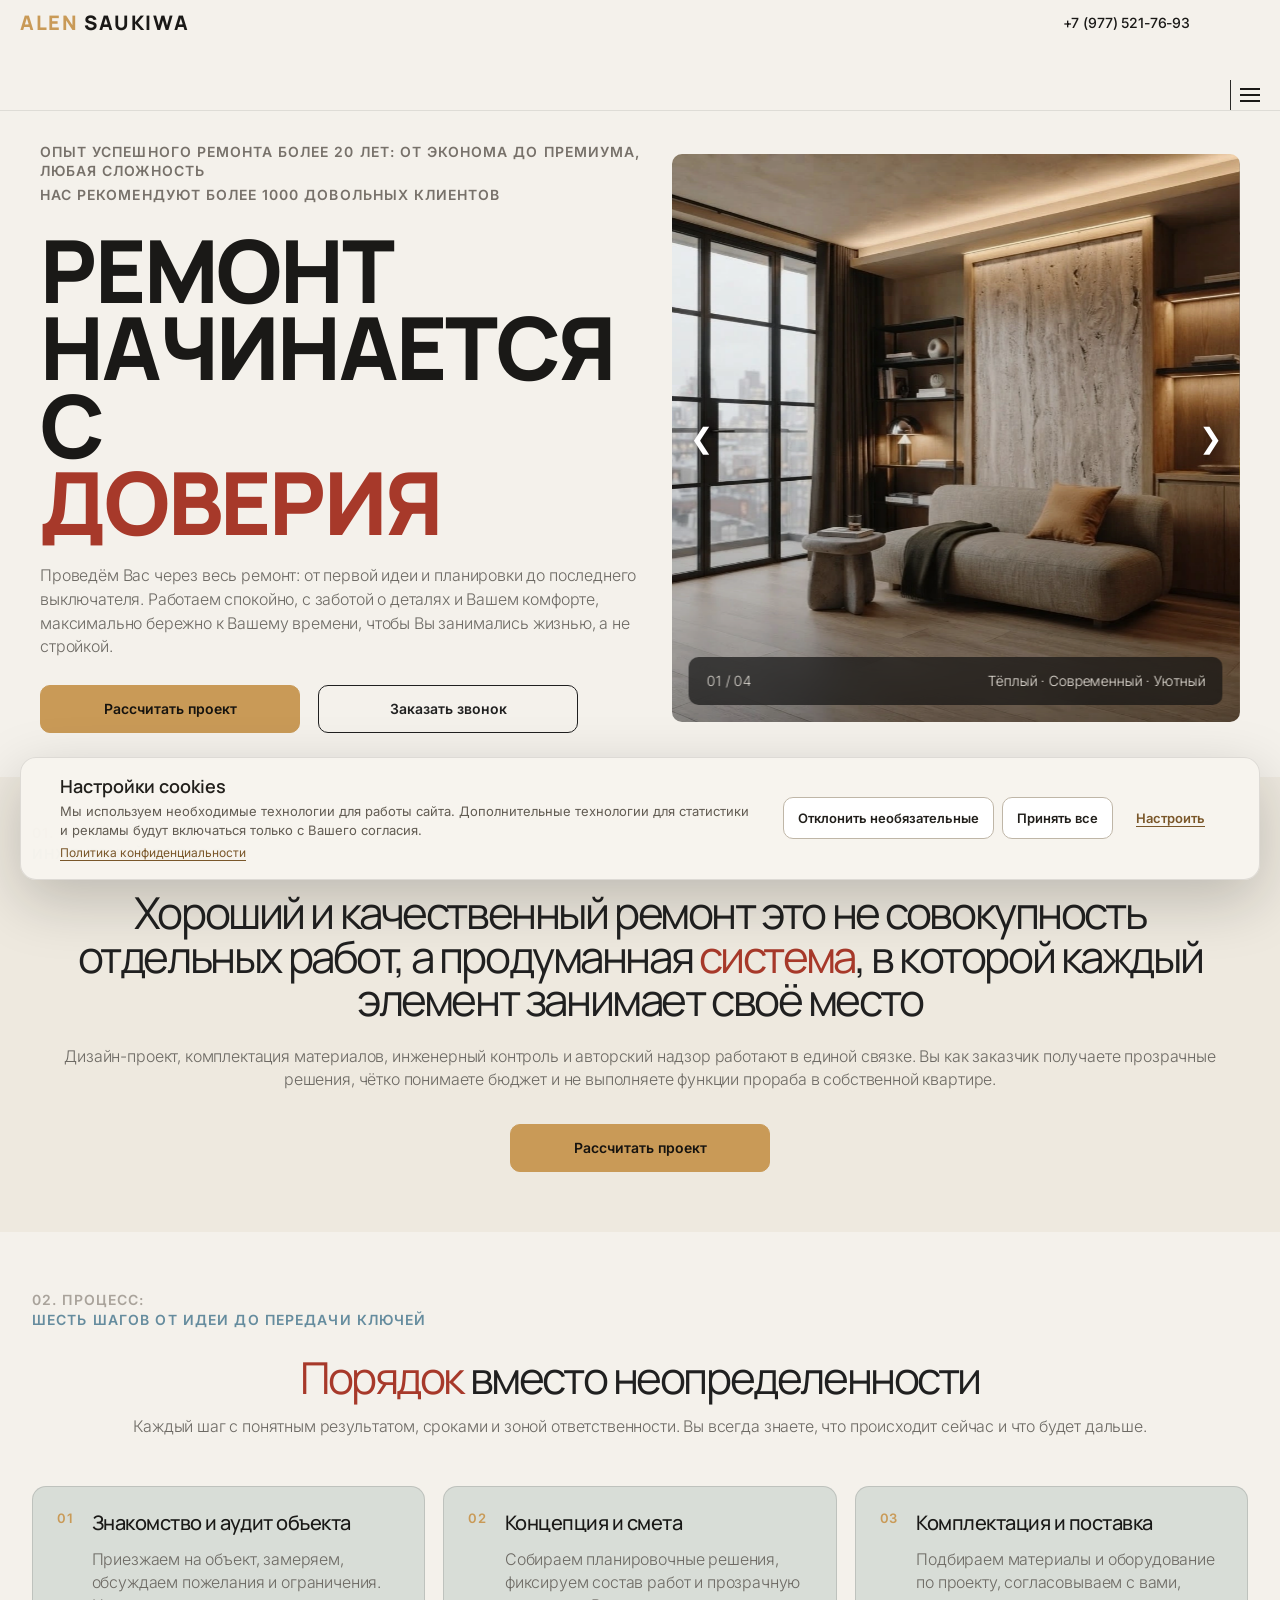
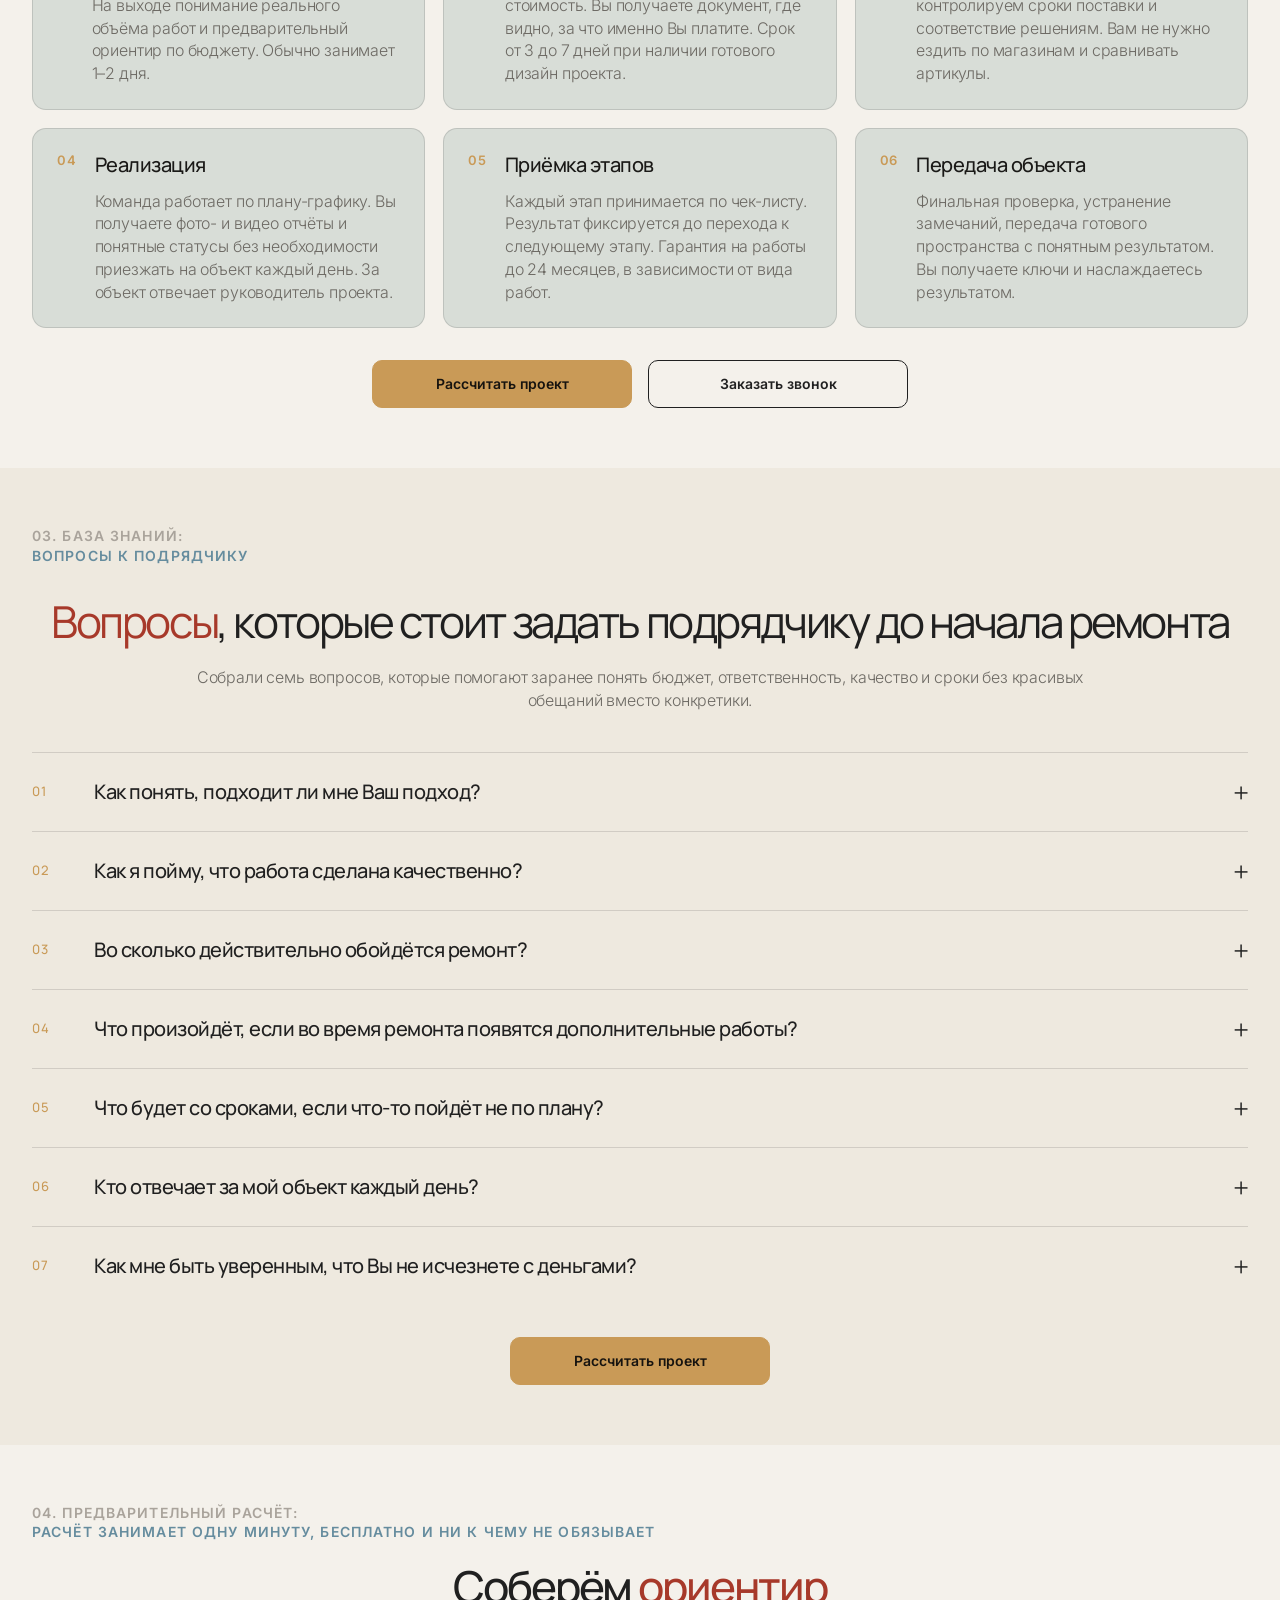
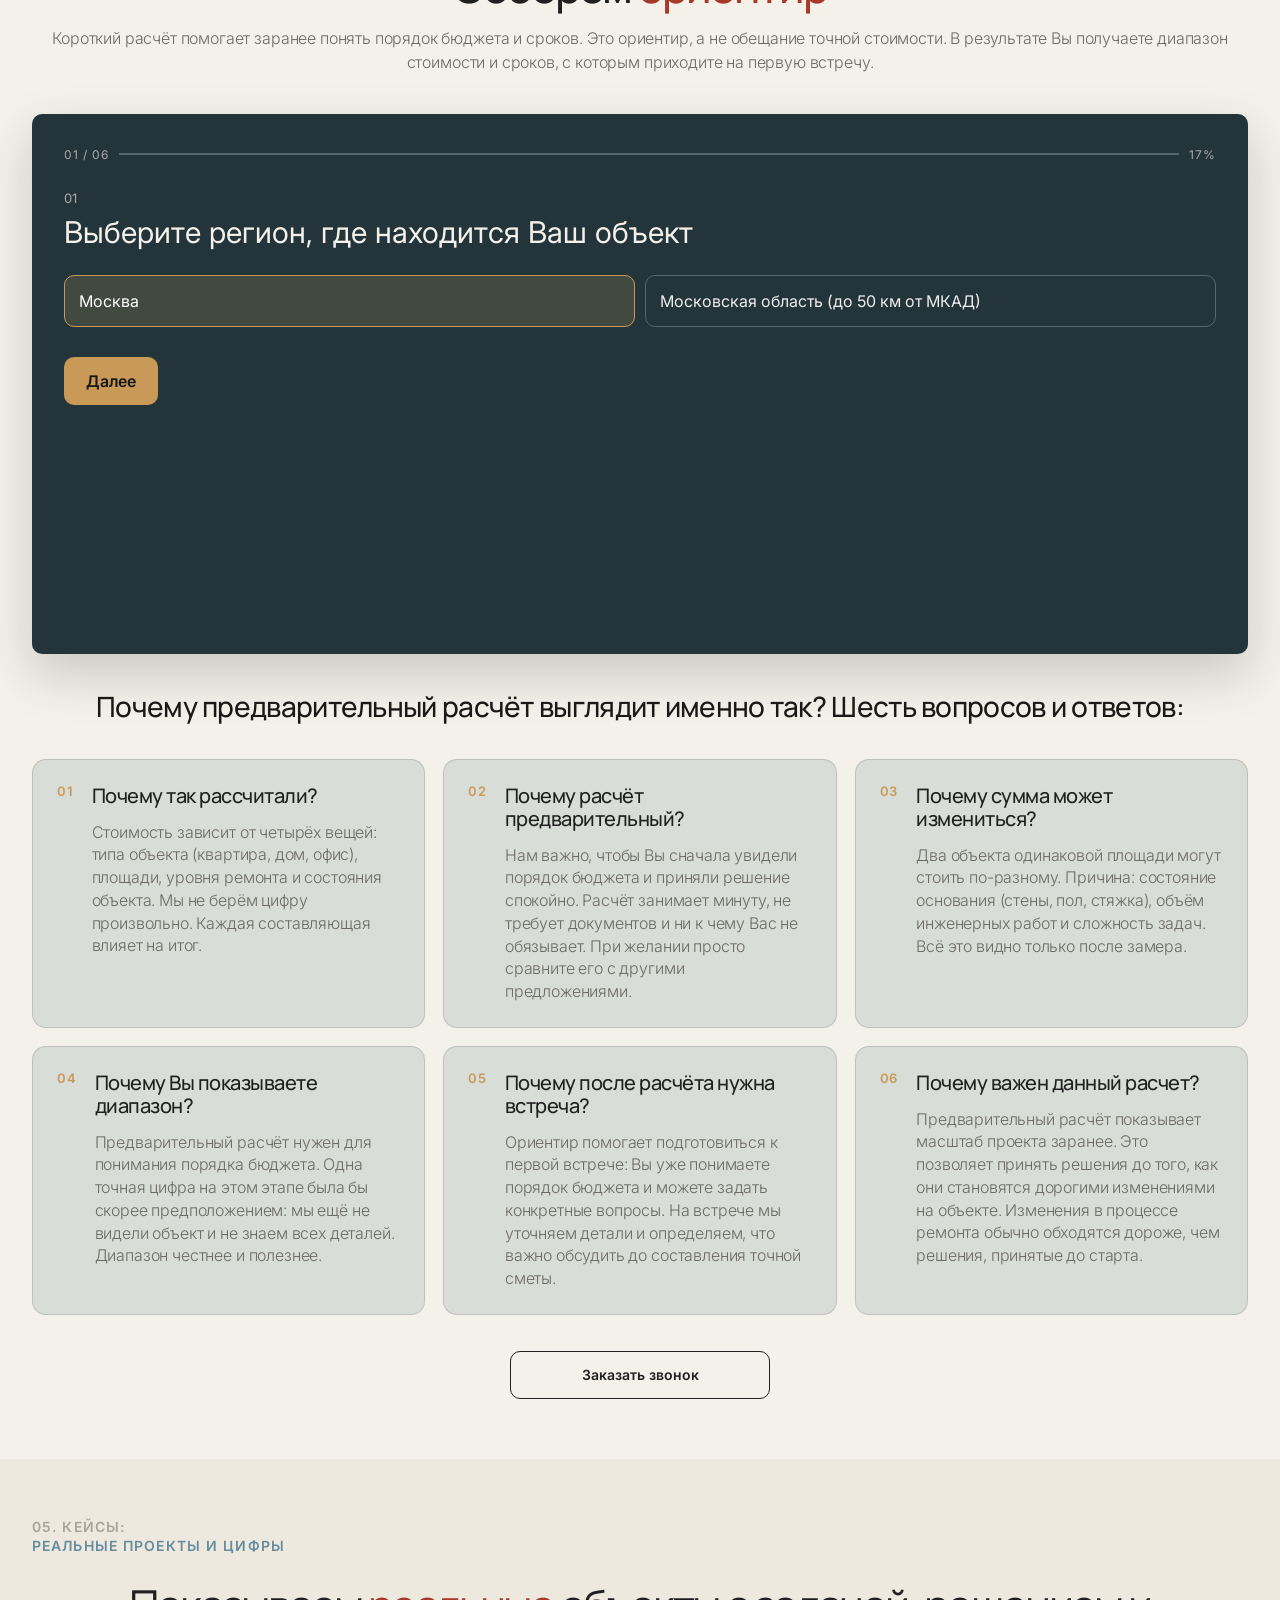
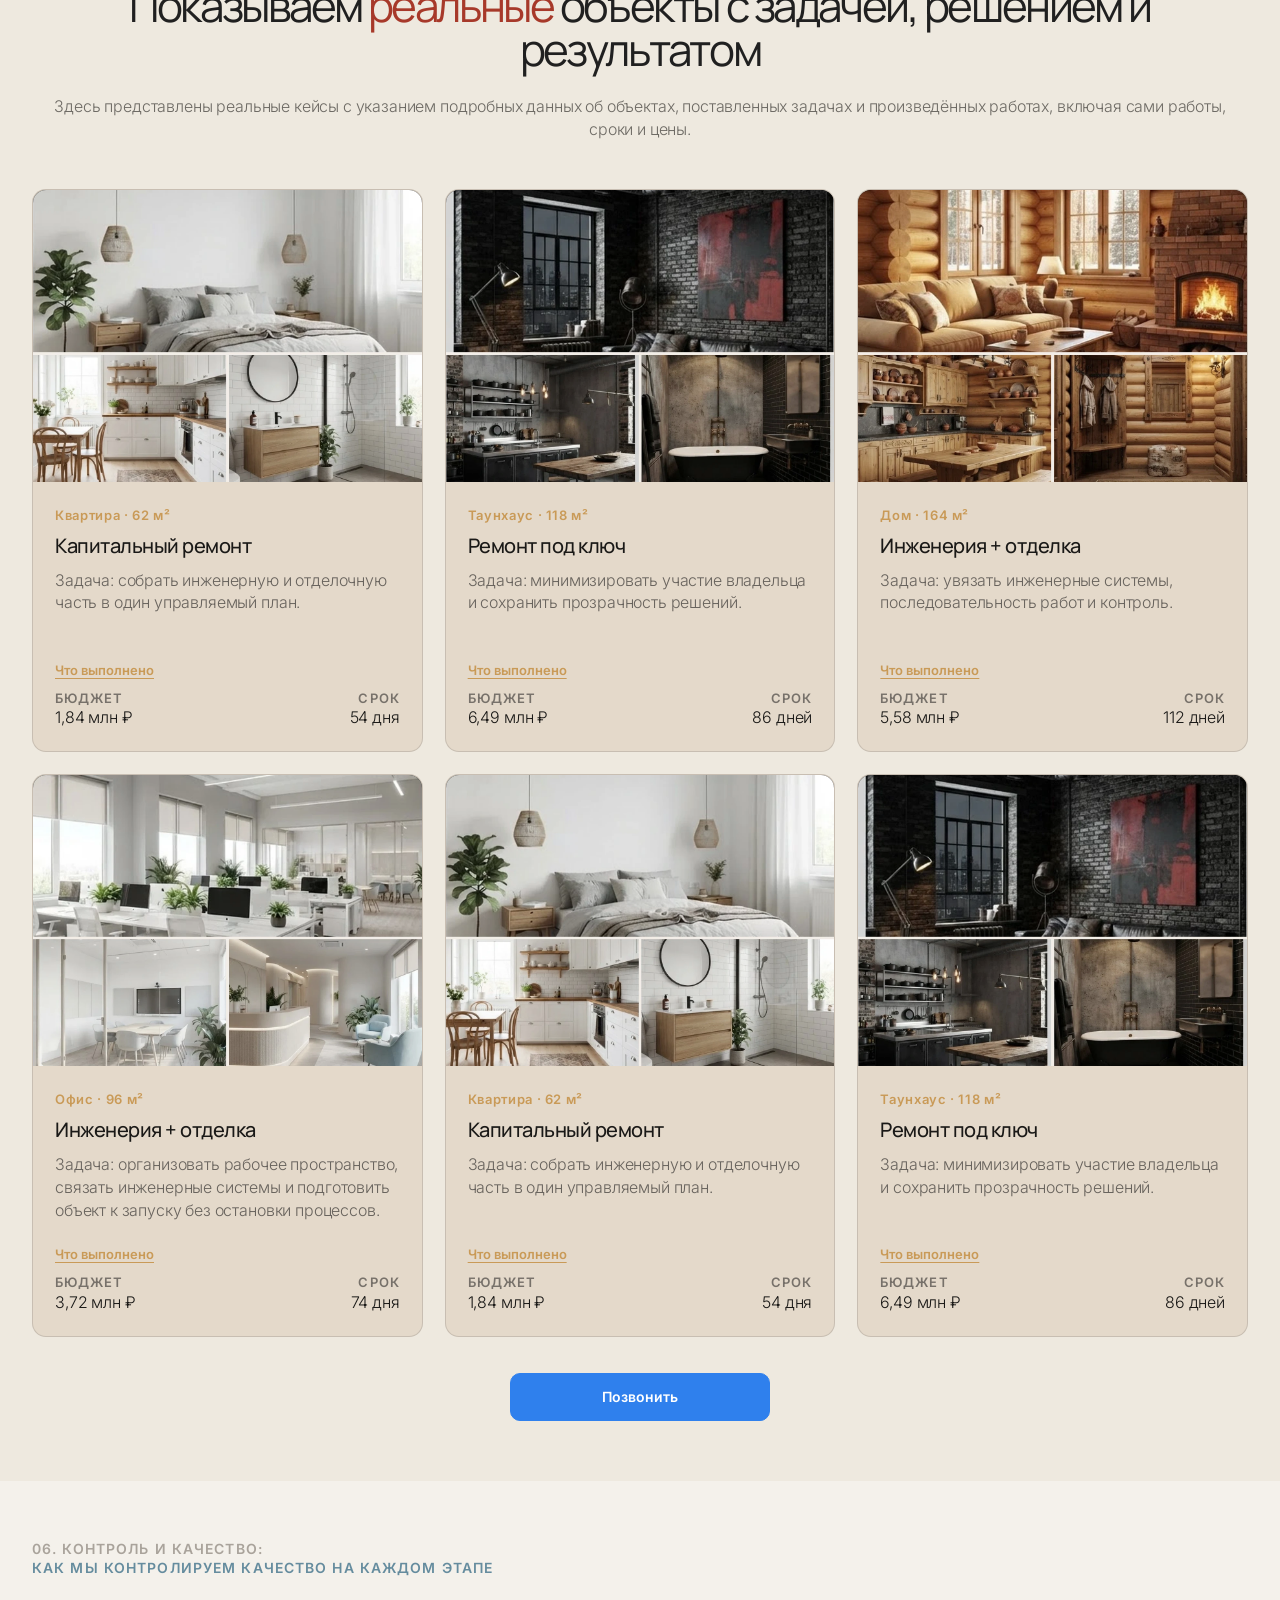
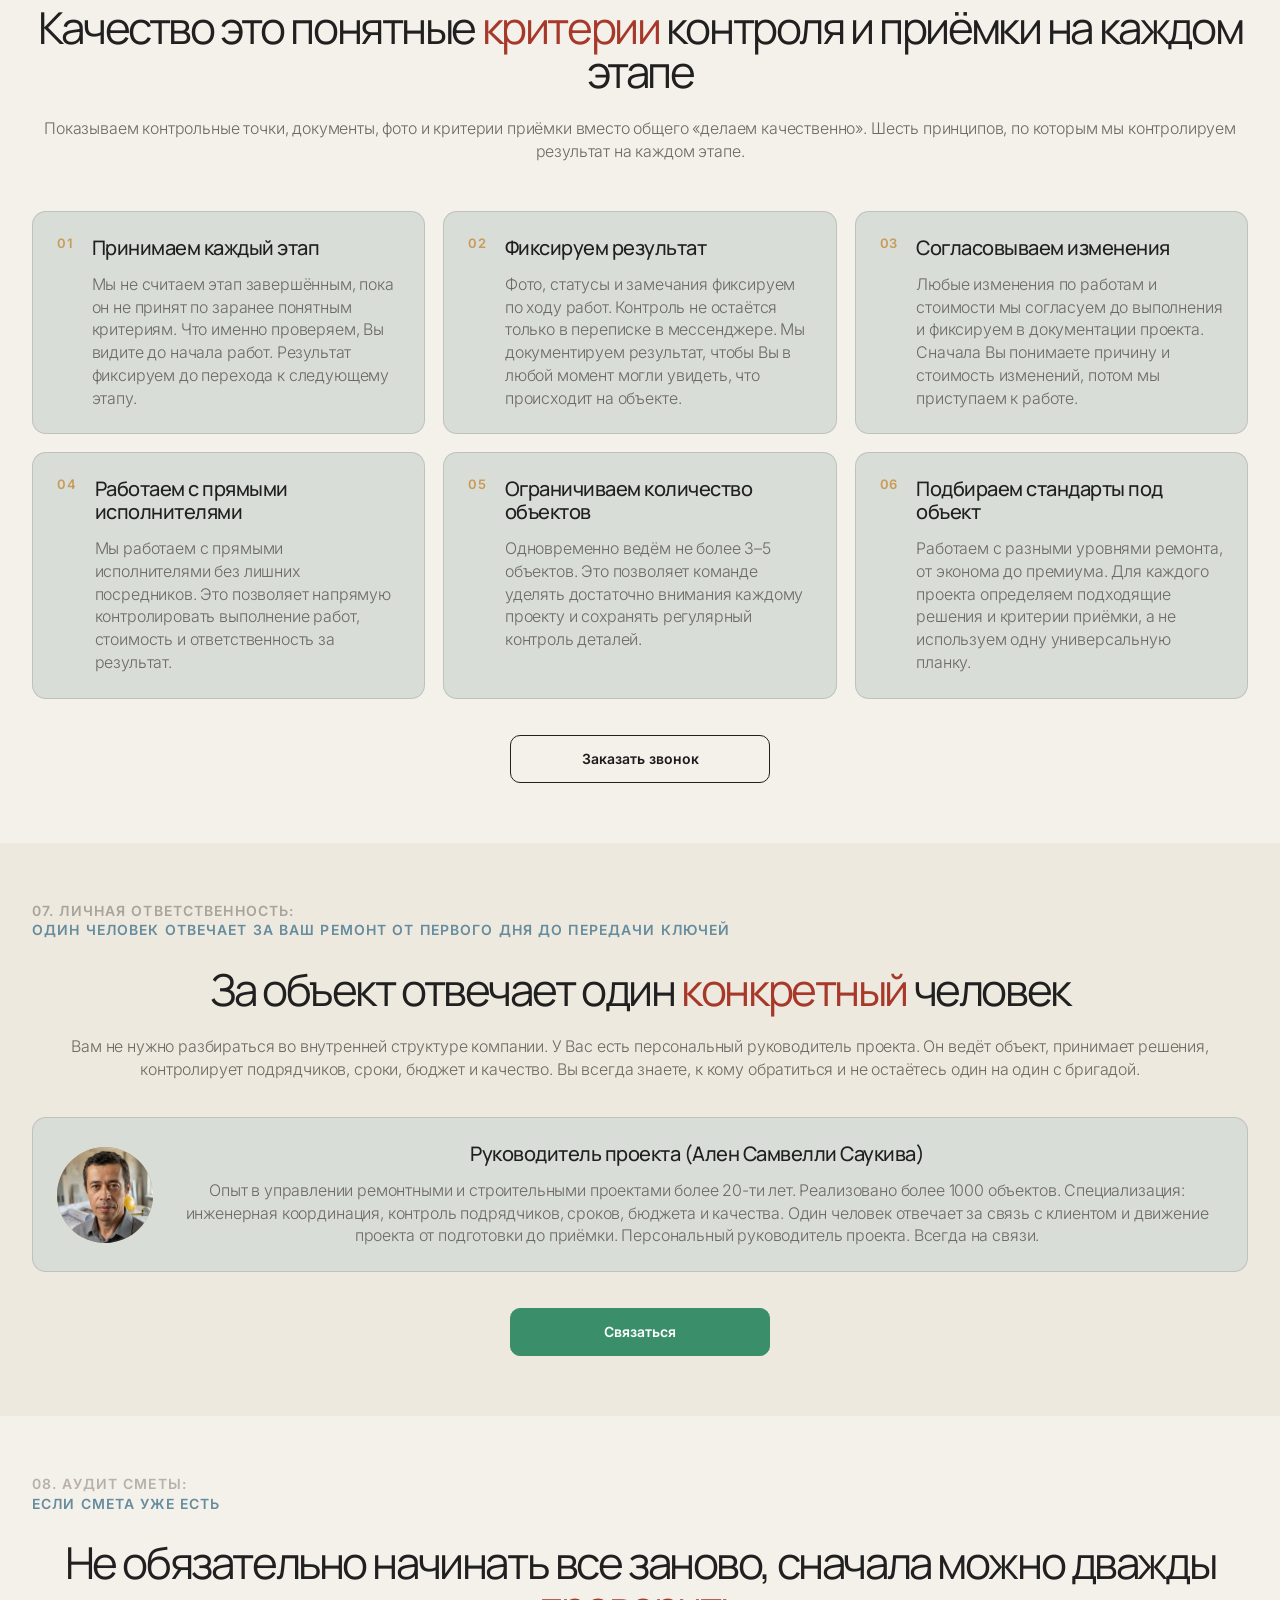
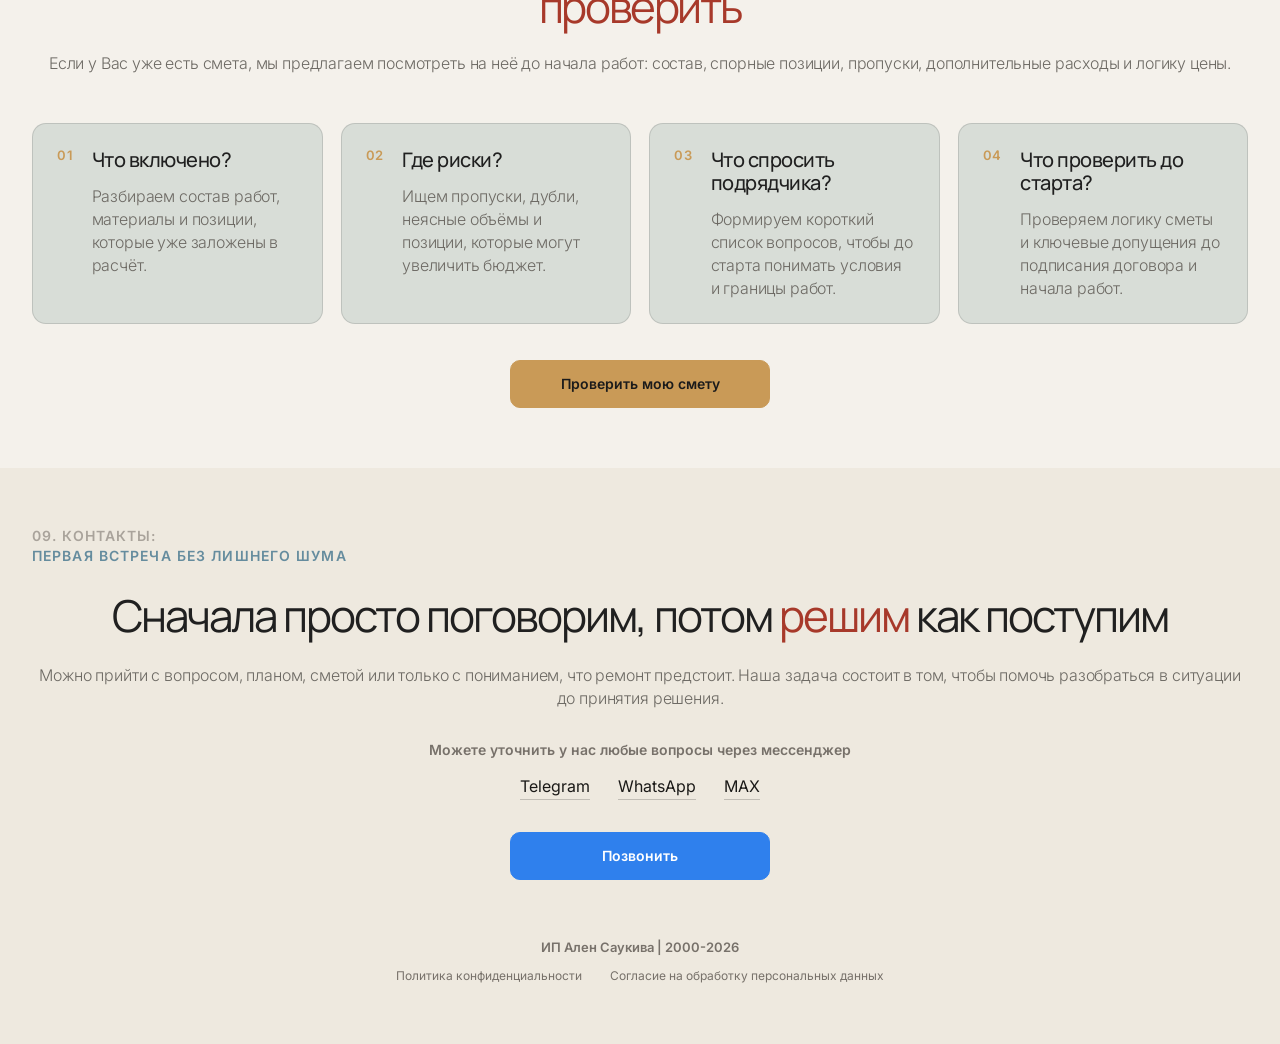
==== index.html @ 0052907c "Add files via upload" ====
<!DOCTYPE html>

<html lang="ru">
<head>
<meta charset="utf-8">
<meta content="width=device-width, initial-scale=1" name="viewport">
<meta content="Ремонт квартир под ключ с инженерным подходом" name="description">
<title>Ремонт квартир под ключ с инженерным подходом</title>
<link href="https://fonts.googleapis.com" rel="preconnect">
<link crossorigin="" href="https://fonts.gstatic.com" rel="preconnect">
<link href="https://fonts.googleapis.com/css2?family=Inter:wght@300;400;500;600;700&amp;family=Manrope:wght@400;500;600;700&amp;display=swap" rel="stylesheet">
<link href="styles.css" rel="stylesheet">
<link href="assets/favicon.svg" rel="icon" type="image/svg+xml">
</head>
<body class="visual-light-test">
<header class="site-header">
<div class="header-inner">
<div class="brand"><span class="brand-gold">ALEN</span><span class="brand-space"> </span><span class="brand-light">SAUKIWA</span></div>
<button aria-controls="mainNav" aria-expanded="false" aria-label="Открыть меню" class="menu-toggle" id="menuToggle" type="button"><span></span><span></span><span></span></button>
<div aria-hidden="true" class="menu-backdrop" id="menuBackdrop"></div>
<nav aria-label="Основная навигация" class="main-nav" id="mainNav"><div aria-hidden="true" class="menu-brand"><span class="menu-brand-gold">ALEN</span><span class="menu-brand-space"> </span><span class="menu-brand-light">SAUKIWA</span></div><button aria-label="Закрыть меню" class="menu-close" id="menuClose" type="button">×</button><a href="#block-01-anchor"><span class="menu-index">01</span><span class="menu-label">Подход</span></a><a href="#block-02-anchor"><span class="menu-index">02</span><span class="menu-label">Процесс</span></a><a href="#block-03-anchor"><span class="menu-index">03</span><span class="menu-label">База знаний</span></a><a href="#block-04-anchor"><span class="menu-index">04</span><span class="menu-label">Расчет</span></a><a href="#block-05-anchor"><span class="menu-index">05</span><span class="menu-label">Кейсы</span></a><a href="#block-06-anchor"><span class="menu-index">06</span><span class="menu-label">Контроль</span></a><a href="#block-07-anchor"><span class="menu-index">07</span><span class="menu-label">Личность</span></a><a href="#block-08-anchor"><span class="menu-index">08</span><span class="menu-label">Аудит сметы</span></a><a href="#block-09-anchor"><span class="menu-index">09</span><span class="menu-label">Контакты</span></a><div class="menu-footer"><div class="menu-messenger-title">Задать вопрос через:</div><div class="menu-messengers">
<button aria-label="Telegram — пока недоступно" aria-disabled="true" data-placeholder-cta="true" type="button"><img alt="" aria-hidden="true" src="assets/icons/telegram.svg"></button>
<button aria-label="WhatsApp — пока недоступно" aria-disabled="true" data-placeholder-cta="true" type="button"><img alt="" aria-hidden="true" src="assets/icons/whatsapp.svg"></button>
<button aria-label="MAX — пока недоступно" aria-disabled="true" data-placeholder-cta="true" type="button"><img alt="" aria-hidden="true" src="assets/icons/max.svg"></button>
</div></div>
</nav>
<a class="header-phone" data-site-phone="" href="tel:+79775217693">+7 (977) 521-76-93</a>
</div>
</header>
<main class="hero" id="top">
<div class="hero-shell">
<section class="hero-copy">
<div class="approach"><strong>ОПЫТ УСПЕШНОГО РЕМОНТА БОЛЕЕ 20 ЛЕТ: ОТ ЭКОНОМА ДО ПРЕМИУМА, ЛЮБАЯ СЛОЖНОСТЬ</strong><i aria-hidden="true" class="approach-divider"></i><strong>НАС РЕКОМЕНДУЮТ БОЛЕЕ 1000 ДОВОЛЬНЫХ КЛИЕНТОВ</strong></div>
<h1><span>РЕМОНТ</span><span>НАЧИНАЕТСЯ С</span><span class="emphasis-accent">ДОВЕРИЯ</span></h1>
<p class="hero-description">Проведём Вас через весь ремонт: от первой идеи и планировки до последнего выключателя. Работаем спокойно, с заботой о деталях и Вашем комфорте, максимально бережно к Вашему времени, чтобы Вы занимались жизнью, а не стройкой.</p>
<div class="hero-actions">
<a class="cta cta-primary" href="#calculation-section">Рассчитать проект</a>
<button class="cta cta-secondary" data-callback-open="true" type="button">Заказать звонок</button>
<a class="cta cta-call hero-mobile-call" data-site-phone-mobile="" href="tel:+79775217693">Позвонить</a>
</div>
</section>
<div class="hero-media">
<div aria-label="Галерея проектов" aria-roledescription="carousel" class="carousel" role="group">
<div class="slides" id="slides">
<div aria-label="Слайд 1 из 4" aria-roledescription="slide" class="slide" role="group"><img alt="Интерьер проекта 1" class="slide-image image-1" decoding="async" fetchpriority="high" height="1024" loading="eager" src="assets/generated/hero/hero-01.webp" width="1024"><div class="slide-overlay"><span class="slide-counter">01 / 04</span><span>Тёплый · Современный · Уютный</span></div></div>
<div aria-label="Слайд 2 из 4" aria-roledescription="slide" class="slide" role="group"><img alt="Интерьер проекта 2" class="slide-image image-2" decoding="async" loading="lazy" src="assets/generated/hero/hero-02.webp" width="1024" height="1024"><div class="slide-overlay"><span class="slide-counter">02 / 04</span><span>Светлый · Семейный · Функциональный</span></div></div>
<div aria-label="Слайд 3 из 4" aria-roledescription="slide" class="slide" role="group"><img alt="Интерьер проекта 3" class="slide-image image-3" decoding="async" loading="lazy" src="assets/generated/hero/hero-03.webp" width="1024" height="1024"><div class="slide-overlay"><span class="slide-counter">03 / 04</span><span>Классический · Тёплый · Фактурный</span></div></div>
<div aria-label="Слайд 4 из 4" aria-roledescription="slide" class="slide" role="group"><img alt="Интерьер проекта 4" class="slide-image image-4" decoding="async" loading="lazy" src="assets/generated/hero/hero-04.webp" width="1024" height="1024"><div class="slide-overlay"><span class="slide-counter">04 / 04</span><span>Спокойный · Натуральный · Домашний</span></div></div>
</div>
<button aria-label="Предыдущий слайд" class="carousel-btn prev" id="prev" type="button">❮</button>
<button aria-label="Следующий слайд" class="carousel-btn next" id="next" type="button">❯</button>
</div>
</div>
</div>
</main>
<!-- Shared engineering field: intentionally fixed so screens 01–03 can later feel like one continuous information field. -->
<section aria-labelledby="approach-title" class="approach-section" id="approach-section">
<div class="approach-section-shell">
<div class="section-heading"><div class="section-index" id="block-01-anchor">01. ПОДХОД:</div><div class="section-kicker">ИНЖЕНЕРНЫЙ ПОДХОД</div></div>
<div class="approach-content">
<div class="approach-copy">
<h2 class="block-title" id="approach-title">Хороший и качественный ремонт это не совокупность отдельных работ, а продуманная <span class="approach-system-accent">система</span>, в которой каждый элемент занимает своё место</h2>
<div class="approach-info">
<p class="block-intro">Дизайн-проект, комплектация материалов, инженерный контроль и авторский надзор работают в единой связке. Вы как заказчик получаете прозрачные решения, чётко понимаете бюджет и не выполняете функции прораба в собственной квартире.</p>
</div>
<a class="cta cta-primary approach-cta" href="#calculation-section">Рассчитать проект</a>
</div>
</div>
</div>
</section>
<section aria-labelledby="process-title" class="process-section" id="process-section">
<div class="process-shell">
<div class="process-head">
<div class="section-heading process-heading"><div class="section-index" id="block-02-anchor">02. ПРОЦЕСС:</div><div class="section-kicker">ШЕСТЬ ШАГОВ ОТ ИДЕИ ДО ПЕРЕДАЧИ КЛЮЧЕЙ</div></div>
</div>
<div class="process-content">
<h2 class="block-title" id="process-title"><span class="emphasis-accent">Порядок</span> вместо неопределенности</h2>
<p class="block-intro">Каждый шаг с понятным результатом, сроками и зоной ответственности. Вы всегда знаете, что происходит сейчас и что будет дальше.</p>
<div class="process-list info-card-grid">
<article class="process-item info-card"><div class="process-num">01</div><div><h3>Знакомство и аудит объекта</h3><p>Приезжаем на объект, замеряем, обсуждаем пожелания и ограничения. На выходе понимание реального объёма работ и предварительный ориентир по бюджету. Обычно занимает 1–2 дня.</p></div></article>
<article class="process-item info-card"><div class="process-num">02</div><div><h3>Концепция и смета</h3><p>Собираем планировочные решения, фиксируем состав работ и прозрачную стоимость. Вы получаете документ, где видно, за что именно Вы платите. Срок от 3 до 7 дней при наличии готового дизайн проекта.</p></div></article>
<article class="process-item info-card"><div class="process-num">03</div><div><h3>Комплектация и поставка</h3><p>Подбираем материалы и оборудование по проекту, согласовываем с вами, контролируем сроки поставки и соответствие решениям. Вам не нужно ездить по магазинам и сравнивать артикулы.</p></div></article>
<article class="process-item info-card"><div class="process-num">04</div><div><h3>Реализация</h3><p>Команда работает по плану-графику. Вы получаете фото- и видео отчёты и понятные статусы без необходимости приезжать на объект каждый день. За объект отвечает руководитель проекта.</p></div></article>
<article class="process-item info-card"><div class="process-num">05</div><div><h3>Приёмка этапов</h3><p>Каждый этап принимается по чек-листу. Результат фиксируется до перехода к следующему этапу. Гарантия на работы до 24 месяцев, в зависимости от вида работ.</p></div></article>
<article class="process-item info-card"><div class="process-num">06</div><div><h3>Передача объекта</h3><p>Финальная проверка, устранение замечаний, передача готового пространства с понятным результатом. Вы получаете ключи и наслаждаетесь результатом.</p></div></article></div>
</div>
<div class="process-cta-wrap"><a class="cta cta-primary" href="#calculation-section">Рассчитать проект</a>
<button class="cta cta-secondary cta-light-projects process-call-cta" data-callback-open="true" type="button">Заказать звонок</button></div>
</div>
</section>
<section class="screen screen-04 knowledge-screen" id="knowledge">
<div class="knowledge-shell">
<div class="section-heading">
<div class="section-index" id="block-03-anchor">03. БАЗА ЗНАНИЙ:</div>
<div class="section-kicker">ВОПРОСЫ К ПОДРЯДЧИКУ</div>
</div>
<div class="knowledge-content">
<h2 class="knowledge-main-title block-title" id="knowledge-main-title"><span class="emphasis-accent">Вопросы</span>, которые стоит задать подрядчику до начала ремонта</h2>
<p class="knowledge-intro block-intro">
        Собрали семь вопросов, которые помогают заранее понять бюджет, ответственность, качество и сроки без красивых обещаний вместо конкретики.
      </p>
<div class="knowledge-accordion" data-accordion="knowledge">
<div class="knowledge-item">
<button aria-controls="knowledge-answer-01" aria-expanded="false" class="knowledge-question" type="button">
<span aria-hidden="true" class="knowledge-number">01</span>
<span class="knowledge-question-text">Как понять, подходит ли мне Ваш подход?</span>
<span aria-hidden="true" class="knowledge-plus">+</span>
</button>
<div class="knowledge-answer" id="knowledge-answer-01" hidden="">
<div class="knowledge-answer-inner">Мы показываем не обещания, а конкретные условия работы: прозрачный расчёт, договор, гарантию и реальные проекты с цифрами. Вы можете сравнить нашу смету с предложениями других подрядчиков, а перед началом работ воспользоваться бесплатным замером и аудитом Вашей сметы.</div>
</div>
</div>
<div class="knowledge-item">
<button aria-controls="knowledge-answer-02" aria-expanded="false" class="knowledge-question" type="button">
<span aria-hidden="true" class="knowledge-number">02</span>
<span class="knowledge-question-text">Как я пойму, что работа сделана качественно?</span>
<span aria-hidden="true" class="knowledge-plus">+</span>
</button>
<div class="knowledge-answer" id="knowledge-answer-02" hidden="">
<div class="knowledge-answer-inner">Качество контролируется не только в конце ремонта. Мы используем контрольные точки, чек-листы и фотоотчёты, а работы принимаются поэтапно. Вы понимаете, что именно проверяется и по каким критериям принимается каждый этап.</div>
</div>
</div>
<div class="knowledge-item">
<button aria-controls="knowledge-answer-03" aria-expanded="false" class="knowledge-question" type="button">
<span aria-hidden="true" class="knowledge-number">03</span>
<span class="knowledge-question-text">Во сколько действительно обойдётся ремонт?</span>
<span aria-hidden="true" class="knowledge-plus">+</span>
</button>
<div class="knowledge-answer" id="knowledge-answer-03" hidden="">
<div class="knowledge-answer-inner">Мы показываем не одну условную цифру, а ориентировочный диапазон стоимости с расшифровкой. В расчёт включаем всё, что можем определить по объекту на этапе оценки. Если в процессе обнаруживаются скрытые работы, сначала объясняем их причину и стоимость и только после согласования приступаем к выполнению.</div>
</div>
</div>
<div class="knowledge-item">
<button aria-controls="knowledge-answer-04" aria-expanded="false" class="knowledge-question" type="button">
<span aria-hidden="true" class="knowledge-number">04</span>
<span class="knowledge-question-text">Что произойдёт, если во время ремонта появятся дополнительные работы?</span>
<span aria-hidden="true" class="knowledge-plus">+</span>
</button>
<div class="knowledge-answer" id="knowledge-answer-04" hidden="">
<div class="knowledge-answer-inner">Никаких неожиданных работ без согласования. Если возникает необходимость что-то изменить или добавить, мы объясняем причину, рассчитываем стоимость и согласовываем её с вами до выполнения. Сначала понятно, что и зачем делаем, потом приступаем к работе.</div>
</div>
</div>
<div class="knowledge-item">
<button aria-controls="knowledge-answer-05" aria-expanded="false" class="knowledge-question" type="button">
<span aria-hidden="true" class="knowledge-number">05</span>
<span class="knowledge-question-text">Что будет со сроками, если что-то пойдёт не по плану?</span>
<span aria-hidden="true" class="knowledge-plus">+</span>
</button>
<div class="knowledge-answer" id="knowledge-answer-05" hidden="">
<div class="knowledge-answer-inner">Сроки фиксируются в договоре, а выполнение контролируется по плану-графику и контрольным точкам. Если возникает отклонение, мы стараемся выявить его заранее и сообщаем Вам об изменениях до того, как они повлияют на дальнейший ход работ.</div>
</div>
</div>
<div class="knowledge-item">
<button aria-controls="knowledge-answer-06" aria-expanded="false" class="knowledge-question" type="button">
<span aria-hidden="true" class="knowledge-number">06</span>
<span class="knowledge-question-text">Кто отвечает за мой объект каждый день?</span>
<span aria-hidden="true" class="knowledge-plus">+</span>
</button>
<div class="knowledge-answer" id="knowledge-answer-06" hidden="">
<div class="knowledge-answer-inner">За объект отвечает руководитель проекта, который координирует работу и остаётся Вашим основным контактным лицом. Он принимает решения в рамках проекта, фиксирует вопросы и контролирует их решение. Вы всегда знаете, к кому обратиться.</div>
</div>
</div>
<div class="knowledge-item">
<button aria-controls="knowledge-answer-07" aria-expanded="false" class="knowledge-question" type="button">
<span aria-hidden="true" class="knowledge-number">07</span>
<span class="knowledge-question-text">Как мне быть уверенным, что Вы не исчезнете с деньгами?</span>
<span aria-hidden="true" class="knowledge-plus">+</span>
</button>
<div class="knowledge-answer" id="knowledge-answer-07" hidden="">
<div class="knowledge-answer-inner">Работаем по официальному договору и без полной предоплаты: оплата после приёмки каждого этапа. У нас более 20 лет опыта работы, более 1000 реализованных объектов разной сложности, от эконома до премиума, и только реальные отзывы клиентов. Мы не берём деньги вперёд за работу, которую ещё не сделали.</div>
</div>
</div>
</div>
<div class="knowledge-cta">
<a class="cta cta-primary" href="#calculation-section">Рассчитать проект</a>
</div>
</div>
</div></section>
<section aria-labelledby="calculation-start" class="s04" id="calculation-section">
<div class="wrap">
<div class="eyebrow"><span class="section-index eyebrow-number" id="block-04-anchor">04. ПРЕДВАРИТЕЛЬНЫЙ РАСЧЁТ:</span></div>
<div class="section-kicker">Расчёт занимает одну минуту, бесплатно и ни к чему не обязывает</div>
<h2 class="block-title" id="calculation-start">Соберём <span class="emphasis-accent">ориентир</span></h2>
<p class="intro block-intro">Короткий расчёт помогает заранее понять порядок бюджета и сроков. Это ориентир, а не обещание точной стоимости. В результате Вы получаете диапазон стоимости и сроков, с которым приходите на первую встречу.</p>
<div class="grid">
<div class="calc">
<div class="progress"><span id="step">01 / 03</span><i></i><span id="pct">33%</span></div>
<div id="qb"></div>
<div class="result" id="result">
<div class="price" id="price">от 0 ₽</div><div class="meta" id="meta"></div>
<div class="note">Это предварительный ориентир. Точная стоимость зависит от состояния объекта, состава работ, инженерии и выбранных решений. Расчёт бесплатный и ни к чему Вас не обязывает. Данный расчет не является публичной офертой.</div><button aria-controls="included" aria-expanded="false" class="included-link" type="button">Что входит в эти цифры?</button><div class="included" hidden="" id="included"><strong>В расчёт пока заложены:</strong><ul><li>работы по выбранному типу ремонта;</li><li>базовые инженерные и подготовительные работы;</li><li>ориентир по стоимости на 1 м²;</li><li>диапазон, учитывающий неопределённость предварительной оценки.</li></ul><p>Финальная смета формируется после уточнения состояния объекта, состава работ и выбранных материалов.</p></div>
<div class="result-actions"><button class="next" data-callback-open="true" type="button">Заказать звонок</button><button class="back" data-calc-reset="" type="button">Новый расчёт</button></div>
</div></div>
<aside class="trust s04-trust-cards"><h2 class="block-title">Почему предварительный расчёт выглядит именно так? Шесть вопросов и ответов:</h2><div class="s04-trust-grid info-card-grid"><article class="info-card"><div class="quality-num">01</div><div><h3>Почему так рассчитали?</h3><p>Стоимость зависит от четырёх вещей: типа объекта (квартира, дом, офис), площади, уровня ремонта и состояния объекта. Мы не берём цифру произвольно. Каждая составляющая влияет на итог.</p></div></article><article class="info-card"><div class="quality-num">02</div><div><h3>Почему расчёт предварительный?</h3><p>Нам важно, чтобы Вы сначала увидели порядок бюджета и приняли решение спокойно. Расчёт занимает минуту, не требует документов и ни к чему Вас не обязывает. При желании просто сравните его с другими предложениями.</p></div></article><article class="info-card"><div class="quality-num">03</div><div><h3>Почему сумма может измениться?</h3><p>Два объекта одинаковой площади могут стоить по-разному. Причина: состояние основания (стены, пол, стяжка), объём инженерных работ и сложность задач. Всё это видно только после замера.</p></div></article><article class="info-card"><div class="quality-num">04</div><div><h3>Почему Вы показываете диапазон?</h3><p>Предварительный расчёт нужен для понимания порядка бюджета. Одна точная цифра на этом этапе была бы скорее предположением: мы ещё не видели объект и не знаем всех деталей. Диапазон честнее и полезнее.</p></div></article><article class="info-card"><div class="quality-num">05</div><div><h3>Почему после расчёта нужна встреча?</h3><p>Ориентир помогает подготовиться к первой встрече: Вы уже понимаете порядок бюджета и можете задать конкретные вопросы. На встрече мы уточняем детали и определяем, что важно обсудить до составления точной сметы.</p></div></article><article class="info-card"><div class="quality-num">06</div><div><h3>Почему важен данный расчет?</h3><p>Предварительный расчёт показывает масштаб проекта заранее. Это позволяет принять решения до того, как они становятся дорогими изменениями на объекте. Изменения в процессе ремонта обычно обходятся дороже, чем решения, принятые до старта.</p></div></article></div></aside>
</div>
<div class="s04-projects-cta">
<button class="cta cta-secondary cta-light-projects" data-callback-open="true" type="button">Заказать звонок</button>
</div>
</div></section>
<div aria-labelledby="callbackModalTitle" aria-modal="true" class="callback-modal" id="callbackModal" role="dialog">
<div class="callback-modal-card">
<button aria-label="Закрыть" class="callback-modal-close" id="callbackModalClose" type="button">×</button>
<h3 id="callbackModalTitle">Заказать звонок</h3>
<p>Оставьте имя и номер телефона. Мы свяжемся с вами для уточнения деталей проекта.</p>
<form class="callback-form" id="callbackForm" novalidate="">
<input name="formType" type="hidden" value="callback">
<label class="callback-field">
<span>Имя</span>
<input autocomplete="name" maxlength="120" name="name" placeholder="Ваше имя" required="" type="text">
</label>
<label class="callback-field">
<span>Телефон</span>
<input autocomplete="tel" inputmode="tel" maxlength="60" name="phone" placeholder="+7 (___) ___-__-__" required="" type="tel">
</label>
<label class="callback-consent">
<input name="consent" required="" type="checkbox">
<span>Я согласен(на) на обработку персональных данных и принимаю <a href="personal-data-consent.html" rel="noopener" target="_blank">Согласие на обработку персональных данных</a> и <a href="privacy-policy.html" rel="noopener" target="_blank">Политику конфиденциальности</a>.</span>
</label>
<button class="next callback-submit" disabled type="submit">Отправить заявку</button>
<p aria-live="polite" class="callback-status" hidden="" id="callbackStatus"></p>
<div class="callback-success" hidden="" id="callbackSuccess">
<strong>Спасибо!</strong>
<span>Заявка отправлена. Мы свяжемся с вами для уточнения деталей.</span>
<button class="next callback-success-close" id="callbackSuccessClose" type="button">Закрыть</button>
</div>
</form>
</div>
</div>
<div aria-labelledby="estimateModalTitle" aria-modal="true" class="estimate-modal" id="estimateModal" role="dialog">
<div class="estimate-modal-card">
<button aria-label="Закрыть" class="estimate-modal-close" id="estimateModalClose" type="button">×</button>
<h3 id="estimateModalTitle">Проверить мою смету</h3>
<p>Прикрепите смету — мы посмотрим её и свяжемся с вами для уточнения деталей проекта.</p>
<form class="estimate-form" enctype="multipart/form-data" id="estimateForm" novalidate="">
<input name="formType" type="hidden" value="estimate">
<label class="estimate-field">
<span>Имя</span>
<input autocomplete="name" maxlength="120" name="name" placeholder="Ваше имя" required="" type="text">
</label>
<label class="estimate-field">
<span>Телефон</span>
<input autocomplete="tel" inputmode="tel" maxlength="60" name="phone" placeholder="+7 (___) ___-__-__" required="" type="tel">
</label>
<div class="estimate-field estimate-file-field">
<label class="estimate-file-label" for="estimateFileInput">Файл сметы</label>
<div class="estimate-file-control">
<button class="estimate-file-button" id="estimateFileButton" type="button">Выбрать файл</button>
<span aria-live="polite" class="estimate-file-name" id="estimateFileName">Файл не выбран</span>
<button aria-label="Удалить выбранный файл" class="estimate-file-clear" id="estimateFileClear" type="button" hidden>×</button>
</div>
<input accept=".pdf,.doc,.docx,.xls,.xlsx,.jpg,.jpeg,.png" class="estimate-file-input" id="estimateFileInput" name="file" required="" type="file">
<small>PDF, DOC/DOCX, XLS/XLSX, JPG/JPEG или PNG, до 10 МБ</small>
</div>
<label class="estimate-consent">
<input name="consent" required="" type="checkbox">
<span>Я согласен(на) на обработку персональных данных и принимаю <a href="personal-data-consent.html" rel="noopener" target="_blank">Согласие на обработку персональных данных</a> и <a href="privacy-policy.html" rel="noopener" target="_blank">Политику конфиденциальности</a>.</span>
</label>
<input aria-hidden="true" autocomplete="off" class="estimate-honeypot" name="website" tabindex="-1" type="text">
<button class="next estimate-submit" disabled type="submit">Отправить заявку</button>
<p aria-live="polite" class="estimate-status" hidden="" id="estimateStatus"></p>
<div class="estimate-success" hidden="" id="estimateSuccess">
<strong>Спасибо!</strong>
<span>Заявка отправлена. Мы свяжемся с вами после просмотра сметы.</span>
<button class="next estimate-success-close" id="estimateSuccessClose" type="button">Закрыть</button>
</div>
</form>
</div>
</div>
<section aria-labelledby="cases-title" aria-roledescription="carousel" class="section-dark cases-section" id="cases-section">
<div class="generic-shell">
<div class="section-heading">
<div class="section-index" id="block-05-anchor">05. КЕЙСЫ:</div>
<div class="section-kicker">РЕАЛЬНЫЕ ПРОЕКТЫ И ЦИФРЫ</div>
</div>
<div class="generic-head">
<h2 class="block-title" id="cases-title">Показываем <span class="emphasis-accent">реальные</span> объекты с задачей, решением и результатом</h2>
<p class="block-intro">Здесь представлены реальные кейсы с указанием подробных данных об объектах, поставленных задачах и произведённых работах, включая сами работы, сроки и цены.</p>
</div>
<div class="case-grid">
<div aria-label="Проект 1 из 6" aria-roledescription="slide" class="case-card" id="case-slide-01" role="group">
<div class="case-visual"><img alt="Современный интерьер квартиры" decoding="async" loading="lazy" src="assets/generated/cases/case-01.webp" width="1200" height="900"></div>
<div class="case-data"><span>Квартира · 62 м²</span><strong>Капитальный ремонт</strong><div class="case-task"><p>Задача: собрать инженерную и отделочную часть в один управляемый план.</p></div><button aria-controls="case-included-01" aria-expanded="false" class="case-included-toggle" data-case-toggle="true" type="button">Что выполнено</button><div class="case-included" hidden="" id="case-included-01"><ul><li>Демонтаж конструктивных и декоративных элементов</li><li>Выравнивание стен</li><li>Ремонт / стяжка полов</li><li>Замена / монтаж электрики</li><li>Замена / монтаж сантехники</li></ul></div><div><b>Бюджет</b><b>Срок</b></div><div><span>1,84 млн ₽</span><span>54 дня</span></div></div>
</div>
<div aria-label="Проект 2 из 6" aria-roledescription="slide" class="case-card" id="case-slide-02" role="group">
<div class="case-visual"><img alt="Современный интерьер таунхауса" decoding="async" loading="lazy" src="assets/generated/cases/case-02.webp" width="1200" height="900"></div>
<div class="case-data"><span>Таунхаус · 118 м²</span><strong>Ремонт под ключ</strong><div class="case-task"><p>Задача: минимизировать участие владельца и сохранить прозрачность решений.</p></div><button aria-controls="case-included-02" aria-expanded="false" class="case-included-toggle" data-case-toggle="true" type="button">Что выполнено</button><div class="case-included" hidden="" id="case-included-02"><ul><li>Демонтаж конструктивных и декоративных элементов</li><li>Выравнивание стен</li><li>Ремонт / стяжка полов</li><li>Замена / монтаж электрики</li><li>Замена / монтаж сантехники</li><li>Гидроизоляция пола</li><li>Шумоизоляция стен и потолков</li><li>Чистовая отделка</li><li>Замена окон, дверей</li></ul></div><div><b>Бюджет</b><b>Срок</b></div><div><span>6,49 млн ₽</span><span>86 дней</span></div></div>
</div>
<div aria-label="Проект 3 из 6" aria-roledescription="slide" class="case-card" id="case-slide-03" role="group">
<div class="case-visual"><img alt="Современная кухня в частном доме" decoding="async" loading="lazy" src="assets/generated/cases/case-03.webp" width="1200" height="900"></div>
<div class="case-data"><span>Дом · 164 м²</span><strong>Инженерия + отделка</strong><div class="case-task"><p>Задача: увязать инженерные системы, последовательность работ и контроль.</p></div><button aria-controls="case-included-03" aria-expanded="false" class="case-included-toggle" data-case-toggle="true" type="button">Что выполнено</button><div class="case-included" hidden="" id="case-included-03"><ul><li>Демонтаж конструктивных и декоративных элементов</li><li>Выравнивание стен</li><li>Ремонт / стяжка полов</li><li>Замена / монтаж электрики</li><li>Замена / монтаж сантехники</li><li>Гидроизоляция пола</li><li>Шумоизоляция стен и потолков</li><li>Чистовая отделка</li><li>Замена окон, дверей</li><li>Грунтовка стен</li><li>Монтаж межкомнатных перегородок</li><li>Установка осветительных приборов</li></ul></div><div><b>Бюджет</b><b>Срок</b></div><div><span>5,58 млн ₽</span><span>112 дней</span></div></div>
</div>
<div aria-label="Проект 4 из 6" aria-roledescription="slide" class="case-card" id="case-slide-04" role="group">
<div class="case-visual"><img alt="Современный офис" decoding="async" loading="lazy" src="assets/generated/cases/case-04.webp" width="1200" height="900"></div>
<div class="case-data"><span>Офис · 96 м²</span><strong>Инженерия + отделка</strong><div class="case-task"><p>Задача: организовать рабочее пространство, связать инженерные системы и подготовить объект к запуску без остановки процессов.</p></div><button aria-controls="case-included-04" aria-expanded="false" class="case-included-toggle" data-case-toggle="true" type="button">Что выполнено</button><div class="case-included" hidden="" id="case-included-04"><ul><li>Демонтаж конструктивных и декоративных элементов</li><li>Выравнивание стен</li><li>Ремонт / стяжка полов</li><li>Замена / монтаж электрики</li><li>Замена / монтаж сантехники</li><li>Гидроизоляция пола</li><li>Шумоизоляция стен и потолков</li><li>Чистовая отделка</li><li>Замена окон, дверей</li></ul></div><div><b>Бюджет</b><b>Срок</b></div><div><span>3,72 млн ₽</span><span>74 дня</span></div></div>
</div>
<div aria-label="Проект 5 из 6" aria-roledescription="slide" class="case-card" id="case-slide-05" role="group">
<div class="case-visual"><img alt="Современный интерьер квартиры — проект 5" decoding="async" loading="lazy" src="assets/generated/cases/case-05.webp" width="1200" height="900"></div>
<div class="case-data"><span>Квартира · 62 м²</span><strong>Капитальный ремонт</strong><div class="case-task"><p>Задача: собрать инженерную и отделочную часть в один управляемый план.</p></div><button aria-controls="case-included-05" aria-expanded="false" class="case-included-toggle" data-case-toggle="true" type="button">Что выполнено</button><div class="case-included" hidden="" id="case-included-05"><ul><li>Демонтаж конструктивных и декоративных элементов</li><li>Выравнивание стен</li><li>Ремонт / стяжка полов</li><li>Замена / монтаж электрики</li><li>Замена / монтаж сантехники</li><li>Гидроизоляция пола</li><li>Шумоизоляция стен и потолков</li><li>Чистовая отделка</li><li>Замена окон, дверей</li></ul></div><div><b>Бюджет</b><b>Срок</b></div><div><span>1,84 млн ₽</span><span>54 дня</span></div></div>
</div>
<div aria-label="Проект 6 из 6" aria-roledescription="slide" class="case-card" id="case-slide-06" role="group">
<div class="case-visual"><img alt="Современный интерьер таунхауса — проект 6" decoding="async" loading="lazy" src="assets/generated/cases/case-06.webp" width="1200" height="900"></div>
<div class="case-data"><span>Таунхаус · 118 м²</span><strong>Ремонт под ключ</strong><div class="case-task"><p>Задача: минимизировать участие владельца и сохранить прозрачность решений.</p></div><button aria-controls="case-included-06" aria-expanded="false" class="case-included-toggle" data-case-toggle="true" type="button">Что выполнено</button><div class="case-included" hidden="" id="case-included-06"><ul><li>Демонтаж конструктивных и декоративных элементов</li><li>Выравнивание стен</li><li>Ремонт / стяжка полов</li><li>Замена / монтаж электрики</li><li>Замена / монтаж сантехники</li><li>Гидроизоляция пола</li><li>Шумоизоляция стен и потолков</li><li>Чистовая отделка</li><li>Замена окон, дверей</li></ul></div><div><b>Бюджет</b><b>Срок</b></div><div><span>6,49 млн ₽</span><span>86 дней</span></div></div>
</div>
</div>
<div class="cases-carousel-ui">
<div class="cases-carousel-hint" id="casesSwipeHint">Свайпните влево, чтобы посмотреть следующие проекты</div>
<div class="cases-carousel-status">
<span class="cases-carousel-count" id="casesCarouselCount">1 / 6</span>
<div aria-label="Выбор проекта" class="cases-carousel-dots" role="group">
<button aria-controls="case-slide-01" aria-label="Проект 1" aria-disabled="true" class="cases-carousel-dot is-active" data-case-slide="0" type="button"></button>
<button aria-controls="case-slide-02" aria-label="Проект 2" class="cases-carousel-dot" data-case-slide="1" type="button"></button>
<button aria-controls="case-slide-03" aria-label="Проект 3" class="cases-carousel-dot" data-case-slide="2" type="button"></button>
<button aria-controls="case-slide-04" aria-label="Проект 4" class="cases-carousel-dot" data-case-slide="3" type="button"></button>
<button aria-controls="case-slide-05" aria-label="Проект 5" class="cases-carousel-dot" data-case-slide="4" type="button"></button>
<button aria-controls="case-slide-06" aria-label="Проект 6" class="cases-carousel-dot" data-case-slide="5" type="button"></button>
</div>
</div>
</div>
<div class="cases-cta-wrap"><a class="cta cta-call cases-call-cta" href="tel:+79775217693">Позвонить</a></div>
</div>
</section>
<section aria-labelledby="quality-title" class="section-light quality-section" id="quality-section">
<div class="quality-shell">
<div class="quality-head">
<div class="section-heading quality-heading">
<div class="section-index" id="block-06-anchor">06. КОНТРОЛЬ И КАЧЕСТВО:</div>
<div class="section-kicker">Как мы контролируем качество на каждом этапе</div>
</div>
</div>
<div class="quality-content">
<h2 class="block-title" id="quality-title">Качество это понятные <span class="emphasis-accent">критерии</span> контроля и приёмки на каждом этапе</h2>
<p class="quality-description block-intro">Показываем контрольные точки, документы, фото и критерии приёмки вместо общего «делаем качественно». Шесть принципов, по которым мы контролируем результат на каждом этапе.</p>
</div>
<div class="quality-list info-card-grid">
<article class="quality-item info-card"><div class="quality-num">01</div><div><h3>Принимаем каждый этап</h3><p>Мы не считаем этап завершённым, пока он не принят по заранее понятным критериям. Что именно проверяем, Вы видите до начала работ. Результат фиксируем до перехода к следующему этапу.</p></div></article>
<article class="quality-item info-card"><div class="quality-num">02</div><div><h3>Фиксируем результат</h3><p>Фото, статусы и замечания фиксируем по ходу работ. Контроль не остаётся только в переписке в мессенджере. Мы документируем результат, чтобы Вы в любой момент могли увидеть, что происходит на объекте.</p></div></article>
<article class="quality-item info-card"><div class="quality-num">03</div><div><h3>Согласовываем изменения</h3><p>Любые изменения по работам и стоимости мы согласуем до выполнения и фиксируем в документации проекта. Сначала Вы понимаете причину и стоимость изменений, потом мы приступаем к работе.</p></div></article>
<article class="quality-item info-card"><div class="quality-num">04</div><div><h3>Работаем с прямыми исполнителями</h3><p>Мы работаем с прямыми исполнителями без лишних посредников. Это позволяет напрямую контролировать выполнение работ, стоимость и ответственность за результат.</p></div></article>
<article class="quality-item info-card"><div class="quality-num">05</div><div><h3>Ограничиваем количество объектов</h3><p>Одновременно ведём не более 3–5 объектов. Это позволяет команде уделять достаточно внимания каждому проекту и сохранять регулярный контроль деталей.</p></div></article>
<article class="quality-item info-card"><div class="quality-num">06</div><div><h3>Подбираем стандарты под объект</h3><p>Работаем с разными уровнями ремонта, от эконома до премиума. Для каждого проекта определяем подходящие решения и критерии приёмки, а не используем одну универсальную планку.</p></div></article>
</div>
<div class="quality-cta-wrap"><button class="cta cta-secondary cta-light-projects quality-call-cta" data-callback-open="true" type="button">Заказать звонок</button></div>
</div>
</section>
<section aria-labelledby="responsibility-title" class="section-dark responsibility-section" id="responsibility-section">
<div class="generic-shell">
<div class="section-heading"><div class="section-index" id="block-07-anchor">07. ЛИЧНАЯ ОТВЕТСТВЕННОСТЬ:</div><div class="section-kicker">Один человек отвечает за Ваш ремонт от первого дня до передачи ключей</div></div>
<div class="responsibility-layout">
<div class="responsibility-copy">
<h2 class="block-title" id="responsibility-title">За объект отвечает один <span class="emphasis-accent">конкретный</span> человек</h2>
<p class="block-intro">Вам не нужно разбираться во внутренней структуре компании. У Вас есть персональный руководитель проекта. Он ведёт объект, принимает решения, контролирует подрядчиков, сроки, бюджет и качество. Вы всегда знаете, к кому обратиться и не остаётесь один на один с бригадой.</p>
</div>
<div class="person-card">
<div class="person-avatar"><img alt="Руководитель проекта" decoding="async" loading="lazy" src="assets/generated/avatar-alen.jpg" width="1024" height="1024"></div>
<div>
<strong>Руководитель проекта (Ален Самвелли Саукива)</strong>
<span>Опыт в управлении ремонтными и строительными проектами более 20-ти лет. Реализовано более 1000 объектов. Специализация: инженерная координация, контроль подрядчиков, сроков, бюджета и качества. Один человек отвечает за связь с клиентом и движение проекта от подготовки до приёмки. Персональный руководитель проекта. Всегда на связи.</span>
</div>
</div>
<a class="cta cta-primary responsibility-contact-cta" href="tel:+79030186042">Связаться</a>
</div>
</div>
</section>
<section aria-labelledby="audit-title" class="section-light audit-section" id="audit-section">
<div class="generic-shell audit-shell">
<div class="section-heading">
<div class="section-index dark" id="block-08-anchor">08. АУДИТ СМЕТЫ:</div>
<div class="section-kicker">ЕСЛИ СМЕТА УЖЕ ЕСТЬ</div>
</div>
<div class="audit-content">
<h2 class="block-title" id="audit-title">Не обязательно начинать все заново, сначала можно дважды <span class="emphasis-accent">проверить</span></h2>
<p class="block-intro">Если у Вас уже есть смета, мы предлагаем посмотреть на неё до начала работ: состав, спорные позиции, пропуски, дополнительные расходы и логику цены.</p>
<div class="audit-points info-card-grid">
<article class="audit-point info-card"><div class="quality-num">01</div><div><h3>Что включено?</h3><p>Разбираем состав работ, материалы и позиции, которые уже заложены в расчёт.</p></div></article>
<article class="audit-point info-card"><div class="quality-num">02</div><div><h3>Где риски?</h3><p>Ищем пропуски, дубли, неясные объёмы и позиции, которые могут увеличить бюджет.</p></div></article>
<article class="audit-point info-card"><div class="quality-num">03</div><div><h3>Что спросить подрядчика?</h3><p>Формируем короткий список вопросов, чтобы до старта понимать условия и границы работ.</p></div></article>
<article class="audit-point info-card"><div class="quality-num">04</div><div><h3>Что проверить до старта?</h3><p>Проверяем логику сметы и ключевые допущения до подписания договора и начала работ.</p></div></article>
</div>
<div class="audit-cta-wrap"><button class="cta cta-primary" data-estimate-open="true" type="button">Проверить мою смету</button></div>
</div>
</div>
</section>
<section aria-labelledby="contacts-title" class="section-dark contacts-section" id="contacts-section">
<div class="generic-shell contacts-shell">
<div class="section-heading">
<div class="section-index" id="block-09-anchor">09. КОНТАКТЫ:</div>
<div class="section-kicker">ПЕРВАЯ ВСТРЕЧА БЕЗ ЛИШНЕГО ШУМА</div>
</div>
<div class="contacts-main">
<h2 class="block-title" id="contacts-title">Сначала просто поговорим, потом <span class="emphasis-accent">решим</span> как поступим</h2>
<p class="block-intro">Можно прийти с вопросом, планом, сметой или только с пониманием, что ремонт предстоит. Наша задача состоит в том, чтобы помочь разобраться в ситуации до принятия решения.</p>
<div class="contacts-social-label">Можете уточнить у нас любые вопросы через мессенджер</div>
<div aria-label="Мессенджеры" class="contacts-messengers" role="group">
<button class="contacts-messenger-link" data-placeholder-cta="true" type="button" aria-disabled="true">Telegram</button>
<button class="contacts-messenger-link" data-placeholder-cta="true" type="button" aria-disabled="true">WhatsApp</button>
<button class="contacts-messenger-link" data-placeholder-cta="true" type="button" aria-disabled="true">MAX</button>
</div>
<a class="cta cta-call contacts-call-cta" href="tel:+79775217693">Позвонить</a>
</div>
<div class="contacts-legal">
<div class="contacts-company">ИП Ален Саукива | 2000-2026</div>
<nav aria-label="Юридическая информация" class="contacts-legal-links">
<a href="privacy-policy.html">Политика конфиденциальности</a>
<a href="personal-data-consent.html">Согласие на обработку персональных данных</a>
</nav>
</div>
</div>
</section>
<button aria-label="Наверх" class="back-to-top" id="backToTop" type="button">
<svg aria-hidden="true" focusable="false" viewBox="0 0 18 18">
<path d="M9 14V4M5 8l4-4 4 4" fill="none" stroke="currentColor" stroke-linecap="round" stroke-linejoin="round" stroke-width="1.4"></path>
</svg>
</button>
<script src="site-config.js"></script>
<script src="script.js"></script>


<section aria-label="Настройки cookies" class="cookie-consent" hidden="" id="cookieConsent">
<div class="cookie-consent-inner">
<div class="cookie-consent-copy">
<strong>Настройки cookies</strong>
<p>Мы используем необходимые технологии для работы сайта. Дополнительные технологии для статистики и рекламы будут включаться только с Вашего согласия.</p>
<a class="cookie-consent-link" href="privacy-policy.html">Политика конфиденциальности</a>
</div>
<div class="cookie-consent-actions">
<button class="cookie-btn cookie-btn-secondary" data-cookie-action="reject" type="button">Отклонить необязательные</button>
<button class="cookie-btn cookie-btn-primary" data-cookie-action="accept" type="button">Принять все</button>
<button class="cookie-btn cookie-btn-ghost" data-cookie-action="settings" type="button">Настроить</button>
</div>
</div>
</section>
<div class="cookie-backdrop" hidden="" id="cookieBackdrop"></div>
<section aria-labelledby="cookieSettingsTitle" aria-modal="true" class="cookie-settings" hidden="" id="cookieSettings" role="dialog">
<div class="cookie-settings-card">
<button aria-label="Закрыть настройки cookies" class="cookie-settings-close" data-cookie-action="close-settings" type="button">×</button>
<h2 id="cookieSettingsTitle">Настройки cookies</h2>
<p class="cookie-settings-intro">Выберите, какие дополнительные технологии разрешены. Необходимые технологии всегда включены, потому что без них сайт не может корректно работать.</p>
<div class="cookie-category">
<div>
<strong>Необходимые</strong>
<span>Нужны для работы сайта, навигации и сохранения Ваших настроек.</span>
</div>
<span class="cookie-status">Всегда включены</span>
</div>
<label class="cookie-category cookie-category-toggle">
<span>
<strong>Статистика</strong>
<span>Помогает понять, как посетители используют сайт. Сейчас такие сервисы не подключены.</span>
</span>
<input data-cookie-category="analytics" type="checkbox">
</label>
<label class="cookie-category cookie-category-toggle">
<span>
<strong>Реклама</strong>
<span>Используется для рекламных и маркетинговых технологий. Сейчас такие сервисы не подключены.</span>
</span>
<input data-cookie-category="advertising" type="checkbox">
</label>
<div class="cookie-settings-actions">
<button class="cookie-btn cookie-btn-secondary" data-cookie-action="reject" type="button">Отклонить необязательные</button>
<button class="cookie-btn cookie-btn-primary" data-cookie-action="save-settings" type="button">Сохранить выбор</button>
</div>
</div>
</section>
<button aria-label="Настройки cookies" class="cookie-settings-trigger" hidden="" id="cookieSettingsTrigger" type="button">Настройки cookies</button>
</body>
</html>
---- styles.css ----
/* =========================================================
   ALEN — 10.0 CURRENT RELEASE
   Current 10.0 runtime stylesheet.
   Geometry is defined once per component and then adapted upward.
   ========================================================= */
:root{--section-gap:var(--screen-gap-mobile);--odd-light-bg:#eee9df;
  --light-card-line:rgba(32,32,32,.14);
  --cta-font-family:var(--font-body);
  --cta-font-size:14px;
  --cta-font-weight:600;
  --cta-line-height:1;
  --cta-letter-spacing:0;

  --font-main:"Manrope",Arial,sans-serif;
  --font-body:"Inter",Arial,sans-serif;
  --bg:#111;
  --text:#f3f0eb;
  --muted:#a9a39b;
  --gold:#c99a57;
  --line:#2a2927;
  --ui-radius:10px;
  --cta-height:48px;
  --cta-width:260px;
  --content-mobile:calc(100% - 28px);
  --content-mobile-small:calc(100% - 24px);
  --screen-gap-mobile:40px;
  --screen-gap-tablet:52px;
  --screen-gap-desktop:60px;
  /* Hero typography checkpoint: one family for now; sizes are breakpoint-controlled and easy to retune. */
  --hero-title-size:87px;
  /* Desktop Hero final typography swap: kicker uses former body size; body uses former kicker size. */
  --hero-kicker-size-desktop:14px;
  --hero-body-size-desktop:16px;
  --color-call-cta:#2F80ED;
  --color-call-cta-hover:#2F80ED;
  --section-header-gap:3px;
  --section-header-font-family:var(--font-body);
  --section-header-line-height:1.18;
  --section-header-number-color:var(--muted);
  --section-description-color:#658C9E;
  --emphasis-accent-color:#A7392A;
  --section-header-title-color:var(--section-description-color);
  --light-panel-bg:#eee9df;
  --light-panel-ink:#202020;
  --light-panel-muted:#6d6a64;
  --light-panel-line:rgba(32,32,32,.14);
  --light-surface-bg:#f4f1eb;
  --light-surface-ink:#1a1917;
  --light-surface-divider:rgba(32,32,32,.14);
  --light-card-bg:#D8DDD7;
  --dark-section-number:#b7b1a8;
  --case-card-bg:#E4D9CA;
}

.approach-system-accent{color:var(--emphasis-accent-color);}

*{box-sizing:border-box;}
html{
  margin:0;
  min-height:100%;
  background:var(--bg);
  color:var(--text);
  scroll-behavior:smooth;
  scroll-padding-top:calc(72px + 16px);
}
body{
  margin:0;
  min-height:100%;
  
  
  
  overflow-x:hidden;
}
body.menu-open{
  overflow:hidden;
  overscroll-behavior:none;
}
body.callback-modal-open,body.estimate-modal-open{
  overflow:hidden;
  overscroll-behavior:none;
}
a{color:inherit;text-decoration:none;}
button,input,textarea,select{font:inherit;}
button{color:inherit;}

.site-header,
.hero,
.approach-section,
.process-section,
.knowledge-screen{
  position:relative;
  z-index:1;
}

/* ---------- Header: mobile first ---------- */
.site-header{
  min-height:72px;
  border-bottom:1px solid var(--line);
  
  z-index:20;
}
.header-inner{
  position:relative;
  width:var(--content-mobile);
  min-height:72px;
  margin:0 auto;
  display:grid;
  grid-template-columns:minmax(0,1fr) auto auto;
  grid-template-areas:"brand contact menu";
  align-items:center;
  gap:8px;
}
.brand{
  grid-area:brand;
  display:inline-flex;
  align-items:center;
  min-width:0;
  white-space:nowrap;

  font-weight:800;
  letter-spacing:.065em;
}
.brand-gold{color:var(--gold);}
.brand-space{color:transparent;display:inline-block;width:.28em;flex:0 0 .28em;}


.menu-toggle{
  grid-area:menu;
  display:flex;
  flex-direction:column;
  align-items:center;
  justify-content:center;
  gap:4px;
  width:30px;
  height:30px;
  padding:4px 0 4px 8px;
  margin-left:4px;
  border:0;
  border-left:1px solid var(--line);
  border-radius:0;
  background:none;
  cursor:pointer;
  justify-self:end;
  z-index:120;
  touch-action:manipulation;
}
.menu-toggle span{
  display:block;
  width:20px;
  height:2px;
  margin:0;
  flex:0 0 2px;
  
  transition:transform .2s ease, opacity .2s ease;
}


.menu-close{display:none;}
.menu-index{display:none;}
.menu-label{display:inline;}

.main-nav{
  display:flex;
  position:fixed;
  top:0;
  right:0;
  z-index:100;
  width:clamp(280px,50vw,420px);
  height:clamp(320px,50vh,560px);
  padding:88px 28px 28px;
  flex-direction:column;
  align-items:stretch;
  justify-content:flex-start;
  gap:2px;
  
  border:1px solid rgba(255,255,255,.10);
  border-top:0;
  border-right:0;
  border-bottom-left-radius:var(--ui-radius);
  
  backdrop-filter:blur(18px);
  -webkit-backdrop-filter:blur(18px);
  opacity:0;
  visibility:hidden;
  transform:translate3d(18px,-8px,0);
  pointer-events:none;
  transition:opacity .28s ease,transform .32s ease,visibility 0s linear .32s;
}
.main-nav.open{
  opacity:1;
  visibility:visible;
  transform:translate3d(0,0,0);
  pointer-events:auto;
  transition-delay:0s;
}
.menu-backdrop{
  position:fixed;
  inset:0;
  z-index:90;
  
  opacity:0;
  visibility:hidden;
  pointer-events:none;
  transition:opacity .28s ease,visibility 0s linear .28s;
}
.menu-backdrop.open{
  opacity:1;
  visibility:visible;
  pointer-events:auto;
  transition-delay:0s;
}

/* ---------- Shared CTA ---------- */
.cta{
  display:inline-flex;
  align-items:center;
  justify-content:center;
  gap:10px;
  width:var(--cta-width);
  min-width:var(--cta-width);
  height:var(--cta-height);
  min-height:var(--cta-height);
  padding:0 20px;
  border:1px solid transparent;
  border-radius:var(--ui-radius);
  
  
  
  
  
  white-space:nowrap;
  box-sizing:border-box;
  flex:0 0 auto;
  cursor:pointer;
  appearance:none;
  font:inherit;
}
.cta-primary{
  background:var(--gold);
  color:#16130f;
  border-color:var(--gold);
}
.cta-secondary{
  background:transparent;
  color:var(--text);
  border-color:rgba(243,240,235,.55);
}
.cta-secondary:hover{border-color:var(--text);background:rgba(255,255,255,.04);}

/* V5.9 — Global light-surface secondary CTA. Same physical/visual variant as approved S04. */
.cta-light-projects{
  background:transparent ;
  color:var(--light-panel-ink) ;
  border-color:var(--light-panel-ink) ;
}
.cta-light-projects:hover,.cta-light-projects:focus-visible{
  background:var(--light-panel-ink);
  color:var(--light-panel-bg);
  border-color:var(--light-panel-ink);
}


/* Historical typography note: superseded by V4.0 Manrope + Inter. */
.brand, h1, h2, h3 {font-family:var(--font-main);}
body,.main-nav,.approach,.section-heading,.process-num,.hero-description,.slide-overlay,.carousel-btn,.process-item p {font-family:var(--font-body);}


/* ---------- Screen 01 / Hero: mobile first ---------- */
.hero{

  padding:22px 0 20px;
}
.hero-shell{
  width:var(--content-mobile);
  margin:0 auto;
  display:grid;
  grid-template-columns:1fr;
  gap:24px;
  align-items:start;
}
.hero-copy{
  min-width:0;
  display:flex;
  flex-direction:column;
  justify-content:flex-start;
}
.approach{
  
  
  
  
  margin:0 0 16px;
  
  
  line-height:1.35;
  
  
}

.approach i{font-style:normal;}

h1{
  margin:0;
  
  
  
  
  
}
h1 span{display:block;}

.hero-description{
  max-width:42em;
  margin:15px 0 0;
  color:var(--muted);
  
  
  
  letter-spacing:-.01em;
}
.hero-actions{
  display:flex;
  flex-direction:column;
  align-items:stretch;
  gap:10px;
  margin-top:16px;
}
.hero-actions .cta{
  width:100%;
  min-width:0;
}
.process-cta-wrap .cta{
  width:100%;
  min-width:0;
  max-width:none;
}

.hero-media{
  width:100%;
  min-width:0;
  aspect-ratio:1 / 1;
  align-self:start;
}
.carousel{
  position:relative;
  width:100%;
  height:100%;
  overflow:hidden;
  border-radius:var(--ui-radius);
}
.slides{
  width:100%;
  height:100%;
  display:flex;
  transition:transform .55s cubic-bezier(.22,.61,.36,1);
}
.slide{
  position:relative;
  flex:0 0 100%;
  width:100%;
  height:100%;
  overflow:hidden;
  background:#222;
}
.slide-image{
  position:absolute;
  inset:0;
  width:100%;
  height:100%;
  display:block;
  object-fit:cover;
}
.image-1{object-position:center;}
.image-2{object-position:center;}
.image-3{object-position:center 54%;}
.image-4{object-position:50% 66%;}
.slide::after{
  content:"";
  position:absolute;
  inset:0;
  background:linear-gradient(180deg,rgba(0,0,0,.03),rgba(0,0,0,.08) 48%,rgba(0,0,0,.34));
}
.slide-overlay{
  position:absolute;
  z-index:5;
  left:3%;
  right:3%;
  bottom:3%;
  min-height:40px;
  
  
  
  
  
  border-radius:var(--ui-radius);
  background:rgba(17,17,17,.68);
  backdrop-filter:blur(10px);
  color:#e8e3db;
  
  font-size:14px;
  
  
  
}
.slide-overlay span{position:relative;min-width:0;}
.slide-overlay .slide-counter{
  
  
  
  font-variant-numeric:tabular-nums;
  
  
}


.carousel-btn{
  position:absolute;
  top:50%;
  z-index:10;
  
  
  
  
  
  margin:0;
  
  
  
  
  
  cursor:pointer;
  
  
  
  
  
  
  
  transition:opacity .2s ease,transform .2s ease;
}
.carousel-btn:hover,.carousel-btn:focus-visible{background:transparent;opacity:.72;outline:none;}


.carousel-btn.prev:hover{transform:translateY(-50%) translateX(-1px);}
.carousel-btn.next:hover{transform:translateY(-50%) translateX(1px);}


/* Hero controls: primary hover is intentionally high-contrast; carousel uses quiet dots below the image. */
.cta-primary{transition:background-color .2s ease,color .2s ease,border-color .2s ease;}
.cta-primary:hover,.cta-primary:focus-visible{background:#b98949;color:#fff;border-color:#b98949;}
body.visual-light-test .audit-section .cta-primary:hover,
body.visual-light-test .audit-section .cta-primary:focus-visible{background:#b98949;color:#fff;border-color:#b98949;}


/* ---------- Screen 02 / Approach: mobile first ---------- */
.approach-section{
  min-height:0;


}
.approach-section-shell{

  min-height:0;


}
.section-heading{
  width:100%;


}

.approach-section .section-heading{
  width:100%;
  flex:0 0 auto;
  align-items:flex-start;
  text-align:left;
}

.approach-content{
  min-height:0;
}


/* ---------- Screen 03 / Process: mobile first ---------- */
.process-section{
  min-height:0;
  
  padding:0 0 20px;


}
.process-shell{
  width:var(--content-mobile);
  margin:0 auto;
}
.process-head{

  flex-direction:column;
  align-items:center;

}

.process-list{
  display:grid;
  grid-template-columns:1fr;

}
.process-item{
  min-width:0;
  min-height:0;
  padding:22px 0;
  border-right:0;
  border-bottom:1px solid var(--line);
  display:grid;
  grid-template-columns:42px minmax(0,1fr);
  gap:12px;
  text-align:left;
}
.process-item:last-child{border-bottom:0;}






/* ---------- Menu sizing on narrow phones ---------- */
@media (max-width:420px){
  .main-nav{height:min(58vh,520px);}
}

/* ---------- Small mobile ---------- */
@media (max-width:380px){

  .menu-toggle{width:28px;margin-left:2px;padding-left:7px;}
  .hero-shell{gap:18px;}
  .hero-description{font-size:12px;}
  .hero-actions{gap:8px;}
  .cta{padding-inline:20px;}
  .slide-overlay{min-height:40px;padding:8px 12px;font-size:11px;gap:10px;}
  .carousel-btn{font-size:21px;}
}

/* ---------- Tablet / compact desktop: hamburger header ---------- */
@media (min-width:761px) and (max-width:1439px){
  .menu-toggle{visibility:visible;pointer-events:auto;}


}

@media (min-width:761px){
  .cta{height:48px;min-height:48px;width:260px;min-width:260px;}
  html{scroll-padding-top:calc(82px + 16px);}
  .site-header{min-height:82px;}
  .header-inner{
    width:min(1400px,calc(100% - 40px));
    min-height:82px;
    grid-template-columns:minmax(0,1fr) auto auto;
    grid-template-areas:"brand contact menu";
    gap:18px;
  }
  .brand{letter-spacing:.08em;}
  .menu-toggle{display:flex;}
  .main-nav{display:none;}
  .main-nav.open{display:flex;}

  .hero{
    
    padding:28px 0 36px;
  }
  .hero-shell{
    width:min(1200px,calc(100% - 40px));
    grid-template-columns:minmax(0,.98fr) minmax(0,1.02fr);
    gap:28px;
    align-items:center;
  }
  .hero-copy{min-height:0;}
  .approach{font-size:14px;margin-bottom:20px;font-weight:600;}
  .approach strong{font-weight:600;}
  h1{font-size:14px;max-width:10.5ch;}
  .hero-description{font-size:14px;margin-top:20px;font-weight:400;}
  .hero-actions{flex-direction:row;align-items:center;gap:16px;margin-top:22px;}
  .hero-actions .cta{width:260px;min-width:260px;}
  .hero-media{width:min(100%,600px);justify-self:end;align-self:center;}
  .carousel{width:100%;max-width:600px;}
  .slide-overlay{min-height:48px;padding:10px 18px;font-size:14px;gap:14px;}

  .approach-section{min-height:0;}




  .approach-copy p{min-width:var(--cta-width);}

  .process-section{margin-bottom:var(--screen-gap-tablet);}
  .process-shell{width:min(1200px,calc(100% - 40px));}
  .process-list{margin-top:52px;grid-template-columns:repeat(4,minmax(0,1fr));}
  .process-item{
    min-height:230px;
    padding:24px 18px 20px 0;
    border-right:1px solid var(--line);
    border-bottom:0;
    grid-template-columns:34px minmax(0,1fr);
    gap:10px;
  }
  .process-item+.process-item{padding-left:18px;}
  .process-item:last-child{border-right:0;}
  .process-item h3{font-size:14px;margin-top:20px;}
  .process-cta-wrap{margin-top:38px;}
  .process-cta-wrap .cta{width:260px;min-width:260px;}
}


/* ---------- Tablet CTA safety: stack actions when the copy column is too narrow ---------- */
@media (min-width:761px) and (max-width:1100px){
  /* Tablet rule: every CTA uses the same physical geometry.
     This intentionally overrides the hero's narrow-column fallback. */
  .hero-actions{
    flex-direction:row;
    align-items:center;
    gap:16px;
    flex-wrap:wrap;
  }
  .hero-actions .cta,
  .process-cta-wrap .cta{
    width:260px;
    min-width:260px;
    max-width:260px;
    height:48px;
    min-height:48px;
    max-height:48px;
  }
}

/* ---------- Full horizontal navigation: only when it physically fits ---------- */
@media (min-width:1440px){
  .header-inner{
    width:min(1400px,calc(100% - 64px));
    
    
    gap:clamp(24px,2.4vw,44px);
  }
  .menu-toggle{display:none;}
  .main-nav{
    display:flex;
    position:static;
    width:auto;
    height:auto;
    min-height:0;
    padding:0;
    flex-direction:row;
    align-items:center;
    justify-content:center;
    gap:clamp(14px,1.4vw,24px);
    background:none;
    border:0;
    border-radius:0;
    box-shadow:none;
    backdrop-filter:none;
    -webkit-backdrop-filter:none;
    z-index:auto;
    grid-area:nav;
    opacity:1;
    visibility:visible;
    transform:none;
    pointer-events:auto;
    transition:none;
  }
  .main-nav a{
    width:auto;
    padding:0;
    
    text-align:left;
  }
}

/* ---------- Desktop ---------- */
@media (min-width:1101px){
  .hero{
    padding:32px 0 44px;
  }
  .hero-shell{
    width:min(1400px,calc(100% - 64px));
    grid-template-columns:minmax(0,.96fr) minmax(0,1.04fr);
    gap:clamp(34px,4vw,70px);
  }
  .approach{margin-bottom:26px;font-size:var(--hero-kicker-size-desktop);font-weight:600;}
  .approach strong{font-weight:600;}
  h1{font-size:var(--hero-title-size);max-width:10.5ch;}
  .hero-description{max-width:620px;font-size:var(--hero-body-size-desktop);margin-top:24px;font-weight:400;}
  .hero-actions{gap:18px;margin-top:26px;}
  .hero-media{width:min(100%,600px);max-width:600px;justify-self:end;}
  .carousel{width:100%;max-width:600px;}
  .slide-overlay{min-height:48px;padding:10px 20px;font-size:14px;gap:16px;}

  .approach-section{
    min-height:0;
    
  }





  .process-section{margin-bottom:var(--screen-gap-desktop);}
  .process-shell{width:min(1400px,calc(100% - 64px));}
  .process-list{margin-top:56px;}
  .process-item{min-height:230px;padding-right:28px;}
  .process-item+.process-item{padding-left:28px;}
  .process-cta-wrap{margin-top:42px;}
}

/* ---------- Very short desktop screens: never force content under the carousel ---------- */
@media (min-width:1101px) and (max-height:760px){
  .hero{padding-top:20px;padding-bottom:28px;}
   .hero-media{max-width:min(600px,calc(100svh - 150px));}
  .hero-description{margin-top:18px;font-size:14px;}
  .hero-actions{margin-top:18px;}
}

/* ---------- Final mobile CTA rule: full-width on every compact viewport ---------- */
@media (max-width:760px){
  .hero-actions{
    flex-direction:column;
    align-items:stretch;
  }


/* V1.2.9A — mobile callback is the third Hero button and uses the exact main CTA geometry. */

  .hero-mobile-call{
    height:var(--cta-height);
    min-height:var(--cta-height);
  }
}


/* =========================================================
   Screen 04 — Preliminary calculation
   New component. Does not redefine screens 01–03 components.
   ========================================================= */
.s04{
  --s04-radius:10px;
  --s04-control-h:48px;
  position:relative;
  z-index:2;
  isolation:isolate;
  overflow:visible;
  padding:clamp(54px,5vw,72px) 0 clamp(54px,6vw,80px);
}

.s04 .eyebrow span{color:var(--gold);}

.s04 .grid{gap:clamp(34px,4vw,64px);}
.s04 .calc{min-height:540px;padding:32px;border-radius:var(--s04-radius);color:#f4f1eb;}
.s04 .progress{display:flex;align-items:center;justify-content:space-between;margin-bottom:28px;color:#aaa;font-size:12px;letter-spacing:.08em;}
.s04 .progress i{height:2px;flex:1;margin:7px 10px;background:#56676b;}
.s04 .q-label{margin-bottom:10px;color:#aaa;font-size:13px;}
.s04 .q{margin-bottom:26px;font-size:30px;line-height:1.1;}
.s04 .opts{display:grid;grid-template-columns:1fr 1fr;gap:10px;}
.s04 .opt{min-height:52px;padding:12px 14px;border:1px solid #56676b;border-radius:10px;background:transparent;color:#eee;text-align:left;cursor:pointer;}
.s04 .opt:hover{border-color:var(--gold);background:rgba(201,164,92,.1);}
.s04 .opt.active{border-color:var(--gold);background:rgba(201,164,92,.18);color:#fff;}
.s04 .controls{display:flex;gap:10px;margin-top:30px;}
.s04 .next,.s04 .back{height:var(--s04-control-h);padding:0 22px;border-radius:10px;cursor:pointer;}
.s04 .next{border:0;background:var(--gold);color:#171717;font-weight:600;}
.s04 .back{border:1px solid #56676b;background:transparent;color:#eee;}
.s04 .slider{padding:10px 0;}
.s04 .value{margin:5px 0 18px;font-size:42px;}
.s04 input[type=range]{width:100%;accent-color:var(--gold);}
.s04 .ranges{display:flex;justify-content:space-between;color:#999;font-size:12px;}

.s04 .result{display:none;margin-top:24px;padding-top:22px;}
.s04 .result.show{display:block;}
.s04 .price{margin:8px 0 10px;font-size:48px;line-height:1;}
.s04 .meta{color:#bbb;font-size:14px;}
.s04 .note{margin:18px 0;color:#aaa;font-size:13px;line-height:1.45;}
.s04 .included-link{margin:0 0 12px;padding:0;border:0;background:none;color:var(--gold);font:inherit;font-size:13px;text-align:left;cursor:pointer;}
.s04 .included{margin:0 0 18px;padding:14px;border-radius:10px;color:#bbb;font-size:13px;line-height:1.5;}
.s04 .included strong{color:#eee;}.s04 .included ul{margin:8px 0;padding-left:18px;}.s04 .included p{margin:10px 0 0;}
.s04 .result-actions{display:grid;grid-template-columns:1fr 1fr;gap:10px;}
.s04 .result-actions .next,.s04 .result-actions .back{width:100%;}
.s04 .calc-summary{display:grid;gap:8px;margin:14px 0 4px;padding-top:2px;}
.s04 .calc-summary>div{display:flex;justify-content:space-between;gap:18px;padding:7px 0;}
.s04 .calc-summary span{color:#999;font-size:13px;}.s04 .calc-summary strong{color:#eee;font-size:14px;text-align:right;}

.callback-modal{position:fixed;inset:0;z-index:110;display:none;align-items:center;justify-content:center;padding:20px;background:rgba(20,18,15,.72);backdrop-filter:blur(6px);}
.callback-modal.open{display:flex;}
.callback-modal-card{position:relative;width:min(560px,100%);padding:34px;border-radius:14px;background:#F7F4EE;color:#211F1B;box-shadow:0 30px 80px rgba(0,0,0,.28);}
.callback-modal-card h3{margin:0 42px 10px 0;font-size:28px;font-weight:500;color:#211F1B;}
.callback-modal-card>p{margin:0 0 22px;color:#625C53;line-height:1.5;}
.callback-modal-close{position:absolute;top:10px;right:12px;width:38px;height:38px;border:0;background:transparent;color:#332F29;font-size:30px;line-height:1;cursor:pointer;}
.callback-form{display:grid;gap:14px;}
.callback-field{display:grid;gap:7px;font-size:13px;}
.callback-field>span{color:#625C53;}
.callback-field input{width:100%;box-sizing:border-box;height:48px;padding:0 14px;border:1px solid #D8D0C4;border-radius:10px;background:#FFFFFF;color:#211F1B;outline:none;}
.callback-field input:focus{border-color:#B68A4A;box-shadow:0 0 0 2px rgba(182,138,74,.16);}
.callback-field input:-webkit-autofill,.callback-field input:-webkit-autofill:hover,.callback-field input:-webkit-autofill:focus{border:1px solid #D8D0C4;-webkit-text-fill-color:#211F1B;-webkit-box-shadow:0 0 0 1000px #FFFFFF inset;box-shadow:0 0 0 1000px #FFFFFF inset;transition:background-color 9999s ease-out 0s;}
.callback-consent{display:grid;grid-template-columns:auto 1fr;gap:9px;align-items:start;margin:2px 0 4px;color:#625C53;font-size:12px;line-height:1.45;}
.callback-consent input{width:16px;height:16px;margin:1px 0 0;accent-color:#B68A4A;}
.callback-consent a{color:#7A572A;text-decoration:underline;text-decoration-thickness:1px;text-underline-offset:3px;}
.callback-submit{width:100%;height:48px;border:0;border-radius:10px;cursor:pointer;background:#B68A4A;color:#FFFFFF;}
.callback-submit:hover,.callback-submit:focus-visible{background:#9F763E;color:#FFFFFF;}
.callback-status{margin:0;color:#625C53;font-size:12px;line-height:1.45;}
@media (max-width:760px){
  .callback-modal{padding:14px;}
  .callback-modal-card{padding:26px 20px;}
  .callback-modal-card h3{font-size:24px;}
}

@media (max-width:900px){
  .s04{padding:48px 0 70px;}
  .s04 .grid{grid-template-columns:1fr;gap:32px;}
  .s04 .calc{order:1;}.s04 .trust{order:2;}
}
@media (max-width:760px){
  .s04 .calc{padding:22px;min-height:0;}
  .s04 .q{font-size:25px;}.s04 .opts{grid-template-columns:1fr;}
  .s04 .controls{flex-direction:column;}.s04 .controls button{width:100%;}
  .s04 .price{font-size:40px;}
  .s04 .result-actions{grid-template-columns:1fr;}
  .s04 .calc-summary>div{display:block;}.s04 .calc-summary strong{display:block;margin-top:3px;text-align:left;}
}
@media (max-width:560px){
  .s04{padding:36px 0 60px;}
}


/* ---------- Back-to-top on all breakpoints ---------- */
.back-to-top{
  position:fixed;
  right:16px;
  bottom:16px;
  z-index:25;
  width:34px;
  height:34px;
  display:grid;
  place-items:center;
  padding:0;
  border:1px solid rgba(32,32,32,.14);
  border-radius:50%;
  background:rgba(247,244,238,.94);
  color:#7a572a;
  opacity:0;
  visibility:hidden;
  pointer-events:none;
  transform:translateY(8px);
  transition:opacity .2s ease,transform .2s ease,background-color .2s ease,color .2s ease;
  cursor:pointer;
}
.back-to-top.is-visible{
  opacity:1;
  visibility:visible;
  pointer-events:auto;
  transform:translateY(0);
}
.back-to-top.is-resetting,
.back-to-top.is-resetting:hover,
.back-to-top.is-resetting:focus,
.back-to-top.is-resetting:focus-visible{
  background:rgba(247,244,238,.94);
  border-color:rgba(32,32,32,.14);
  color:#7a572a;
  outline:none;
}
@media (hover:hover){
  .back-to-top:hover:not(.is-resetting){
    background:var(--gold);
    border-color:var(--gold);
    color:#202020;
  }
}
.back-to-top:focus-visible:not(.is-resetting){
  background:var(--gold);
  border-color:var(--gold);
  color:#202020;
}
.back-to-top svg{
  width:16px;
  height:16px;
  display:block;
}

@media (min-width:761px) and (max-width:1100px){
  .back-to-top{
    right:16px;
    bottom:16px;
  }
}

@media (max-width:760px){
  .back-to-top{
    right:10px;
    bottom:10px;
    width:32px;
    height:32px;
  }
  .back-to-top svg{
    width:15px;
    height:15px;
  }
}

@media (hover:none) and (max-width:760px){
  .back-to-top{
    -webkit-tap-highlight-color:transparent;
    touch-action:manipulation;
  }
  .back-to-top:focus,
  .back-to-top:focus-visible{
    background:rgba(247,244,238,.94);
    border-color:rgba(32,32,32,.14);
    color:#7a572a;
    outline:none;
  }
}

/* ===== FULL LANDING PROTOTYPE: BLOCKS 03 / 06–10 =====
   These blocks use the same section-index + kicker system as 01–04.
   No structural overrides are applied to the existing first four blocks. */

.section-dark{position:relative;background:transparent;color:var(--text);overflow:clip;}

.generic-head p,.responsibility-layout p,.contacts-main p{margin:24px 0 0;font-size:14px;}
.generic-shell{padding:clamp(78px,9vw,132px) 0 var(--section-gap);}



.case-grid{margin-top:clamp(48px,6vw,78px);display:grid;grid-template-columns:repeat(3,minmax(0,1fr));gap:22px;align-items:start;}
.case-card{border:var(--card-line-width) solid var(--line);background:var(--case-card-bg);border-radius:14px;overflow:hidden;}
.case-visual{aspect-ratio:4/3;overflow:hidden;background:#222;}
.case-visual img{width:100%;height:100%;display:block;filter:saturate(.88);}
.case-task{min-height:var(--case-task-min-height,0);}
.case-data{padding:22px;}.case-task p{margin:12px 0 0;font-family:var(--font-body);font-size:var(--t-item-body);font-weight:300;line-height:1.42;letter-spacing:-.01em;}.case-included-toggle{margin:24px 0 12px;padding:0;border:0;background:none;color:var(--gold);font:inherit;font-size:13px;font-weight:600;line-height:1.3;text-align:left;text-decoration:underline;text-underline-offset:3px;cursor:pointer;}.case-included-toggle:hover{text-decoration-thickness:2px;}.case-data>.case-included{display:block;margin:0 0 18px;padding:14px;border:1px solid var(--line);border-radius:10px;color:#68635d;font-size:13px;line-height:1.5;}.case-data>.case-included[hidden]{display:none !important;}.case-data>.case-included ul{margin:0;padding-left:18px;}.case-data>.case-included li{margin:0 0 3px;}.case-data>.case-included li:last-child{margin-bottom:0;}.case-data>span{font-family:var(--font-body);font-size:var(--t-item-num);font-weight:600;line-height:1.2;color:var(--gold);letter-spacing:.05em;}.case-data>strong{display:block;margin-top:10px;font-family:var(--font-main);font-size:var(--t-item-title);font-weight:500;line-height:1.15;letter-spacing:-.025em;}.case-data>div{display:flex;justify-content:space-between;gap:20px;}.case-data>div b{font-family:var(--font-body);font-size:var(--t-item-num);font-weight:600;line-height:1.2;text-transform:uppercase;letter-spacing:.08em;}.case-data>div span{font-family:var(--font-body);font-size:var(--t-item-body);font-weight:300;line-height:1.42;letter-spacing:-.01em;}

.contacts-main{grid-column:2;}
.responsibility-layout p,.contacts-main p{color:#a9a39b;}



@media (min-width:2000px){
  .case-grid{grid-template-columns:repeat(6,minmax(0,1fr));}
  .case-data>strong{min-height:46px;}
}
@media(max-width:1100px){
  .generic-shell{width:min(1200px,calc(100% - 40px));}
  .knowledge-shell,.responsibility-layout{grid-template-columns:120px minmax(0,1fr);column-gap:30px;}
  .case-grid{grid-template-columns:1fr 1fr;}
}
@media(max-width:760px){
  .cases-section{background-repeat:repeat-y;}
  .knowledge-shell,.generic-shell,.generic-shell>.section-heading,.responsibility-layout{display:block;width:calc(100% - 28px);}
  .generic-shell>.section-heading{margin-bottom:34px;}
  .contacts-main{display:block;}
  .generic-head h2,.responsibility-layout h2,.contacts-main h2{font-size:14px;max-width:none;}
  .generic-head p,.responsibility-layout p,.contacts-main p{font-size:14px;line-height:1.45;}
  .generic-shell{padding:68px 0 var(--section-gap);}
  .case-grid{margin-top:40px;}
  .audit-points{margin:28px 0;}
}


.hero .approach{
  font-family:var(--font-body);

  font-weight:600;
  letter-spacing:.075em;
}
.hero .approach strong{font-weight:600;}
.hero .approach-divider{margin:0 3px;}
.hero h1{
  font-family:var(--font-main);

  font-weight:800;
  line-height:.89;
  letter-spacing:-.025em;
  max-width:11.5ch;
}
.hero h1 span{font-size:1em;line-height:inherit;}
.hero .hero-description{
  font-family:var(--font-body);

  font-weight:300;
  line-height:1.48;
}
.hero .slide-overlay .slide-counter{
  font-family:var(--font-body);
  font-weight:500;
}
.hero .slide-overlay span:last-child{
  font-family:var(--font-body);
  font-weight:300;
}
/* Approved: arrows over the image; bottom dots are removed. */
.hero .carousel-btn{
  display:block;
  width:auto;
  height:auto;
  min-width:0;
  min-height:0;
  padding:0;
  border:0;
  border-radius:0;
  background:transparent;
  box-shadow:none;
  backdrop-filter:none;
  -webkit-backdrop-filter:none;
  color:#fff;
  font-family:var(--font-body);

  font-weight:400;
  line-height:1;
  text-shadow:0 2px 10px rgba(0,0,0,.35);
  transform:translateY(-50%);
}
.hero .carousel-btn:hover,
.hero .carousel-btn:focus-visible{
  background:transparent;
  border:0;
  outline:none;
  opacity:.72;
}
.hero .carousel-btn.prev{left:18px;}
.hero .carousel-btn.next{right:18px;}
@media(min-width:1101px){
  .hero .approach{
    
    font-weight:600;
  }
  .hero .approach strong{font-weight:600;}
  .hero .hero-description{
    
    font-weight:300;
  }
}
@media(min-width:761px) and (max-width:1100px){
  .hero .approach{font-weight:600;}
  .hero .approach strong{font-weight:600;}
  .hero .hero-description{font-weight:400;}

}
@media(max-width:760px){
  .hero .approach{letter-spacing:.06em;}
  .hero h1{line-height:.9;}
  .hero .hero-description{line-height:1.42;}


  .hero .carousel-btn.prev{left:12px;}.hero .carousel-btn.next{right:12px;}
}


/* ---------- SCREEN 02 / APPROACH BLOCK V1.2 ---------- */

/*
  This block is the second visual screen in the current build.
  Internal label remains "01 — ПОДХОД" by approved content naming.
  Height is content-driven; vertical space comes from shell padding and CTA rhythm.
*/
.approach-section{
  margin:0 0 var(--screen-gap-mobile);
  padding:0;
  display:flex;
  flex-direction:column;
  justify-content:center;

}

.approach-section-shell{

  max-width:none;
  margin:0 auto;

  display:flex;
  flex-direction:column;
  align-items:stretch;
  gap:0;
  box-sizing:border-box;
}





.approach-content{
  width:100%;

  display:flex;
  align-items:center;
  justify-content:center;
}

.approach-copy{
  width:100%;
  max-width:none;
  margin:0;
  text-align:center;
  display:flex;
  flex-direction:column;
  align-items:center;
}

.approach-copy h2{


  
  font-family:var(--font-main);
  
  line-height:.98;
  letter-spacing:-.055em;
  font-weight:400;

}






@media (max-width:760px){


  .approach-copy h2{

    letter-spacing:-.05em;
  }


}


/* ---------- SCREEN 02 / APPROACH BLOCK V1.2.2 — HERO TYPOGRAPHY RESPONSIVE ---------- */
/*
  ONLY the block header typography is changed in this iteration.
  The responsive values are copied from the existing Hero `.approach`.
*/

/* Desktop: same as Hero .approach */
@media (min-width:1101px){
  .approach-section .section-index,
  .approach-section .section-kicker{
    font-family:var(--font-body);
    font-size:var(--hero-kicker-size-desktop);
    font-weight:600;
    line-height:1.35;
    letter-spacing:.075em;
  }
}

/* Tablet: same as Hero .approach */
@media (min-width:761px) and (max-width:1100px){
  .approach-section .section-index,
  .approach-section .section-kicker{
    font-family:var(--font-body);
    font-size:14px;
    font-weight:600;
    line-height:1.35;
    letter-spacing:.075em;
  }
}

/* Mobile: same as Hero .approach */
@media (max-width:760px){
  .approach-section .section-index{
    font-family:var(--font-body);
    font-size:9px;
    font-weight:600;
    line-height:1.35;
    letter-spacing:.06em;
  }
}

/* Small mobile: same as Hero .approach */
@media (max-width:420px){
  .approach-section .section-index{
    font-size:8px;
  }
}

/* ---------- SCREEN 02 / APPROACH BLOCK V1.2.4 — SPACING + HERO BODY + CTA + MOBILE FLOW ---------- */
/*
  This checkpoint changes ONLY:
  1) spacing between screen-02 elements;
  2) screen-02 body text typography to match Hero description;
  3) primary CTA geometry to match Hero CTA;
  4) mobile separation/flow;
  5) correct desktop/mobile text-span visibility.
  Content strings are untouched.
*/

/* Keep screen 02 on the same horizontal grid as Hero. */
.approach-section-shell{
  width:min(1400px,calc(100% - 64px));
  padding:22px 0 20px;
  justify-content:flex-start;
}


/* The main copy starts as a deliberate block below the section label. */
.approach-content{
  flex:0 0 auto;

}


/* Body text: exact Hero description typography, not the previous 13–15px range. */
.approach-info{
  margin:24px auto 0;
}

.approach-copy p{
  
  font-family:var(--font-body);
  font-weight:300;
  line-height:1.48;
  letter-spacing:-.01em;
  
}


/* Primary CTA: same shared primary geometry as Hero. */
.approach-cta{
  width:var(--cta-width);
  min-width:var(--cta-width);
  max-width:var(--cta-width);
  height:var(--cta-height);
  min-height:var(--cta-height);
  margin-top:26px;
}

/* Desktop: show only desktop text spans. */
@media (min-width:761px){

  .approach-section-shell{
    width:min(1400px,calc(100% - 64px));
    padding:22px 0 20px;
  }







  .approach-copy p{
    font-weight:300;
    line-height:1.48;
  }

  .approach-cta{
    width:260px;
    min-width:260px;
    max-width:260px;
    height:48px;
    min-height:48px;
    margin-top:26px;
  }
}

/* Tablet: same Hero tablet body size and weight. */
@media (min-width:761px) and (max-width:1100px){
  .approach-section-shell{
    width:min(1200px,calc(100% - 40px));
    padding:20px 0 18px;
  }

  .approach-copy p{
    font-size:14px;
    font-weight:400;
    line-height:1.42;
  }


  .approach-cta{margin-top:24px;}
}

/* Mobile: only the mobile text spans; this prevents the previous duplication/overlap. */
@media (max-width:760px){
  .approach-section-shell{
    width:calc(100% - 28px);

    justify-content:flex-start;
  }





  .approach-copy p{
    font-size:13px;
    font-weight:300;
    line-height:1.42;
    letter-spacing:-.01em;
  }


  .approach-cta{


    font-size:14px;
  }

}

/* Small mobile: same Hero mobile CTA sizing and body typography. */
@media (max-width:420px){
  .approach-section-shell{
    width:var(--content-mobile-small);
    
  }




  .approach-copy p{
    font-size:12px;
    font-weight:300;
    line-height:1.42;
  }

  .approach-cta{
    
    font-size:13px;
  }
}



/* ---------- V1.2.7 — SCREEN 02 CONTINUOUS TEXT CONTAINERS ---------- */
/*
  Baseline: V1.2.4.
  Current checkpoint changes ONLY Screen 02 text flow:
  - main text is one continuous text node;
  - info text is one continuous text node;
  - browser controls line wrapping automatically;
  - no forced desktop/mobile line breaks.
  All other Screen 02 geometry remains from V1.2.4.
*/

.approach-copy h2{
  width:100%;
  max-width:1400px;
  margin:0 auto;
  white-space:normal;
  overflow-wrap:normal;
  word-break:normal;
  text-wrap:wrap;
}

.approach-info{
  width:100%;
  max-width:1200px;
  margin-left:auto;
  margin-right:auto;
  text-align:center;
}

.approach-copy .approach-info p{
  width:100%;
  max-width:none;
  margin:0;
  white-space:normal;
  overflow-wrap:normal;
  word-break:normal;
}

@media (max-width:760px){


  .approach-info{
    max-width:100%;
  }



/* =========================================================
   V1.2.8 — Screen 02 responsive correction
   Source baseline: V1.2.7.
   Desktop geometry is intentionally untouched.
   Mobile main text = 50% of Hero title size.
   CTA uses the exact shared Hero primary geometry.
   ========================================================= */

/* Compact/mobile: inherit Hero title scale, reduced exactly by 50%.
   The text remains one continuous node and wraps naturally. */

  .approach-copy h2{
    font-size:14px;
    max-width:100%;
    line-height:1;
  }

  /* Same primary CTA component as Hero.
     Width behavior is inherited from the shared mobile Hero CTA rule. */
  .approach-cta{
    max-height:var(--cta-height);
    margin-top:24px;
  }

  /* Keep Screen 03 below the complete Screen 02 CTA, never over it. */

}

/* Narrow phones: preserve the same proportional typography;
   do not introduce a second arbitrary font size. */
@media (max-width:420px){
  .approach-copy h2{
    font-size:14px;
  }
}

/* Tablet: preserve the existing V1.2.7 tablet geometry and only
   make the CTA physically identical to the Hero primary CTA. */
@media (min-width:761px) and (max-width:1100px){
  .approach-cta{
    width:260px;
    min-width:260px;
    max-width:260px;
    height:48px;
    min-height:48px;
    max-height:48px;
  }
}

/* =========================================================
   HERO HEADER PHONE — canonical responsive contact
   Desktop/tablet: visible phone number.
   Mobile: compact “Позвонить” action using tel:.
   ========================================================= */
.header-phone{
  grid-area:contact;
  justify-self:end;
  display:flex;
  align-items:center;
  min-height:44px;
  
  font-family:var(--font-body);
  font-size:14px;
  font-weight:500;
  letter-spacing:-.01em;
  text-decoration:none;
  white-space:nowrap;
  transition:opacity .2s ease;
}
.header-phone:hover,.header-phone:focus-visible{opacity:.85;}
/* Header geometry after removing the old phone/messenger group. */
@media (min-width:1101px){
  .header-inner{
    grid-template-columns:auto minmax(0,1fr) auto;
    grid-template-areas:"brand nav contact";
  }
  .header-phone{font-size:14px;}
}
@media (min-width:761px) and (max-width:1100px){
  .header-inner{
    grid-template-columns:minmax(0,1fr) auto auto;
    grid-template-areas:"brand contact menu";
  }
  .header-phone{font-size:13px;}
}
@media (max-width:760px){
  .header-phone{display:none;}
}
/* =========================================================
   END V1.2.9
   ========================================================= */

/* V1.2.11 — final Hero header callback color + brand spacing correction.
   No geometry or breakpoint behavior changed. */

/* V1.2.12 — compact tablet / small desktop Hero correction.
   Scope: 1101–1439px only. Restores the intended two-column geometry
   and prevents the Hero title from entering the carousel column. */

/* V1.2.13 — tablet/compact desktop Hero collision fix.
   Scope ONLY: 1101–1439px. The previous 0.98/1.02 split left too little
   room for the long second title line, allowing it to enter the media cell. */
@media (min-width:1101px) and (max-width:1439px){
  .hero-shell{
    width:min(1200px,calc(100% - 40px));
    grid-template-columns:minmax(0,1.03fr) minmax(0,.97fr);
    gap:28px;
    align-items:center;
  }

  .hero-copy{
    min-width:0;
    width:100%;
  }

  .hero h1{
    width:100%;
    max-width:100%;
    
    line-height:.89;
    overflow:visible;
  }

  .hero h1 span{
    display:block;
    max-width:100%;
  }

  .hero-media{
    width:100%;
    max-width:600px;
    min-width:0;
    justify-self:end;
    align-self:center;
  }
}

/* =========================================================
   V1.2.14 — HERO TRANSITION TABLET FIX (761–861px)
   Scope is intentionally limited to the problematic transition
   range only. From 862px upward the approved V1.2.13 geometry
   remains unchanged; below 761px mobile rules remain unchanged.

   Fixes:
   1. Keeps the Hero copy physically inside its grid column.
   2. Prevents the kicker from splitting the divider into a
      separate flex item / line.
   3. Reduces only the transitional Hero title size so the
      complete title stays inside the copy column.
   4. Keeps the gallery in its own column and prevents overlap.
   ========================================================= */
@media (min-width:769px) and (max-width:861px){




  .hero .approach{
    
    
    
    margin-bottom:18px;
    
    line-height:1.35;
    letter-spacing:.06em;
  }




  .hero h1{
    
    
    
    
    letter-spacing:-.025em;
    
  }



  .hero .hero-description{
    
    
    
    line-height:1.42;
  }




}

/* ---------- SCREEN 03 / PROCESS V1.0 — TYPOGRAPHY + STANDARD BLOCK STRUCTURE ---------- */
/*
  Screen 03 is based on the stable Hero + Screen 02 baseline.
  Existing four process items and their desktop/tablet/mobile layout are preserved.
  This patch changes:
  - section title/description structure to Screen 02 pattern;
  - main process text typography to the Screen 02 main text family;
  - item headings use the main-text font family, current sizes retained;
  - item descriptions use the Screen 02 second-text typography;
  - mobile process items remain one column.
*/

/* Same left-aligned block label/description treatment as Screen 02. */
.process-head{
  display:block;
  margin:0;
  padding:0;
  text-align:left;
}

.process-head .section-heading{
  width:100%;
  align-items:flex-start;
  text-align:left;
}

.process-head .section-index{text-align:left;}

/* Main text: same font family as Screen 02 main text, not its size. */
.process-content{
  width:100%;
  
}

.process-content h2{
  width:100%;
  max-width:none;
  margin:0;

  font-family:var(--font-main);
  
  line-height:.98;
  letter-spacing:-.055em;
  font-weight:400;
  text-wrap:normal;
  overflow-wrap:normal;
  word-break:normal;
}

/* Information block headings: same font family as main process text;
   CURRENT sizes are intentionally preserved through breakpoint rules below. */


/* Information text: same typography family/weight/line-height model as Screen 02 text #2. */
.process-item p{
  
  
  
  line-height:1.42;
  margin-top:20px;
  
}

/* Standard responsive typography for Screen 03. */
@media (min-width:1101px){
  .process-head .section-index{
    font-size:var(--hero-kicker-size-desktop);
  }
  .process-item h3{
    font-size:14px;
  }
}

@media (min-width:761px) and (max-width:1100px){
  .process-head .section-index{
    font-size:14px;
  }
  .process-item h3{
    font-size:14px;
  }
}

@media (max-width:760px){
  .process-head .section-index{
    font-size:9px;
    letter-spacing:.06em;
  }

  .process-content{
    margin-top:24px;
  }

  .process-content h2{
    font-size:14px;
    line-height:1;
    max-width:100%;
  }

  .process-list{
    grid-template-columns:1fr;
  }

  .process-item h3{
    font-size:21px;
  }

  .process-item p{
    line-height:1.42;
    margin-top:14px;
  }
}

@media (max-width:420px){
  .process-head .section-index{
    font-size:8px;
  }

}


/* ============================================================
   V1.9 — REGRESSION-SAFE PATCH
   Hero callback placement only.
   Section rhythm is controlled by the global screen-gap variables.
   ============================================================ */

/* Hero callback: hidden outside mobile Hero actions. */
.hero .hero-mobile-call {
  display:none;
}

/* ============================================================
   SCREEN 03 CTA LAYOUT — V1.10
   Only fixes the button arrangement; no typography/content changes.
   ============================================================ */

.process-cta-wrap {
  display:flex ;
  align-items:center;
  justify-content:center;
  gap:16px ;
}

/* Desktop + tablet: same-line buttons, exactly like the Hero CTA group. */
@media (min-width:761px) {
  .process-cta-wrap {
    flex-direction:row ;
    flex-wrap:nowrap ;
  }

  .process-cta-wrap > .cta {
    margin:0 ;
  }
}

/* Mobile: same general rule as Hero — buttons are separate rows. */
@media (max-width:760px) {
  .process-cta-wrap {
    flex-direction:column ;
    flex-wrap:nowrap ;
    align-items:stretch ;
    gap:12px;
  }

  .process-cta-wrap > .cta {
    width:100%;
    margin:0 ;
  }
}

@media (max-width:380px) {
  .process-cta-wrap {
    gap:10px;
  }
}


/* ============================================================
   GLOBAL BLOCK HEADER — V2.2
   Applies to all content sections except Hero.
   Hero has its own dedicated typography and is intentionally excluded.
   ============================================================ */

.section-heading {
  row-gap:0 ;
}

/* All non-Hero section headers use the same semantic line-height. */
.section-heading .section-kicker {
  margin:0 ;
}


/* ============================================================
   GLOBAL MOBILE SECTION TYPOGRAPHY — V2.2
   Hero excluded. This is the mobile reference typography
   taken from the supplied Screen 04 reference screenshot.
   ============================================================ */
@media (max-width:760px) {
  .generic-head h2,.contacts-main h2 {

    color:var(--text) ;


  }

  .responsibility-layout h2 {

    color:var(--light-panel-ink) ;


  }

  /* Consistent block header spacing on mobile as well. */

}

/* Tablet uses the same block-header semantics, but keeps existing main-title sizing. */

/* ============================================================
   SCREEN 04 — 03 БАЗА ЗНАНИЙ — V2.6
   Uses the established global section header, Process question
   typography and existing Primary CTA.
   ============================================================ */

.knowledge-screen {
  
  width:100%;
  box-sizing:border-box;
  margin:0 0 var(--screen-gap-desktop);
  padding:0;
}

.knowledge-shell {
  width:min(1400px,calc(100% - 64px));
  margin:0 auto;
  box-sizing:border-box;
}

.knowledge-content {
  width:100%;
  margin:44px 0 0;
  box-sizing:border-box;
  text-align:center;
}

.knowledge-main-title {
  width:100%;
  max-width:none;
  margin:0 auto;
  
  font-family:var(--font-main);
  
  line-height:.98;
  letter-spacing:-.055em;
  font-weight:400;
  text-wrap:balance;
}

.knowledge-intro {
  width:min(900px,100%);
  margin:22px auto 0;
  color:var(--muted);
  
  
  
  
  
}

.knowledge-accordion {
  width:100%;
  margin:48px 0 0;
  border-top:1px solid var(--light-surface-divider);
  box-sizing:border-box;
  text-align:left;
}

.knowledge-item {
  width:100%;
  border-bottom:1px solid var(--light-surface-divider);
  box-sizing:border-box;
}

.knowledge-question {
  appearance:none;
  width:100%;
  min-height:78px;
  margin:0;
  padding:22px 0;
  display:grid;
  grid-template-columns:44px minmax(0,1fr) 28px;
  gap:18px;
  align-items:center;
  border:0;
  background:none;
  
  font-family:var(--font-main);

  line-height:1.15;
  font-weight:500;
  letter-spacing:-.025em;
  text-align:left;
  cursor:pointer;
}

.knowledge-number {
  
  font-family:var(--font-main);
  
  line-height:1;
  font-weight:500;
  letter-spacing:.08em;
}

.knowledge-question-text {
  min-width:0;
  color:var(--text);
}

.knowledge-plus {
  width:28px;
  height:28px;
  display:inline-flex;
  align-items:center;
  justify-content:flex-end;
  
  font-family:var(--font-main);

  line-height:1;
  font-weight:300;
  transition:transform .2s ease;
}

.knowledge-item.is-open .knowledge-plus {
  transform:rotate(45deg);
}

.knowledge-answer {
  width:100%;
  box-sizing:border-box;
}

.knowledge-answer-inner {
  width:min(920px,calc(100% - 62px));
  margin:0 0 0 62px;
  padding:0 0 28px;
  color:var(--muted);
  font-family:var(--font-body);

  line-height:1.42;
  font-weight:300;
  letter-spacing:-.01em;
  text-align:left;
}

.knowledge-cta {
  width:100%;
  display:flex;
  align-items:center;
  justify-content:center;
  margin:32px 0 0;
}

.knowledge-cta .cta-primary {
  width:var(--cta-width);
  min-width:var(--cta-width);
}

@media (min-width:761px) and (max-width:1100px) {


  .knowledge-shell {
    width:min(1200px,calc(100% - 40px));
  }









}

@media (max-width:760px) {


  .knowledge-shell {
    width:var(--content-mobile);
  }

  .knowledge-content {
    
    text-align:left;
  }

  .knowledge-main-title {
    max-width:none;
    line-height:1;
    letter-spacing:-.055em;
  }

  .knowledge-intro {
    width:100%;
    margin-top:18px;
    line-height:1.42;
  }



  .knowledge-question {
    min-height:64px;
    padding:17px 0;
    grid-template-columns:32px minmax(0,1fr) 26px;
    gap:12px;
    
    line-height:1.15;
  }


  .knowledge-plus {
    width:26px;
    height:26px;
    
  }

  .knowledge-answer-inner {
    width:calc(100% - 32px);
    margin-left:32px;
    padding-bottom:22px;
    
    line-height:1.5;
  }


  .knowledge-cta .cta-primary {
    width:100%;
    min-width:0;
  }
}



/* ============================================================
   ALENINDAHOUSE — CANONICAL GLOBAL SYSTEM V3.5
   ============================================================ */
.section-heading{display:flex;flex-direction:column;align-items:flex-start;justify-content:flex-start;gap:var(--section-header-gap);margin:0;padding:0;text-align:left;}
.section-heading .section-index,.section-index{font-family:var(--section-header-font-family);font-size:var(--t-section-label);line-height:var(--section-header-line-height);font-weight:600;letter-spacing:.08em;margin:0;padding:0;white-space:nowrap;color:var(--muted);}
.section-kicker{font-family:var(--section-header-font-family);font-size:var(--t-section-label);line-height:var(--section-header-line-height);font-weight:600;letter-spacing:.08em;margin:0;padding:0;color:var(--section-header-title-color);text-transform:uppercase;text-align:left;}

.cta-call{background:var(--color-call-cta) ;border-color:var(--color-call-cta) ;color:#fff ;transition:background-color .2s ease,border-color .2s ease,color .2s ease,transform .2s ease;}
.cta-call:hover,.cta-call:focus-visible{background:var(--color-call-cta-hover);border-color:var(--color-call-cta-hover);color:#fff;opacity:.92;}.hero-mobile-call{display:none;}
.hero,.approach-section,.process-section,.knowledge-screen{margin-top:0 ;}

/* Knowledge section top gap: matches the inter-section rhythm of screens 01–03. */
.knowledge-screen{padding-top:var(--section-gap) ;}
.approach-section .approach-cta,.process-section .process-cta-wrap,.knowledge-screen .knowledge-cta{margin-top:var(--content-to-cta-gap) !important;}

.slide-overlay > span:not(.slide-counter){font-family:var(--font-body);line-height:1.42 ;font-weight:300;letter-spacing:-.01em ;}
@media (min-width:1101px){:root{--section-gap:var(--screen-gap-desktop);--content-to-cta-gap:32px;}.process-section{padding-bottom:0 ;}}
@media (min-width:761px) and (max-width:1100px){:root{--section-gap:var(--screen-gap-tablet);--content-to-cta-gap:32px;}.process-section{padding-bottom:0 ;}}
@media (min-width:761px) and (max-width:900px){.process-item:nth-child(2n){border-right:0;}}
@media (max-width:760px){:root{--section-gap:var(--screen-gap-mobile);--content-to-cta-gap:24px;}.process-section{padding-bottom:0 ;}.hero-mobile-call{display:inline-flex !important;width:100%;min-width:0;max-width:none;}.process-call-cta{width:100%;min-width:0;max-width:none;}

/* ============================================================
   MOBILE APPROACH HEIGHT / CTA VISIBILITY — V2.5
   Diagnosis: mobile fixed 50vh height is too short for the
   approved text + CTA stack at 320–425px. The CTA then remains
   inside overflowing content while Process paints over it.
   We do NOT change the global section gap.
   ============================================================ */

  /* Mobile screen 02 grows with content. Desktop 50vh behavior remains. */
  .approach-section {
    height:auto ;
    min-height:0 ;
    
    overflow:visible !important;
    z-index:2 ;
  }

  .approach-section-shell {
    min-height:0 ;
    height:auto ;
    padding:32px 0 ;
    gap:0 ;
  }

  .approach-copy {
    width:100% ;
  }

  .approach-cta {
    width:100% ;
    min-width:0 ;
    max-width:none ;
    height:var(--cta-height) ;
    min-height:var(--cta-height) ;
    flex:0 0 auto ;
  }

  /* Keep the next section visually behind the completed Approach CTA. */
  .process-section {
    z-index:1 ;
  }
}

/* Keep the established mobile section gap as the only inter-section spacing. */


/* ============================================================
   V4.0 AUDIT PASS — HERO CAROUSEL OVERLAY NORMALIZATION
   The hero overlay is a shared component; Section 04 is handled below.
   ============================================================ */
.hero .slide-overlay{
  padding:10px 18px;
  display:flex;
  align-items:center;
  justify-content:space-between;
  gap:16px;
  font-family:var(--font-body) ;
  line-height:1.35 ;
  font-weight:300 ;
  letter-spacing:-.01em ;
}
.hero .slide-overlay .slide-counter{
  position:static ;
  left:auto ;
  top:auto ;
  transform:none ;
  flex:0 0 auto;
  font:inherit ;
  color:rgba(232,227,219,.9);
  white-space:nowrap;
}
.hero .slide-overlay > span:last-child{
  flex:1 1 auto;
  min-width:0;
  margin-left:auto;
  text-align:right ;
  white-space:normal;
}
@media (min-width:761px) and (max-width:1100px){
  .hero .slide-overlay{padding:9px 14px;font-size:14px;gap:12px;}
}
@media (max-width:760px){
  .hero .slide-overlay{padding:8px 12px;font-size:13px;gap:10px;}
  .hero .slide-overlay > span:last-child{max-width:78%;}
}
@media (max-width:380px){
  .hero .slide-overlay{padding:7px 10px;font-size:12px;gap:8px;}
}

/* V4.0 rhythm correction: one global inter-section interval, no stacked gaps. */



/* ============================================================
   V4.0 — CANONICAL TYPOGRAPHY + HERO RESPONSIVE RULES
   ------------------------------------------------------------
   One authoritative fixed-integer typography layer for screens
   01–03. Approved visual values are not recalculated.
   Screen 04 keeps its current component typography until the
   dedicated Section 04 redesign pass.
   ============================================================ */
:root{
  --t-brand:20px;
  --t-nav:12px;
  --t-hero-kicker:14px;
  --t-hero-title:87px;
  --t-hero-body:16px;
  --t-overlay:14px;
  --t-carousel:28px;
  --t-section-label:14px;
  --t-main-title:44px;
  --t-main-body:16px;
  --t-item-num:13px;
  --t-item-title:20px;
  --t-item-body:16px;
  --t-question:20px;
  --t-plus:28px;
  --t-answer:14px;
  --s04-eyebrow:14px; --s04-title:var(--t-main-title); --s04-intro:16px;
  --s04-trust-title:28px;
}

@media (min-width:862px) and (max-width:1100px){
  :root{
    --t-brand:18px; --t-nav:12px;
    --t-hero-kicker:13px; --t-hero-title:62px; --t-hero-body:14px;
    --t-main-title:38px; --t-main-body:14px;
    --t-item-body:14px;
    --s04-eyebrow:14px; --s04-title:var(--t-main-title); --s04-intro:14px;
    --s04-trust-title:25px;
  }
}

/* Approved 768 typography: same as 1024, Hero title 54px. */
@media (min-width:761px) and (max-width:861px){
  :root{
    --t-brand:18px; --t-nav:12px;
    --t-hero-kicker:13px; --t-hero-title:54px; --t-hero-body:14px;
    --t-main-title:38px; --t-main-body:14px;
    --t-item-body:14px;
    --s04-eyebrow:14px; --s04-title:var(--t-main-title); --s04-intro:14px;
    --s04-trust-title:25px;
  }
}

/* Approved 425 */
@media (min-width:421px) and (max-width:760px){
  :root{
    --t-brand:14px;
    --t-hero-kicker:13px; --t-hero-title:56px; --t-hero-body:14px;
    --t-overlay:13px; --t-carousel:24px;
    --t-main-title:38px; --t-main-body:14px;
    --t-item-body:14px;
    --t-plus:26px;
    --s04-eyebrow:14px; --s04-title:var(--t-main-title); --s04-intro:14px;
    --s04-trust-title:22px;
  }
}

/* Approved 390 */
@media (min-width:376px) and (max-width:420px){
  :root{
    --t-brand:14px;
    --t-hero-kicker:12px; --t-hero-title:50px; --t-hero-body:14px;
    --t-overlay:13px; --t-carousel:24px;
    --t-item-body:14px;
    --s04-eyebrow:14px;
   
  }
}

/* Approved 375: same as 390, Hero kicker 11px. */
@media (min-width:321px) and (max-width:375px){
  :root{
    --t-brand:14px;
    --t-hero-kicker:11px; --t-hero-title:46px; --t-hero-body:14px;
    --t-overlay:13px; --t-carousel:24px;
    --t-item-body:14px;
    --s04-eyebrow:14px;
  }
}

/* 320: 375 values reduced by 2px, with approved 30px section titles
   and approved 40px Hero title for the narrow-screen composition. */
@media (max-width:320px){
  :root{
    --t-brand:13px;
    --t-hero-kicker:9px; --t-hero-title:40px; --t-hero-body:12px;
    --t-overlay:11px; --t-carousel:22px;
    --t-section-label:12px;
    --t-item-num:11px; --t-item-title:18px; --t-item-body:13px;

  }
}

/* V5.1 — Screen 05 layout normalization: same page gutter, full content width for copy, standard CTA bottom gap. */
.cases-section .generic-shell{
  width:min(1400px,calc(100% - 64px));
  margin:0 auto;
  
}
.cases-section .generic-head{
  width:100%;
  margin:28px 0 0;
  text-align:center;
}
.cases-section .cases-call-cta{
  background:#2F80ED;
  border-color:#2F80ED;
  
}
.cases-section .cases-call-cta:hover,
.cases-section .cases-call-cta:focus-visible{
  background:#2F80ED;
  border-color:#2F80ED;
  color:#fff;
  opacity:.92;
}

/* 05N RECON: Cases uses the canonical global section-header typography. */
.cases-section .generic-head h2{
  font-family:var(--font-main);
  
  font-size:var(--t-main-title);
  line-height:1;
  font-weight:400;
  letter-spacing:-.055em;
  max-width:100%;
  margin:0;
}
.cases-section .generic-head p{
  width:100%;
  max-width:none;
  margin-left:0;
  margin-right:0;
  font-family:var(--font-body);
  color:var(--muted);
  font-size:var(--t-main-body);
  line-height:1.45;
}
.cases-cta-wrap{
  display:flex;
  justify-content:center;
  margin-top:var(--content-to-cta-gap);
}
.cases-call-cta{margin:0;}

/* Apply fixed typography to screens 01–03. */
.brand{font-size:var(--t-brand);}
.main-nav a{font-size:var(--t-nav);}
.hero .approach{font-size:var(--t-hero-kicker);}
.hero h1{font-size:var(--t-hero-title);}
.hero .hero-description{font-size:var(--t-hero-body);}
.hero .slide-overlay .slide-counter{font-size:var(--t-overlay);}
.hero .slide-overlay > span:not(.slide-counter){font-size:var(--t-overlay);}
.hero .carousel-btn{font-size:var(--t-carousel);}

.approach-copy h2,
.process-content h2,
.knowledge-main-title{
  font-size:var(--t-main-title);
}

.approach-copy p,
.process-item p,
.knowledge-intro{
  font-size:var(--t-main-body);
}

.process-num,.knowledge-number{font-size:var(--t-item-num);}

.knowledge-question{font-size:var(--t-question);}
.knowledge-plus{font-size:var(--t-plus);}
.knowledge-answer-inner{font-size:var(--t-answer);}

/* Preserve the approved 768 Hero composition and centered stack. */
@media (min-width:761px) and (max-width:900px){
  .hero-shell{
    width:calc(100% - 32px);
    grid-template-columns:minmax(0,1fr);
    gap:28px;
    align-items:start;
  }
  .hero-copy{
    width:100%; max-width:none; overflow:visible;
    position:relative; z-index:2; margin:0 auto; text-align:center; align-items:center;
  }
  .hero .approach{
    max-width:none;
    margin-left:auto; margin-right:auto;
    
    
  }
  .hero h1{
    width:100%; max-width:none; margin-left:auto; margin-right:auto;
    text-align:center; line-height:.89; white-space:normal; overflow:visible;
  }
  .hero h1 span{display:block; width:100%; max-width:100%; white-space:normal;}
  .hero .hero-description{
    width:100%; max-width:760px; margin-left:auto; margin-right:auto;
    margin-top:20px; text-align:center;
  }
  .hero-actions{
    width:100%; justify-content:center; align-items:center;
    flex-wrap:wrap; gap:16px; margin-top:22px;
  }
  .hero-actions .cta-primary,
  .hero-actions .cta-secondary{
    display:inline-flex; width:260px; min-width:260px; max-width:260px; height:48px; min-height:48px; max-height:48px;
  }
  .hero-actions .hero-mobile-call{display:none;}
  .hero-media{
    width:min(100%,600px); max-width:600px; min-width:0;
    justify-self:center; align-self:start; position:relative; z-index:1;
  }
  .carousel{width:100%; max-width:600px;}
  .slide-overlay{
    display:flex; align-items:center; justify-content:flex-start; flex-wrap:nowrap;
    gap:12px; min-width:0; white-space:nowrap; overflow:hidden;
  }
  .slide-overlay .slide-counter{flex:0 0 auto; white-space:nowrap;}
  .slide-overlay > span:last-child{
    flex:1 1 auto; min-width:0; max-width:none; white-space:nowrap;
    overflow:hidden; text-overflow:clip;
  }
}

/* EXPERIMENTAL: 768-style Hero composition extended down to 449px. */
@media (min-width:449px) and (max-width:760px){
  .hero-shell{
    width:calc(100% - 32px);
    grid-template-columns:minmax(0,1fr);
    gap:28px;
    align-items:start;
  }
  .hero-copy{
    width:100%; max-width:none; overflow:visible;
    position:relative; z-index:2; margin:0 auto; text-align:center; align-items:center;
  }
  .hero .approach{
     max-width:none;
    margin-left:auto; margin-right:auto;
  }
  .hero h1{
    width:100%; max-width:none; margin-left:auto; margin-right:auto;
    text-align:center; line-height:.89; white-space:normal; overflow:visible;
  }
  .hero h1 span{display:block; width:100%; max-width:100%; white-space:normal;}
  .hero .hero-description{
    width:100%; max-width:760px; margin-left:auto; margin-right:auto;
    margin-top:20px; text-align:center;
  }
  .hero-actions{
    width:100%; justify-content:center; align-items:center;
    flex-wrap:wrap; gap:16px; margin-top:22px;
  }
  .hero-actions .cta-primary,
  .hero-actions .cta-secondary{
    display:inline-flex; width:100%; min-width:0; max-width:none; height:48px; min-height:48px; max-height:48px;
  }
  .hero-actions .hero-mobile-call{display:none!important;}
  .hero-media{
    width:min(100%,600px); max-width:600px; min-width:0;
    justify-self:center; align-self:start; position:relative; z-index:1;
  }
  .carousel{width:100%; max-width:600px;}
  .slide-overlay{
    display:flex; align-items:center; justify-content:flex-start; flex-wrap:nowrap;
    gap:12px; min-width:0; white-space:nowrap; overflow:hidden;
  }
  .slide-overlay .slide-counter{flex:0 0 auto; white-space:nowrap;}
  .slide-overlay > span:last-child{
    flex:1 1 auto; min-width:0; max-width:none; white-space:nowrap;
    overflow:hidden; text-overflow:clip;
  }
}


/* =========================================================
   V4.0 — PRE-SCREEN-04 BACKGROUND / TRANSITION PASS
   ========================================================= */
.approach-section{
  position:relative;
  background:var(--light-panel-bg);

  overflow:clip;
  margin-bottom:0 ;
}
.approach-section-shell{position:relative;z-index:1;}


/* Make the dark/light boundary between Hero and Approach visually direct. */
.hero{margin-bottom:0 ;}

/* Process follows the light Approach directly and remains dark. */
.approach-section + .process-section{margin-top:0;}

.process-section + .knowledge-screen{margin-top:0;}

/* Keep Screen 03 dark, but create real breathing room after its CTA before
   the light Screen 04 begins. The gap belongs to Screen 03, not the body. */
.knowledge-screen{margin-bottom:0 ;}


/* ============================================================
   PRE-04 LAYOUT BALANCE TEST
   Purpose: establish the approved dark/light order and a unified
   vertical rhythm for screens 02–04 without changing typography.
   ============================================================ */

/* Section order: dark Hero -> dark Approach -> light Process -> dark Knowledge -> light 04. */
.approach-section{
  background-color:#eee9df ;
  color:var(--text) ;
}
.approach-section .approach-copy h2{color:var(--text) ;}
.approach-section .approach-copy p{color:var(--muted) ;}

/* Process is the light block and uses the same visual language as Screen 04. */
.process-section{
  position:relative;
  background:var(--light-panel-bg) ;
  color:var(--light-panel-ink) ;
  overflow:clip;
}
.process-shell{position:relative;z-index:1;}
.process-content h2{color:var(--light-panel-ink) ;}
.process-item{border-color:rgba(32,32,32,.14) ;}


/* One vertical rhythm: top air -> block label -> content -> CTA -> bottom air. */
@media (min-width:1101px){
  .approach-section-shell{padding-top:48px ;padding-bottom:var(--section-gap) ;}
  .process-shell{padding-top:48px;box-sizing:border-box;}
  .knowledge-shell{padding-top:0;}
  .knowledge-screen{padding-bottom:var(--section-gap) ;}


}

@media (min-width:761px) and (max-width:1100px){
  /* Approved tablet rhythm: one CTA-bottom source = --section-gap. */
  .approach-section{margin-bottom:0;}
  .approach-section-shell{padding-top:40px ;padding-bottom:var(--section-gap) ;}
  .process-shell{padding-top:40px;box-sizing:border-box;}
  .knowledge-screen{padding-bottom:var(--section-gap) ;}





}

@media (max-width:760px){
  .approach-section-shell{padding-top:32px ;padding-bottom:var(--section-gap) ;}
  .process-shell{padding-top:32px;box-sizing:border-box;}
  .knowledge-screen{padding-top:32px;padding-bottom:var(--section-gap) ;}


}

/* ============================================================
   V4.0 — SECTION 04 CANONICAL SYSTEM
   Single source of truth for the redesigned Section 04.
   Typography values are fixed per approved breakpoint; no clamp() or
   later override layers are used for these roles. Calculator internals
   remain governed by the base .s04 component styles above.
   ============================================================ */
.s04{
  background:var(--light-panel-bg);
  
  padding-top:var(--section-gap);
  padding-bottom:0;
}
.s04 .wrap{
  position:relative;
  z-index:1;
  width:min(1400px,calc(100% - 64px));
  margin:0 auto;
}

/* Block label + block description: these are site-level header roles. */
.s04 .eyebrow{
  display:flex;
  align-items:baseline;
  gap:8px;
  margin:0;
  font-family:var(--section-header-font-family);
  font-size:var(--s04-eyebrow);
  line-height:var(--section-header-line-height);
  font-weight:600;
  letter-spacing:.08em ;
  text-transform:uppercase;
  color:var(--section-header-title-color);
}


.s04 .section-kicker{text-align:left;}

/* Main title + intro: centered as approved for the redesigned 04. */
.s04 #calculation-start{
  width:100%;
  max-width:none;
  margin:24px 0 0;
  font-family:var(--font-main);
  font-size:var(--s04-title);
  line-height:1;
  font-weight:500;
  letter-spacing:-.045em;
  color:var(--light-panel-ink);
  white-space:nowrap;
  overflow-wrap:normal;
  word-break:normal;
}
.s04 #calculation-start span{
  width:auto;
  max-width:none;
  white-space:inherit;
}
.s04 .intro{
  width:100%;
  max-width:none;
  margin:18px 0 40px;
  font-family:var(--font-body);
  font-size:var(--s04-intro);
  line-height:1.5;
  font-weight:300;
  letter-spacing:-.01em;
  
}

/* Full-width vertical composition; calculator logic is untouched. */
.s04 .grid{
  display:flex;
  flex-direction:column;
  align-items:stretch;

  width:100%;
}
.s04 .calc{
  width:100%;
  box-sizing:border-box;
  margin:0;
}
.s04 .trust{
  width:100%;
  max-width:none;
  box-sizing:border-box;
  margin:0 0 36px;
  text-align:center;
}
.s04 .trust h2{
  margin:0 0 32px;
  font-size:var(--s04-trust-title);
  text-align:center;
  color:var(--light-panel-ink);
}

/* Light-background CTA: same universal component structure, dedicated colors. */
.s04-projects-cta{
  width:100%;
  display:flex;
  justify-content:center;
  align-items:center;
  margin:0;
  padding-bottom:var(--section-gap);
}
.s04-projects-cta .cta{
  width:var(--cta-width);
  min-width:var(--cta-width);
  height:var(--cta-height);
  min-height:var(--cta-height);
}

/* Fixed breakpoint typography and spacing. */
@media (min-width:761px) and (max-width:1100px){
  .s04 .intro{margin-bottom:36px;}
  .s04 .trust{margin-bottom:32px;}

}
@media (max-width:760px){
  .s04 .wrap{width:var(--content-mobile);}
  .s04 #calculation-start{white-space:normal;}
  .s04 .intro{line-height:1.45;margin-bottom:28px;}
  .s04 .trust{margin-bottom:28px;}

  .s04-projects-cta{padding-bottom:var(--section-gap);}
  .s04-projects-cta .cta-light-projects{width:100%;min-width:0;max-width:none;}
}
@media (max-width:420px){
  .s04 .intro{margin-bottom:24px;}
  .s04 .trust{margin-bottom:24px;}

}
@media (max-width:320px){

  .s04 .intro{margin-bottom:20px;}
  .s04 .trust{margin-bottom:20px;}
}

/* Keep the S04 title accent inline. */
.s04 #calculation-start span{display:inline;}

/* Preserve the agreed removal of the final Knowledge divider only. */
.knowledge-accordion .knowledge-item:last-child{border-bottom:0 ;}


/* ============================================================
   V4.0 — HERO PHONE CTA V2
   Mobile: the phone action belongs to the third Hero CTA slot.
   Header keeps navigation/phone presentation rules separate.
   All existing CTA geometry remains unchanged.
   ============================================================ */

@media (max-width:760px){
  /* Do not show a separate call CTA in the top site header. */

  /* Third Hero CTA = direct phone action. */
  .hero .hero-mobile-call{
    display:inline-flex ;
    width:100%;
    min-width:0;
    max-width:none;
    height:var(--cta-height);
    min-height:var(--cta-height);
    box-sizing:border-box;
    background:#2F80ED;
    border-color:#2F80ED;
    color:#fff;
  }

  .hero .hero-mobile-call:hover,
  .hero .hero-mobile-call:focus-visible{
    background:#2F80ED;
    border-color:#2F80ED;
    color:#fff;
    opacity:.92;
  }

}

/* V4.0 — CTA TYPOGRAPHY V1: one authoritative typography system. */
.cta{
  font-family:var(--cta-font-family);
  font-size:var(--cta-font-size);
  line-height:var(--cta-line-height);
  font-weight:var(--cta-font-weight);
  letter-spacing:var(--cta-letter-spacing);
}
/* Calculator internal controls are intentionally excluded. */

.calc-note{margin:14px 0 0;color:#8d8a85;font-size:13px;line-height:1.45;}


@media(max-width:420px){
  .hero-shell{width:var(--content-mobile-small);}
  .generic-shell{width:var(--content-mobile-small);}
}

@media (min-width:761px) and (max-width:1100px){
  .cases-section .generic-shell{width:min(1200px,calc(100% - 40px));}
}
@media (max-width:760px){
  .cases-section .generic-shell{width:calc(100% - 28px);}
  .cases-section .generic-head{width:100%;margin-top:28px;}
  .cases-section .generic-head p{width:100%;max-width:none;}
}
@media (max-width:420px){
  .cases-section .generic-shell{width:var(--content-mobile-small);}
}

/* V5.2 — Screen 05 mobile CTA uses the same full-width geometry as the Hero phone CTA. */
@media (max-width:760px){
  .cases-call-cta{
    width:100% ;
    min-width:0 ;
    max-width:none ;
  }
}


/* ============================================================
   V4.0 — SCREEN 06 / CONTROL & QUALITY
   Canonical structure based on the approved Screen 03 process cards.
   Uses the global typography matrix and section-gap rhythm.
   ============================================================ */
.quality-section{
  position:relative;
  background:var(--light-panel-bg) ;
  color:var(--light-panel-ink) ;
  overflow:clip;
  margin:0 ;
}
.quality-shell{
  position:relative;
  z-index:1;
  width:min(1400px,calc(100% - 64px));
  margin:0 auto;
  /* padding is supplied by the canonical section rhythm layer below. */
}
.quality-head{display:block;margin:0;padding:0;text-align:left;}
.quality-head .quality-heading{
  width:100%;
}
.quality-head .section-index,
.quality-head .section-kicker{
  text-align:left;
}
.quality-content{width:100%;}
.quality-content h2{
  width:100%;
  max-width:none;
  margin:0;
  color:var(--light-panel-ink) ;
  font-family:var(--font-main) ;
  font-size:var(--t-main-title) ;
  line-height:1 ;
  font-weight:400 ;
  letter-spacing:-.055em ;
  overflow-wrap:normal;
  word-break:normal;
}
.quality-description{
  width:100%;
  max-width:none;
  margin:24px 0 0;
  color:var(--light-panel-muted) ;
  font-family:var(--font-body);

  line-height:1.45;
  font-weight:300;
  letter-spacing:-.01em;
}
/* Card/list geometry is supplied by the canonical InfoCard layer below. */
.quality-cta-wrap{
  display:flex;
  align-items:center;
  justify-content:center;
  /* CTA spacing is supplied by the canonical rhythm layer below. */
}
.quality-call-cta{margin:0;}

@media (min-width:761px) and (max-width:1100px){
  .quality-shell{width:min(1200px,calc(100% - 40px));}
  /* spacing is supplied by the canonical rhythm layer below. */
}


@media (max-width:760px){
  .quality-shell{width:var(--content-mobile);}

  .quality-call-cta{width:100%;min-width:0;max-width:none;}
}


/* ============================================================
   V4.1.4 — SCREEN 07 / RESPONSIBILITY
   Canonical structure: section heading -> full-width copy ->
   responsible-person card -> contact CTA.
   ============================================================ */
.responsibility-section{
  position:relative;
  background-color:#151515 ;
  color:var(--text) ;
  overflow:clip;
}
.responsibility-section .generic-shell{
  width:min(1400px,calc(100% - 64px));
  margin:0 auto;
}
/* 05N RECON: RESP section heading now uses the canonical global section-header system. */
.responsibility-layout{
  display:block;
  width:100%;
}
.responsibility-copy{width:100%;}
.responsibility-layout h2{
  width:100% ;
  max-width:none ;
  margin:0 ;
  font-family:var(--font-main) ;
  font-size:var(--t-main-title) ;
  line-height:1 ;
  font-weight:400 ;
  letter-spacing:-.055em ;
  overflow-wrap:normal;
  word-break:normal;
}
.responsibility-layout p{
  width:100% ;
  max-width:none ;
  
  font-family:var(--font-body) ;
  font-size:var(--t-main-body);
  line-height:1.45 ;
  font-weight:300 ;
  letter-spacing:-.01em ;
}
.responsibility-contact-cta{
  display:flex;
  align-items:center;
  justify-content:center;
  margin:var(--content-to-cta-gap) auto 0 ;
  background:#3a8f6a ;
  border-color:#3a8f6a ;
  color:#fff ;
}
.responsibility-contact-cta:hover,
.responsibility-contact-cta:focus-visible{
  background:#347d5e;
  border-color:#347d5e;
  color:#fff;
  opacity:.94;
}
@media (min-width:761px) and (max-width:1100px){
  .responsibility-section .generic-shell{width:min(1200px,calc(100% - 40px));}
}
@media (max-width:760px){
  .responsibility-section .generic-shell{
    width:var(--content-mobile);
    padding-top:var(--section-gap);
    padding-bottom:var(--section-gap);
  }
  .responsibility-layout .cta{width:100%;min-width:0;max-width:none;}
}
/*
   CASE CARD BASELINE — Screen 05 approved component state.
   Keep these values as the reference for future cards of the same type.
   Visual state is intentionally unchanged in this step.
   Desktop: 3 columns; >=2000px: 6 columns; <=1100px: 2 columns; <=760px: 1-column mobile carousel.
   Card radius: 14px; media ratio: 4 / 3; desktop gap: 22px; mobile gap: 16px.
   Data padding: 22px.
   Category: var(--gold); title: #1a1917; body: #68635d; values: #1a1917; labels: #77716a.
*/
/* V4.0 — Screen 05 case-card typography unified with global item typography system. */

/* ============================================================
   V4.1.5 — SCREEN 08 / AUDIT OF ESTIMATE
   Uses the established section header + full-width centered copy.
   Audit points are informational, not controls: no pill/button styling,
   no click affordance, and no hover treatment.
   ============================================================ */
.audit-section{
  position:relative;
  background:var(--light-panel-bg) ;
  color:var(--light-panel-ink) ;
  overflow:clip;
}
.audit-shell{
  width:min(1400px,calc(100% - 64px));
  margin:0 auto;
}
/* 05N RECON: AUDIT section heading now uses the canonical global section-header system. */
.audit-content{
  width:100%;
}
.audit-content h2{
  width:100%;
  max-width:none ;
  margin:0 ;
  color:var(--light-panel-ink) ;
  font-family:var(--font-main) ;
  font-size:var(--t-main-title) ;
  line-height:1 ;
  font-weight:400 ;
  letter-spacing:-.055em ;
}
.audit-content p{
  width:100% ;
  max-width:none ;
  color:var(--light-panel-muted) ;
  font-family:var(--font-body) ;
  line-height:1.45 ;
  font-weight:300 ;
  letter-spacing:-.01em ;
}
.audit-points{
  width:100%;
  display:grid;
  grid-template-columns:repeat(3,minmax(0,1fr));
  border-top:1px solid var(--light-panel-line);
  border-bottom:0;
}
.audit-point{
  min-width:0;
  min-height:92px;
  padding:20px 24px 18px 0;
  display:flex;
  align-items:flex-start;
  gap:16px;
  border-right:1px solid var(--light-panel-line);
}
.audit-point + .audit-point{padding-left:24px;}
.audit-point:last-child{border-right:0;}
.audit-point,
.audit-point *{cursor:default;}
.audit-point:hover{background:transparent;}
.audit-cta-wrap{
  display:flex;
  justify-content:center;
}
.audit-cta-wrap .cta{margin:0;}

@media (min-width:761px) and (max-width:1100px){
  .audit-shell{width:min(1200px,calc(100% - 40px));}
}

@media (max-width:760px){
  .audit-shell{width:var(--content-mobile);}
  .audit-points{grid-template-columns:1fr;}
  .audit-point,.audit-point + .audit-point{min-height:0;border-right:0;border-bottom:var(--card-line-width) solid var(--light-panel-line);}
  .audit-point:last-child{border-bottom:0;}
  .audit-cta-wrap{margin-top:28px;}
  .audit-cta-wrap .cta{width:100%;min-width:0;max-width:none;}
}


/* SCREEN 09 — final contacts layout. Placeholders for messenger URLs. */
.contacts-shell .contacts-main{
  text-align:center;
}
.contacts-shell .contacts-main p{
  
  
  margin-left:0;
  margin-right:0;
}
.contacts-social-label{
  margin-top:var(--content-to-cta-gap);
  font-family:var(--font-body);
  font-weight:600;
  
}
.contacts-messengers{

  display:flex;
  justify-content:center;
  align-items:center;
  gap:28px;
  flex-wrap:wrap;
}
.contacts-messenger-link{
  appearance:none;
  display:inline-block;
  margin:0;
  padding:0 0 3px;
  border:0;
  background:transparent;
  font-family:var(--font-body);
  font-size:var(--t-item-body);
  line-height:1.2;
  font-weight:400;
  color:inherit;
  text-decoration:none;
  border-bottom:1px solid rgba(255,255,255,.28);
  transition:opacity .2s ease,border-color .2s ease;
}
.contacts-messenger-link:hover,.contacts-messenger-link:focus-visible{opacity:.72;border-color:currentColor;}
.contacts-legal{
  grid-column:2;
  margin-top:var(--section-gap);
  padding-top:0;
  border-top:0;
  text-align:center;
}
.contacts-company{
  
  font-family:var(--font-body);
  font-size:var(--t-item-num);
  line-height:1.2;
  font-weight:600;
}
.contacts-legal-links{
  margin-top:12px;
  display:flex;
  justify-content:center;
  gap:18px 28px;
  flex-wrap:wrap;
}
.contacts-legal-links a{
  
  font-family:var(--font-body);
  font-size:12px;
  line-height:1.35;
  text-decoration:none;
}
.contacts-legal-links a:hover,.contacts-legal-links a:focus-visible{color:var(--text);}
@media(max-width:760px){
  .contacts-social-label{margin-top:var(--content-to-cta-gap);}
  .contacts-messengers{gap:16px 22px;}
  .contacts-call-cta{width:100% ;min-width:0 ;max-width:none ;}
  .contacts-legal{grid-column:auto;margin-top:var(--section-gap);padding-top:0;border-top:0;}
  .contacts-legal-links{display:grid;gap:8px;}
}

/* V5.2 — Screen 09 canonical alignment. Reuses the approved global section rhythm
   and typography used by screens 07–08; no new spacing scale is introduced. */
.contacts-shell{
  width:min(1400px,calc(100% - 64px));
  margin:0 auto;
  padding-top:var(--section-gap);
  
}
/* 05N RECON: CONTACTS section heading now uses the canonical global section-header system. */
.contacts-main h2{
  margin:0 ;
  max-width:none ;
  width:100% ;
  font-family:var(--font-main) ;
  font-size:var(--t-main-title) ;
  line-height:1.08 ;
  font-weight:400 ;
  letter-spacing:-.045em ;
}
.contacts-shell .contacts-main > p{
  margin:var(--content-to-cta-gap) 0 0 ;
  width:100% ;
  max-width:none ;
  font-family:var(--font-body) ;
  font-size:var(--t-main-body);
  line-height:1.45 ;
  font-weight:300 ;
}
@media(max-width:760px){
  .contacts-shell{width:var(--content-mobile);}
}

/* 6.0 — SEMANTIC BLOCK COPY ALIGNMENT
   One shared role for block-level titles and introductory copy.
   Component/card text remains on its local rules.
*/

.block-intro{
  font-family:var(--font-body);
  font-size:var(--t-main-body);
  font-weight:300;
  line-height:1.45;
  letter-spacing:-.01em;
}

@media (min-width:449px){
  .block-title,
  .block-intro{
    text-align:center;
  }
}

@media (max-width:448px){
  .block-title,
  .block-intro{
    text-align:left;
  }
}




/* ============================================================
   V5.7 — CANONICAL VERTICAL RHYTHM 01–09
   One semantic role per repeated vertical relationship.
   Historical rules above remain for auditability, but this is the
   final cascade source for shared section rhythm.
   ============================================================ */

/* Standard roles */
@media (min-width:1101px){
  :root{
    --section-content-gap:28px;
    --section-copy-gap:24px;
    --section-component-gap:48px;
    --component-to-cta-gap:36px;
    --section-content-gap-compact:36px;
    --section-component-gap-compact:40px;
    --final-element-gap:18px;
  }
}
@media (min-width:761px) and (max-width:1100px){
  :root{
    --section-content-gap:24px;
    --section-copy-gap:24px;
    --section-component-gap:42px;
    --component-to-cta-gap:32px;
    --section-content-gap-compact:32px;
    --section-component-gap-compact:36px;
    --final-element-gap:18px;
  }
}
@media (max-width:760px){
  :root{
    --section-content-gap:24px;
    --section-copy-gap:18px;
    --section-component-gap:32px;
    --component-to-cta-gap:28px;
    --section-content-gap-compact:28px;
    --section-component-gap-compact:28px;
    --final-element-gap:18px;
  }
}

/* 01 — Approach: shared copy stack + CTA role. */
.approach-content{margin-top:var(--section-content-gap) ;}
.approach-info{margin-top:var(--section-copy-gap) ;}


/* 02 — Process: shared content stack, structural list, CTA. */


/* 03 — Knowledge: compact title stack, accordion structure, CTA. */
.knowledge-content{margin-top:var(--section-content-gap-compact) ;}
.knowledge-accordion{margin-top:var(--section-component-gap-compact) ;}


/* 05 — Cases */


/* 06 — Quality */


/* 07 — Responsibility: the person card is a distinct structural feature. */

.responsibility-layout .person-card{margin-top:var(--content-to-cta-gap) ;}


/* 08 — Estimate audit */

.audit-content p{margin-top:var(--section-copy-gap) ;}


/* 09 — Contacts */
.contacts-main{margin-top:var(--section-content-gap) ;}
.contacts-shell .contacts-main > p{margin-top:var(--section-copy-gap) ;}
.contacts-messengers{margin-top:var(--final-element-gap) ;}
.contacts-call-cta{margin-top:var(--content-to-cta-gap) ;}

/* Section boundaries — preserve the approved global inter-section role. */
.quality-shell,
.audit-shell,
.contacts-shell{padding-bottom:var(--section-gap) ;}

/* V5.8 — canonical Screen 09 messenger caption / call CTA inheritance.
   Call CTA geometry/color comes from the shared .cta-call system; Screen 05 is the visual reference.
*/
.contacts-social-label{
  font-size:var(--t-section-label) ;
  line-height:1.2;
  text-align:center;
  text-transform:none;
  letter-spacing:0;
}

/* Hero credibility text — two distinct semantic blocks.
   No visual divider character/line is used.
   Desktop: side-by-side with a unified horizontal gap.
   Tablet 761–900px: stacked, centered, with the same semantic separation vertically.
   Mobile: stacked, preserving the existing left alignment and using the same separation. */
.hero .approach{
  display:flex;
  flex-wrap:wrap;
  align-items:baseline;
  gap:5px;
}
.hero .approach strong{
  display:inline;
  width:auto;
  max-width:none;
}
.hero .approach-divider{
  display:none ;
}
@media (min-width:449px) and (max-width:760px){
  .hero .approach{
    flex-direction:column;
    flex-wrap:nowrap;
    align-items:center;
    justify-content:center;
    width:100%;
    text-align:center;
    gap:5px;
  }
  .hero .approach strong{
    display:block;
    width:100%;
    max-width:100%;
  }
}
@media (min-width:761px) and (max-width:900px){
  .hero .approach{
    flex-direction:column;
    flex-wrap:nowrap;
    align-items:center;
    justify-content:center;
    width:100%;
    text-align:center;
    gap:5px;
  }
  .hero .approach strong{
    display:block;
    width:100%;
    max-width:100%;
  }
}
@media (max-width:448px){
  .hero .approach{
    flex-direction:column;
    flex-wrap:nowrap;
    align-items:flex-start;
    width:100%;
    text-align:left;
    gap:5px;
  }
  .hero .approach strong{
    display:block;
    width:100%;
    max-width:100%;
  }
}


/* ALEN 5.0_14 — Hero wide-screen proportion experiment.
   Scope: >=1440px only. Wider text column, narrower gallery; typography unchanged. */
@media (min-width:1440px){
  .hero-shell{
    grid-template-columns:minmax(0,1.20fr) minmax(0,.80fr);
  }
}

/* V5.19 — card lines: component-level visual unification.
   Global physical thickness: 1px.
   Color is unified within each visual surface, rather than forced globally
   across different background systems. Screens 06/08 retain V5.17 behavior.
*/
:root{
  --card-line-width:1px;
  --s04-card-line:#444;
}

/* Screen 02 — same light card-line system as Screen 06. */
.process-list{
  border-top:var(--card-line-width) solid var(--light-card-line) ;
}
.process-item{
  border-right-width:var(--card-line-width) ;
  border-right-style:solid ;
  border-right-color:var(--light-card-line) ;
  border-bottom-width:0 ;
}
@media (min-width:761px) and (max-width:900px){
  .process-item:nth-child(n/**/+3){
    border-top:var(--card-line-width) solid var(--light-card-line) ;
  }
}
@media (max-width:760px){
  .process-item{
    border-right:0 ;
    border-bottom:var(--card-line-width) solid var(--light-card-line) ;
  }

}

/* Screen 04 — internal calculator/trust separators use one card-line color. */
.s04 .result{
  border-top:var(--card-line-width) solid var(--s04-card-line);
}
.s04 .included{
  border:var(--card-line-width) solid var(--s04-card-line);
}
.s04 .calc-summary>div{
  border-bottom:var(--card-line-width) solid var(--s04-card-line);
}

/* Screens 06 and 08 intentionally preserve V5.17 line color/cascade.
   Do not add !important style/width rules that can resurrect the last-card
   right border. */

/* V5.20 — unified light card-line system: Screen 06 is the visual reference. */

/* Reference: 1px + rgba(32,32,32,.14) on light surfaces.
   Applies only to card/list separators in 02, 06, 08 and 04 Five Why.
   Dark calculator surfaces in 04 remain excluded. */


/* ============================================================
   InfoCard historical layers removed in Cleanup 06A.
   Current geometry/typography is defined by the V3.0 canonical layer below.
   Screen 08 keeps only its required 4-column desktop grid definition.
   ============================================================ */
@media (min-width:1101px){
  .audit-points.info-card-grid{grid-template-columns:repeat(4,minmax(0,1fr));}
}

/* V5.22 — SCREEN 04 trust-card heading only. Card internals use the
   canonical InfoCard component below. */
.s04 .s04-trust-cards h2{margin:0 0 22px;font-family:var(--font-main);line-height:1.15;font-weight:500;letter-spacing:-.025em;text-align:center;}


/* V5.22.1 — Screen 04 vertical composition: calculator first, unified cards after */
@media (min-width:1101px){
  .s04 .grid{align-items:start;}
  .s04 .s04-trust-cards{max-width:960px;margin:0 auto 36px;}
}
@media (min-width:761px) and (max-width:1100px){
  .s04 .grid{align-items:start;}
  .s04 .calc{width:100%;max-width:none;}
}


/* ============================================================
   ALENINDAHOUSE V3.0 — CANONICAL BASELINE
   2026-09-01
   Principle: section rhythm and component internals are independent.
   This layer is intentionally the final cascade and contains no
   per-card positional arithmetic.
   ============================================================ */
:root{
  --s04-trust-gap:36px;
  --v3-card-gap:18px;
  --v3-card-pad:24px;
  --v3-card-radius:14px;
  --v3-card-border:1px solid rgba(32,32,32,.14);
  --v3-avatar:96px;
}
@media (min-width:761px) and (max-width:1100px){
  :root{
      --s04-trust-gap:32px;
    --v3-card-gap:18px;
    --v3-card-pad:24px;
    --v3-avatar:88px;
  }
}
@media (max-width:760px){
  :root{
    --s04-trust-gap:28px;
    --v3-card-gap:12px;
    --v3-card-pad:20px;
    --v3-avatar:72px;
  }
}
@media (max-width:420px){
  :root{--v3-card-pad:18px;--v3-avatar:64px;--s04-trust-gap:24px;}
}

/* Section-level rhythm only. */
.process-section,
.cases-section,
.quality-section,
.responsibility-section,
.audit-section{margin-bottom:0 ;}
.process-section .process-shell,
.cases-section .generic-shell,
.quality-section .quality-shell,
.responsibility-section .generic-shell,
.audit-section .audit-shell{
  padding-top:var(--section-gap) ;
  padding-bottom:var(--section-gap);
}
.process-content,
.cases-section .generic-head,
.quality-content,
.responsibility-layout,
.audit-content{margin-top:var(--section-content-gap) ;}
.cases-section .generic-head p,
.quality-description,
.responsibility-layout > .responsibility-copy > p,
.audit-content > p{margin-top:var(--section-copy-gap);}
.process-list,
.case-grid,
.quality-list,
.audit-points{margin-top:var(--section-component-gap);}
.process-cta-wrap,
.cases-cta-wrap,
.quality-cta-wrap,
.responsibility-contact-cta,
.audit-cta-wrap{margin-top:var(--component-to-cta-gap);}

/* 04 relation: calculator -> six cards; calculator internals untouched. */
@media (min-width:1101px){
  .s04 .grid{gap:var(--s04-trust-gap);}
  .s04 .calc,
  .s04 .s04-trust-cards{width:100%;max-width:none;margin-left:0;margin-right:0;}
}
@media (min-width:761px) and (max-width:1100px){
  .s04 .grid{gap:var(--s04-trust-gap);}
}
@media (max-width:760px){
  .s04 .grid{gap:var(--s04-trust-gap);}
}
.s04 .s04-trust-cards h2{margin-bottom:var(--s04-trust-gap);}

/* One InfoCard component for 02 / 04 / 06 / 08. */
.process-list.info-card-grid,
.quality-list.info-card-grid,
.audit-points.info-card-grid,
.s04 .s04-trust-grid.info-card-grid{
  display:grid;
  grid-auto-flow:row;
  gap:var(--v3-card-gap);
  border:0;
}
.process-list.info-card-grid,
.quality-list.info-card-grid,
.s04 .s04-trust-grid.info-card-grid{grid-template-columns:repeat(3,minmax(0,1fr));}
.info-card,
.process-list .info-card,
.quality-list .info-card,
.audit-points .info-card,
.s04 .s04-trust-grid .info-card{
  box-sizing:border-box;
  min-width:0;
  min-height:0;
  width:auto;
  grid-column:auto;
  grid-row:auto;
  display:grid;
  grid-template-columns:auto minmax(0,1fr);
  column-gap:18px;
  row-gap:0;
  align-items:start;
  padding:var(--v3-card-pad);
  border:var(--v3-card-border);
  border-radius:var(--v3-card-radius);
  
  text-align:left;
}
.info-card .process-num,
.info-card .quality-num{
  margin:0 ;
  color:var(--gold) ;
  font-family:var(--font-body) ;
  font-size:var(--t-item-num);
  line-height:1.2 ;
  font-weight:600 ;
  letter-spacing:.06em ;
  text-align:left ;
}
.info-card h3{
  margin:0 ;
  color:var(--light-panel-ink);
  font-family:var(--font-main) ;
  font-size:var(--t-item-title) ;
  line-height:1.15 ;
  font-weight:500 ;
  letter-spacing:-.025em ;
  text-align:left ;
}
.info-card p{
  margin:14px 0 0 ;
  color:var(--light-panel-muted) ;
  font-family:var(--font-body) ;
  font-size:var(--t-item-body);
  line-height:1.42;
  font-weight:300 ;
  letter-spacing:-.01em ;
  text-align:left ;
}

@media (min-width:761px) and (max-width:1100px){
  .process-list.info-card-grid,
  .quality-list.info-card-grid,
  .audit-points.info-card-grid,
  .s04 .s04-trust-grid.info-card-grid{grid-template-columns:repeat(2,minmax(0,1fr));}
}
@media (max-width:760px){
  .process-list.info-card-grid,
  .quality-list.info-card-grid,
  .audit-points.info-card-grid,
  .s04 .s04-trust-grid.info-card-grid{grid-template-columns:1fr;gap:var(--v3-card-gap);}
}


/* 05 — local generated case images use the existing case geometry. */
.case-visual img{object-fit:cover ;}


/* =========================================================
   MOBILE / TABLET MENU V3.0.8R2 — SCOPED MODERN DRAWER
   Only applies below 1440px. Desktop navigation remains untouched.
   ========================================================= */
@media (min-width:761px) and (max-width:1439px), (max-width:760px){
  .main-nav{
    --menu-item-size:16px;
    --menu-item-line-height:1.15;
    --menu-item-weight:600;
    --menu-item-letter-spacing:.005em;
    --menu-item-color:#1a1917;
    position:fixed;
    top:16px;
    left:50%;
    right:auto;
    width:min(540px,calc(100% - 32px));
    height:auto;
    min-height:0;
    max-height:calc(100dvh - 32px);
    box-sizing:border-box;
    padding:68px 20px 20px;
    border:1px solid rgba(32,32,32,.12);
    border-radius:20px;
    background:rgba(244,241,235,.94);
    color:#202020;
    box-shadow:0 24px 60px rgba(28,25,20,.12);
    backdrop-filter:blur(18px);
    -webkit-backdrop-filter:blur(18px);
    flex-direction:column;
    align-items:stretch;
    justify-content:flex-start;
    gap:6px;
    opacity:0;
    visibility:hidden;
    transform:translate3d(-50%,calc(-100% - 24px),0);
    pointer-events:none;
    overflow-y:auto;
    overflow-x:hidden;
    overscroll-behavior:contain;
    transition:opacity .24s ease,transform .28s ease,visibility 0s linear .28s;
    z-index:1000;
  }
  .main-nav.open{
    opacity:1;
    visibility:visible;
    transform:translate3d(-50%,0,0);
    pointer-events:auto;
    transition-delay:0s;
  }
  .menu-close{
    position:absolute;
    top:14px;
    right:14px;
    width:40px;
    height:40px;
    display:inline-flex;
    align-items:center;
    justify-content:center;
    border:1px solid rgba(32,32,32,.08);
    border-radius:var(--ui-radius);
    background:rgba(255,255,255,.30);
    color:transparent;
    font-size:0;
    cursor:pointer;
    transition:background-color .18s ease,border-color .18s ease,color .18s ease,transform .18s ease;
    z-index:2;
  }
  .menu-close::before,
  .menu-close::after{
    content:"";
    position:absolute;
    left:50%;
    top:50%;
    width:16px;
    height:1.5px;
    background:#202020;
    border-radius:999px;
    transform-origin:center;
  }
  .menu-close::before{transform:translate(-50%,-50%) rotate(45deg);}
  .menu-close::after{transform:translate(-50%,-50%) rotate(-45deg);}
  .menu-close:hover,.menu-close:focus-visible{
    background:rgba(201,154,87,.08);
    border-color:rgba(201,154,87,.24);
    color:transparent;
    outline:none;
  }
  .menu-close:active{transform:scale(.96);}
  .main-nav > a[href^="#block-"]{
    display:flex;
    flex:0 0 auto;
    width:100%;
    min-height:46px;
    align-items:center;
    justify-content:center;
    gap:8px;
    padding:7px 14px;
    box-sizing:border-box;
    border:1px solid rgba(32,32,32,.08);
    border-radius:var(--ui-radius);
    background:rgba(255,252,245,.56);
    font-family:var(--font-body);
    color:var(--menu-item-color);
    text-decoration:none;
    text-align:center;
    font-size:var(--menu-item-size);
    line-height:var(--menu-item-line-height);
    font-weight:var(--menu-item-weight);
    letter-spacing:var(--menu-item-letter-spacing);
    opacity:0;
    transform:translateY(6px);
    transition:background-color .18s ease,border-color .18s ease,color .18s ease,transform .22s ease,opacity .22s ease;
  }
  .main-nav.open > a[href^="#block-"]{opacity:1;transform:translateY(0);}
  .main-nav.open > a[href^="#block-"]:nth-of-type(1){transition-delay:0ms;}
  .main-nav.open > a[href^="#block-"]:nth-of-type(2){transition-delay:12ms;}
  .main-nav.open > a[href^="#block-"]:nth-of-type(3){transition-delay:24ms;}
  .main-nav.open > a[href^="#block-"]:nth-of-type(4){transition-delay:36ms;}
  .main-nav.open > a[href^="#block-"]:nth-of-type(5){transition-delay:48ms;}
  .main-nav.open > a[href^="#block-"]:nth-of-type(6){transition-delay:60ms;}
  .main-nav.open > a[href^="#block-"]:nth-of-type(7){transition-delay:72ms;}
  .main-nav.open > a[href^="#block-"]:nth-of-type(8){transition-delay:84ms;}
  .main-nav.open > a[href^="#block-"]:nth-of-type(9){transition-delay:96ms;}
  .main-nav > a[href^="#block-"] + a[href^="#block-"]{margin-top:0;}
  .main-nav > a[href^="#block-"]:hover,
  .main-nav > a[href^="#block-"]:focus-visible{
    background:rgba(201,154,87,.08);
    border-color:rgba(201,154,87,.24);
    color:#202020;
    outline:none;
  }
  .main-nav > a[href^="#block-"]:active{transform:scale(.99);}
  .menu-index{
    display:block;
    flex:0 0 auto;
    color:#c99a57;
    font-size:12px;
    line-height:1;
    font-weight:700;
    letter-spacing:.08em;
  }
  .main-nav > a[href="#block-01-anchor"] .menu-index::after,
  .main-nav > a[href="#block-03-anchor"] .menu-index::after,
  .main-nav > a[href="#block-05-anchor"] .menu-index::after,
  .main-nav > a[href="#block-07-anchor"] .menu-index::after,
  .main-nav > a[href="#block-09-anchor"] .menu-index::after{
    content:".";
    color:var(--gold);
    margin-left:2px;
  }
  .main-nav > a[href="#block-02-anchor"] .menu-index::after,
  .main-nav > a[href="#block-04-anchor"] .menu-index::after,
  .main-nav > a[href="#block-06-anchor"] .menu-index::after,
  .main-nav > a[href="#block-08-anchor"] .menu-index::after{
    content:".";
    color:var(--gold);
    margin-left:2px;
  }
  .menu-label{display:block;flex:0 0 auto;min-width:0;}
  .menu-footer{
    width:100%;
    flex:0 0 auto;
    display:flex;
    flex-direction:column;
    align-items:center;
    justify-content:center;
    padding-top:13px;
    margin-top:7px;
    border-top:1px solid rgba(32,32,32,.10);
  }
  .menu-messenger-title{
    font-family:var(--font-body);
    font-size:var(--t-nav);
    line-height:var(--menu-item-line-height);
    font-weight:var(--menu-item-weight);
    letter-spacing:var(--menu-item-letter-spacing);
    color:var(--menu-item-color);
    text-align:center;
    margin-bottom:9px;
  }
  .menu-messengers{display:flex;align-items:center;justify-content:center;gap:20px;}
  .menu-messengers button{
    display:inline-flex;
    align-items:center;
    justify-content:center;
    width:42px;
    height:42px;
    padding:0;
    border:0;
    background:transparent;
    color:#6d6a64;
    text-decoration:none;
    border-radius:50%;
    appearance:none;
    transition:background-color .18s ease,color .18s ease,transform .18s ease;
  }
  .menu-messengers button:hover,.menu-messengers button:focus-visible{
    color:#202020;
    background:rgba(201,154,87,.08);
    outline:none;
  }
  .menu-messengers button:active{transform:scale(.96);}
  .menu-messengers button img,.menu-messengers button svg{width:28px;height:28px;display:block;object-fit:contain;}
  body.menu-open *{animation-play-state:paused!important;}
  body.menu-open .slides{transition:none!important;}
  body.menu-open{touch-action:none;}
}

@media (min-width:1024px) and (max-width:1439px){
  .main-nav{width:min(540px,calc(100% - 72px));padding:68px 24px 22px;border-radius:20px;}
  .main-nav{--menu-item-size:16px;}
  .main-nav > a[href^="#block-"]{min-height:48px;}
}

@media (min-width:761px) and (max-width:1023px){
  .main-nav{width:min(500px,calc(100% - 40px));padding:68px 20px 19px;border-radius:20px;}
  .main-nav{--menu-item-size:15px;}
  .main-nav > a[href^="#block-"]{min-height:46px;}
  .menu-messengers{gap:18px;}
}

@media (max-width:760px){
  .main-nav{width:calc(100% - 28px);padding:62px 16px 16px;border-radius:20px;}
  .main-nav{--menu-item-size:14px;}
  .main-nav > a[href^="#block-"]{min-height:42px;padding:7px 12px;}
  .menu-close{top:12px;right:12px;width:38px;height:38px;border-radius:var(--ui-radius);}
  .menu-footer{padding-top:11px;margin-top:6px;}
  .menu-messenger-title{margin-bottom:8px;}
  .menu-messengers{gap:16px;}
  .menu-messengers button{width:38px;height:38px;}
  .menu-messengers button img,.menu-messengers button svg{width:26px;height:26px;}
}

@media (max-width:420px){
  .main-nav{width:calc(100% - 20px);padding:58px 12px 13px;border-radius:20px;max-height:calc(100dvh - 20px);}
  .main-nav{--menu-item-size:13.5px;}
  .main-nav > a[href^="#block-"]{min-height:40px;padding:6px 11px;gap:12px;}
  .menu-index{font-size:11px;}
  .menu-close{top:10px;right:10px;width:36px;height:36px;border-radius:var(--ui-radius);}
  .menu-footer{padding-top:9px;margin-top:5px;}
  .menu-messenger-title{margin-bottom:7px;}
  .menu-messengers{gap:13px;}
  .menu-messengers button{width:34px;height:34px;}
  .menu-messengers button img,.menu-messengers button svg{width:23px;height:23px;}
}

@media (max-width:380px){
  .main-nav{width:calc(100% - 16px);padding:54px 10px 11px;border-radius:20px;}
  .main-nav{--menu-item-size:13.5px;}
  .main-nav > a[href^="#block-"]{min-height:38px;padding:5px 10px;gap:10px;}
  .menu-footer{padding-top:8px;}
  .menu-messengers{gap:11px;}
}

@media (max-height:680px) and (min-width:761px) and (max-width:1439px){
  .main-nav{padding-top:60px;padding-bottom:14px;max-height:calc(100dvh - 24px);}
  .main-nav{--menu-item-size:14px;}
  .main-nav > a[href^="#block-"]{min-height:42px;}
  .menu-footer{padding-top:9px;margin-top:5px;}
  .menu-messenger-title{margin-bottom:6px;}
  .menu-messengers button{width:34px;height:34px;}
  .menu-messengers button img,.menu-messengers button svg{width:22px;height:22px;}
}

@media (max-height:520px) and (max-width:760px){
  .main-nav{padding-top:50px;padding-bottom:9px;max-height:calc(100dvh - 16px);}
  .main-nav{--menu-item-size:12.5px;}
  .main-nav > a[href^="#block-"]{min-height:34px;padding-block:4px;}
  .menu-close{width:34px;height:34px;border-radius:var(--ui-radius);}
  .menu-footer{padding-top:7px;margin-top:4px;}
  .menu-messenger-title{margin-bottom:5px;}
  .menu-messengers button{width:30px;height:30px;}
  .menu-messengers button img,.menu-messengers button svg{width:20px;height:20px;}
}

@media (min-width:1440px){
  .menu-close{display:none;}
  .menu-index{display:none;}
  .menu-footer{display:none;}
  .menu-label{display:inline;}
}

/* ============================================================
   VISUAL TEST C — LIGHT FIELD / REVERSED SECTION RHYTHM
   Test-only layer. No structural markup or JS changes.
   05 light -> 06 dark -> 07 light -> 08 dark -> 09 light.
   ============================================================ */
body.visual-light-test,
html.visual-light-test{background:#f4f1eb;color:#1a1917;}
body.visual-light-test .site-header{background:#f4f1eb;color:#1a1917;border-bottom-color:rgba(32,32,32,.10);}
body.visual-light-test .brand-light{color:#1a1917;}
body.visual-light-test .header-phone{color:#1a1917;}
body.visual-light-test .main-nav{background:rgba(244,241,235,.97);color:#1a1917;border-color:rgba(32,32,32,.12);box-shadow:0 24px 60px rgba(28,25,20,.12);}
body.visual-light-test .main-nav > a[href^="#block-"]{color:#1a1917;}
body.visual-light-test .main-nav > a[href^="#block-"]:hover,
body.visual-light-test .main-nav > a[href^="#block-"]:focus-visible{background:transparent;color:#1a1917;cursor:pointer;}
body.visual-light-test .menu-footer{border-top-color:rgba(32,32,32,.10);}
body.visual-light-test .menu-messenger-title{color:var(--menu-item-color);}
body.visual-light-test .menu-toggle span{background:#1a1917;}
body.visual-light-test .menu-backdrop{background:rgba(18,18,18,.24);}

/* Odd light blocks share one stable background renderer; 01 remains the visual reference. */
body.visual-light-test .knowledge-screen{position:relative;overflow:clip;}
body.visual-light-test .knowledge-screen > .knowledge-shell{position:relative;z-index:1;}
body.visual-light-test .knowledge-screen .knowledge-main-title,
body.visual-light-test .knowledge-screen .knowledge-question,
body.visual-light-test .knowledge-screen .knowledge-question-text{color:#202020 !important;}
body.visual-light-test .knowledge-screen .knowledge-intro,
body.visual-light-test .knowledge-screen .knowledge-answer-inner{color:#6d6a64 !important;}
body.visual-light-test .knowledge-screen .knowledge-item{border-color:rgba(32,32,32,.14);}
body.visual-light-test .knowledge-screen .knowledge-question:hover{background:rgba(32,32,32,.035);}
body.visual-light-test .knowledge-screen .knowledge-plus{color:#202020 ;}
body.visual-light-test .knowledge-screen .knowledge-number{color:#c99a57 ;}
body.visual-light-test .knowledge-screen .knowledge-cta .cta-primary{background:#c99a57 ;color:#16130f ;border-color:#c99a57 ;}
body.visual-light-test .knowledge-screen .knowledge-cta .cta-primary:hover,
body.visual-light-test .knowledge-screen .knowledge-cta .cta-primary:focus-visible{background:#b98949;color:#fff;border-color:#b98949;}
body.visual-light-test .hero-copy h1,
body.visual-light-test .process-item h3,
body.visual-light-test .knowledge-main-title,
body.visual-light-test .knowledge-question{color:#1a1917;}

body.visual-light-test .hero-description,
body.visual-light-test .approach-copy p,
body.visual-light-test .process-item p,
body.visual-light-test .knowledge-answer-inner,
body.visual-light-test .generic-head p{color:var(--light-panel-muted) !important;}
body.visual-light-test .approach{color:#77716a;}

body.visual-light-test .knowledge-question:hover{background:rgba(32,32,32,.035);}
/* Preserve the calculator as a dark island inside the light field. */
body.visual-light-test .s04 .calc{background:#24343B;box-shadow:0 20px 50px rgba(18,18,18,.18);}
body.visual-light-test .s04 .trust{color:#1a1917;}
body.visual-light-test .s04 .trust h2{color:#1a1917;}

/* Reverse the dark/light rhythm from 05 onward. */


body.visual-light-test .audit-section{background-color:var(--light-surface-bg) ;color:#202020;}

/* Typography/ink adaptation for the reversed sections. */
body.visual-light-test .generic-head h2,
body.visual-light-test .responsibility-layout h2,
body.visual-light-test .contacts-main h2{color:#1a1917;}

body.visual-light-test .case-card{border-color:rgba(32,32,32,.14);}
body.visual-light-test .case-data>strong{color:#1a1917;}
body.visual-light-test .case-data p{color:#68635d;}
body.visual-light-test .case-data>div span{color:#1a1917;}
body.visual-light-test .case-data>div b{color:#77716a;}
body.visual-light-test .contacts-social-label{color:#77716a;}
body.visual-light-test .contacts-messenger-link{color:#1a1917;border-bottom-color:rgba(32,32,32,.22);}
body.visual-light-test .contacts-company{color:#77716a;}
body.visual-light-test .contacts-legal-links a{color:#77716a;}


body.visual-light-test .quality-item{color:#202020;border-color:rgba(32,32,32,.14) ;}
body.visual-light-test .quality-item h3{color:#202020;}
body.visual-light-test .quality-item p{color:#6d6a64;}


body.visual-light-test .audit-point{border-color:var(--light-card-line) ;}


body.visual-light-test .quality-section .cta-light-projects,
body.visual-light-test .audit-section .cta-primary{color:#1b1b1b;}

/* ============================================================
   V3.0 LIGHT CANONICAL SYSTEM
   Single source of truth for light surfaces, section-header roles and dividers.
   Section number/title semantics: gray / gold.
   ============================================================ */
body.visual-light-test .hero,
body.visual-light-test .process-section,
body.visual-light-test .s04,
body.visual-light-test .quality-section{
  background-color:var(--light-surface-bg) !important;
  color:var(--light-surface-ink) !important;
}
/* V3.0.1 — CANONICAL ODD LIGHT BACKGROUND
   01 / 03 / 05 / 07 / 09 use one solid warm surface that is slightly
   darker than the even light blocks. Engineering image underlays are removed
   from block backgrounds; the mobile override below remains unchanged.
*/
body.visual-light-test{
  --odd-light-bg:#eee9df;
}
body.visual-light-test .knowledge-screen{
  background-color:var(--odd-light-bg) ;
  color:#1a1917 ;
}
body.visual-light-test .cases-section,
body.visual-light-test .responsibility-section,
body.visual-light-test .contacts-section{
  background-color:var(--odd-light-bg) !important;
  color:#1a1917 !important;
}
/* 01 uses the same solid odd-block surface; mobile background handling stays unchanged below. */
body.visual-light-test .approach-section{
  background-color:var(--odd-light-bg) !important;
  color:#1a1917 !important;
}


body.visual-light-test .section-heading .section-index{
  color:var(--section-header-number-color);
}
body.visual-light-test .section-heading .section-kicker{
  color:var(--section-header-title-color);
}

body.visual-light-test .quality-section .section-index{
  color:var(--section-header-number-color);
}
body.visual-light-test .audit-section .section-index{
  color:var(--dark-section-number);
}
body.visual-light-test .quality-section .section-kicker,
body.visual-light-test .audit-section .section-kicker{
  color:var(--section-header-title-color);
}

body.visual-light-test .s04 .eyebrow{
  margin-bottom:0;
}
body.visual-light-test .s04 .eyebrow-number{
  color:var(--section-header-number-color);
}
body.visual-light-test .s04 .section-kicker{
  margin-top:var(--section-header-gap);
  color:var(--section-header-title-color);
  line-height:1.15;
}

body.visual-light-test .knowledge-accordion,
body.visual-light-test .knowledge-item{
  border-color:var(--light-surface-divider);
}


/* Keep CTA call blue/phone styling unchanged. */
body.visual-light-test .cta-secondary{
  background:transparent;
  color:var(--light-panel-ink);
  border-color:var(--light-panel-ink);
}
body.visual-light-test .cta-secondary:hover,
body.visual-light-test .cta-secondary:focus-visible{
  background:var(--light-panel-ink);
  color:var(--light-panel-bg);
  border-color:var(--light-panel-ink);
}

@media (max-width:760px){
  body.visual-light-test .main-nav{background:#f4f1eb;color:#1a1917;}
}

/* STEP 03 — desktop navigation uses the same visual surface as the light header. */
@media (min-width:1440px){
  body.visual-light-test .main-nav{background:transparent;border:0;box-shadow:none;}
}


body.visual-light-test .process-list .info-card,
body.visual-light-test .quality-list .info-card,
body.visual-light-test .s04 .s04-trust-grid .info-card{
  background:var(--light-card-bg) !important;
}


/* 07 — canonical responsibility typography + person card.
   One renderer: desktop/tablet horizontal and vertically centered; mobile stacked. */
body.visual-light-test .responsibility-layout h2{
  color:var(--light-panel-ink);
}
body.visual-light-test .responsibility-layout p{
  color:var(--light-panel-muted);
}
body.visual-light-test .responsibility-layout .person-card{
  margin-top:var(--component-to-cta-gap) !important;
  background:var(--light-card-bg);
  width:100%;
  max-width:none;
  min-width:0;
  display:flex;
  flex-direction:row;
  align-items:center;
  justify-content:flex-start;
  gap:18px;
  padding:var(--v3-card-pad);
  box-sizing:border-box;
  border:1px solid var(--light-card-line);
  border-radius:var(--v3-card-radius);
  color:var(--light-panel-ink);
  text-align:left;
}
body.visual-light-test .responsibility-layout .person-avatar{
  flex:0 0 var(--v3-avatar);
  width:var(--v3-avatar);
  height:var(--v3-avatar);
  border-radius:50%;
  overflow:hidden;
  display:grid;
  place-items:center;
  background:var(--gold);
  border:0;
  box-sizing:border-box;
}
body.visual-light-test .responsibility-layout .person-avatar img{
  display:block;
  width:100%;
  height:100%;
  object-fit:cover;
  object-position:50% 24%;
}
body.visual-light-test .responsibility-layout .person-card > div:last-child{
  min-width:0;
  width:100%;
}
body.visual-light-test .responsibility-layout .person-card strong{
  display:block;
  margin:0;
  color:var(--light-panel-ink);
  font-family:var(--font-main);
  font-size:var(--t-item-title);
  line-height:1.15;
  font-weight:500;
  letter-spacing:-.025em;
}
body.visual-light-test .responsibility-layout .person-card span{
  display:block;
  margin-top:14px;
  color:var(--light-panel-muted);
  font-family:var(--font-body);
  font-size:var(--t-item-body);
  line-height:1.42;
  font-weight:300;
  letter-spacing:-.01em;
}
@media (min-width:761px){
  body.visual-light-test .responsibility-layout .person-card > div:last-child{
    text-align:center;
  }
}
@media (max-width:760px){
  body.visual-light-test .responsibility-layout .person-card{
    flex-direction:column;
    align-items:center;
    justify-content:center;
    gap:16px;
  }
  body.visual-light-test .responsibility-layout .person-card > div:last-child{
    width:100%;
    text-align:center;
  }
}
@media (max-width:420px){
  body.visual-light-test .responsibility-layout .person-card{gap:14px;}
}

/* V3.0.2 — GLOBAL LIGHT SECTION COPY COLORS (Hero intentionally excluded) */
body.visual-light-test .approach-copy h2,
body.visual-light-test .process-content h2,
body.visual-light-test .knowledge-main-title,
body.visual-light-test .cases-section .generic-head h2,
body.visual-light-test .quality-content h2,
body.visual-light-test .responsibility-layout h2,
body.visual-light-test .audit-content h2,
body.visual-light-test .contacts-main h2{
  color:#202020 !important;
}
/* Shared accent role: survives the global light-copy color override. */
body.visual-light-test .emphasis-accent{
  color:var(--emphasis-accent-color) ;
}
body.visual-light-test .approach-copy p,
body.visual-light-test .process-content .block-intro,
body.visual-light-test .knowledge-intro,
body.visual-light-test .s04 .intro,
body.visual-light-test .cases-section .generic-head p,
body.visual-light-test .quality-description,
body.visual-light-test .responsibility-layout > .responsibility-copy > p,
body.visual-light-test .audit-content p,
body.visual-light-test .contacts-shell .contacts-main > p{
  color:#6d6a64 !important;
}

/* One global light card surface for all informational card variants. */
body.visual-light-test .info-card{
  background:var(--light-card-bg) !important;
}


/* V3.0.9 — mobile/tablet menu visual refinement. Desktop 1440+ untouched. */
@media (min-width:761px) and (max-width:1439px), (max-width:760px){
  body.visual-light-test .main-nav{
    top:16px;
    transform:translate3d(-50%,calc(-100% - 24px),0);
    background:rgba(244,241,235,.94);
    border-radius:20px;
    backdrop-filter:blur(18px);
    -webkit-backdrop-filter:blur(18px);
    box-shadow:0 24px 60px rgba(28,25,20,.12);
  }
  body.visual-light-test .main-nav.open{
    transform:translate3d(-50%,0,0);
  }
  body.visual-light-test .main-nav > a[href^="#block-"]{
    justify-content:center;
    text-align:center;
    gap:8px;
    border-radius:var(--ui-radius);
  }
  body.visual-light-test .main-nav > a[href^="#block-"]:hover,
  body.visual-light-test .main-nav > a[href^="#block-"]:focus-visible{
    background:rgba(201,154,87,.08) !important;
    border-color:rgba(201,154,87,.24);
    color:#1a1917 !important;
  }
  body.visual-light-test .menu-close{
    border-radius:var(--ui-radius);
  }
  body.visual-light-test .menu-backdrop{
    background:rgba(18,18,18,.34);
    backdrop-filter:blur(7px);
    -webkit-backdrop-filter:blur(7px);
  }
}

/* Step70 — estimate request modal + unified submission states. */
.callback-status.is-error,.estimate-status.is-error{color:#7A3E2B;}
.callback-submit:disabled,.estimate-submit:disabled{opacity:.62;cursor:not-allowed;}
.callback-success,.estimate-success{display:grid;gap:10px;padding:4px 0 0;}
.callback-success strong,.estimate-success strong{font-family:var(--font-main);font-size:22px;font-weight:500;color:#211F1B;}
.callback-success span,.estimate-success span{color:#625C53;font-size:13px;line-height:1.5;}
.callback-success-close,.estimate-success-close{margin-top:6px;width:100%;height:46px;border:0;border-radius:10px;cursor:pointer;background:#B68A4A;color:#FFFFFF;font-weight:600;}
.callback-success-close:hover,.callback-success-close:focus-visible,.estimate-success-close:hover,.estimate-success-close:focus-visible{background:#9F763E;color:#FFFFFF;}

.estimate-modal{position:fixed;inset:0;z-index:110;display:none;align-items:center;justify-content:center;padding:20px;background:rgba(20,18,15,.72);backdrop-filter:blur(6px);}
.estimate-modal.open{display:flex;}
.estimate-modal-card{position:relative;width:min(560px,100%);padding:34px;border-radius:14px;background:#F7F4EE;color:#211F1B;box-shadow:0 30px 80px rgba(0,0,0,.28);}
.estimate-modal-card h3{margin:0 42px 10px 0;font-size:28px;font-weight:500;color:#211F1B;}
.estimate-modal-card>p{margin:0 0 22px;color:#625C53;line-height:1.5;}
.estimate-modal-close{position:absolute;top:10px;right:12px;width:38px;height:38px;border:0;background:transparent;color:#332F29;font-size:30px;line-height:1;cursor:pointer;}
.estimate-form{display:grid;gap:14px;}
.estimate-field{display:grid;gap:7px;font-size:13px;}
.estimate-field>span,.estimate-field>.estimate-file-label{color:#625C53;}
.estimate-field input[type="text"],.estimate-field input[type="tel"]{width:100%;box-sizing:border-box;height:48px;padding:0 14px;border:1px solid #D8D0C4;border-radius:10px;background:#FFFFFF;color:#211F1B;outline:none;}
.estimate-field input[type="text"]:focus,.estimate-field input[type="tel"]:focus{border-color:#B68A4A;box-shadow:0 0 0 2px rgba(182,138,74,.16);}
.estimate-file-field input[type="file"]{width:100%;box-sizing:border-box;padding:10px 12px;border:1px solid #D8D0C4;border-radius:10px;background:#FFFFFF;color:#211F1B;font:inherit;cursor:pointer;}
.estimate-file-field input[type="file"]:focus{border-color:#B68A4A;box-shadow:0 0 0 2px rgba(182,138,74,.16);outline:none;}
.estimate-file-field small{color:#625C53;font-size:11px;line-height:1.4;}
.estimate-consent{display:grid;grid-template-columns:auto 1fr;gap:9px;align-items:start;margin:2px 0 4px;color:#625C53;font-size:12px;line-height:1.45;}
.estimate-consent input{width:16px;height:16px;margin:1px 0 0;accent-color:#B68A4A;}
.estimate-consent a{color:#7A572A;text-decoration:underline;text-decoration-thickness:1px;text-underline-offset:3px;}
.estimate-honeypot{position:absolute;left:-10000px;width:1px;height:1px;overflow:hidden;opacity:0;pointer-events:none;}
.estimate-submit{width:100%;height:48px;border:0;border-radius:10px;cursor:pointer;background:#B68A4A;color:#FFFFFF;}
.estimate-submit:hover,.estimate-submit:focus-visible{background:#9F763E;color:#FFFFFF;}
.estimate-status{margin:0;color:#625C53;font-size:12px;line-height:1.45;}

@media (max-width:760px){
  .estimate-modal{padding:14px;}
  .estimate-modal-card{padding:26px 20px;}
  .estimate-modal-card h3{font-size:24px;}
}

/* Step71 — fix success-state visibility and localize estimate file control. */
.callback-success[hidden],.estimate-success[hidden]{display:none;}
.estimate-file-control{display:flex;align-items:center;gap:12px;min-width:0;}
.estimate-file-button{height:42px;padding:0 16px;border:1px solid #B68A4A;border-radius:10px;background:#B68A4A;color:#FFFFFF;font:inherit;font-size:13px;font-weight:600;cursor:pointer;white-space:nowrap;}
.estimate-file-button:hover,.estimate-file-button:focus-visible{background:#9F763E;border-color:#9F763E;color:#FFFFFF;outline:none;}
.estimate-file-name{min-width:0;overflow:hidden;text-overflow:ellipsis;white-space:nowrap;color:#625C53;font-size:13px;}
.estimate-file-clear{flex:0 0 auto;width:28px;height:28px;padding:0;border:0;border-radius:0;background:transparent;color:#332F29;font:inherit;font-size:30px;line-height:1;cursor:pointer;}
.estimate-file-clear:hover,.estimate-file-clear:focus-visible{background:transparent;color:#211F1B;outline:none;}
.estimate-file-input{position:absolute!important;width:1px!important;height:1px!important;padding:0!important;margin:-1px!important;overflow:hidden!important;clip:rect(0,0,0,0)!important;white-space:nowrap!important;border:0!important;}

/* 6.0 — extended mobile copy alignment to 440px.
   Only block-level main/secondary copy is aligned like the approved 425px state.
   Typography, Hero, cards and internal component text remain unchanged.
*/

/* ============================================================
   V4.0 — COSMETIC 02 — MOBILE TYPOGRAPHY CONSOLIDATION
   Scope: <=425px. Desktop/tablet typography and Hero are unchanged.
   Ordinary section copy is left-aligned on compact mobile. Screen 04
   receives its own coherent display/body hierarchy. Accordion and modal
   typography are reduced for small screens without changing component
   layout or behavior. Screen 09 keeps legal/company information centered.
   ============================================================ */
@media (max-width:425px){
  :root{
    --t-main-title:34px;
    --t-main-body:14px;
    --t-question:18px;
    --t-plus:24px;
    --t-answer:13px;
    --s04-title:34px;
    --s04-intro:14px;
    --s04-trust-title:22px;
  }

  /* Ordinary section copy: main heading + secondary copy left aligned.
     Hero, cards, carousel, calculator internals and CTA labels are excluded. */
  /* Screen 03 accordion. */

  /* Screen 04 heading/copy. The calculator's inner layout remains intact. */

  .s04 .q{
    font-family:var(--font-main);
    font-size:22px;
    font-weight:500;
  }
  .s04 .opt{font-size:14px;line-height:1.35;}
  .s04 .value{font-size:36px;line-height:1.05;}
  .s04 .price{font-size:38px;}

  /* Screen 09: communication content left; legal footer centered. */
  .contacts-social-label{text-align:left ;}
  .contacts-messengers{
    flex-direction:column ;
    align-items:flex-start ;
    justify-content:flex-start ;
    gap:12px ;
  }
  .contacts-messenger-link{width:max-content;}
  .contacts-legal,
  .contacts-company,
  .contacts-legal-links,
  .contacts-legal-links a{
    text-align:center ;
  }

  /* Request modals: reduce vertical density without changing desktop size. */
  .callback-modal,
  .estimate-modal{padding:14px;}
  .callback-modal-card,
  .estimate-modal-card{padding:24px 18px;}
  .callback-modal-card h3,
  .estimate-modal-card h3{
    font-family:var(--font-main);
    font-size:22px;
    line-height:1.15;
    font-weight:500;
  }
  .callback-modal-card>p,
  .estimate-modal-card>p{
    font-family:var(--font-body);
    font-size:14px;
    line-height:1.45;
  }
  .callback-field,
  .estimate-field{font-size:13px;}
  .callback-field input,
  .estimate-field input[type="text"],
  .estimate-field input[type="tel"]{height:46px;}
  .callback-submit,
  .estimate-submit{height:46px;}
  .callback-consent,
  .estimate-consent{font-size:12px;line-height:1.45;}
  .callback-success strong,
  .estimate-success strong{font-size:20px;}
}

@media (min-width:321px) and (max-width:375px){
  :root{
    --s04-trust-title:22px;
  }
  .s04 .q{font-size:21px;}
  .s04 .value{font-size:35px;}
  .s04 .price{font-size:37px;}
}

@media (max-width:380px){
  .callback-modal-card,
  .estimate-modal-card{padding:22px 18px;}
  .callback-modal-card h3,
  .estimate-modal-card h3{font-size:21px;}
  .callback-field,
  .estimate-field{font-size:12px;}
  .callback-field input,
  .estimate-field input[type="text"],
  .estimate-field input[type="tel"]{height:44px;}
  .estimate-file-button{height:40px;font-size:13px;}
}

@media (max-width:320px){
  :root{
    --t-main-title:30px;
    --t-main-body:13px;
    --t-question:17px;
    --t-plus:22px;
    --s04-title:30px;
    --s04-intro:13px;
    --s04-trust-title:20px;
  }
  .s04 .q{font-size:20px;}
  .s04 .opt{font-size:13px;}
  .s04 .value{font-size:33px;}
  .s04 .price{font-size:34px;}
  .s04 .meta{font-size:13px;}
  .contacts-messengers{gap:8px;}
}


/* ============================================================
   V4.0 / COSMETIC 03 — COOKIE CONSENT + MOBILE MENU IDENTITY
   Scoped enhancement only. Existing menu geometry and page content remain unchanged.
   ============================================================ */

.menu-brand{display:none;}
body.cookie-settings-open{overflow:hidden;overscroll-behavior:none;}

@media (min-width:761px) and (max-width:1439px), (max-width:760px){
  .main-nav{isolation:isolate;}
  .main-nav > *{position:relative;z-index:1;}
  .main-nav > .menu-close{position:absolute;}
  .menu-brand{
    position:absolute;
    top:25px;
    left:50%;
    transform:translateX(-50%);
    display:inline-flex;
    align-items:center;
    justify-content:center;
    gap:0;
    white-space:nowrap;
    font-family:var(--font-main);
    font-size:18px;
    line-height:1;
    font-weight:700;
    letter-spacing:.055em;
    pointer-events:none;
    user-select:none;
  }
  .menu-brand-gold{color:var(--gold);}
  .menu-brand-light{color:#1a1917;}
}

.cookie-consent{
  position:fixed;
  left:20px;
  right:20px;
  bottom:20px;
  z-index:80;
  border:1px solid rgba(32,32,32,.12);
  border-radius:16px;
  background:rgba(247,244,238,.98);
  color:#211f1b;
  box-shadow:0 20px 60px rgba(20,18,15,.22);
}
.cookie-consent[hidden],.cookie-settings[hidden],.cookie-backdrop[hidden],.cookie-settings-trigger[hidden]{display:none;}
.cookie-consent-inner{
  display:flex;
  align-items:center;
  justify-content:space-between;
  gap:24px;
  max-width:1200px;
  margin:0 auto;
  padding:18px 20px;
}
.cookie-consent-copy{min-width:0;}
.cookie-consent-copy strong{display:block;font-family:var(--font-main);font-size:18px;line-height:1.2;font-weight:600;margin-bottom:5px;}
.cookie-consent-copy p{margin:0;color:#625c53;font-size:13px;line-height:1.45;max-width:780px;}
.cookie-consent-link{display:inline-block;margin-top:5px;color:#7a572a;font-size:12px;line-height:1.3;text-decoration:underline;text-underline-offset:3px;}
.cookie-consent-actions{display:flex;flex-wrap:wrap;justify-content:flex-end;gap:8px;flex:0 0 auto;}
.cookie-btn{
  min-height:42px;
  padding:9px 14px;
  border:1px solid #d2cabd;
  border-radius:10px;
  
  
  font-family:var(--font-body);
  font-size:13px;
  line-height:1.1;
  font-weight:600;
  cursor:pointer;
  transition:background-color .18s ease,border-color .18s ease,color .18s ease,transform .18s ease;
}
.cookie-btn:hover,.cookie-btn:focus-visible{border-color:#b68a4a;outline:none;}
.cookie-btn:active{transform:scale(.98);}
.cookie-btn-primary{background:#fff;border-color:#bfb6a7;color:#211f1b;}
.cookie-btn-primary:hover,.cookie-btn-primary:focus-visible{background:#b68a4a;border-color:#b68a4a;color:#fff;}
.cookie-btn-secondary{background:#fff;border-color:#bfb6a7;color:#211f1b;}
.cookie-btn-secondary:hover,.cookie-btn-secondary:focus-visible{background:#b68a4a;border-color:#b68a4a;color:#fff;}
.cookie-btn-ghost{background:transparent;border-color:transparent;color:#7a572a;text-decoration:underline;text-underline-offset:3px;}
.cookie-backdrop{
  position:fixed;
  inset:0;
  z-index:2090;
  background:rgba(20,18,15,.48);
  backdrop-filter:blur(3px);
  -webkit-backdrop-filter:blur(3px);
}
.cookie-settings{
  position:fixed;
  inset:0;
  z-index:2100;
  
  align-items:center;
  justify-content:center;
  padding:20px;
}
.cookie-settings-card{
  position:relative;
  width:min(560px,100%);
  max-height:min(720px,calc(100dvh - 40px));
  overflow:auto;
  padding:28px;
  border:1px solid rgba(32,32,32,.12);
  border-radius:16px;
  background:#f7f4ee;
  color:#211f1b;
  box-shadow:0 30px 80px rgba(0,0,0,.25);
}
.cookie-settings-card h2{margin:0 44px 8px 0;font-family:var(--font-main);font-size:24px;line-height:1.15;font-weight:500;}
.cookie-settings-intro{margin:0 0 18px;color:#625c53;font-size:14px;line-height:1.5;}
.cookie-settings-close{position:absolute;top:9px;right:10px;width:38px;height:38px;border:0;background:transparent;color:#332f29;font-size:30px;line-height:1;cursor:pointer;}
.cookie-category{display:flex;align-items:flex-start;justify-content:space-between;gap:16px;padding:14px 0;border-top:1px solid rgba(32,32,32,.10);font-family:var(--font-body);}
.cookie-category strong{display:block;font-size:14px;line-height:1.25;font-weight:600;margin-bottom:3px;}
.cookie-category span span{display:block;color:#625c53;font-size:12px;line-height:1.45;}
.cookie-category-toggle{cursor:pointer;}
.cookie-category-toggle input{width:18px;height:18px;margin:2px 0 0;accent-color:#b68a4a;flex:0 0 auto;}
.cookie-status{color:#7a572a;font-size:11px;line-height:1.3;white-space:nowrap;padding-top:2px;}
.cookie-settings-actions{display:flex;justify-content:flex-end;gap:8px;margin-top:16px;}
.cookie-settings-trigger{
  position:fixed;
  left:16px;
  bottom:16px;
  z-index:75;
  min-height:34px;
  padding:7px 10px;
  border:1px solid rgba(32,32,32,.14);
  border-radius:999px;
  background:rgba(247,244,238,.94);
  color:#7a572a;
  font-family:var(--font-body);
  font-size:11px;
  line-height:1;
  font-weight:600;
  cursor:pointer;
  box-shadow:0 10px 30px rgba(20,18,15,.10);
  backdrop-filter:blur(8px);
  -webkit-backdrop-filter:blur(8px);
}
.cookie-settings-trigger:hover,.cookie-settings-trigger:focus-visible{border-color:#b68a4a;outline:none;}

@media (max-width:760px){
  .menu-brand{top:23px;}
  .cookie-consent{left:10px;right:10px;bottom:10px;border-radius:14px;}
  .cookie-consent-inner{display:block;padding:15px 14px;}
  .cookie-consent-copy strong{font-size:16px;}
  .cookie-consent-copy p{font-size:12px;line-height:1.45;}
  .cookie-consent-link{font-size:11px;}
  .cookie-consent-actions{display:grid;grid-template-columns:1fr 1fr;gap:7px;margin-top:11px;}
  .cookie-btn{min-height:40px;padding:8px 10px;font-size:12px;}
  .cookie-btn-ghost{grid-column:1 / -1;}
  .cookie-settings{padding:10px;}
  .cookie-settings-card{padding:22px 17px 17px;border-radius:14px;max-height:calc(100dvh - 20px);}
  .cookie-settings-card h2{font-size:21px;margin-right:40px;}
  .cookie-settings-intro{font-size:13px;}
  .cookie-category{gap:10px;}
  .cookie-category strong{font-size:13px;}
  .cookie-category span span{font-size:11px;}
  .cookie-settings-actions{display:grid;grid-template-columns:1fr 1fr;}
  .cookie-settings-trigger{left:10px;bottom:10px;font-size:10px;min-height:32px;}
  .menu-brand{font-size:17px;}
}
@media (max-width:420px){
  .menu-brand{top:21px;}
  .cookie-consent-inner{padding:13px 12px;}
  .cookie-consent-actions{grid-template-columns:1fr;}
  .cookie-btn-ghost{grid-column:auto;}
  .cookie-settings-actions{grid-template-columns:1fr;}
  .menu-brand{font-size:16px;}
}
@media (max-width:380px){
  .menu-brand{top:19px;}
  .cookie-consent-copy p{font-size:11px;}
  .cookie-btn{font-size:11px;min-height:38px;}
  .cookie-settings-card{padding:20px 14px 14px;}
  .menu-brand{font-size:15px;}
}

/* V4.0/Cosmetic17 — mobile performance: use the approved flat warm surface instead of loading engineering background images on small screens. */
@media (max-width:760px){
  body.visual-light-test .approach-section,
  body.visual-light-test .knowledge-screen,
  body.visual-light-test .cases-section,
  body.visual-light-test .responsibility-section,
  body.visual-light-test .contacts-section{
    background-image:none ;
    background-color:var(--odd-light-bg) !important;
  }
}


/* ALEN 5.0_4 — CASE VISUAL BASELINE: inherited 5.0_1 3-image hierarchy + centered mobile carousel. */
.case-card{min-width:0;}
.cases-carousel-ui{display:none;}

@media (max-width:760px){
  .case-grid{
    display:flex;
    grid-template-columns:none;
    gap:16px;
    overflow-x:auto;
    overflow-y:visible;
    overscroll-behavior-x:contain;
    scroll-snap-type:x mandatory;
    scroll-padding-inline:0;
    -webkit-overflow-scrolling:touch;
    padding-top:0;
    padding-bottom:8px;
    padding-left:max(0px,calc((100% - min(88vw,420px))/2));
    padding-right:max(0px,calc((100% - min(88vw,420px))/2));
    margin-left:0;
    margin-right:0;
    scrollbar-width:none;
  }
  .case-grid::-webkit-scrollbar{display:none;}
  .case-grid .case-card{
    flex:0 0 min(88vw,420px);
    scroll-snap-align:center;
  }
  .cases-carousel-ui{
    display:flex;
    flex-direction:column;
    align-items:center;
    gap:9px;
    margin-top:8px;
  }
  .cases-carousel-hint{
    max-width:32ch;
    text-align:center;
    font-family:var(--font-body);
    font-size:11px;
    line-height:1.35;
    color:#8b8379;
  }
  .cases-carousel-status{
    display:flex;
    align-items:center;
    gap:10px;
  }
  .cases-carousel-count{
    font-family:var(--font-body);
    font-size:11px;
    line-height:1;
    color:#77716a;
    white-space:nowrap;
  }
  .cases-carousel-dots{
    display:flex;
    align-items:center;
    gap:6px;
  }
  .cases-carousel-dot{
    width:6px;
    height:6px;
    padding:0;
    border:1px solid rgba(122,87,42,.45);
    border-radius:50%;
    background:transparent;
    cursor:pointer;
  }
  .cases-carousel-dot.is-active{
    background:#7a572a;
    border-color:#7a572a;
  }
}

@media (max-width:380px){
  .cases-carousel-ui{gap:8px;}
  .cases-carousel-hint{font-size:10px;}
  .cases-carousel-count{font-size:10px;}
}


/* ============================================================
   ALEN 10.1 — CSS RECONSTRUCTION 05N
   Section-heading consolidation.
   Visual values are preserved; duplicated per-section header
   declarations were folded into the canonical global system.
   Navigation and S04 remain untouched.
   ============================================================ */

/* Accessibility: honor users who request reduced motion at the OS/browser level. */
@media (prefers-reduced-motion: reduce){
  html{scroll-behavior:auto;}
  *,*::before,*::after{animation-duration:.01ms !important;animation-iteration-count:1 !important;transition-duration:.01ms !important;}
}
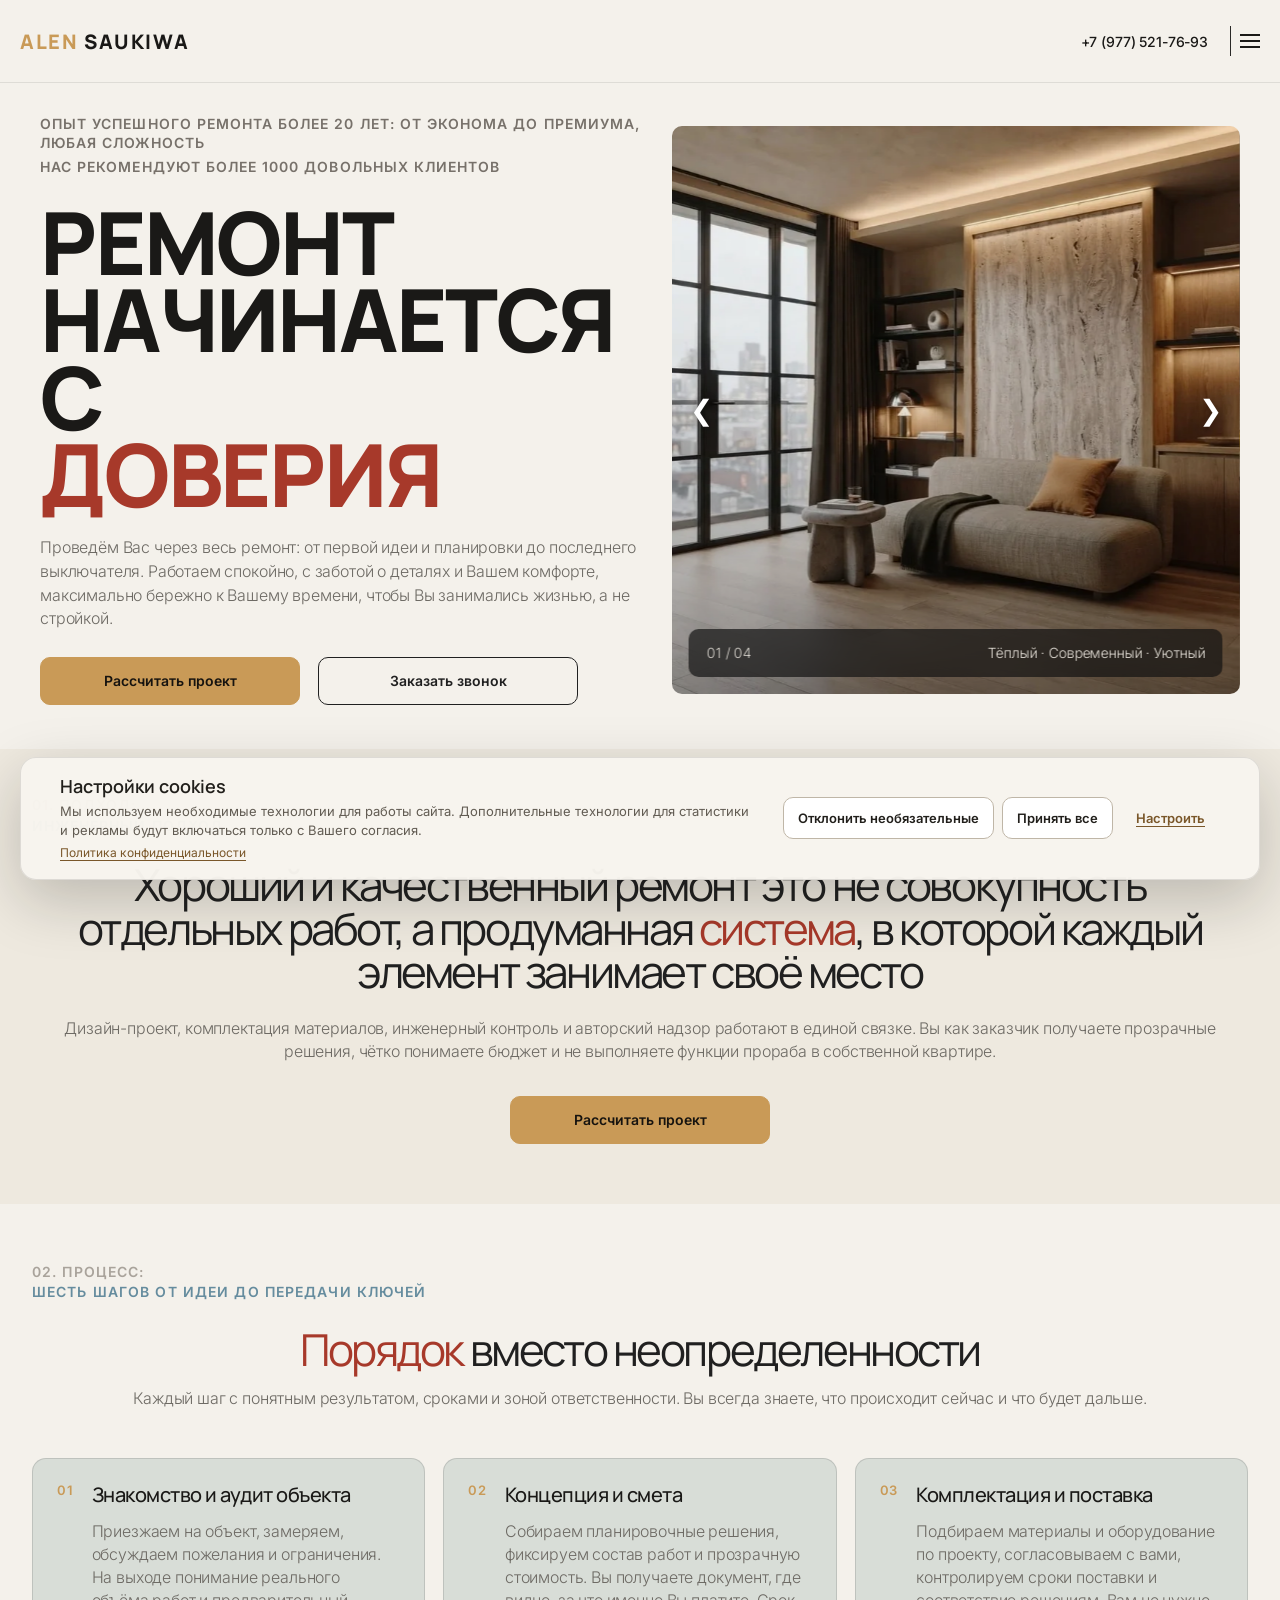
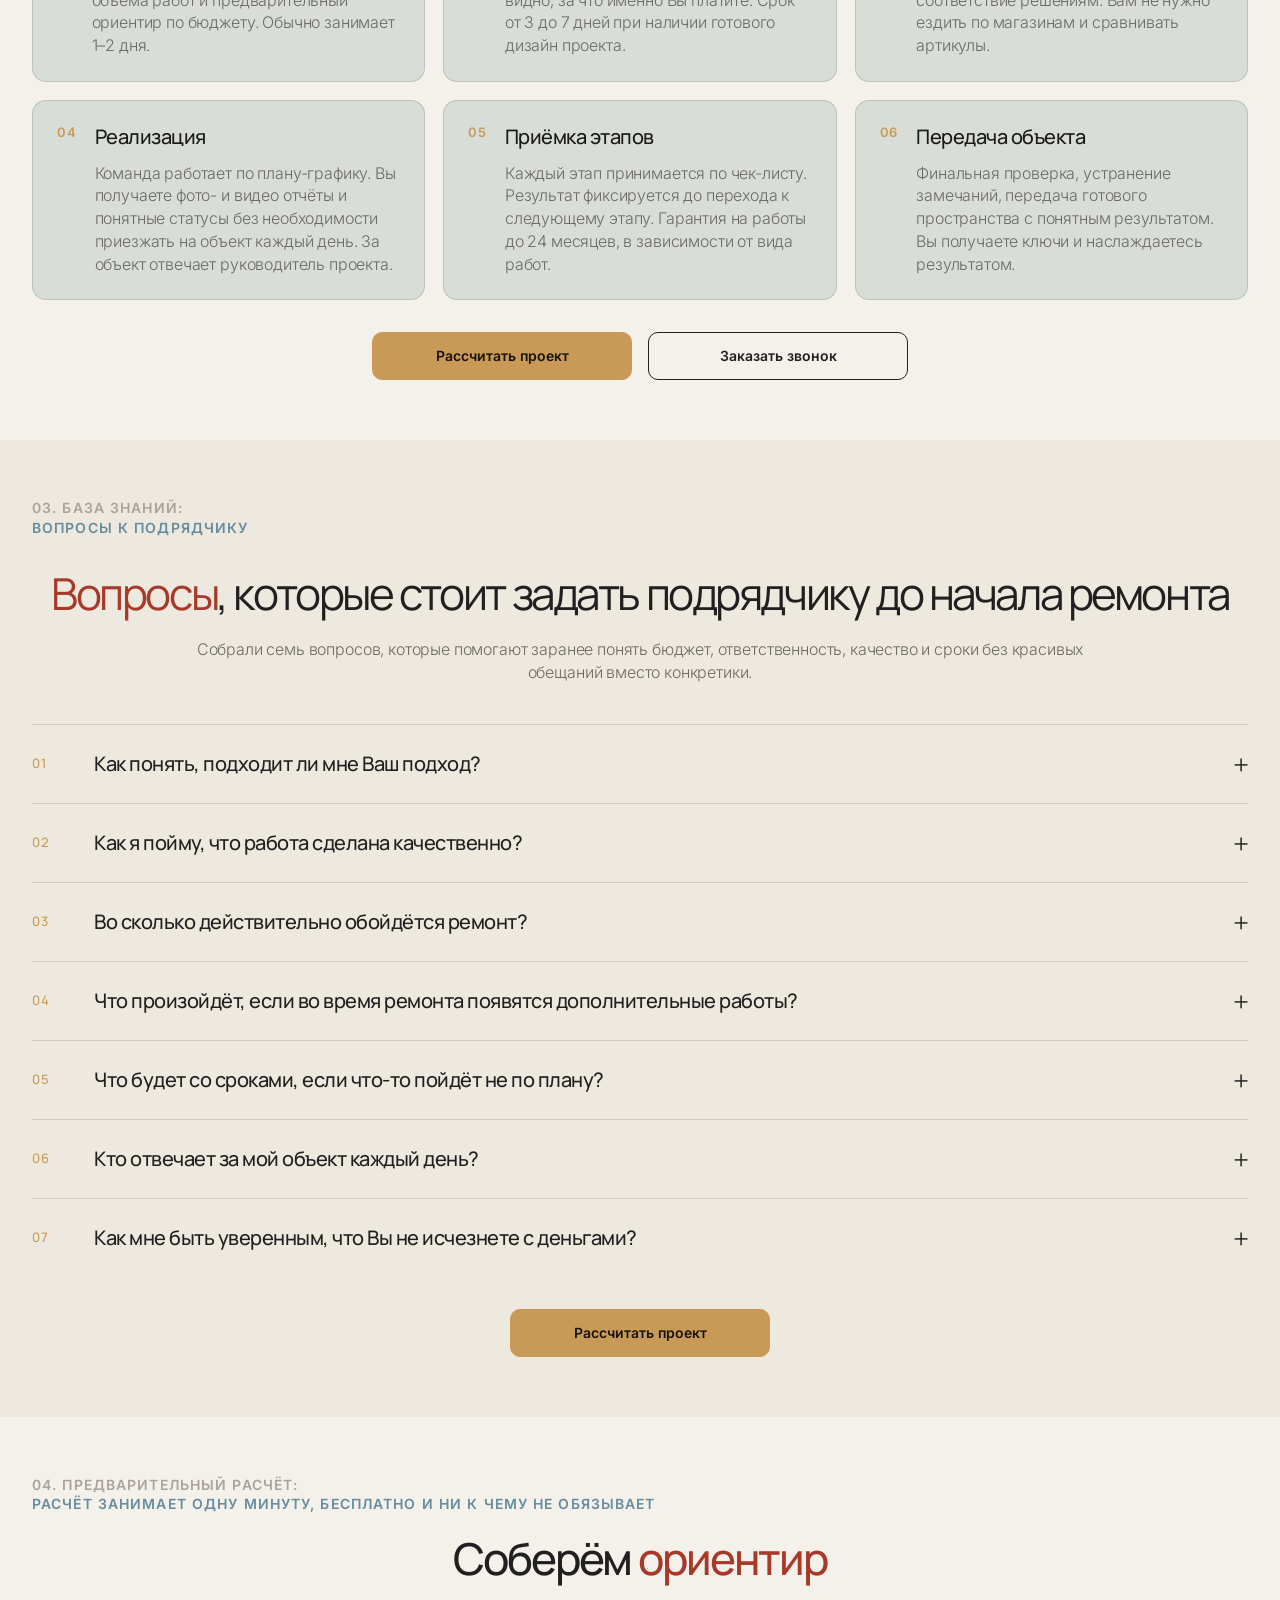
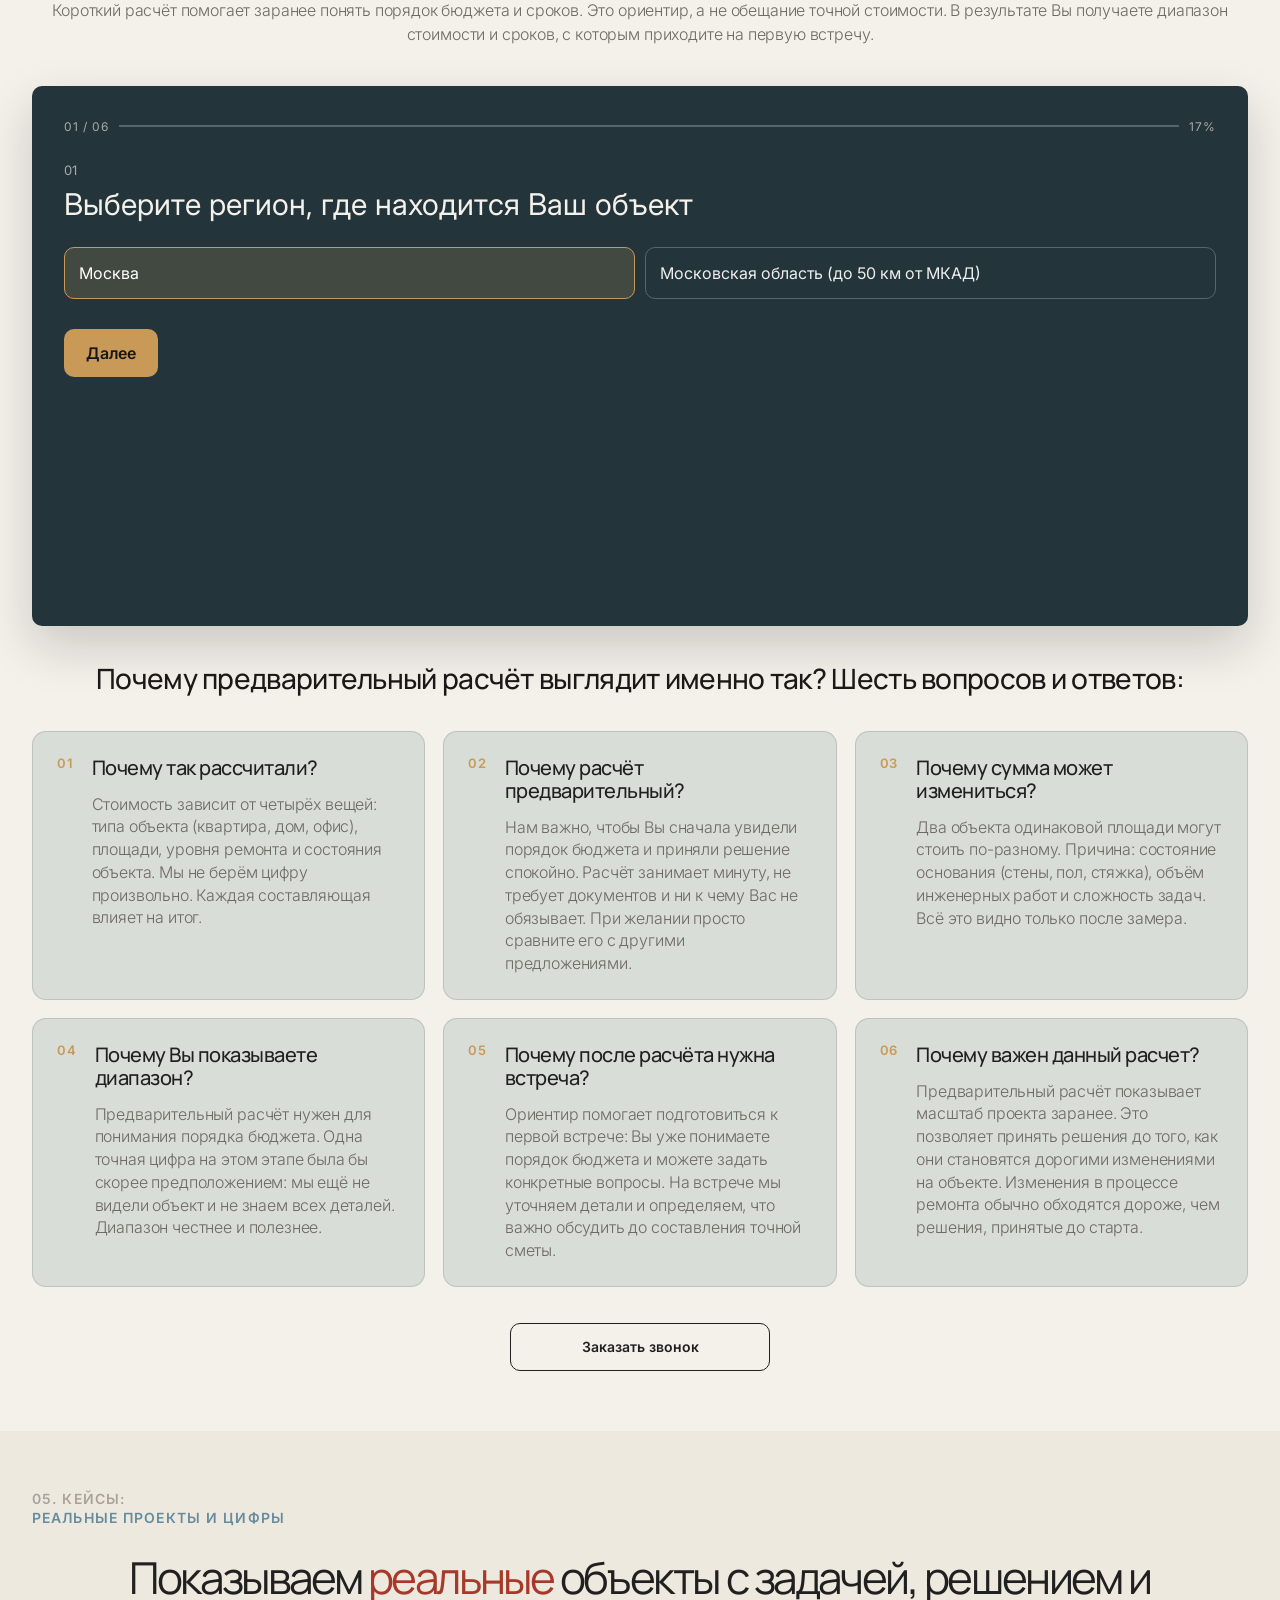
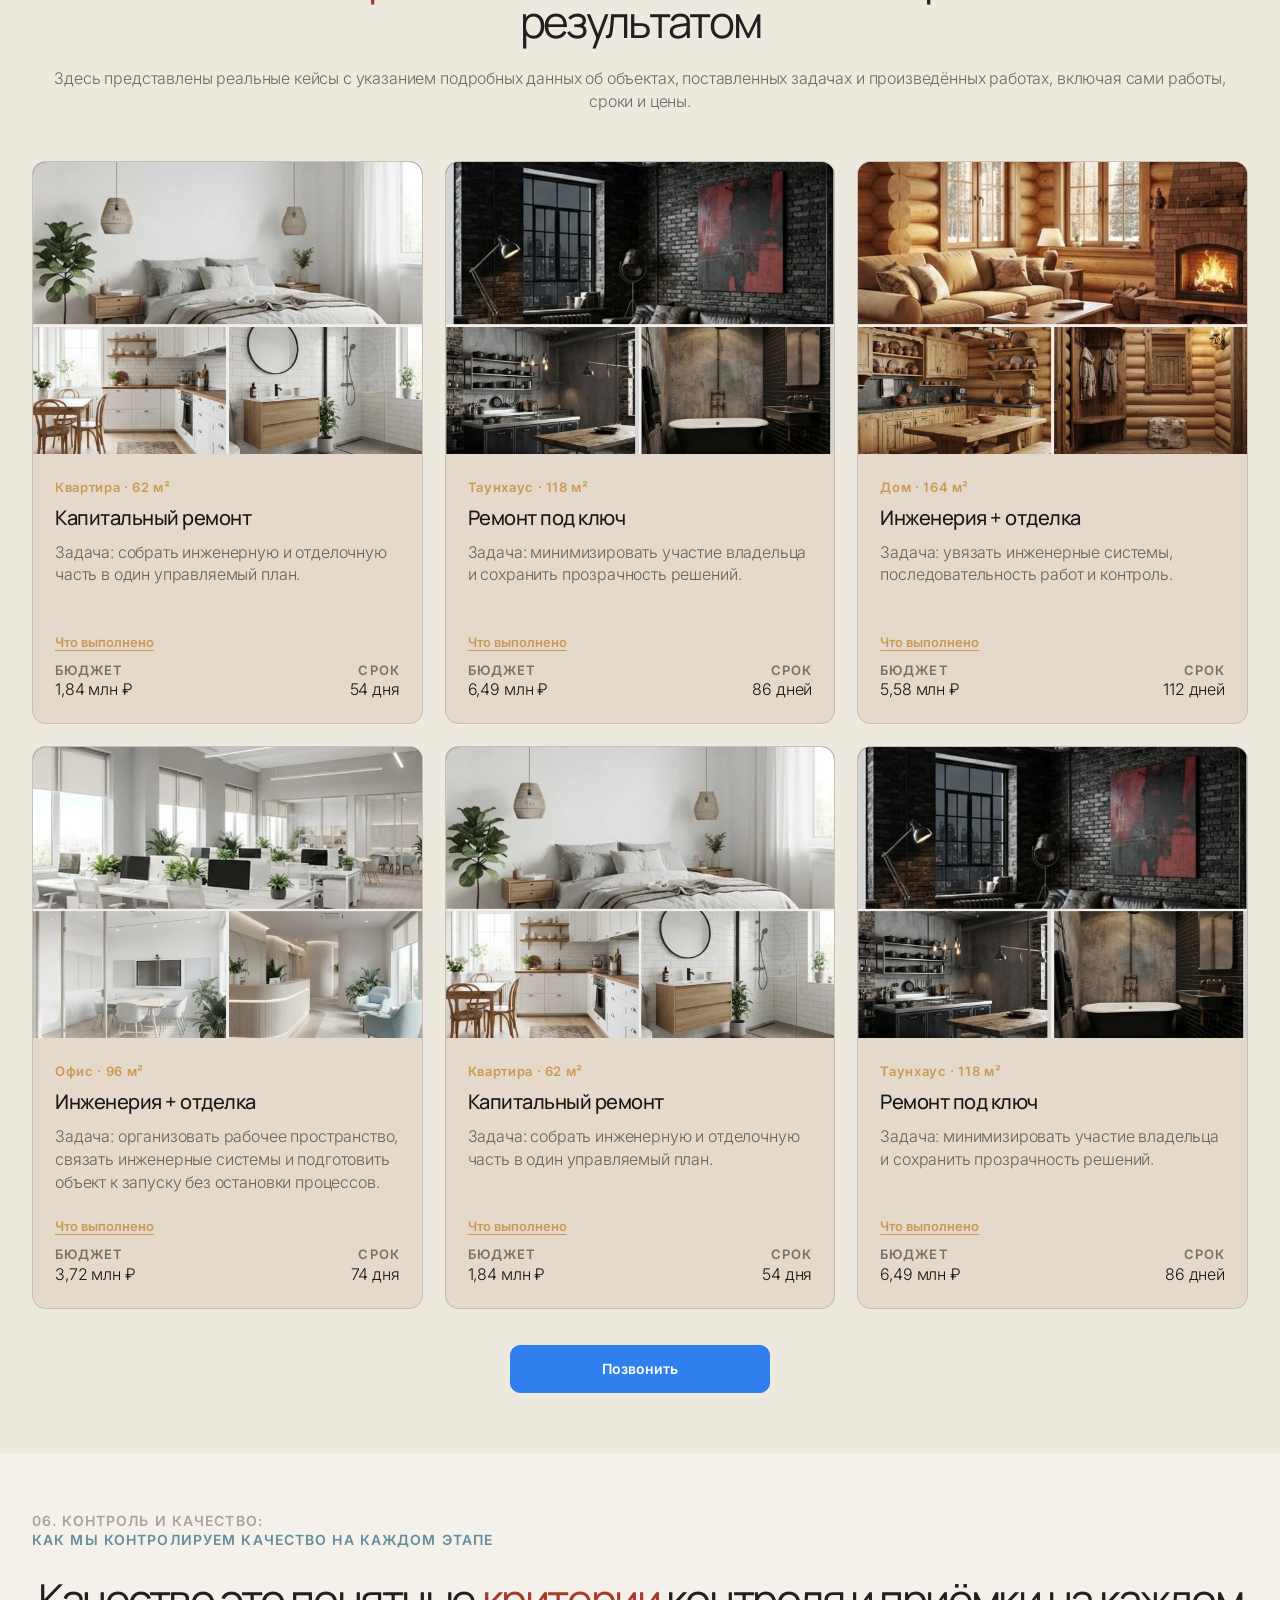
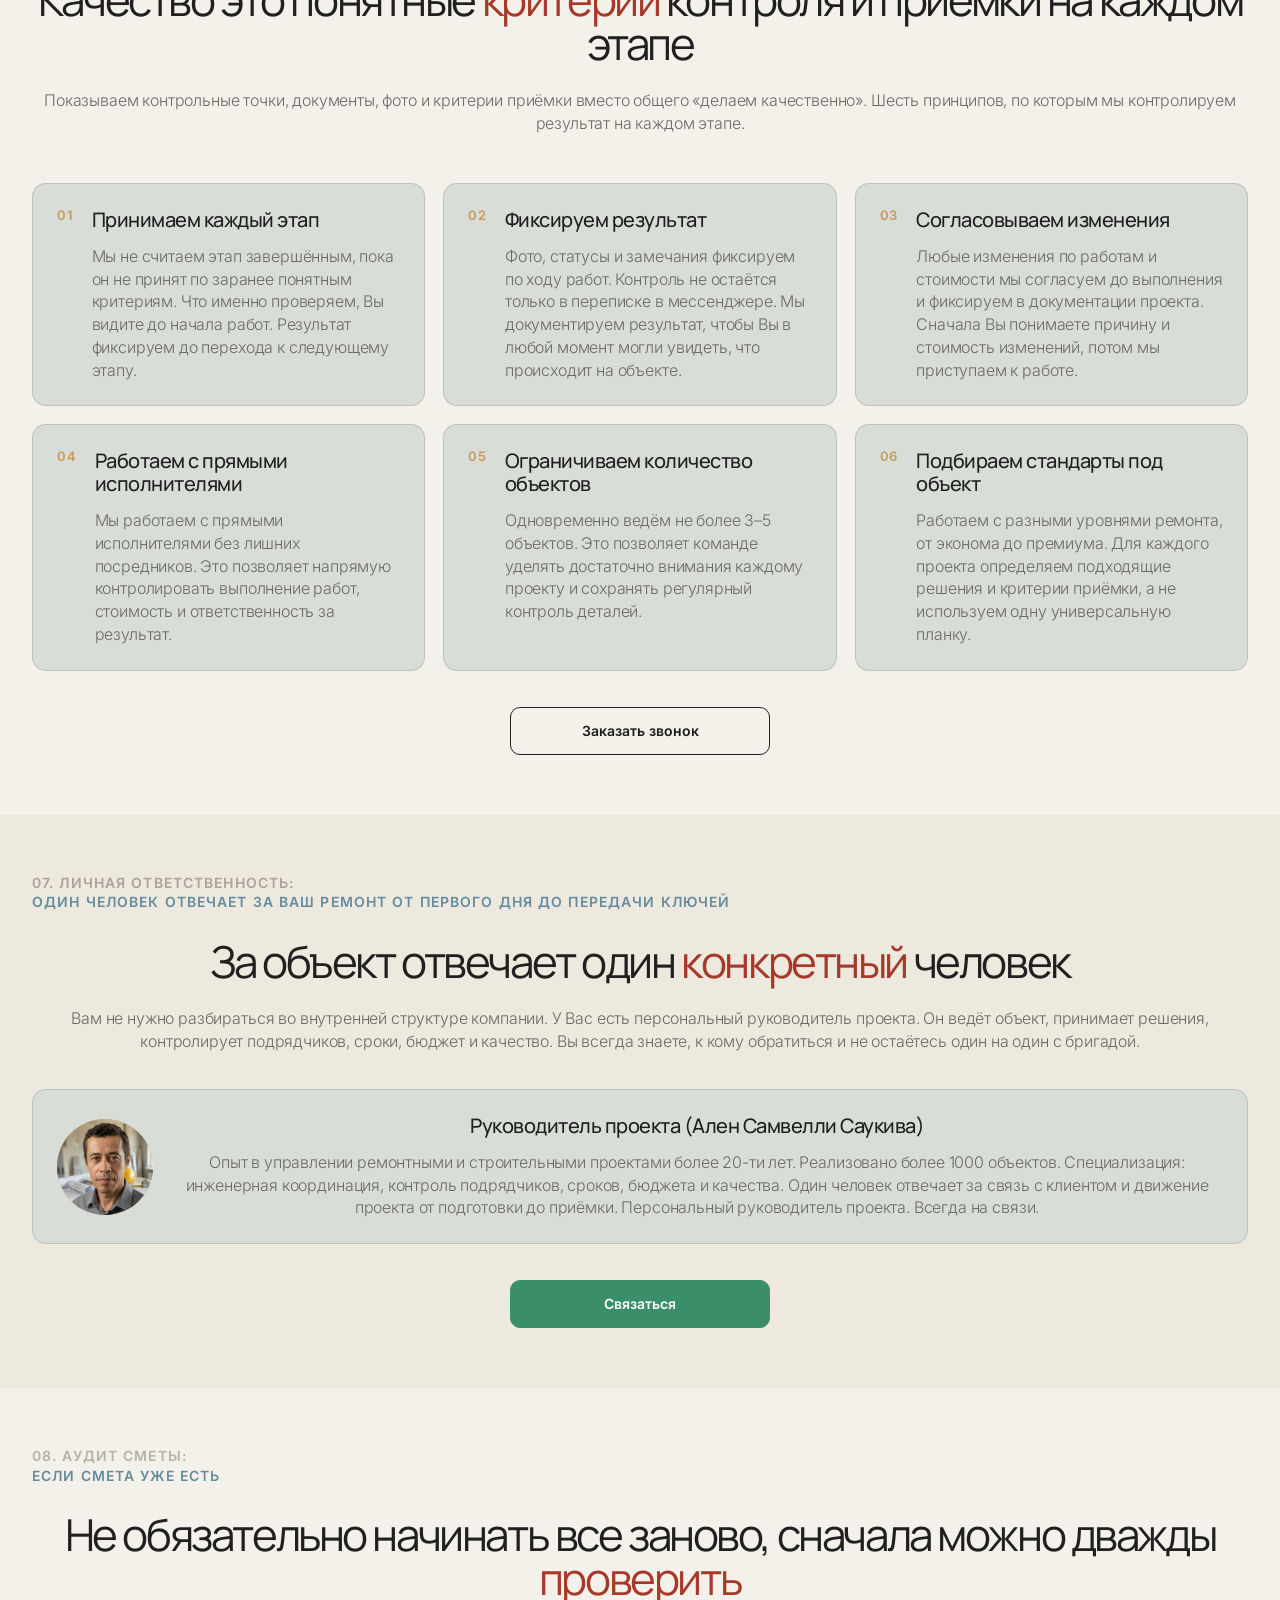
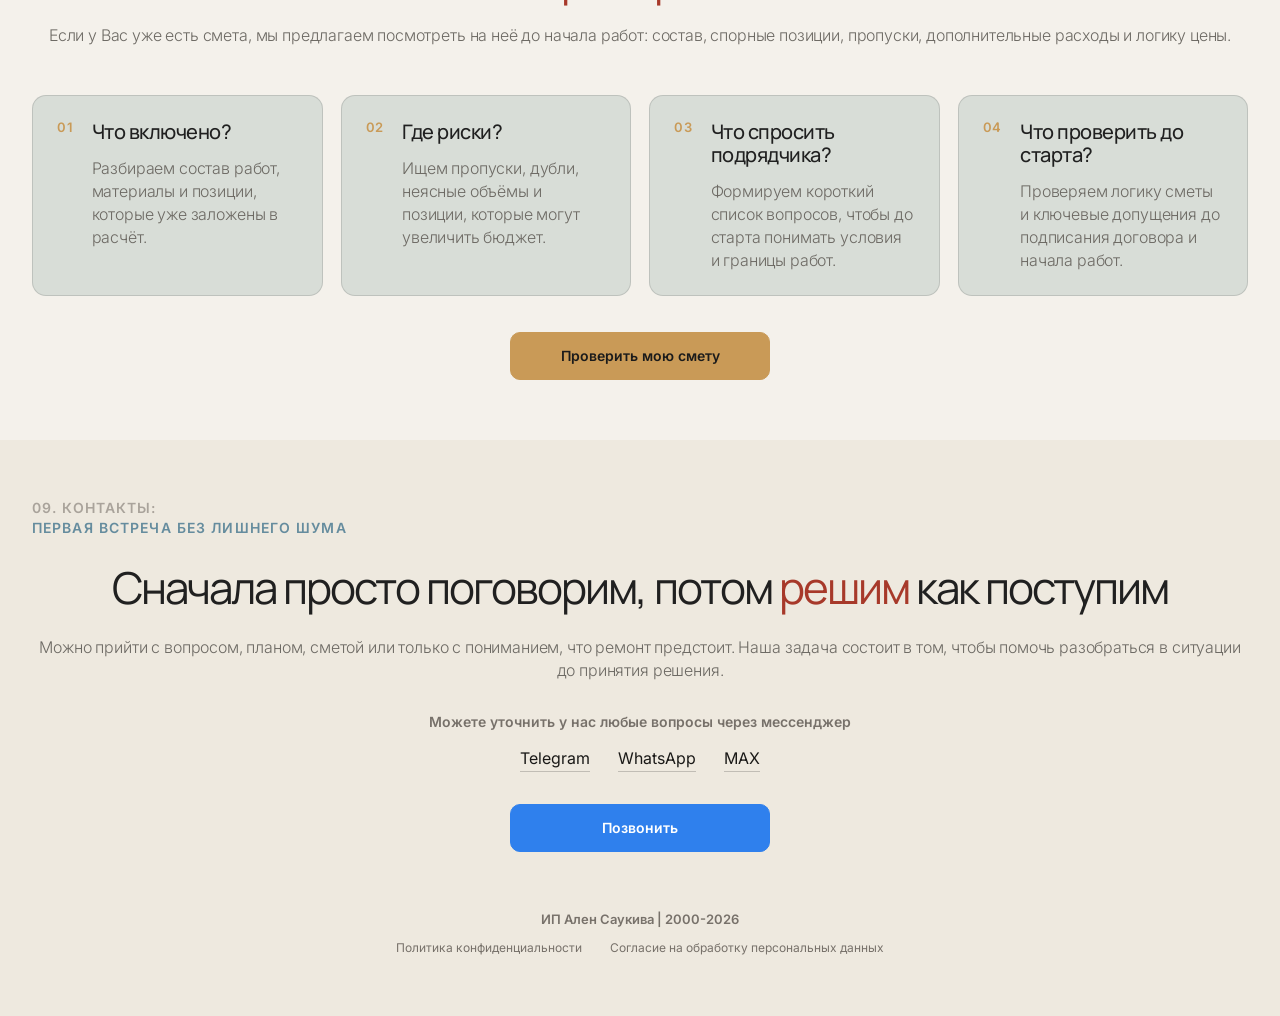
==== commit 23f426c8: "candidate_130" ====
--- a/index.html
+++ b/index.html
@@ -9,7 +9,7 @@
 <link href="https://fonts.googleapis.com" rel="preconnect">
 <link crossorigin="" href="https://fonts.gstatic.com" rel="preconnect">
 <link href="https://fonts.googleapis.com/css2?family=Inter:wght@300;400;500;600;700&amp;family=Manrope:wght@400;500;600;700&amp;display=swap" rel="stylesheet">
-<link href="styles.css" rel="stylesheet">
+<link href="styles.min.css" rel="stylesheet">
 <link href="assets/favicon.svg" rel="icon" type="image/svg+xml">
 </head>
 <body class="visual-light-test">
@@ -351,7 +351,7 @@
 <p class="block-intro">Вам не нужно разбираться во внутренней структуре компании. У Вас есть персональный руководитель проекта. Он ведёт объект, принимает решения, контролирует подрядчиков, сроки, бюджет и качество. Вы всегда знаете, к кому обратиться и не остаётесь один на один с бригадой.</p>
 </div>
 <div class="person-card">
-<div class="person-avatar"><img alt="Руководитель проекта" decoding="async" loading="lazy" src="assets/generated/avatar-alen.jpg" width="1024" height="1024"></div>
+<div class="person-avatar"><img alt="Руководитель проекта" decoding="async" loading="lazy" src="assets/generated/avatar-alen.webp" width="1024" height="1024"></div>
 <div>
 <strong>Руководитель проекта (Ален Самвелли Саукива)</strong>
 <span>Опыт в управлении ремонтными и строительными проектами более 20-ти лет. Реализовано более 1000 объектов. Специализация: инженерная координация, контроль подрядчиков, сроков, бюджета и качества. Один человек отвечает за связь с клиентом и движение проекта от подготовки до приёмки. Персональный руководитель проекта. Всегда на связи.</span>
--- a/styles.min.css
+++ b/styles.min.css
@@ -0,0 +1 @@
+:root{--section-gap:var(--screen-gap-mobile);--odd-light-bg:#eee9df;--light-card-line:rgba(32,32,32,.14);--cta-font-family:var(--font-body);--cta-font-size:14px;--cta-font-weight:600;--cta-line-height:1;--cta-letter-spacing:0;--font-main:"Manrope",Arial,sans-serif;--font-body:"Inter",Arial,sans-serif;--bg:#111;--text:#f3f0eb;--muted:#a9a39b;--gold:#c99a57;--line:#2a2927;--ui-radius:10px;--cta-height:48px;--cta-width:260px;--content-mobile:calc(100% - 28px);--content-mobile-small:calc(100% - 24px);--screen-gap-mobile:40px;--screen-gap-tablet:52px;--screen-gap-desktop:60px;--hero-title-size:87px;--hero-kicker-size-desktop:14px;--hero-body-size-desktop:16px;--color-call-cta:#2F80ED;--color-call-cta-hover:#2F80ED;--section-header-gap:3px;--section-header-font-family:var(--font-body);--section-header-line-height:1.18;--section-header-number-color:var(--muted);--section-description-color:#658C9E;--emphasis-accent-color:#A7392A;--section-header-title-color:var(--section-description-color);--light-panel-bg:#eee9df;--light-panel-ink:#202020;--light-panel-muted:#6d6a64;--light-panel-line:rgba(32,32,32,.14);--light-surface-bg:#f4f1eb;--light-surface-ink:#1a1917;--light-surface-divider:rgba(32,32,32,.14);--light-card-bg:#D8DDD7;--dark-section-number:#b7b1a8;--case-card-bg:#E4D9CA;}.approach-system-accent{color:var(--emphasis-accent-color);}*{box-sizing:border-box;}html{margin:0;min-height:100%;background:var(--bg);color:var(--text);scroll-behavior:smooth;scroll-padding-top:calc(72px + 16px);}body{margin:0;min-height:100%;overflow-x:hidden;}body.menu-open{overflow:hidden;overscroll-behavior:none;}body.callback-modal-open,body.estimate-modal-open{overflow:hidden;overscroll-behavior:none;}a{color:inherit;text-decoration:none;}button,input,textarea,select{font:inherit;}button{color:inherit;}.site-header,.hero,.approach-section,.process-section,.knowledge-screen{position:relative;z-index:1;}.site-header{min-height:72px;border-bottom:1px solid var(--line);z-index:20;}.header-inner{position:relative;width:var(--content-mobile);min-height:72px;margin:0 auto;display:grid;grid-template-columns:minmax(0,1fr) auto auto;grid-template-areas:"brand contact menu";align-items:center;gap:8px;}.brand{grid-area:brand;display:inline-flex;align-items:center;min-width:0;white-space:nowrap;font-weight:800;letter-spacing:.065em;}.brand-gold{color:var(--gold);}.brand-space{color:transparent;display:inline-block;width:.28em;flex:0 0 .28em;}.menu-toggle{grid-area:menu;display:flex;flex-direction:column;align-items:center;justify-content:center;gap:4px;width:30px;height:30px;padding:4px 0 4px 8px;margin-left:4px;border:0;border-left:1px solid var(--line);border-radius:0;background:none;cursor:pointer;justify-self:end;z-index:120;touch-action:manipulation;}.menu-toggle span{display:block;width:20px;height:2px;margin:0;flex:0 0 2px;transition:transform .2s ease,opacity .2s ease;}.menu-close{display:none;}.menu-index{display:none;}.menu-label{display:inline;}.main-nav{display:flex;position:fixed;top:0;right:0;z-index:100;width:clamp(280px,50vw,420px);height:clamp(320px,50vh,560px);padding:88px 28px 28px;flex-direction:column;align-items:stretch;justify-content:flex-start;gap:2px;border:1px solid rgba(255,255,255,.10);border-top:0;border-right:0;border-bottom-left-radius:var(--ui-radius);backdrop-filter:blur(18px);-webkit-backdrop-filter:blur(18px);opacity:0;visibility:hidden;transform:translate3d(18px,-8px,0);pointer-events:none;transition:opacity .28s ease,transform .32s ease,visibility 0s linear .32s;}.main-nav.open{opacity:1;visibility:visible;transform:translate3d(0,0,0);pointer-events:auto;transition-delay:0s;}.menu-backdrop{position:fixed;inset:0;z-index:90;opacity:0;visibility:hidden;pointer-events:none;transition:opacity .28s ease,visibility 0s linear .28s;}.menu-backdrop.open{opacity:1;visibility:visible;pointer-events:auto;transition-delay:0s;}.cta{display:inline-flex;align-items:center;justify-content:center;gap:10px;width:var(--cta-width);min-width:var(--cta-width);height:var(--cta-height);min-height:var(--cta-height);padding:0 20px;border:1px solid transparent;border-radius:var(--ui-radius);white-space:nowrap;box-sizing:border-box;flex:0 0 auto;cursor:pointer;appearance:none;font:inherit;}.cta-primary{background:var(--gold);color:#16130f;border-color:var(--gold);}.cta-secondary{background:transparent;color:var(--text);border-color:rgba(243,240,235,.55);}.cta-secondary:hover{border-color:var(--text);background:rgba(255,255,255,.04);}.cta-light-projects{background:transparent;color:var(--light-panel-ink);border-color:var(--light-panel-ink);}.cta-light-projects:hover,.cta-light-projects:focus-visible{background:var(--light-panel-ink);color:var(--light-panel-bg);border-color:var(--light-panel-ink);}.brand,h1,h2,h3{font-family:var(--font-main);}body,.main-nav,.approach,.section-heading,.process-num,.hero-description,.slide-overlay,.carousel-btn,.process-item p{font-family:var(--font-body);}.hero{padding:22px 0 20px;}.hero-shell{width:var(--content-mobile);margin:0 auto;display:grid;grid-template-columns:1fr;gap:24px;align-items:start;}.hero-copy{min-width:0;display:flex;flex-direction:column;justify-content:flex-start;}.approach{margin:0 0 16px;line-height:1.35;}.approach i{font-style:normal;}h1{margin:0;}h1 span{display:block;}.hero-description{max-width:42em;margin:15px 0 0;color:var(--muted);letter-spacing:-.01em;}.hero-actions{display:flex;flex-direction:column;align-items:stretch;gap:10px;margin-top:16px;}.hero-actions .cta{width:100%;min-width:0;}.process-cta-wrap .cta{width:100%;min-width:0;max-width:none;}.hero-media{width:100%;min-width:0;aspect-ratio:1 / 1;align-self:start;}.carousel{position:relative;width:100%;height:100%;overflow:hidden;border-radius:var(--ui-radius);}.slides{width:100%;height:100%;display:flex;transition:transform .55s cubic-bezier(.22,.61,.36,1);}.slide{position:relative;flex:0 0 100%;width:100%;height:100%;overflow:hidden;background:#222;}.slide-image{position:absolute;inset:0;width:100%;height:100%;display:block;object-fit:cover;}.image-1{object-position:center;}.image-2{object-position:center;}.image-3{object-position:center 54%;}.image-4{object-position:50% 66%;}.slide::after{content:"";position:absolute;inset:0;background:linear-gradient(180deg,rgba(0,0,0,.03),rgba(0,0,0,.08) 48%,rgba(0,0,0,.34));}.slide-overlay{position:absolute;z-index:5;left:3%;right:3%;bottom:3%;min-height:40px;border-radius:var(--ui-radius);background:rgba(17,17,17,.68);backdrop-filter:blur(10px);color:#e8e3db;font-size:14px;}.slide-overlay span{position:relative;min-width:0;}.slide-overlay .slide-counter{font-variant-numeric:tabular-nums;}.carousel-btn{position:absolute;top:50%;z-index:10;margin:0;cursor:pointer;transition:opacity .2s ease,transform .2s ease;}.carousel-btn:hover,.carousel-btn:focus-visible{background:transparent;opacity:.72;outline:none;}.carousel-btn.prev:hover{transform:translateY(-50%) translateX(-1px);}.carousel-btn.next:hover{transform:translateY(-50%) translateX(1px);}.cta-primary{transition:background-color .2s ease,color .2s ease,border-color .2s ease;}.cta-primary:hover,.cta-primary:focus-visible{background:#b98949;color:#fff;border-color:#b98949;}body.visual-light-test .audit-section .cta-primary:hover,body.visual-light-test .audit-section .cta-primary:focus-visible{background:#b98949;color:#fff;border-color:#b98949;}.approach-section{min-height:0;}.approach-section-shell{min-height:0;}.section-heading{width:100%;}.approach-section .section-heading{width:100%;flex:0 0 auto;align-items:flex-start;text-align:left;}.approach-content{min-height:0;}.process-section{min-height:0;padding:0 0 20px;}.process-shell{width:var(--content-mobile);margin:0 auto;}.process-head{flex-direction:column;align-items:center;}.process-list{display:grid;grid-template-columns:1fr;}.process-item{min-width:0;min-height:0;padding:22px 0;border-right:0;border-bottom:1px solid var(--line);display:grid;grid-template-columns:42px minmax(0,1fr);gap:12px;text-align:left;}.process-item:last-child{border-bottom:0;}@media (max-width:420px){.main-nav{height:min(58vh,520px);}}@media (max-width:380px){.menu-toggle{width:28px;margin-left:2px;padding-left:7px;}.hero-shell{gap:18px;}.hero-description{font-size:12px;}.hero-actions{gap:8px;}.cta{padding-inline:20px;}.slide-overlay{padding:8px 12px;font-size:11px;gap:10px;}.carousel-btn{font-size:21px;}}@media (min-width:761px) and (max-width:1439px){.menu-toggle{visibility:visible;pointer-events:auto;}}@media (min-width:761px){.cta{height:48px;min-height:48px;width:260px;min-width:260px;}html{scroll-padding-top:calc(82px + 16px);}.site-header{min-height:82px;}.header-inner{width:min(1400px,calc(100% - 40px));min-height:82px;grid-template-columns:minmax(0,1fr) auto auto;grid-template-areas:"brand contact menu";gap:18px;}.brand{letter-spacing:.08em;}.menu-toggle{display:flex;}.main-nav{display:none;}.main-nav.open{display:flex;}.hero{padding:28px 0 36px;}.hero-shell{width:min(1200px,calc(100% - 40px));grid-template-columns:minmax(0,.98fr) minmax(0,1.02fr);gap:28px;align-items:center;}.hero-copy{min-height:0;}.approach{font-size:14px;margin-bottom:20px;font-weight:600;}.approach strong{font-weight:600;}h1{font-size:14px;max-width:10.5ch;}.hero-description{font-size:14px;margin-top:20px;font-weight:400;}.hero-actions{flex-direction:row;align-items:center;gap:16px;margin-top:22px;}.hero-actions .cta{width:260px;min-width:260px;}.hero-media{width:min(100%,600px);justify-self:end;align-self:center;}.carousel{max-width:600px;}.slide-overlay{min-height:48px;padding:10px 18px;gap:14px;}.approach-copy p{min-width:var(--cta-width);}.process-section{margin-bottom:var(--screen-gap-tablet);}.process-shell{width:min(1200px,calc(100% - 40px));}.process-list{margin-top:52px;grid-template-columns:repeat(4,minmax(0,1fr));}.process-item{min-height:230px;padding:24px 18px 20px 0;border-right:1px solid var(--line);border-bottom:0;grid-template-columns:34px minmax(0,1fr);gap:10px;}.process-item+.process-item{padding-left:18px;}.process-item:last-child{border-right:0;}.process-item h3{font-size:14px;margin-top:20px;}.process-cta-wrap{margin-top:38px;}.process-cta-wrap .cta{width:260px;min-width:260px;}}@media (min-width:761px) and (max-width:1100px){.hero-actions{flex-direction:row;align-items:center;gap:16px;flex-wrap:wrap;}.hero-actions .cta,.process-cta-wrap .cta{width:260px;min-width:260px;max-width:260px;height:48px;min-height:48px;max-height:48px;}}@media (min-width:1440px){.header-inner{width:min(1400px,calc(100% - 64px));gap:clamp(24px,2.4vw,44px);}.menu-toggle{display:none;}.main-nav{display:flex;position:static;width:auto;height:auto;min-height:0;padding:0;flex-direction:row;align-items:center;justify-content:center;gap:clamp(14px,1.4vw,24px);background:none;border:0;border-radius:0;box-shadow:none;backdrop-filter:none;-webkit-backdrop-filter:none;z-index:auto;grid-area:nav;opacity:1;visibility:visible;transform:none;pointer-events:auto;transition:none;}.main-nav a{width:auto;padding:0;text-align:left;}}@media (min-width:1101px){.hero{padding:32px 0 44px;}.hero-shell{width:min(1400px,calc(100% - 64px));grid-template-columns:minmax(0,.96fr) minmax(0,1.04fr);gap:clamp(34px,4vw,70px);}.approach{margin-bottom:26px;font-size:var(--hero-kicker-size-desktop);font-weight:600;}.approach strong{font-weight:600;}h1{font-size:var(--hero-title-size);}.hero-description{max-width:620px;font-size:var(--hero-body-size-desktop);margin-top:24px;font-weight:400;}.hero-actions{gap:18px;margin-top:26px;}.slide-overlay{padding:10px 20px;gap:16px;}.process-section{margin-bottom:var(--screen-gap-desktop);}.process-shell{width:min(1400px,calc(100% - 64px));}.process-list{margin-top:56px;}.process-item{padding-right:28px;}.process-item+.process-item{padding-left:28px;}.process-cta-wrap{margin-top:42px;}}@media (min-width:1101px) and (max-height:760px){.hero{padding-top:20px;padding-bottom:28px;}.hero-media{max-width:min(600px,calc(100svh - 150px));}.hero-description{margin-top:18px;font-size:14px;}.hero-actions{margin-top:18px;}}@media (max-width:760px){.hero-mobile-call{height:var(--cta-height);min-height:var(--cta-height);}}.s04{--s04-radius:10px;--s04-control-h:48px;position:relative;z-index:2;isolation:isolate;overflow:visible;padding:clamp(54px,5vw,72px) 0 clamp(54px,6vw,80px);}.s04 .eyebrow span{color:var(--gold);}.s04 .grid{gap:clamp(34px,4vw,64px);}.s04 .calc{min-height:540px;padding:32px;border-radius:var(--s04-radius);color:#f4f1eb;}.s04 .progress{display:flex;align-items:center;justify-content:space-between;margin-bottom:28px;color:#aaa;font-size:12px;letter-spacing:.08em;}.s04 .progress i{height:2px;flex:1;margin:7px 10px;background:#56676b;}.s04 .q-label{margin-bottom:10px;color:#aaa;font-size:13px;}.s04 .q{margin-bottom:26px;font-size:30px;line-height:1.1;}.s04 .opts{display:grid;grid-template-columns:1fr 1fr;gap:10px;}.s04 .opt{min-height:52px;padding:12px 14px;border:1px solid #56676b;border-radius:10px;background:transparent;color:#eee;text-align:left;cursor:pointer;}.s04 .opt:hover{border-color:var(--gold);background:rgba(201,164,92,.1);}.s04 .opt.active{border-color:var(--gold);background:rgba(201,164,92,.18);color:#fff;}.s04 .controls{display:flex;gap:10px;margin-top:30px;}.s04 .next,.s04 .back{height:var(--s04-control-h);padding:0 22px;border-radius:10px;cursor:pointer;}.s04 .next{border:0;background:var(--gold);color:#171717;font-weight:600;}.s04 .back{border:1px solid #56676b;background:transparent;color:#eee;}.s04 .slider{padding:10px 0;}.s04 .value{margin:5px 0 18px;font-size:42px;}.s04 input[type=range]{width:100%;accent-color:var(--gold);}.s04 .ranges{display:flex;justify-content:space-between;color:#999;font-size:12px;}.s04 .result{display:none;margin-top:24px;padding-top:22px;}.s04 .result.show{display:block;}.s04 .price{margin:8px 0 10px;font-size:48px;line-height:1;}.s04 .meta{color:#bbb;font-size:14px;}.s04 .note{margin:18px 0;color:#aaa;font-size:13px;line-height:1.45;}.s04 .included-link{margin:0 0 12px;padding:0;border:0;background:none;color:var(--gold);font:inherit;font-size:13px;text-align:left;cursor:pointer;}.s04 .included{margin:0 0 18px;padding:14px;border-radius:10px;color:#bbb;font-size:13px;line-height:1.5;}.s04 .included strong{color:#eee;}.s04 .included ul{margin:8px 0;padding-left:18px;}.s04 .included p{margin:10px 0 0;}.s04 .result-actions{display:grid;grid-template-columns:1fr 1fr;gap:10px;}.s04 .result-actions .next,.s04 .result-actions .back{width:100%;}.s04 .calc-summary{display:grid;gap:8px;margin:14px 0 4px;padding-top:2px;}.s04 .calc-summary>div{display:flex;justify-content:space-between;gap:18px;padding:7px 0;}.s04 .calc-summary span{color:#999;font-size:13px;}.s04 .calc-summary strong{color:#eee;font-size:14px;text-align:right;}.callback-modal{position:fixed;inset:0;z-index:110;display:none;align-items:center;justify-content:center;padding:20px;background:rgba(20,18,15,.72);backdrop-filter:blur(6px);}.callback-modal.open{display:flex;}.callback-modal-card{position:relative;width:min(560px,100%);padding:34px;border-radius:14px;background:#F7F4EE;color:#211F1B;box-shadow:0 30px 80px rgba(0,0,0,.28);}.callback-modal-card h3{margin:0 42px 10px 0;font-size:28px;font-weight:500;color:#211F1B;}.callback-modal-card>p{margin:0 0 22px;color:#625C53;line-height:1.5;}.callback-modal-close{position:absolute;top:10px;right:12px;width:38px;height:38px;border:0;background:transparent;color:#332F29;font-size:30px;line-height:1;cursor:pointer;}.callback-form{display:grid;gap:14px;}.callback-field{display:grid;gap:7px;font-size:13px;}.callback-field>span{color:#625C53;}.callback-field input{width:100%;box-sizing:border-box;height:48px;padding:0 14px;border:1px solid #D8D0C4;border-radius:10px;background:#FFFFFF;color:#211F1B;outline:none;}.callback-field input:focus{border-color:#B68A4A;box-shadow:0 0 0 2px rgba(182,138,74,.16);}.callback-field input:-webkit-autofill,.callback-field input:-webkit-autofill:hover,.callback-field input:-webkit-autofill:focus{border:1px solid #D8D0C4;-webkit-text-fill-color:#211F1B;-webkit-box-shadow:0 0 0 1000px #FFFFFF inset;box-shadow:0 0 0 1000px #FFFFFF inset;transition:background-color 9999s ease-out 0s;}.callback-consent{display:grid;grid-template-columns:auto 1fr;gap:9px;align-items:start;margin:2px 0 4px;color:#625C53;font-size:12px;line-height:1.45;}.callback-consent input{width:16px;height:16px;margin:1px 0 0;accent-color:#B68A4A;}.callback-consent a{color:#7A572A;text-decoration:underline;text-decoration-thickness:1px;text-underline-offset:3px;}.callback-submit{width:100%;height:48px;border:0;border-radius:10px;cursor:pointer;background:#B68A4A;color:#FFFFFF;}.callback-submit:hover,.callback-submit:focus-visible{background:#9F763E;color:#FFFFFF;}.callback-status{margin:0;color:#625C53;font-size:12px;line-height:1.45;}@media (max-width:760px){.callback-modal{padding:14px;}.callback-modal-card{padding:26px 20px;}.callback-modal-card h3{font-size:24px;}}@media (max-width:900px){.s04{padding:48px 0 70px;}.s04 .grid{grid-template-columns:1fr;gap:32px;}.s04 .calc{order:1;}.s04 .trust{order:2;}}@media (max-width:760px){.s04 .calc{padding:22px;min-height:0;}.s04 .q{font-size:25px;}.s04 .opts{grid-template-columns:1fr;}.s04 .controls{flex-direction:column;}.s04 .controls button{width:100%;}.s04 .price{font-size:40px;}.s04 .result-actions{grid-template-columns:1fr;}.s04 .calc-summary>div{display:block;}.s04 .calc-summary strong{display:block;margin-top:3px;text-align:left;}}@media (max-width:560px){.s04{padding:36px 0 60px;}}.back-to-top{position:fixed;right:16px;bottom:16px;z-index:25;width:34px;height:34px;display:grid;place-items:center;padding:0;border:1px solid rgba(32,32,32,.14);border-radius:50%;background:rgba(247,244,238,.94);color:#7a572a;opacity:0;visibility:hidden;pointer-events:none;transform:translateY(8px);transition:opacity .2s ease,transform .2s ease,background-color .2s ease,color .2s ease;cursor:pointer;}.back-to-top.is-visible{opacity:1;visibility:visible;pointer-events:auto;transform:translateY(0);}.back-to-top.is-resetting,.back-to-top.is-resetting:hover,.back-to-top.is-resetting:focus,.back-to-top.is-resetting:focus-visible{background:rgba(247,244,238,.94);border-color:rgba(32,32,32,.14);color:#7a572a;outline:none;}@media (hover:hover){.back-to-top:hover:not(.is-resetting){background:var(--gold);border-color:var(--gold);color:#202020;}}.back-to-top:focus-visible:not(.is-resetting){background:var(--gold);border-color:var(--gold);color:#202020;}.back-to-top svg{width:16px;height:16px;display:block;}@media (max-width:760px){.back-to-top{right:10px;bottom:10px;width:32px;height:32px;}.back-to-top svg{width:15px;height:15px;}}@media (hover:none) and (max-width:760px){.back-to-top{-webkit-tap-highlight-color:transparent;touch-action:manipulation;}.back-to-top:focus,.back-to-top:focus-visible{background:rgba(247,244,238,.94);border-color:rgba(32,32,32,.14);color:#7a572a;outline:none;}}.section-dark{position:relative;background:transparent;color:var(--text);overflow:clip;}.generic-head p,.responsibility-layout p,.contacts-main p{margin:24px 0 0;font-size:14px;}.generic-shell{padding:clamp(78px,9vw,132px) 0 var(--section-gap);}.case-grid{margin-top:clamp(48px,6vw,78px);display:grid;grid-template-columns:repeat(3,minmax(0,1fr));gap:22px;align-items:start;}.case-card{border:var(--card-line-width) solid var(--line);background:var(--case-card-bg);border-radius:14px;overflow:hidden;}.case-visual{aspect-ratio:4/3;overflow:hidden;background:#222;}.case-visual img{width:100%;height:100%;display:block;filter:saturate(.88);}.case-task{min-height:var(--case-task-min-height,0);}.case-data{padding:22px;}.case-task p{margin:12px 0 0;font-family:var(--font-body);font-size:var(--t-item-body);font-weight:300;line-height:1.42;letter-spacing:-.01em;}.case-included-toggle{margin:24px 0 12px;padding:0;border:0;background:none;color:var(--gold);font:inherit;font-size:13px;font-weight:600;line-height:1.3;text-align:left;text-decoration:underline;text-underline-offset:3px;cursor:pointer;}.case-included-toggle:hover{text-decoration-thickness:2px;}.case-data>.case-included{display:block;margin:0 0 18px;padding:14px;border:1px solid var(--line);border-radius:10px;color:#68635d;font-size:13px;line-height:1.5;}.case-data>.case-included[hidden]{display:none;}.case-data>.case-included ul{margin:0;padding-left:18px;}.case-data>.case-included li{margin:0 0 3px;}.case-data>.case-included li:last-child{margin-bottom:0;}.case-data>span{font-family:var(--font-body);font-size:var(--t-item-num);font-weight:600;line-height:1.2;color:var(--gold);letter-spacing:.05em;}.case-data>strong{display:block;margin-top:10px;font-family:var(--font-main);font-size:var(--t-item-title);font-weight:500;line-height:1.15;letter-spacing:-.025em;}.case-data>div{display:flex;justify-content:space-between;gap:20px;}.case-data>div b{font-family:var(--font-body);font-size:var(--t-item-num);font-weight:600;line-height:1.2;text-transform:uppercase;letter-spacing:.08em;}.case-data>div span{font-family:var(--font-body);font-size:var(--t-item-body);font-weight:300;line-height:1.42;letter-spacing:-.01em;}.contacts-main{grid-column:2;}.responsibility-layout p,.contacts-main p{color:#a9a39b;}@media (min-width:2000px){.case-grid{grid-template-columns:repeat(6,minmax(0,1fr));}.case-data>strong{min-height:46px;}}@media(max-width:1100px){.generic-shell{width:min(1200px,calc(100% - 40px));}.knowledge-shell,.responsibility-layout{grid-template-columns:120px minmax(0,1fr);column-gap:30px;}.case-grid{grid-template-columns:1fr 1fr;}}@media(max-width:760px){.cases-section{background-repeat:repeat-y;}.knowledge-shell,.generic-shell,.generic-shell>.section-heading,.responsibility-layout{display:block;width:calc(100% - 28px);}.generic-shell>.section-heading{margin-bottom:34px;}.contacts-main{display:block;}.generic-head h2,.responsibility-layout h2,.contacts-main h2{font-size:14px;max-width:none;}.generic-head p,.responsibility-layout p,.contacts-main p{line-height:1.45;}.generic-shell{padding:68px 0 var(--section-gap);}.case-grid{margin-top:40px;}.audit-points{margin:28px 0;}}.hero .approach{font-family:var(--font-body);font-weight:600;letter-spacing:.075em;}.hero .approach strong{font-weight:600;}.hero .approach-divider{margin:0 3px;}.hero h1{font-family:var(--font-main);font-weight:800;line-height:.89;letter-spacing:-.025em;max-width:11.5ch;}.hero h1 span{font-size:1em;line-height:inherit;}.hero .hero-description{font-family:var(--font-body);font-weight:300;line-height:1.48;}.hero .slide-overlay .slide-counter{font-family:var(--font-body);font-weight:500;}.hero .slide-overlay span:last-child{font-family:var(--font-body);font-weight:300;}.hero .carousel-btn{display:block;width:auto;height:auto;min-width:0;min-height:0;padding:0;border:0;border-radius:0;background:transparent;box-shadow:none;backdrop-filter:none;-webkit-backdrop-filter:none;color:#fff;font-family:var(--font-body);font-weight:400;line-height:1;text-shadow:0 2px 10px rgba(0,0,0,.35);transform:translateY(-50%);}.hero .carousel-btn:hover,.hero .carousel-btn:focus-visible{background:transparent;border:0;outline:none;opacity:.72;}.hero .carousel-btn.prev{left:18px;}.hero .carousel-btn.next{right:18px;}@media(min-width:1101px){.hero .hero-description{font-weight:300;}}@media(min-width:761px) and (max-width:1100px){.hero .hero-description{font-weight:400;}}@media(max-width:760px){.hero .approach{letter-spacing:.06em;}.hero h1{line-height:.9;}.hero .hero-description{line-height:1.42;}.hero .carousel-btn.prev{left:12px;}.hero .carousel-btn.next{right:12px;}}.approach-section{margin:0 0 var(--screen-gap-mobile);padding:0;display:flex;flex-direction:column;justify-content:center;}.approach-section-shell{max-width:none;margin:0 auto;display:flex;flex-direction:column;align-items:stretch;gap:0;box-sizing:border-box;}.approach-content{width:100%;display:flex;align-items:center;justify-content:center;}.approach-copy{width:100%;max-width:none;margin:0;text-align:center;display:flex;flex-direction:column;align-items:center;}.approach-copy h2{font-family:var(--font-main);line-height:.98;letter-spacing:-.055em;font-weight:400;}@media (max-width:760px){.approach-copy h2{letter-spacing:-.05em;}}@media (min-width:1101px){.approach-section .section-index,.approach-section .section-kicker{font-family:var(--font-body);font-size:var(--hero-kicker-size-desktop);font-weight:600;line-height:1.35;letter-spacing:.075em;}}@media (min-width:761px) and (max-width:1100px){.approach-section .section-index,.approach-section .section-kicker{font-family:var(--font-body);font-size:14px;font-weight:600;line-height:1.35;letter-spacing:.075em;}}@media (max-width:760px){.approach-section .section-index{font-family:var(--font-body);font-size:9px;font-weight:600;line-height:1.35;letter-spacing:.06em;}}@media (max-width:420px){.approach-section .section-index{font-size:8px;}}.approach-section-shell{width:min(1400px,calc(100% - 64px));padding:22px 0 20px;justify-content:flex-start;}.approach-content{flex:0 0 auto;}.approach-info{margin:24px auto 0;}.approach-copy p{font-family:var(--font-body);font-weight:300;line-height:1.48;letter-spacing:-.01em;}.approach-cta{width:var(--cta-width);min-width:var(--cta-width);max-width:var(--cta-width);height:var(--cta-height);min-height:var(--cta-height);margin-top:26px;}@media (min-width:761px){.approach-section-shell{width:min(1400px,calc(100% - 64px));padding:22px 0 20px;}.approach-copy p{font-weight:300;line-height:1.48;}.approach-cta{width:260px;min-width:260px;max-width:260px;height:48px;min-height:48px;margin-top:26px;}}@media (min-width:761px) and (max-width:1100px){.approach-section-shell{width:min(1200px,calc(100% - 40px));padding:20px 0 18px;}.approach-copy p{font-size:14px;font-weight:400;line-height:1.42;}.approach-cta{margin-top:24px;}}@media (max-width:760px){.approach-section-shell{width:calc(100% - 28px);justify-content:flex-start;}.approach-copy p{font-size:13px;font-weight:300;line-height:1.42;letter-spacing:-.01em;}.approach-cta{font-size:14px;}}@media (max-width:420px){.approach-section-shell{width:var(--content-mobile-small);}.approach-copy p{font-size:12px;line-height:1.42;}.approach-cta{font-size:13px;}}.approach-copy h2{width:100%;max-width:1400px;margin:0 auto;white-space:normal;overflow-wrap:normal;word-break:normal;text-wrap:wrap;}.approach-info{width:100%;max-width:1200px;margin-left:auto;margin-right:auto;text-align:center;}.approach-copy .approach-info p{width:100%;max-width:none;margin:0;white-space:normal;overflow-wrap:normal;word-break:normal;}@media (max-width:760px){.approach-info{max-width:100%;}.approach-copy h2{font-size:14px;max-width:100%;line-height:1;}.approach-cta{max-height:var(--cta-height);margin-top:24px;}}@media (min-width:761px) and (max-width:1100px){.approach-cta{width:260px;min-width:260px;max-width:260px;height:48px;min-height:48px;max-height:48px;}}.header-phone{grid-area:contact;justify-self:end;display:flex;align-items:center;min-height:44px;font-family:var(--font-body);font-size:14px;font-weight:500;letter-spacing:-.01em;text-decoration:none;white-space:nowrap;transition:opacity .2s ease;}.header-phone:hover,.header-phone:focus-visible{opacity:.85;}@media (min-width:1440px){.header-inner{grid-template-columns:auto minmax(0,1fr) auto;grid-template-areas:"brand nav contact";}}@media (min-width:761px) and (max-width:1100px){.header-inner{grid-template-columns:minmax(0,1fr) auto auto;grid-template-areas:"brand contact menu";}.header-phone{font-size:13px;}}@media (max-width:760px){.header-phone{display:none;}}@media (min-width:1101px) and (max-width:1439px){.hero-shell{width:min(1200px,calc(100% - 40px));grid-template-columns:minmax(0,1.03fr) minmax(0,.97fr);gap:28px;align-items:center;}.hero h1{width:100%;max-width:100%;line-height:.89;overflow:visible;}.hero h1 span{display:block;max-width:100%;}.hero-media{max-width:600px;justify-self:end;align-self:center;}}@media (min-width:769px) and (max-width:861px){.hero .approach{margin-bottom:18px;line-height:1.35;letter-spacing:.06em;}.hero h1{letter-spacing:-.025em;}.hero .hero-description{line-height:1.42;}}.process-head{display:block;margin:0;padding:0;text-align:left;}.process-head .section-heading{width:100%;align-items:flex-start;text-align:left;}.process-head .section-index{text-align:left;}.process-content{width:100%;}.process-content h2{width:100%;max-width:none;margin:0;font-family:var(--font-main);line-height:.98;letter-spacing:-.055em;font-weight:400;text-wrap:normal;overflow-wrap:normal;word-break:normal;}.process-item p{line-height:1.42;margin-top:20px;}@media (min-width:1101px){.process-head .section-index{font-size:var(--hero-kicker-size-desktop);}}@media (min-width:761px) and (max-width:1100px){.process-head .section-index{font-size:14px;}}@media (max-width:760px){.process-head .section-index{font-size:9px;letter-spacing:.06em;}.process-content{margin-top:24px;}.process-content h2{font-size:14px;line-height:1;max-width:100%;}.process-item h3{font-size:21px;}.process-item p{line-height:1.42;margin-top:14px;}}@media (max-width:420px){.process-head .section-index{font-size:8px;}}.hero .hero-mobile-call{display:none;}.process-cta-wrap{display:flex;align-items:center;justify-content:center;gap:16px;}@media (min-width:761px){.process-cta-wrap{flex-direction:row;flex-wrap:nowrap;}.process-cta-wrap>.cta{margin:0;}}@media (max-width:760px){.process-cta-wrap{flex-direction:column;flex-wrap:nowrap;align-items:stretch;gap:12px;}.process-cta-wrap>.cta{width:100%;margin:0;}}@media (max-width:380px){.process-cta-wrap{gap:10px;}}.section-heading{row-gap:0;}.section-heading .section-kicker{margin:0;}@media (max-width:760px){.generic-head h2,.contacts-main h2{color:var(--text);}.responsibility-layout h2{color:var(--light-panel-ink);}}.knowledge-screen{width:100%;box-sizing:border-box;margin:0 0 var(--screen-gap-desktop);padding:0;}.knowledge-shell{width:min(1400px,calc(100% - 64px));margin:0 auto;box-sizing:border-box;}.knowledge-content{width:100%;margin:44px 0 0;box-sizing:border-box;text-align:center;}.knowledge-main-title{width:100%;max-width:none;margin:0 auto;font-family:var(--font-main);line-height:.98;letter-spacing:-.055em;font-weight:400;text-wrap:balance;}.knowledge-intro{width:min(900px,100%);margin:22px auto 0;color:var(--muted);}.knowledge-accordion{width:100%;margin:48px 0 0;border-top:1px solid var(--light-surface-divider);box-sizing:border-box;text-align:left;}.knowledge-item{width:100%;border-bottom:1px solid var(--light-surface-divider);box-sizing:border-box;}.knowledge-question{appearance:none;width:100%;min-height:78px;margin:0;padding:22px 0;display:grid;grid-template-columns:44px minmax(0,1fr) 28px;gap:18px;align-items:center;border:0;background:none;font-family:var(--font-main);line-height:1.15;font-weight:500;letter-spacing:-.025em;text-align:left;cursor:pointer;}.knowledge-number{font-family:var(--font-main);line-height:1;font-weight:500;letter-spacing:.08em;}.knowledge-question-text{min-width:0;color:var(--text);}.knowledge-plus{width:28px;height:28px;display:inline-flex;align-items:center;justify-content:flex-end;font-family:var(--font-main);line-height:1;font-weight:300;transition:transform .2s ease;}.knowledge-item.is-open .knowledge-plus{transform:rotate(45deg);}.knowledge-answer{width:100%;box-sizing:border-box;}.knowledge-answer-inner{width:min(920px,calc(100% - 62px));margin:0 0 0 62px;padding:0 0 28px;color:var(--muted);font-family:var(--font-body);line-height:1.42;font-weight:300;letter-spacing:-.01em;text-align:left;}.knowledge-cta{width:100%;display:flex;align-items:center;justify-content:center;margin:32px 0 0;}.knowledge-cta .cta-primary{width:var(--cta-width);min-width:var(--cta-width);}@media (min-width:761px) and (max-width:1100px){.knowledge-shell{width:min(1200px,calc(100% - 40px));}}@media (max-width:760px){.knowledge-shell{width:var(--content-mobile);}.knowledge-content{text-align:left;}.knowledge-main-title{max-width:none;line-height:1;letter-spacing:-.055em;}.knowledge-intro{width:100%;margin-top:18px;line-height:1.42;}.knowledge-question{min-height:64px;padding:17px 0;grid-template-columns:32px minmax(0,1fr) 26px;gap:12px;line-height:1.15;}.knowledge-plus{width:26px;height:26px;}.knowledge-answer-inner{width:calc(100% - 32px);margin-left:32px;padding-bottom:22px;line-height:1.5;}.knowledge-cta .cta-primary{width:100%;min-width:0;}}.section-heading{display:flex;flex-direction:column;align-items:flex-start;justify-content:flex-start;gap:var(--section-header-gap);margin:0;padding:0;text-align:left;}.section-heading .section-index,.section-index{font-family:var(--section-header-font-family);font-size:var(--t-section-label);line-height:var(--section-header-line-height);font-weight:600;letter-spacing:.08em;margin:0;padding:0;white-space:nowrap;color:var(--muted);}.section-kicker{font-family:var(--section-header-font-family);font-size:var(--t-section-label);line-height:var(--section-header-line-height);font-weight:600;letter-spacing:.08em;margin:0;padding:0;color:var(--section-header-title-color);text-transform:uppercase;text-align:left;}.cta-call{background:var(--color-call-cta);border-color:var(--color-call-cta);color:#fff;transition:background-color .2s ease,border-color .2s ease,color .2s ease,transform .2s ease;}.cta-call:hover,.cta-call:focus-visible{background:var(--color-call-cta-hover);border-color:var(--color-call-cta-hover);color:#fff;opacity:.92;}.hero-mobile-call{display:none;}.hero,.approach-section,.process-section,.knowledge-screen{margin-top:0;}.knowledge-screen{padding-top:var(--section-gap);}.approach-section .approach-cta,.process-section .process-cta-wrap,.knowledge-screen .knowledge-cta{margin-top:var(--content-to-cta-gap);}.slide-overlay>span:not(.slide-counter){font-family:var(--font-body);line-height:1.42;font-weight:300;letter-spacing:-.01em;}@media (min-width:1101px){:root{--section-gap:var(--screen-gap-desktop);--content-to-cta-gap:32px;}.process-section{padding-bottom:0;}}@media (min-width:761px) and (max-width:1100px){:root{--section-gap:var(--screen-gap-tablet);--content-to-cta-gap:32px;}.process-section{padding-bottom:0;}}@media (min-width:761px) and (max-width:900px){.process-item:nth-child(2n){border-right:0;}}@media (max-width:760px){:root{--section-gap:var(--screen-gap-mobile);--content-to-cta-gap:24px;}.process-section{padding-bottom:0;}.hero-mobile-call{display:inline-flex;width:100%;min-width:0;max-width:none;}.process-call-cta{width:100%;min-width:0;max-width:none;}.approach-section{height:auto;overflow:visible;z-index:2;}.approach-section-shell{height:auto;padding:32px 0;gap:0;}.approach-copy{width:100%;}.approach-cta{width:100%;min-width:0;max-width:none;height:var(--cta-height);min-height:var(--cta-height);flex:0 0 auto;}.process-section{z-index:1;}}.hero .slide-overlay{padding:10px 18px;display:flex;align-items:center;justify-content:space-between;gap:16px;font-family:var(--font-body);line-height:1.35;font-weight:300;letter-spacing:-.01em;}.hero .slide-overlay .slide-counter{position:static;left:auto;top:auto;transform:none;flex:0 0 auto;font:inherit;color:rgba(232,227,219,.9);white-space:nowrap;}.hero .slide-overlay>span:last-child{flex:1 1 auto;min-width:0;margin-left:auto;text-align:right;white-space:normal;}@media (min-width:761px) and (max-width:1100px){.hero .slide-overlay{padding:9px 14px;font-size:14px;gap:12px;}}@media (max-width:760px){.hero .slide-overlay{padding:8px 12px;font-size:13px;gap:10px;}.hero .slide-overlay>span:last-child{max-width:78%;}}@media (max-width:380px){.hero .slide-overlay{padding:7px 10px;font-size:12px;gap:8px;}}:root{--t-brand:20px;--t-nav:12px;--t-hero-kicker:14px;--t-hero-title:87px;--t-hero-body:16px;--t-overlay:14px;--t-carousel:28px;--t-section-label:14px;--t-main-title:44px;--t-main-body:16px;--t-item-num:13px;--t-item-title:20px;--t-item-body:16px;--t-question:20px;--t-plus:28px;--t-answer:14px;--s04-eyebrow:14px;--s04-title:var(--t-main-title);--s04-intro:16px;--s04-trust-title:28px;}@media (min-width:862px) and (max-width:1100px){:root{--t-brand:18px;--t-hero-kicker:13px;--t-hero-title:62px;--t-hero-body:14px;--t-main-title:38px;--t-main-body:14px;--t-item-body:14px;--s04-intro:14px;--s04-trust-title:25px;}}@media (min-width:1101px) and (max-width:1149px){:root{--t-hero-title:clamp(84px,7.565vw,87px);}}@media (min-width:761px) and (max-width:861px){:root{--t-brand:18px;--t-hero-kicker:13px;--t-hero-title:54px;--t-hero-body:14px;--t-main-title:38px;--t-main-body:14px;--t-item-body:14px;--s04-intro:14px;--s04-trust-title:25px;}}@media (min-width:421px) and (max-width:760px){:root{--t-brand:14px;--t-hero-kicker:13px;--t-hero-title:56px;--t-hero-body:14px;--t-overlay:13px;--t-carousel:24px;--t-main-title:38px;--t-main-body:14px;--t-item-body:14px;--t-plus:26px;--s04-intro:14px;--s04-trust-title:22px;}}@media (min-width:376px) and (max-width:420px){:root{--t-brand:14px;--t-hero-kicker:12px;--t-hero-title:50px;--t-hero-body:14px;--t-overlay:13px;--t-carousel:24px;--t-item-body:14px;}}@media (min-width:321px) and (max-width:375px){:root{--t-brand:14px;--t-hero-kicker:11px;--t-hero-title:46px;--t-hero-body:14px;--t-overlay:13px;--t-carousel:24px;--t-item-body:14px;}}@media (max-width:320px){:root{--t-brand:13px;--t-hero-kicker:9px;--t-hero-title:40px;--t-hero-body:12px;--t-overlay:11px;--t-carousel:22px;--t-section-label:12px;--t-item-num:11px;--t-item-title:18px;--t-item-body:13px;}}.cases-section .generic-shell{width:min(1400px,calc(100% - 64px));margin:0 auto;}.cases-section .generic-head{width:100%;margin:28px 0 0;text-align:center;}.cases-section .cases-call-cta{background:#2F80ED;border-color:#2F80ED;}.cases-section .cases-call-cta:hover,.cases-section .cases-call-cta:focus-visible{background:#2F80ED;border-color:#2F80ED;color:#fff;opacity:.92;}.cases-section .generic-head h2{font-family:var(--font-main);font-size:var(--t-main-title);line-height:1;font-weight:400;letter-spacing:-.055em;max-width:100%;margin:0;}.cases-section .generic-head p{width:100%;max-width:none;margin-left:0;margin-right:0;font-family:var(--font-body);color:var(--muted);font-size:var(--t-main-body);line-height:1.45;}.cases-cta-wrap{display:flex;justify-content:center;margin-top:var(--content-to-cta-gap);}.cases-call-cta{margin:0;}.brand{font-size:var(--t-brand);}.main-nav a{font-size:var(--t-nav);}.hero .approach{font-size:var(--t-hero-kicker);}.hero h1{font-size:var(--t-hero-title);}.hero .hero-description{font-size:var(--t-hero-body);}.hero .slide-overlay .slide-counter{font-size:var(--t-overlay);}.hero .slide-overlay>span:not(.slide-counter){font-size:var(--t-overlay);}.hero .carousel-btn{font-size:var(--t-carousel);}.approach-copy h2,.process-content h2,.knowledge-main-title{font-size:var(--t-main-title);}.approach-copy p,.process-item p,.knowledge-intro{font-size:var(--t-main-body);}.process-num,.knowledge-number{font-size:var(--t-item-num);}.knowledge-question{font-size:var(--t-question);}.knowledge-plus{font-size:var(--t-plus);}.knowledge-answer-inner{font-size:var(--t-answer);}@media (min-width:761px) and (max-width:900px){.hero-shell{width:calc(100% - 32px);grid-template-columns:minmax(0,1fr);align-items:start;}.hero-copy{width:100%;max-width:none;overflow:visible;position:relative;z-index:2;margin:0 auto;text-align:center;align-items:center;}.hero .approach{max-width:none;margin-left:auto;margin-right:auto;}.hero h1{width:100%;max-width:none;margin-left:auto;margin-right:auto;text-align:center;line-height:.89;white-space:normal;overflow:visible;}.hero h1 span{display:block;width:100%;max-width:100%;white-space:normal;}.hero .hero-description{width:100%;max-width:760px;margin-left:auto;margin-right:auto;text-align:center;}.hero-actions{width:100%;justify-content:center;flex-wrap:wrap;}.hero-actions .cta-primary,.hero-actions .cta-secondary{display:inline-flex;width:260px;min-width:260px;max-width:260px;height:48px;min-height:48px;max-height:48px;}.hero-actions .hero-mobile-call{display:none;}.hero-media{max-width:600px;justify-self:center;align-self:start;position:relative;z-index:1;}.slide-overlay{display:flex;align-items:center;justify-content:flex-start;flex-wrap:nowrap;gap:12px;min-width:0;white-space:nowrap;overflow:hidden;}.slide-overlay .slide-counter{flex:0 0 auto;white-space:nowrap;}.slide-overlay>span:last-child{flex:1 1 auto;min-width:0;max-width:none;white-space:nowrap;overflow:hidden;text-overflow:clip;}}@media (min-width:449px) and (max-width:760px){.hero-shell{width:calc(100% - 32px);grid-template-columns:minmax(0,1fr);gap:28px;align-items:start;}.hero-copy{width:100%;max-width:none;overflow:visible;position:relative;z-index:2;margin:0 auto;text-align:center;align-items:center;}.hero .approach{max-width:none;margin-left:auto;margin-right:auto;}.hero h1{width:100%;max-width:none;margin-left:auto;margin-right:auto;text-align:center;line-height:.89;white-space:normal;overflow:visible;}.hero h1 span{display:block;width:100%;max-width:100%;white-space:normal;}.hero .hero-description{width:100%;max-width:760px;margin-left:auto;margin-right:auto;margin-top:20px;text-align:center;}.hero-actions{width:100%;justify-content:center;align-items:center;flex-wrap:wrap;gap:16px;margin-top:22px;}.hero-actions .cta-primary,.hero-actions .cta-secondary{display:inline-flex;width:100%;min-width:0;max-width:none;height:48px;min-height:48px;max-height:48px;}.hero-actions .hero-mobile-call{display:none;}.hero-media{width:min(100%,600px);max-width:600px;justify-self:center;align-self:start;position:relative;z-index:1;}.carousel{max-width:600px;}.slide-overlay{display:flex;align-items:center;justify-content:flex-start;flex-wrap:nowrap;gap:12px;min-width:0;white-space:nowrap;overflow:hidden;}.slide-overlay .slide-counter{flex:0 0 auto;white-space:nowrap;}.slide-overlay>span:last-child{flex:1 1 auto;min-width:0;max-width:none;white-space:nowrap;overflow:hidden;text-overflow:clip;}}.approach-section{position:relative;background:var(--light-panel-bg);overflow:clip;margin-bottom:0;}.approach-section-shell{position:relative;z-index:1;}.hero{margin-bottom:0;}.approach-section+.process-section{margin-top:0;}.process-section+.knowledge-screen{margin-top:0;}.knowledge-screen{margin-bottom:0;}.approach-section{background-color:#eee9df;color:var(--text);}.approach-section .approach-copy h2{color:var(--text);}.approach-section .approach-copy p{color:var(--muted);}.process-section{position:relative;background:var(--light-panel-bg);color:var(--light-panel-ink);overflow:clip;}.process-shell{position:relative;z-index:1;}.process-content h2{color:var(--light-panel-ink);}.process-item{border-color:rgba(32,32,32,.14);}@media (min-width:1101px){.approach-section-shell{padding-top:48px;padding-bottom:var(--section-gap);}.process-shell{padding-top:48px;box-sizing:border-box;}.knowledge-shell{padding-top:0;}.knowledge-screen{padding-bottom:var(--section-gap);}}@media (min-width:761px) and (max-width:1100px){.approach-section{margin-bottom:0;}.approach-section-shell{padding-top:40px;padding-bottom:var(--section-gap);}.process-shell{padding-top:40px;box-sizing:border-box;}.knowledge-screen{padding-bottom:var(--section-gap);}}@media (max-width:760px){.approach-section{overflow:visible;}.approach-section-shell{padding-top:32px;padding-bottom:var(--section-gap);}.process-shell{padding-top:32px;box-sizing:border-box;}.knowledge-screen{padding-top:32px;padding-bottom:var(--section-gap);}}.s04{background:var(--light-panel-bg);padding-top:var(--section-gap);padding-bottom:0;}.s04 .wrap{position:relative;z-index:1;width:min(1400px,calc(100% - 64px));margin:0 auto;}.s04 .eyebrow{display:flex;align-items:baseline;gap:8px;margin:0;font-family:var(--section-header-font-family);font-size:var(--s04-eyebrow);line-height:var(--section-header-line-height);font-weight:600;letter-spacing:.08em;text-transform:uppercase;color:var(--section-header-title-color);}.s04 .section-kicker{text-align:left;}.s04 #calculation-start{width:100%;max-width:none;margin:24px 0 0;font-family:var(--font-main);font-size:var(--s04-title);line-height:1;font-weight:500;letter-spacing:-.045em;color:var(--light-panel-ink);white-space:nowrap;overflow-wrap:normal;word-break:normal;}.s04 #calculation-start span{width:auto;max-width:none;white-space:inherit;}.s04 .intro{width:100%;max-width:none;margin:18px 0 40px;font-family:var(--font-body);font-size:var(--s04-intro);line-height:1.5;font-weight:300;letter-spacing:-.01em;}.s04 .grid{display:flex;flex-direction:column;align-items:stretch;width:100%;}.s04 .calc{width:100%;box-sizing:border-box;margin:0;}.s04 .trust{width:100%;max-width:none;box-sizing:border-box;margin:0 0 36px;text-align:center;}.s04 .trust h2{margin:0 0 32px;font-size:var(--s04-trust-title);text-align:center;color:var(--light-panel-ink);}.s04-projects-cta{width:100%;display:flex;justify-content:center;align-items:center;margin:0;padding-bottom:var(--section-gap);}.s04-projects-cta .cta{width:var(--cta-width);min-width:var(--cta-width);height:var(--cta-height);min-height:var(--cta-height);}@media (min-width:761px) and (max-width:1100px){.s04 .intro{margin-bottom:36px;}.s04 .trust{margin-bottom:32px;}}@media (max-width:760px){.s04 .wrap{width:var(--content-mobile);}.s04 #calculation-start{white-space:normal;}.s04 .intro{line-height:1.45;margin-bottom:28px;}.s04 .trust{margin-bottom:28px;}.s04-projects-cta{padding-bottom:var(--section-gap);}.s04-projects-cta .cta-light-projects{width:100%;min-width:0;max-width:none;}}@media (max-width:420px){.s04 .intro{margin-bottom:24px;}.s04 .trust{margin-bottom:24px;}}@media (max-width:320px){.s04 .intro{margin-bottom:20px;}.s04 .trust{margin-bottom:20px;}}.s04 #calculation-start span{display:inline;}.knowledge-accordion .knowledge-item:last-child{border-bottom:0;}@media (max-width:760px){.hero .hero-mobile-call{display:inline-flex;width:100%;min-width:0;max-width:none;height:var(--cta-height);min-height:var(--cta-height);box-sizing:border-box;background:#2F80ED;border-color:#2F80ED;color:#fff;}.hero .hero-mobile-call:hover,.hero .hero-mobile-call:focus-visible{background:#2F80ED;border-color:#2F80ED;color:#fff;opacity:.92;}}.cta{font-family:var(--cta-font-family);font-size:var(--cta-font-size);line-height:var(--cta-line-height);font-weight:var(--cta-font-weight);letter-spacing:var(--cta-letter-spacing);}.calc-note{margin:14px 0 0;color:#8d8a85;font-size:13px;line-height:1.45;}@media(max-width:420px){.hero-shell{width:var(--content-mobile-small);}.generic-shell{width:var(--content-mobile-small);}}@media (min-width:761px) and (max-width:1100px){.cases-section .generic-shell{width:min(1200px,calc(100% - 40px));}}@media (max-width:760px){.cases-section .generic-shell{width:calc(100% - 28px);}.cases-section .generic-head{width:100%;margin-top:28px;}.cases-section .generic-head p{width:100%;max-width:none;}}@media (max-width:420px){.cases-section .generic-shell{width:var(--content-mobile-small);}}@media (max-width:760px){.cases-call-cta{width:100%;min-width:0;max-width:none;}}.quality-section{position:relative;background:var(--light-panel-bg);color:var(--light-panel-ink);overflow:clip;margin:0;}.quality-shell{position:relative;z-index:1;width:min(1400px,calc(100% - 64px));margin:0 auto;}.quality-head{display:block;margin:0;padding:0;text-align:left;}.quality-head .quality-heading{width:100%;}.quality-head .section-index,.quality-head .section-kicker{text-align:left;}.quality-content{width:100%;}.quality-content h2{width:100%;max-width:none;margin:0;color:var(--light-panel-ink);font-family:var(--font-main);font-size:var(--t-main-title);line-height:1;font-weight:400;letter-spacing:-.055em;overflow-wrap:normal;word-break:normal;}.quality-description{width:100%;max-width:none;margin:24px 0 0;color:var(--light-panel-muted);font-family:var(--font-body);line-height:1.45;font-weight:300;letter-spacing:-.01em;}.quality-cta-wrap{display:flex;align-items:center;justify-content:center;}.quality-call-cta{margin:0;}@media (min-width:761px) and (max-width:1100px){.quality-shell{width:min(1200px,calc(100% - 40px));}}@media (max-width:760px){.quality-shell{width:var(--content-mobile);}.quality-call-cta{width:100%;min-width:0;max-width:none;}}.responsibility-section{position:relative;background-color:#151515;color:var(--text);overflow:clip;}.responsibility-section .generic-shell{width:min(1400px,calc(100% - 64px));margin:0 auto;}.responsibility-layout{display:block;width:100%;}.responsibility-copy{width:100%;}.responsibility-layout h2{width:100%;max-width:none;margin:0;font-family:var(--font-main);font-size:var(--t-main-title);line-height:1;font-weight:400;letter-spacing:-.055em;overflow-wrap:normal;word-break:normal;}.responsibility-layout p{width:100%;max-width:none;font-family:var(--font-body);font-size:var(--t-main-body);line-height:1.45;font-weight:300;letter-spacing:-.01em;}.responsibility-contact-cta{display:flex;align-items:center;justify-content:center;margin:var(--content-to-cta-gap) auto 0;background:#3a8f6a;border-color:#3a8f6a;color:#fff;}.responsibility-contact-cta:hover,.responsibility-contact-cta:focus-visible{background:#347d5e;border-color:#347d5e;color:#fff;opacity:.94;}@media (min-width:761px) and (max-width:1100px){.responsibility-section .generic-shell{width:min(1200px,calc(100% - 40px));}}@media (max-width:760px){.responsibility-section .generic-shell{width:var(--content-mobile);padding-top:var(--section-gap);padding-bottom:var(--section-gap);}.responsibility-layout .cta{width:100%;min-width:0;max-width:none;}}.audit-section{position:relative;background:var(--light-panel-bg);color:var(--light-panel-ink);overflow:clip;}.audit-shell{width:min(1400px,calc(100% - 64px));margin:0 auto;}.audit-content{width:100%;}.audit-content h2{width:100%;max-width:none;margin:0;color:var(--light-panel-ink);font-family:var(--font-main);font-size:var(--t-main-title);line-height:1;font-weight:400;letter-spacing:-.055em;}.audit-content p{width:100%;max-width:none;color:var(--light-panel-muted);font-family:var(--font-body);line-height:1.45;font-weight:300;letter-spacing:-.01em;}.audit-points{width:100%;display:grid;grid-template-columns:repeat(3,minmax(0,1fr));border-top:1px solid var(--light-panel-line);border-bottom:0;}.audit-point{min-width:0;min-height:92px;padding:20px 24px 18px 0;display:flex;align-items:flex-start;gap:16px;border-right:1px solid var(--light-panel-line);}.audit-point+.audit-point{padding-left:24px;}.audit-point:last-child{border-right:0;}.audit-point,.audit-point *{cursor:default;}.audit-point:hover{background:transparent;}.audit-cta-wrap{display:flex;justify-content:center;}.audit-cta-wrap .cta{margin:0;}@media (min-width:761px) and (max-width:1100px){.audit-shell{width:min(1200px,calc(100% - 40px));}}@media (max-width:760px){.audit-shell{width:var(--content-mobile);}.audit-points{grid-template-columns:1fr;}.audit-point,.audit-point+.audit-point{min-height:0;border-right:0;border-bottom:var(--card-line-width) solid var(--light-panel-line);}.audit-point:last-child{border-bottom:0;}.audit-cta-wrap{margin-top:28px;}.audit-cta-wrap .cta{width:100%;min-width:0;max-width:none;}}.contacts-shell .contacts-main{text-align:center;}.contacts-shell .contacts-main p{margin-left:0;margin-right:0;}.contacts-social-label{margin-top:var(--content-to-cta-gap);font-family:var(--font-body);font-weight:600;}.contacts-messengers{display:flex;justify-content:center;align-items:center;gap:28px;flex-wrap:wrap;}.contacts-messenger-link{appearance:none;display:inline-block;margin:0;padding:0 0 3px;border:0;background:transparent;font-family:var(--font-body);font-size:var(--t-item-body);line-height:1.2;font-weight:400;color:inherit;text-decoration:none;border-bottom:1px solid rgba(255,255,255,.28);transition:opacity .2s ease,border-color .2s ease;}.contacts-messenger-link:hover,.contacts-messenger-link:focus-visible{opacity:.72;border-color:currentColor;}.contacts-legal{grid-column:2;margin-top:var(--section-gap);padding-top:0;border-top:0;text-align:center;}.contacts-company{font-family:var(--font-body);font-size:var(--t-item-num);line-height:1.2;font-weight:600;}.contacts-legal-links{margin-top:12px;display:flex;justify-content:center;gap:18px 28px;flex-wrap:wrap;}.contacts-legal-links a{font-family:var(--font-body);font-size:12px;line-height:1.35;text-decoration:none;}.contacts-legal-links a:hover,.contacts-legal-links a:focus-visible{color:var(--text);}@media(max-width:760px){.contacts-social-label{margin-top:var(--content-to-cta-gap);}.contacts-messengers{gap:16px 22px;}.contacts-call-cta{width:100%;min-width:0;max-width:none;}.contacts-legal{grid-column:auto;margin-top:var(--section-gap);}.contacts-legal-links{display:grid;gap:8px;}}.contacts-shell{width:min(1400px,calc(100% - 64px));margin:0 auto;padding-top:var(--section-gap);}.contacts-main h2{margin:0;max-width:none;width:100%;font-family:var(--font-main);font-size:var(--t-main-title);line-height:1.08;font-weight:400;letter-spacing:-.045em;}.contacts-shell .contacts-main>p{margin:var(--content-to-cta-gap) 0 0;width:100%;max-width:none;font-family:var(--font-body);font-size:var(--t-main-body);line-height:1.45;font-weight:300;}@media(max-width:760px){.contacts-shell{width:var(--content-mobile);}}.block-intro{font-family:var(--font-body);font-size:var(--t-main-body);font-weight:300;line-height:1.45;letter-spacing:-.01em;}@media (min-width:449px){.block-title,.block-intro{text-align:center;}}@media (max-width:448px){.block-title,.block-intro{text-align:left;}}:root{--section-content-gap:24px;--section-copy-gap:18px;--final-element-gap:18px;}@media (min-width:1101px){:root{--section-content-gap:28px;--section-copy-gap:24px;--section-component-gap:48px;--component-to-cta-gap:36px;--section-content-gap-compact:36px;--section-component-gap-compact:40px;}}@media (min-width:761px) and (max-width:1100px){:root{--section-copy-gap:24px;--section-component-gap:42px;--component-to-cta-gap:32px;--section-content-gap-compact:32px;--section-component-gap-compact:36px;}}@media (max-width:760px){:root{--section-component-gap:32px;--component-to-cta-gap:28px;--section-content-gap-compact:28px;--section-component-gap-compact:28px;}}.approach-content{margin-top:var(--section-content-gap);}.approach-info{margin-top:var(--section-copy-gap);}.knowledge-content{margin-top:var(--section-content-gap-compact);}.knowledge-accordion{margin-top:var(--section-component-gap-compact);}.responsibility-layout .person-card{margin-top:var(--content-to-cta-gap);}.audit-content p{margin-top:var(--section-copy-gap);}.contacts-main{margin-top:var(--section-content-gap);}.contacts-shell .contacts-main>p{margin-top:var(--section-copy-gap);}.contacts-messengers{margin-top:var(--final-element-gap);}.contacts-call-cta{margin-top:var(--content-to-cta-gap);}.quality-shell,.audit-shell,.contacts-shell{padding-bottom:var(--section-gap);}.contacts-social-label{font-size:var(--t-section-label);line-height:1.2;text-align:center;text-transform:none;letter-spacing:0;}.hero .approach{display:flex;flex-wrap:wrap;align-items:baseline;gap:5px;}.hero .approach strong{display:inline;width:auto;max-width:none;}.hero .approach-divider{display:none;}@media (min-width:449px) and (max-width:760px){.hero .approach{flex-direction:column;flex-wrap:nowrap;align-items:center;justify-content:center;width:100%;text-align:center;gap:5px;}.hero .approach strong{display:block;width:100%;max-width:100%;}}@media (min-width:761px) and (max-width:900px){.hero .approach{flex-direction:column;flex-wrap:nowrap;align-items:center;justify-content:center;width:100%;text-align:center;gap:5px;}.hero .approach strong{display:block;width:100%;max-width:100%;}}@media (max-width:448px){.hero .approach{flex-direction:column;flex-wrap:nowrap;align-items:flex-start;width:100%;text-align:left;gap:5px;}.hero .approach strong{display:block;width:100%;max-width:100%;}}@media (min-width:1440px){.hero-shell{grid-template-columns:minmax(0,1.20fr) minmax(0,.80fr);}}:root{--card-line-width:1px;--s04-card-line:#444;}.process-list{border-top:var(--card-line-width) solid var(--light-card-line);}.process-item{border-right-width:var(--card-line-width);border-right-style:solid;border-right-color:var(--light-card-line);border-bottom-width:0;}@media (min-width:761px) and (max-width:900px){.process-item:nth-child(n+3){border-top:var(--card-line-width) solid var(--light-card-line);}}@media (max-width:760px){.process-item{border-right:0;border-bottom:var(--card-line-width) solid var(--light-card-line);}}.s04 .result{border-top:var(--card-line-width) solid var(--s04-card-line);}.s04 .included{border:var(--card-line-width) solid var(--s04-card-line);}.s04 .calc-summary>div{border-bottom:var(--card-line-width) solid var(--s04-card-line);}@media (min-width:1101px){.audit-points.info-card-grid{grid-template-columns:repeat(4,minmax(0,1fr));}}.s04 .s04-trust-cards h2{margin:0 0 22px;font-family:var(--font-main);line-height:1.15;font-weight:500;letter-spacing:-.025em;text-align:center;}@media (min-width:1101px){.s04 .grid{align-items:start;}.s04 .s04-trust-cards{max-width:960px;margin:0 auto 36px;}}@media (min-width:761px) and (max-width:1100px){.s04 .grid{align-items:start;}.s04 .calc{width:100%;max-width:none;}}:root{--s04-trust-gap:36px;--v3-card-gap:18px;--v3-card-pad:24px;--v3-card-radius:14px;--v3-card-border:1px solid rgba(32,32,32,.14);--v3-avatar:96px;}@media (min-width:761px) and (max-width:1100px){:root{--s04-trust-gap:32px;--v3-avatar:88px;}}@media (max-width:760px){:root{--s04-trust-gap:28px;--v3-card-gap:12px;--v3-card-pad:20px;--v3-avatar:72px;}}@media (max-width:420px){:root{--v3-card-pad:18px;--v3-avatar:64px;--s04-trust-gap:24px;}}.process-section,.cases-section,.quality-section,.responsibility-section,.audit-section{margin-bottom:0;}.process-section .process-shell,.cases-section .generic-shell,.quality-section .quality-shell,.responsibility-section .generic-shell,.audit-section .audit-shell{padding-top:var(--section-gap);padding-bottom:var(--section-gap);}.process-content,.cases-section .generic-head,.quality-content,.responsibility-layout,.audit-content{margin-top:var(--section-content-gap);}.cases-section .generic-head p,.quality-description,.responsibility-layout>.responsibility-copy>p,.audit-content>p{margin-top:var(--section-copy-gap);}.process-list,.case-grid,.quality-list,.audit-points{margin-top:var(--section-component-gap);}.process-cta-wrap,.cases-cta-wrap,.quality-cta-wrap,.responsibility-contact-cta,.audit-cta-wrap{margin-top:var(--component-to-cta-gap);}@media (min-width:1101px){.s04 .grid{gap:var(--s04-trust-gap);}.s04 .calc,.s04 .s04-trust-cards{width:100%;max-width:none;margin-left:0;margin-right:0;}}@media (min-width:761px) and (max-width:1100px){.s04 .grid{gap:var(--s04-trust-gap);}}@media (max-width:760px){.s04 .grid{gap:var(--s04-trust-gap);}}.s04 .s04-trust-cards h2{margin-bottom:var(--s04-trust-gap);}.process-list.info-card-grid,.quality-list.info-card-grid,.audit-points.info-card-grid,.s04 .s04-trust-grid.info-card-grid{display:grid;grid-auto-flow:row;gap:var(--v3-card-gap);border:0;}.process-list.info-card-grid,.quality-list.info-card-grid,.s04 .s04-trust-grid.info-card-grid{grid-template-columns:repeat(3,minmax(0,1fr));}.info-card,.process-list .info-card,.quality-list .info-card,.audit-points .info-card,.s04 .s04-trust-grid .info-card{box-sizing:border-box;min-width:0;min-height:0;width:auto;grid-column:auto;grid-row:auto;display:grid;grid-template-columns:auto minmax(0,1fr);column-gap:18px;row-gap:0;align-items:start;padding:var(--v3-card-pad);border:var(--v3-card-border);border-radius:var(--v3-card-radius);text-align:left;}.info-card .process-num,.info-card .quality-num{margin:0;color:var(--gold);font-family:var(--font-body);font-size:var(--t-item-num);line-height:1.2;font-weight:600;letter-spacing:.06em;text-align:left;}.info-card h3{margin:0;color:var(--light-panel-ink);font-family:var(--font-main);font-size:var(--t-item-title);line-height:1.15;font-weight:500;letter-spacing:-.025em;text-align:left;}.info-card p{margin:14px 0 0;color:var(--light-panel-muted);font-family:var(--font-body);font-size:var(--t-item-body);line-height:1.42;font-weight:300;letter-spacing:-.01em;text-align:left;}@media (min-width:761px) and (max-width:1100px){.process-list.info-card-grid,.quality-list.info-card-grid,.audit-points.info-card-grid,.s04 .s04-trust-grid.info-card-grid{grid-template-columns:repeat(2,minmax(0,1fr));}}@media (max-width:760px){.process-list.info-card-grid,.quality-list.info-card-grid,.audit-points.info-card-grid,.s04 .s04-trust-grid.info-card-grid{grid-template-columns:1fr;gap:var(--v3-card-gap);}}.case-visual img{object-fit:cover;}@media (min-width:761px) and (max-width:1439px),(max-width:760px){.main-nav{--menu-item-size:16px;--menu-item-line-height:1.15;--menu-item-weight:600;--menu-item-letter-spacing:.005em;--menu-item-color:#1a1917;position:fixed;top:16px;left:50%;right:auto;width:min(540px,calc(100% - 32px));height:auto;min-height:0;max-height:calc(100dvh - 32px);box-sizing:border-box;padding:68px 20px 20px;border:1px solid rgba(32,32,32,.12);border-radius:20px;background:rgba(244,241,235,.94);color:#202020;box-shadow:0 24px 60px rgba(28,25,20,.12);backdrop-filter:blur(18px);-webkit-backdrop-filter:blur(18px);flex-direction:column;align-items:stretch;justify-content:flex-start;gap:6px;opacity:0;visibility:hidden;transform:translate3d(-50%,calc(-100% - 24px),0);pointer-events:none;overflow-y:auto;overflow-x:hidden;overscroll-behavior:contain;transition:opacity .24s ease,transform .28s ease,visibility 0s linear .28s;z-index:1000;}.main-nav.open{opacity:1;visibility:visible;transform:translate3d(-50%,0,0);pointer-events:auto;transition-delay:0s;}.menu-close{position:absolute;top:14px;right:14px;width:40px;height:40px;display:inline-flex;align-items:center;justify-content:center;border:1px solid rgba(32,32,32,.08);border-radius:var(--ui-radius);background:rgba(255,255,255,.30);color:transparent;font-size:0;cursor:pointer;transition:background-color .18s ease,border-color .18s ease,color .18s ease,transform .18s ease;z-index:2;}.menu-close::before,.menu-close::after{content:"";position:absolute;left:50%;top:50%;width:16px;height:1.5px;background:#202020;border-radius:999px;transform-origin:center;}.menu-close::before{transform:translate(-50%,-50%) rotate(45deg);}.menu-close::after{transform:translate(-50%,-50%) rotate(-45deg);}.menu-close:hover,.menu-close:focus-visible{background:rgba(201,154,87,.08);border-color:rgba(201,154,87,.24);color:transparent;outline:none;}.menu-close:active{transform:scale(.96);}.main-nav>a[href^="#block-"]{display:flex;flex:0 0 auto;width:100%;min-height:46px;align-items:center;justify-content:center;gap:8px;padding:7px 14px;box-sizing:border-box;border:1px solid rgba(32,32,32,.08);border-radius:var(--ui-radius);background:rgba(255,252,245,.56);font-family:var(--font-body);color:var(--menu-item-color);text-decoration:none;text-align:center;font-size:var(--menu-item-size);line-height:var(--menu-item-line-height);font-weight:var(--menu-item-weight);letter-spacing:var(--menu-item-letter-spacing);opacity:0;transform:translateY(6px);transition:background-color .18s ease,border-color .18s ease,color .18s ease,transform .22s ease,opacity .22s ease;}.main-nav.open>a[href^="#block-"]{opacity:1;transform:translateY(0);}.main-nav.open>a[href^="#block-"]:nth-of-type(1){transition-delay:0ms;}.main-nav.open>a[href^="#block-"]:nth-of-type(2){transition-delay:12ms;}.main-nav.open>a[href^="#block-"]:nth-of-type(3){transition-delay:24ms;}.main-nav.open>a[href^="#block-"]:nth-of-type(4){transition-delay:36ms;}.main-nav.open>a[href^="#block-"]:nth-of-type(5){transition-delay:48ms;}.main-nav.open>a[href^="#block-"]:nth-of-type(6){transition-delay:60ms;}.main-nav.open>a[href^="#block-"]:nth-of-type(7){transition-delay:72ms;}.main-nav.open>a[href^="#block-"]:nth-of-type(8){transition-delay:84ms;}.main-nav.open>a[href^="#block-"]:nth-of-type(9){transition-delay:96ms;}.main-nav>a[href^="#block-"]+a[href^="#block-"]{margin-top:0;}.main-nav>a[href^="#block-"]:hover,.main-nav>a[href^="#block-"]:focus-visible{background:rgba(201,154,87,.08);border-color:rgba(201,154,87,.24);color:#202020;outline:none;}.main-nav>a[href^="#block-"]:active{transform:scale(.99);}.menu-index{display:block;flex:0 0 auto;color:#c99a57;font-size:12px;line-height:1;font-weight:700;letter-spacing:.08em;}.main-nav>a[href="#block-01-anchor"] .menu-index::after,.main-nav>a[href="#block-03-anchor"] .menu-index::after,.main-nav>a[href="#block-05-anchor"] .menu-index::after,.main-nav>a[href="#block-07-anchor"] .menu-index::after,.main-nav>a[href="#block-09-anchor"] .menu-index::after{content:".";color:var(--gold);margin-left:2px;}.main-nav>a[href="#block-02-anchor"] .menu-index::after,.main-nav>a[href="#block-04-anchor"] .menu-index::after,.main-nav>a[href="#block-06-anchor"] .menu-index::after,.main-nav>a[href="#block-08-anchor"] .menu-index::after{content:".";color:var(--gold);margin-left:2px;}.menu-label{display:block;flex:0 0 auto;min-width:0;}.menu-footer{width:100%;flex:0 0 auto;display:flex;flex-direction:column;align-items:center;justify-content:center;padding-top:13px;margin-top:7px;border-top:1px solid rgba(32,32,32,.10);}.menu-messenger-title{font-family:var(--font-body);font-size:var(--t-nav);line-height:var(--menu-item-line-height);font-weight:var(--menu-item-weight);letter-spacing:var(--menu-item-letter-spacing);color:var(--menu-item-color);text-align:center;margin-bottom:9px;}.menu-messengers{display:flex;align-items:center;justify-content:center;gap:20px;}.menu-messengers button{display:inline-flex;align-items:center;justify-content:center;width:42px;height:42px;padding:0;border:0;background:transparent;color:#6d6a64;text-decoration:none;border-radius:50%;appearance:none;transition:background-color .18s ease,color .18s ease,transform .18s ease;}.menu-messengers button:hover,.menu-messengers button:focus-visible{color:#202020;background:rgba(201,154,87,.08);outline:none;}.menu-messengers button:active{transform:scale(.96);}.menu-messengers button img,.menu-messengers button svg{width:28px;height:28px;display:block;object-fit:contain;}body.menu-open .slides{transition:none;}body.menu-open{touch-action:none;}}@media (min-width:1024px) and (max-width:1439px){.main-nav{width:min(540px,calc(100% - 72px));padding:68px 24px 22px;border-radius:20px;}.main-nav{--menu-item-size:16px;}.main-nav>a[href^="#block-"]{min-height:48px;}}@media (min-width:761px) and (max-width:1023px){.main-nav{width:min(500px,calc(100% - 40px));padding:68px 20px 19px;border-radius:20px;}.main-nav{--menu-item-size:15px;}.main-nav>a[href^="#block-"]{min-height:46px;}.menu-messengers{gap:18px;}}@media (max-width:760px){.main-nav{width:calc(100% - 28px);padding:62px 16px 16px;border-radius:20px;}.main-nav{--menu-item-size:14px;}.main-nav>a[href^="#block-"]{min-height:42px;padding:7px 12px;}.menu-close{top:12px;right:12px;width:38px;height:38px;border-radius:var(--ui-radius);}.menu-footer{padding-top:11px;margin-top:6px;}.menu-messenger-title{margin-bottom:8px;}.menu-messengers{gap:16px;}.menu-messengers button{width:38px;height:38px;}.menu-messengers button img,.menu-messengers button svg{width:26px;height:26px;}}@media (max-width:420px){.main-nav{width:calc(100% - 20px);padding:58px 12px 13px;border-radius:20px;max-height:calc(100dvh - 20px);}.main-nav{--menu-item-size:13.5px;}.main-nav>a[href^="#block-"]{min-height:40px;padding:6px 11px;gap:12px;}.menu-index{font-size:11px;}.menu-close{top:10px;right:10px;width:36px;height:36px;border-radius:var(--ui-radius);}.menu-footer{padding-top:9px;margin-top:5px;}.menu-messenger-title{margin-bottom:7px;}.menu-messengers{gap:13px;}.menu-messengers button{width:34px;height:34px;}.menu-messengers button img,.menu-messengers button svg{width:23px;height:23px;}}@media (max-width:380px){.main-nav{width:calc(100% - 16px);padding:54px 10px 11px;border-radius:20px;}.main-nav>a[href^="#block-"]{min-height:38px;padding:5px 10px;gap:10px;}.menu-footer{padding-top:8px;}.menu-messengers{gap:11px;}}@media (max-height:680px) and (min-width:761px) and (max-width:1439px){.main-nav{padding-top:60px;padding-bottom:14px;max-height:calc(100dvh - 24px);}.main-nav{--menu-item-size:14px;}.main-nav>a[href^="#block-"]{min-height:42px;}.menu-footer{padding-top:9px;margin-top:5px;}.menu-messenger-title{margin-bottom:6px;}.menu-messengers button{width:34px;height:34px;}.menu-messengers button img,.menu-messengers button svg{width:22px;height:22px;}}@media (max-height:520px) and (max-width:760px){.main-nav{padding-top:50px;padding-bottom:9px;max-height:calc(100dvh - 16px);}.main-nav{--menu-item-size:12.5px;}.main-nav>a[href^="#block-"]{min-height:34px;padding-block:4px;}.menu-close{width:34px;height:34px;border-radius:var(--ui-radius);}.menu-footer{padding-top:7px;margin-top:4px;}.menu-messenger-title{margin-bottom:5px;}.menu-messengers button{width:30px;height:30px;}.menu-messengers button img,.menu-messengers button svg{width:20px;height:20px;}}@media (min-width:1440px){.menu-footer{display:none;}}body.visual-light-test,html.visual-light-test{background:#f4f1eb;color:#1a1917;}body.visual-light-test .site-header{background:#f4f1eb;color:#1a1917;border-bottom-color:rgba(32,32,32,.10);}body.visual-light-test .brand-light{color:#1a1917;}body.visual-light-test .header-phone{color:#1a1917;}body.visual-light-test .main-nav{background:rgba(244,241,235,.97);color:#1a1917;border-color:rgba(32,32,32,.12);box-shadow:0 24px 60px rgba(28,25,20,.12);}body.visual-light-test .main-nav>a[href^="#block-"]{color:#1a1917;}body.visual-light-test .main-nav>a[href^="#block-"]:hover,body.visual-light-test .main-nav>a[href^="#block-"]:focus-visible{background:transparent;color:#1a1917;cursor:pointer;}body.visual-light-test .menu-footer{border-top-color:rgba(32,32,32,.10);}body.visual-light-test .menu-messenger-title{color:var(--menu-item-color);}body.visual-light-test .menu-toggle span{background:#1a1917;}body.visual-light-test .menu-backdrop{background:rgba(18,18,18,.24);}body.visual-light-test .knowledge-screen{position:relative;overflow:clip;}body.visual-light-test .knowledge-screen>.knowledge-shell{position:relative;z-index:1;}body.visual-light-test .knowledge-screen .knowledge-main-title,body.visual-light-test .knowledge-screen .knowledge-question,body.visual-light-test .knowledge-screen .knowledge-question-text{color:#202020;}body.visual-light-test .knowledge-screen .knowledge-intro,body.visual-light-test .knowledge-screen .knowledge-answer-inner{color:#6d6a64;}body.visual-light-test .knowledge-screen .knowledge-item{border-color:rgba(32,32,32,.14);}body.visual-light-test .knowledge-screen .knowledge-question:hover{background:rgba(32,32,32,.035);}body.visual-light-test .knowledge-screen .knowledge-plus{color:#202020;}body.visual-light-test .knowledge-screen .knowledge-number{color:#c99a57;}body.visual-light-test .knowledge-screen .knowledge-cta .cta-primary{background:#c99a57;color:#16130f;border-color:#c99a57;}body.visual-light-test .knowledge-screen .knowledge-cta .cta-primary:hover,body.visual-light-test .knowledge-screen .knowledge-cta .cta-primary:focus-visible{background:#b98949;color:#fff;border-color:#b98949;}body.visual-light-test .hero-copy h1,body.visual-light-test .process-item h3,body.visual-light-test .knowledge-main-title,body.visual-light-test .knowledge-question{color:#1a1917;}body.visual-light-test .hero-description,body.visual-light-test .approach-copy p,body.visual-light-test .process-item p,body.visual-light-test .knowledge-answer-inner,body.visual-light-test .generic-head p{color:var(--light-panel-muted);}body.visual-light-test .approach{color:#77716a;}body.visual-light-test .knowledge-question:hover{background:rgba(32,32,32,.035);}body.visual-light-test .s04 .calc{background:#24343B;box-shadow:0 20px 50px rgba(18,18,18,.18);}body.visual-light-test .s04 .trust{color:#1a1917;}body.visual-light-test .s04 .trust h2{color:#1a1917;}body.visual-light-test .audit-section{background-color:var(--light-surface-bg);color:#202020;}body.visual-light-test .generic-head h2,body.visual-light-test .responsibility-layout h2,body.visual-light-test .contacts-main h2{color:#1a1917;}body.visual-light-test .case-card{border-color:rgba(32,32,32,.14);}body.visual-light-test .case-data>strong{color:#1a1917;}body.visual-light-test .case-data p{color:#68635d;}body.visual-light-test .case-data>div span{color:#1a1917;}body.visual-light-test .case-data>div b{color:#77716a;}body.visual-light-test .contacts-social-label{color:#77716a;}body.visual-light-test .contacts-messenger-link{color:#1a1917;border-bottom-color:rgba(32,32,32,.22);}body.visual-light-test .contacts-company{color:#77716a;}body.visual-light-test .contacts-legal-links a{color:#77716a;}body.visual-light-test .quality-item{color:#202020;border-color:rgba(32,32,32,.14);}body.visual-light-test .quality-item h3{color:#202020;}body.visual-light-test .quality-item p{color:#6d6a64;}body.visual-light-test .audit-point{border-color:var(--light-card-line);}body.visual-light-test .quality-section .cta-light-projects,body.visual-light-test .audit-section .cta-primary{color:#1b1b1b;}body.visual-light-test .hero,body.visual-light-test .process-section,body.visual-light-test .s04,body.visual-light-test .quality-section{background-color:var(--light-surface-bg);color:var(--light-surface-ink);}body.visual-light-test{--odd-light-bg:#eee9df;}body.visual-light-test .knowledge-screen{background-color:var(--odd-light-bg);color:#1a1917;}body.visual-light-test .cases-section,body.visual-light-test .responsibility-section,body.visual-light-test .contacts-section{background-color:var(--odd-light-bg);color:#1a1917;}body.visual-light-test .approach-section{background-color:var(--odd-light-bg);color:#1a1917;}body.visual-light-test .section-heading .section-index{color:var(--section-header-number-color);}body.visual-light-test .section-heading .section-kicker{color:var(--section-header-title-color);}body.visual-light-test .quality-section .section-index{color:var(--section-header-number-color);}body.visual-light-test .audit-section .section-index{color:var(--dark-section-number);}body.visual-light-test .quality-section .section-kicker,body.visual-light-test .audit-section .section-kicker{color:var(--section-header-title-color);}body.visual-light-test .s04 .eyebrow{margin-bottom:0;}body.visual-light-test .s04 .eyebrow-number{color:var(--section-header-number-color);}body.visual-light-test .s04 .section-kicker{margin-top:var(--section-header-gap);color:var(--section-header-title-color);line-height:1.15;}body.visual-light-test .knowledge-accordion,body.visual-light-test .knowledge-item{border-color:var(--light-surface-divider);}body.visual-light-test .cta-secondary{background:transparent;color:var(--light-panel-ink);border-color:var(--light-panel-ink);}body.visual-light-test .cta-secondary:hover,body.visual-light-test .cta-secondary:focus-visible{background:var(--light-panel-ink);color:var(--light-panel-bg);border-color:var(--light-panel-ink);}@media (max-width:760px){body.visual-light-test .main-nav{background:#f4f1eb;color:#1a1917;}}@media (min-width:1440px){body.visual-light-test .main-nav{background:transparent;border:0;box-shadow:none;}}body.visual-light-test .process-list .info-card,body.visual-light-test .quality-list .info-card,body.visual-light-test .s04 .s04-trust-grid .info-card{background:var(--light-card-bg);}body.visual-light-test .responsibility-layout h2{color:var(--light-panel-ink);}body.visual-light-test .responsibility-layout p{color:var(--light-panel-muted);}body.visual-light-test .responsibility-layout .person-card{margin-top:var(--component-to-cta-gap);background:var(--light-card-bg);width:100%;max-width:none;min-width:0;display:flex;flex-direction:row;align-items:center;justify-content:flex-start;gap:18px;padding:var(--v3-card-pad);box-sizing:border-box;border:1px solid var(--light-card-line);border-radius:var(--v3-card-radius);color:var(--light-panel-ink);text-align:left;}body.visual-light-test .responsibility-layout .person-avatar{flex:0 0 var(--v3-avatar);width:var(--v3-avatar);height:var(--v3-avatar);border-radius:50%;overflow:hidden;display:grid;place-items:center;background:var(--gold);border:0;box-sizing:border-box;}body.visual-light-test .responsibility-layout .person-avatar img{display:block;width:100%;height:100%;object-fit:cover;object-position:50% 24%;}body.visual-light-test .responsibility-layout .person-card>div:last-child{min-width:0;width:100%;}body.visual-light-test .responsibility-layout .person-card strong{display:block;margin:0;color:var(--light-panel-ink);font-family:var(--font-main);font-size:var(--t-item-title);line-height:1.15;font-weight:500;letter-spacing:-.025em;}body.visual-light-test .responsibility-layout .person-card span{display:block;margin-top:14px;color:var(--light-panel-muted);font-family:var(--font-body);font-size:var(--t-item-body);line-height:1.42;font-weight:300;letter-spacing:-.01em;}@media (min-width:761px){body.visual-light-test .responsibility-layout .person-card>div:last-child{text-align:center;}}@media (max-width:760px){body.visual-light-test .responsibility-layout .person-card{flex-direction:column;align-items:center;justify-content:center;gap:16px;}body.visual-light-test .responsibility-layout .person-card>div:last-child{width:100%;text-align:center;}}@media (max-width:420px){body.visual-light-test .responsibility-layout .person-card{gap:14px;}}body.visual-light-test .approach-copy h2,body.visual-light-test .process-content h2,body.visual-light-test .knowledge-main-title,body.visual-light-test .cases-section .generic-head h2,body.visual-light-test .quality-content h2,body.visual-light-test .responsibility-layout h2,body.visual-light-test .audit-content h2,body.visual-light-test .contacts-main h2{color:#202020;}body.visual-light-test .emphasis-accent{color:var(--emphasis-accent-color);}body.visual-light-test .approach-copy p,body.visual-light-test .process-content .block-intro,body.visual-light-test .knowledge-intro,body.visual-light-test .s04 .intro,body.visual-light-test .cases-section .generic-head p,body.visual-light-test .quality-description,body.visual-light-test .responsibility-layout>.responsibility-copy>p,body.visual-light-test .audit-content p,body.visual-light-test .contacts-shell .contacts-main>p{color:#6d6a64;}body.visual-light-test .info-card{background:var(--light-card-bg);}@media (min-width:761px) and (max-width:1439px),(max-width:760px){body.visual-light-test .main-nav{top:16px;transform:translate3d(-50%,calc(-100% - 24px),0);background:rgba(244,241,235,.94);border-radius:20px;backdrop-filter:blur(18px);-webkit-backdrop-filter:blur(18px);box-shadow:0 24px 60px rgba(28,25,20,.12);}body.visual-light-test .main-nav.open{transform:translate3d(-50%,0,0);}body.visual-light-test .main-nav>a[href^="#block-"]{justify-content:center;text-align:center;gap:8px;border-radius:var(--ui-radius);}body.visual-light-test .main-nav>a[href^="#block-"]:hover,body.visual-light-test .main-nav>a[href^="#block-"]:focus-visible{background:rgba(201,154,87,.08);border-color:rgba(201,154,87,.24);color:#1a1917;}body.visual-light-test .menu-close{border-radius:var(--ui-radius);}body.visual-light-test .menu-backdrop{background:rgba(18,18,18,.34);backdrop-filter:blur(7px);-webkit-backdrop-filter:blur(7px);}}.callback-status.is-error,.estimate-status.is-error{color:#7A3E2B;}.callback-submit:disabled,.estimate-submit:disabled{opacity:.62;cursor:not-allowed;}.callback-success,.estimate-success{display:grid;gap:10px;padding:4px 0 0;}.callback-success strong,.estimate-success strong{font-family:var(--font-main);font-size:22px;font-weight:500;color:#211F1B;}.callback-success span,.estimate-success span{color:#625C53;font-size:13px;line-height:1.5;}.callback-success-close,.estimate-success-close{margin-top:6px;width:100%;height:46px;border:0;border-radius:10px;cursor:pointer;background:#B68A4A;color:#FFFFFF;font-weight:600;}.callback-success-close:hover,.callback-success-close:focus-visible,.estimate-success-close:hover,.estimate-success-close:focus-visible{background:#9F763E;color:#FFFFFF;}.estimate-modal{position:fixed;inset:0;z-index:110;display:none;align-items:center;justify-content:center;padding:20px;background:rgba(20,18,15,.72);backdrop-filter:blur(6px);}.estimate-modal.open{display:flex;}.estimate-modal-card{position:relative;width:min(560px,100%);padding:34px;border-radius:14px;background:#F7F4EE;color:#211F1B;box-shadow:0 30px 80px rgba(0,0,0,.28);}.estimate-modal-card h3{margin:0 42px 10px 0;font-size:28px;font-weight:500;color:#211F1B;}.estimate-modal-card>p{margin:0 0 22px;color:#625C53;line-height:1.5;}.estimate-modal-close{position:absolute;top:10px;right:12px;width:38px;height:38px;border:0;background:transparent;color:#332F29;font-size:30px;line-height:1;cursor:pointer;}.estimate-form{display:grid;gap:14px;}.estimate-field{display:grid;gap:7px;font-size:13px;}.estimate-field>span,.estimate-field>.estimate-file-label{color:#625C53;}.estimate-field input[type="text"],.estimate-field input[type="tel"]{width:100%;box-sizing:border-box;height:48px;padding:0 14px;border:1px solid #D8D0C4;border-radius:10px;background:#FFFFFF;color:#211F1B;outline:none;}.estimate-field input[type="text"]:focus,.estimate-field input[type="tel"]:focus{border-color:#B68A4A;box-shadow:0 0 0 2px rgba(182,138,74,.16);}.estimate-file-field input[type="file"]{width:100%;box-sizing:border-box;padding:10px 12px;border:1px solid #D8D0C4;border-radius:10px;background:#FFFFFF;color:#211F1B;font:inherit;cursor:pointer;}.estimate-file-field input[type="file"]:focus{border-color:#B68A4A;box-shadow:0 0 0 2px rgba(182,138,74,.16);outline:none;}.estimate-file-field small{color:#625C53;font-size:11px;line-height:1.4;}.estimate-consent{display:grid;grid-template-columns:auto 1fr;gap:9px;align-items:start;margin:2px 0 4px;color:#625C53;font-size:12px;line-height:1.45;}.estimate-consent input{width:16px;height:16px;margin:1px 0 0;accent-color:#B68A4A;}.estimate-consent a{color:#7A572A;text-decoration:underline;text-decoration-thickness:1px;text-underline-offset:3px;}.estimate-honeypot{position:absolute;left:-10000px;width:1px;height:1px;overflow:hidden;opacity:0;pointer-events:none;}.estimate-submit{width:100%;height:48px;border:0;border-radius:10px;cursor:pointer;background:#B68A4A;color:#FFFFFF;}.estimate-submit:hover,.estimate-submit:focus-visible{background:#9F763E;color:#FFFFFF;}.estimate-status{margin:0;color:#625C53;font-size:12px;line-height:1.45;}@media (max-width:760px){.estimate-modal{padding:14px;}.estimate-modal-card{padding:26px 20px;}.estimate-modal-card h3{font-size:24px;}}.callback-success[hidden],.estimate-success[hidden]{display:none;}.estimate-file-control{display:flex;align-items:center;gap:12px;min-width:0;}.estimate-file-button{height:42px;padding:0 16px;border:1px solid #B68A4A;border-radius:10px;background:#B68A4A;color:#FFFFFF;font:inherit;font-size:13px;font-weight:600;cursor:pointer;white-space:nowrap;}.estimate-file-button:hover,.estimate-file-button:focus-visible{background:#9F763E;border-color:#9F763E;color:#FFFFFF;outline:none;}.estimate-file-name{min-width:0;overflow:hidden;text-overflow:ellipsis;white-space:nowrap;color:#625C53;font-size:13px;}.estimate-file-clear{flex:0 0 auto;width:28px;height:28px;padding:0;border:0;border-radius:0;background:transparent;color:#332F29;font:inherit;font-size:30px;line-height:1;cursor:pointer;}.estimate-file-clear:hover,.estimate-file-clear:focus-visible{background:transparent;color:#211F1B;outline:none;}.estimate-file-field input[type="file"].estimate-file-input{position:absolute;width:1px;height:1px;padding:0;margin:-1px;overflow:hidden;clip:rect(0,0,0,0);white-space:nowrap;border:0;}@media (max-width:425px){:root{--t-main-title:34px;--t-main-body:14px;--t-question:18px;--t-plus:24px;--t-answer:13px;--s04-title:34px;--s04-intro:14px;}.s04 .q{font-family:var(--font-main);font-size:22px;font-weight:500;}.s04 .opt{font-size:14px;line-height:1.35;}.s04 .value{font-size:36px;line-height:1.05;}.s04 .price{font-size:38px;}.contacts-social-label{text-align:left;}.contacts-messengers{flex-direction:column;align-items:flex-start;justify-content:flex-start;gap:12px;}.contacts-messenger-link{width:max-content;}.contacts-legal,.contacts-company,.contacts-legal-links,.contacts-legal-links a{text-align:center;}.callback-modal,.estimate-modal{padding:14px;}.callback-modal-card,.estimate-modal-card{padding:24px 18px;}.callback-modal-card h3,.estimate-modal-card h3{font-family:var(--font-main);font-size:22px;line-height:1.15;font-weight:500;}.callback-modal-card>p,.estimate-modal-card>p{font-family:var(--font-body);font-size:14px;line-height:1.45;}.callback-field,.estimate-field{font-size:13px;}.callback-field input,.estimate-field input[type="text"],.estimate-field input[type="tel"]{height:46px;}.callback-submit,.estimate-submit{height:46px;}.callback-consent,.estimate-consent{font-size:12px;line-height:1.45;}.callback-success strong,.estimate-success strong{font-size:20px;}}@media (min-width:321px) and (max-width:375px){.s04 .q{font-size:21px;}.s04 .value{font-size:35px;}.s04 .price{font-size:37px;}}@media (max-width:380px){.callback-modal-card,.estimate-modal-card{padding:22px 18px;}.callback-modal-card h3,.estimate-modal-card h3{font-size:21px;}.callback-field,.estimate-field{font-size:12px;}.callback-field input,.estimate-field input[type="text"],.estimate-field input[type="tel"]{height:44px;}.estimate-file-button{height:40px;}}@media (max-width:320px){:root{--t-main-title:30px;--t-main-body:13px;--t-question:17px;--t-plus:22px;--s04-title:30px;--s04-intro:13px;--s04-trust-title:20px;}.s04 .q{font-size:20px;}.s04 .opt{font-size:13px;}.s04 .value{font-size:33px;}.s04 .price{font-size:34px;}.s04 .meta{font-size:13px;}.contacts-messengers{gap:8px;}}.menu-brand{display:none;}body.cookie-settings-open{overflow:hidden;overscroll-behavior:none;}@media (min-width:761px) and (max-width:1439px),(max-width:760px){.main-nav{isolation:isolate;}.main-nav>*{position:relative;z-index:1;}.main-nav>.menu-close{position:absolute;}.menu-brand{position:absolute;top:25px;left:50%;transform:translateX(-50%);display:inline-flex;align-items:center;justify-content:center;gap:0;white-space:nowrap;font-family:var(--font-main);font-size:18px;line-height:1;font-weight:700;letter-spacing:.055em;pointer-events:none;user-select:none;}.menu-brand-gold{color:var(--gold);}.menu-brand-light{color:#1a1917;}}.cookie-consent{position:fixed;left:20px;right:20px;bottom:20px;z-index:80;border:1px solid rgba(32,32,32,.12);border-radius:16px;background:rgba(247,244,238,.98);color:#211f1b;box-shadow:0 20px 60px rgba(20,18,15,.22);}.cookie-consent[hidden],.cookie-settings[hidden],.cookie-backdrop[hidden],.cookie-settings-trigger[hidden]{display:none;}.cookie-consent-inner{display:flex;align-items:center;justify-content:space-between;gap:24px;max-width:1200px;margin:0 auto;padding:18px 20px;}.cookie-consent-copy{min-width:0;}.cookie-consent-copy strong{display:block;font-family:var(--font-main);font-size:18px;line-height:1.2;font-weight:600;margin-bottom:5px;}.cookie-consent-copy p{margin:0;color:#625c53;font-size:13px;line-height:1.45;max-width:780px;}.cookie-consent-link{display:inline-block;margin-top:5px;color:#7a572a;font-size:12px;line-height:1.3;text-decoration:underline;text-underline-offset:3px;}.cookie-consent-actions{display:flex;flex-wrap:wrap;justify-content:flex-end;gap:8px;flex:0 0 auto;}.cookie-btn{min-height:42px;padding:9px 14px;border:1px solid #d2cabd;border-radius:10px;font-family:var(--font-body);font-size:13px;line-height:1.1;font-weight:600;cursor:pointer;transition:background-color .18s ease,border-color .18s ease,color .18s ease,transform .18s ease;}.cookie-btn:hover,.cookie-btn:focus-visible{border-color:#b68a4a;outline:none;}.cookie-btn:active{transform:scale(.98);}.cookie-btn-primary{background:#fff;border-color:#bfb6a7;color:#211f1b;}.cookie-btn-primary:hover,.cookie-btn-primary:focus-visible{background:#b68a4a;border-color:#b68a4a;color:#fff;}.cookie-btn-secondary{background:#fff;border-color:#bfb6a7;color:#211f1b;}.cookie-btn-secondary:hover,.cookie-btn-secondary:focus-visible{background:#b68a4a;border-color:#b68a4a;color:#fff;}.cookie-btn-ghost{background:transparent;border-color:transparent;color:#7a572a;text-decoration:underline;text-underline-offset:3px;}.cookie-backdrop{position:fixed;inset:0;z-index:2090;background:rgba(20,18,15,.48);backdrop-filter:blur(3px);-webkit-backdrop-filter:blur(3px);}.cookie-settings{position:fixed;inset:0;z-index:2100;align-items:center;justify-content:center;padding:20px;}.cookie-settings-card{position:relative;width:min(560px,100%);max-height:min(720px,calc(100dvh - 40px));overflow:auto;padding:28px;border:1px solid rgba(32,32,32,.12);border-radius:16px;background:#f7f4ee;color:#211f1b;box-shadow:0 30px 80px rgba(0,0,0,.25);}.cookie-settings-card h2{margin:0 44px 8px 0;font-family:var(--font-main);font-size:24px;line-height:1.15;font-weight:500;}.cookie-settings-intro{margin:0 0 18px;color:#625c53;font-size:14px;line-height:1.5;}.cookie-settings-close{position:absolute;top:9px;right:10px;width:38px;height:38px;border:0;background:transparent;color:#332f29;font-size:30px;line-height:1;cursor:pointer;}.cookie-category{display:flex;align-items:flex-start;justify-content:space-between;gap:16px;padding:14px 0;border-top:1px solid rgba(32,32,32,.10);font-family:var(--font-body);}.cookie-category strong{display:block;font-size:14px;line-height:1.25;font-weight:600;margin-bottom:3px;}.cookie-category span span{display:block;color:#625c53;font-size:12px;line-height:1.45;}.cookie-category>div>span{display:block;color:#625c53;font-size:12px;line-height:1.45;}.cookie-category-toggle{cursor:pointer;}.cookie-category-toggle input{width:18px;height:18px;margin:2px 0 0;accent-color:#b68a4a;flex:0 0 auto;}.cookie-status{color:#7a572a;font-size:11px;line-height:1.3;white-space:nowrap;padding-top:2px;}.cookie-settings-actions{display:flex;justify-content:flex-end;gap:8px;margin-top:16px;}.cookie-settings-trigger{position:fixed;left:16px;bottom:16px;z-index:75;min-height:34px;padding:7px 10px;border:1px solid rgba(32,32,32,.14);border-radius:999px;background:rgba(247,244,238,.94);color:#7a572a;font-family:var(--font-body);font-size:11px;line-height:1;font-weight:600;cursor:pointer;box-shadow:0 10px 30px rgba(20,18,15,.10);backdrop-filter:blur(8px);-webkit-backdrop-filter:blur(8px);}.cookie-settings-trigger:hover,.cookie-settings-trigger:focus-visible{border-color:#b68a4a;outline:none;}@media (max-width:760px){.menu-brand{top:23px;}.cookie-consent{left:10px;right:10px;bottom:10px;border-radius:14px;}.cookie-consent-inner{display:block;padding:15px 14px;}.cookie-consent-copy strong{font-size:16px;}.cookie-consent-copy p{font-size:12px;line-height:1.45;}.cookie-consent-link{font-size:11px;}.cookie-consent-actions{display:grid;grid-template-columns:1fr 1fr;gap:7px;margin-top:11px;}.cookie-btn{min-height:40px;padding:8px 10px;font-size:12px;}.cookie-btn-ghost{grid-column:1 / -1;}.cookie-settings{padding:10px;}.cookie-settings-card{padding:22px 17px 17px;border-radius:14px;max-height:calc(100dvh - 20px);}.cookie-settings-card h2{font-size:21px;margin-right:40px;}.cookie-settings-intro{font-size:13px;}.cookie-category{gap:10px;}.cookie-category strong{font-size:13px;}.cookie-category span span{font-size:11px;}.cookie-category>div>span{font-size:11px;}.cookie-settings-actions{display:grid;grid-template-columns:1fr 1fr;}.cookie-settings-trigger{left:10px;bottom:10px;font-size:10px;min-height:32px;}.menu-brand{font-size:17px;}}@media (max-width:420px){.menu-brand{top:21px;}.cookie-consent-inner{padding:13px 12px;}.cookie-consent-actions{grid-template-columns:1fr;}.cookie-btn-ghost{grid-column:auto;}.cookie-settings-actions{grid-template-columns:1fr;}.menu-brand{font-size:16px;}}@media (max-width:380px){.menu-brand{top:19px;}.cookie-consent-copy p{font-size:11px;}.cookie-btn{font-size:11px;min-height:38px;}.cookie-settings-card{padding:20px 14px 14px;}.menu-brand{font-size:15px;}}@media (max-width:760px){body.visual-light-test .approach-section,body.visual-light-test .knowledge-screen,body.visual-light-test .cases-section,body.visual-light-test .responsibility-section,body.visual-light-test .contacts-section{background-image:none;background-color:var(--odd-light-bg);}}.case-card{min-width:0;}.cases-carousel-ui{display:none;}@media (max-width:760px){.case-grid{display:flex;grid-template-columns:none;gap:16px;overflow-x:auto;overflow-y:visible;overscroll-behavior-x:contain;scroll-snap-type:x mandatory;scroll-padding-inline:0;-webkit-overflow-scrolling:touch;padding-top:0;padding-bottom:8px;padding-left:max(0px,calc((100% - min(88vw,420px))/2));padding-right:max(0px,calc((100% - min(88vw,420px))/2));margin-left:0;margin-right:0;scrollbar-width:none;}.case-grid::-webkit-scrollbar{display:none;}.case-grid .case-card{flex:0 0 min(88vw,420px);scroll-snap-align:center;}.cases-carousel-ui{display:flex;flex-direction:column;align-items:center;gap:9px;margin-top:8px;}.cases-carousel-hint{max-width:32ch;text-align:center;font-family:var(--font-body);font-size:11px;line-height:1.35;color:#8b8379;}.cases-carousel-status{display:flex;align-items:center;gap:10px;}.cases-carousel-count{font-family:var(--font-body);font-size:11px;line-height:1;color:#77716a;white-space:nowrap;}.cases-carousel-dots{display:flex;align-items:center;gap:6px;}.cases-carousel-dot{width:6px;height:6px;padding:0;border:1px solid rgba(122,87,42,.45);border-radius:50%;background:transparent;cursor:pointer;}.cases-carousel-dot.is-active{background:#7a572a;border-color:#7a572a;}}@media (max-width:380px){.cases-carousel-ui{gap:8px;}.cases-carousel-hint{font-size:10px;}.cases-carousel-count{font-size:10px;}}@media (prefers-reduced-motion:reduce){html{scroll-behavior:auto;}*,*::before,*::after{transition-duration:.01ms !important;}}
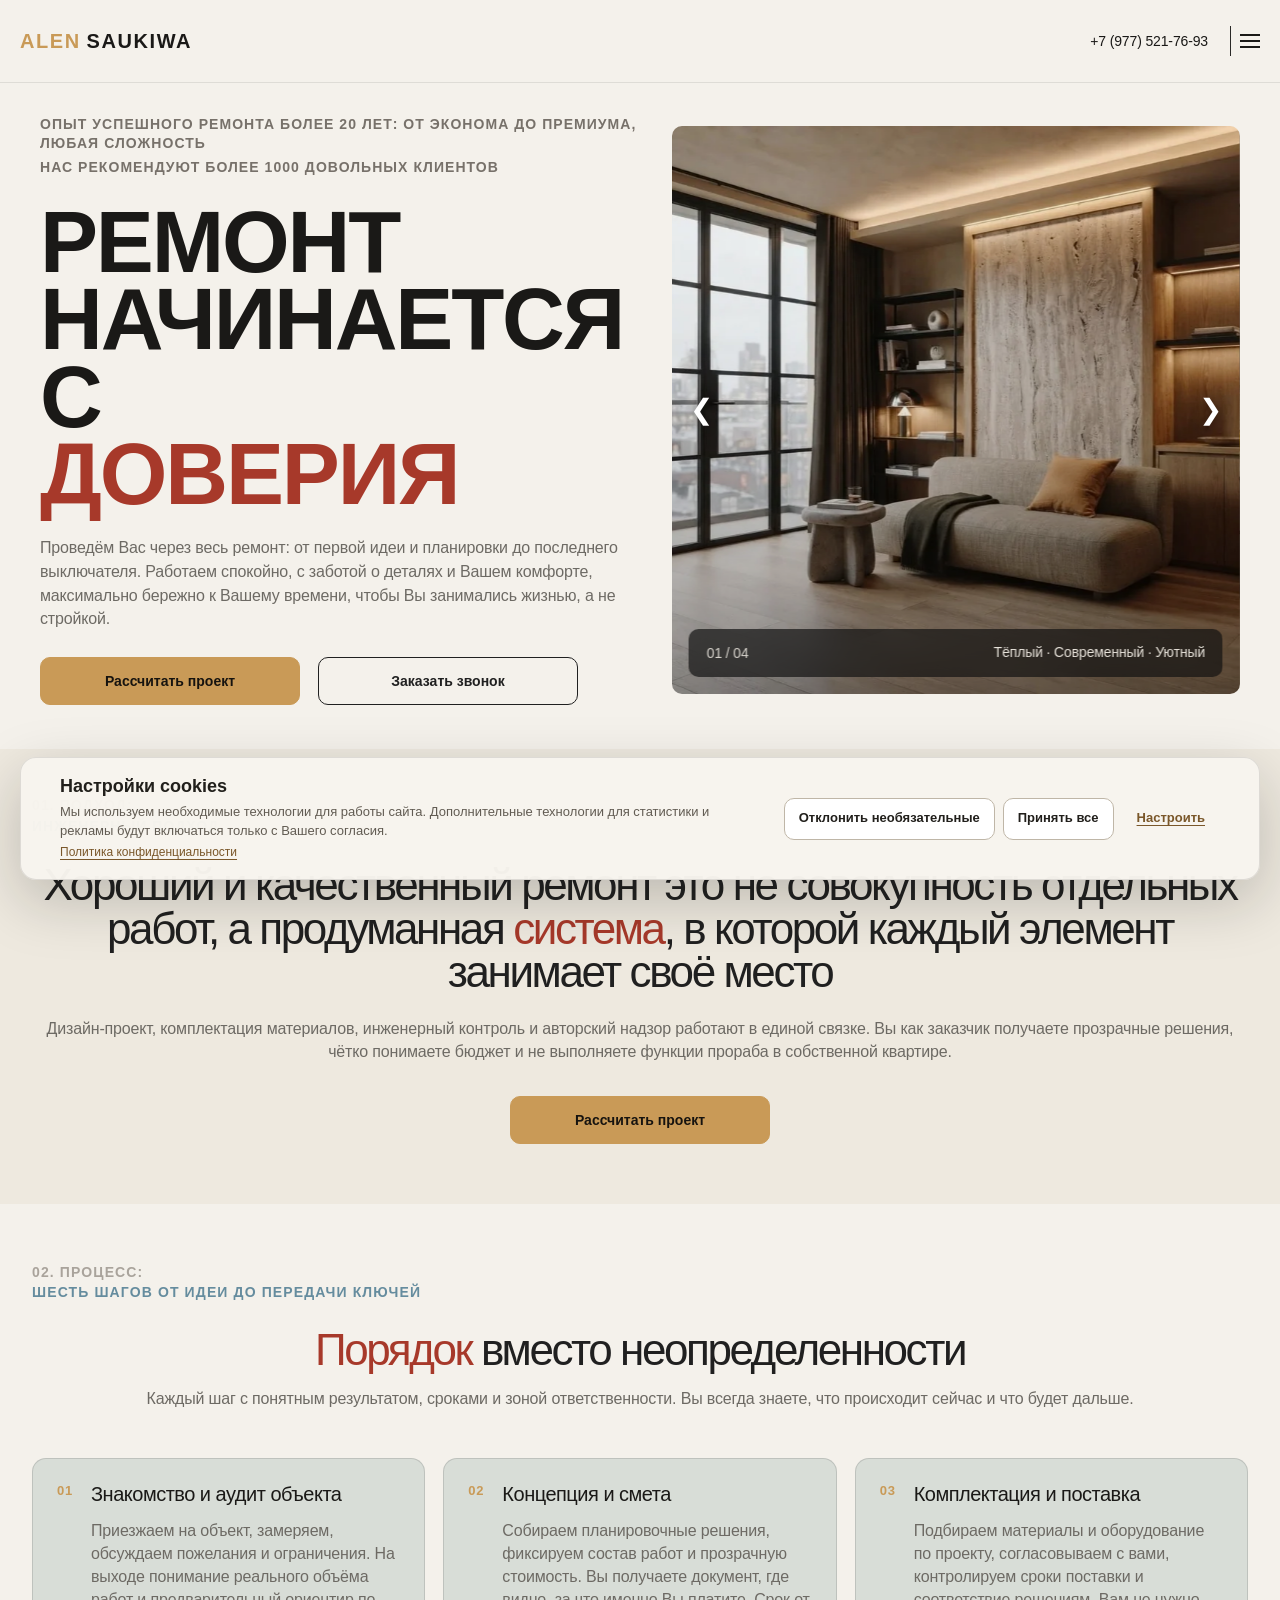
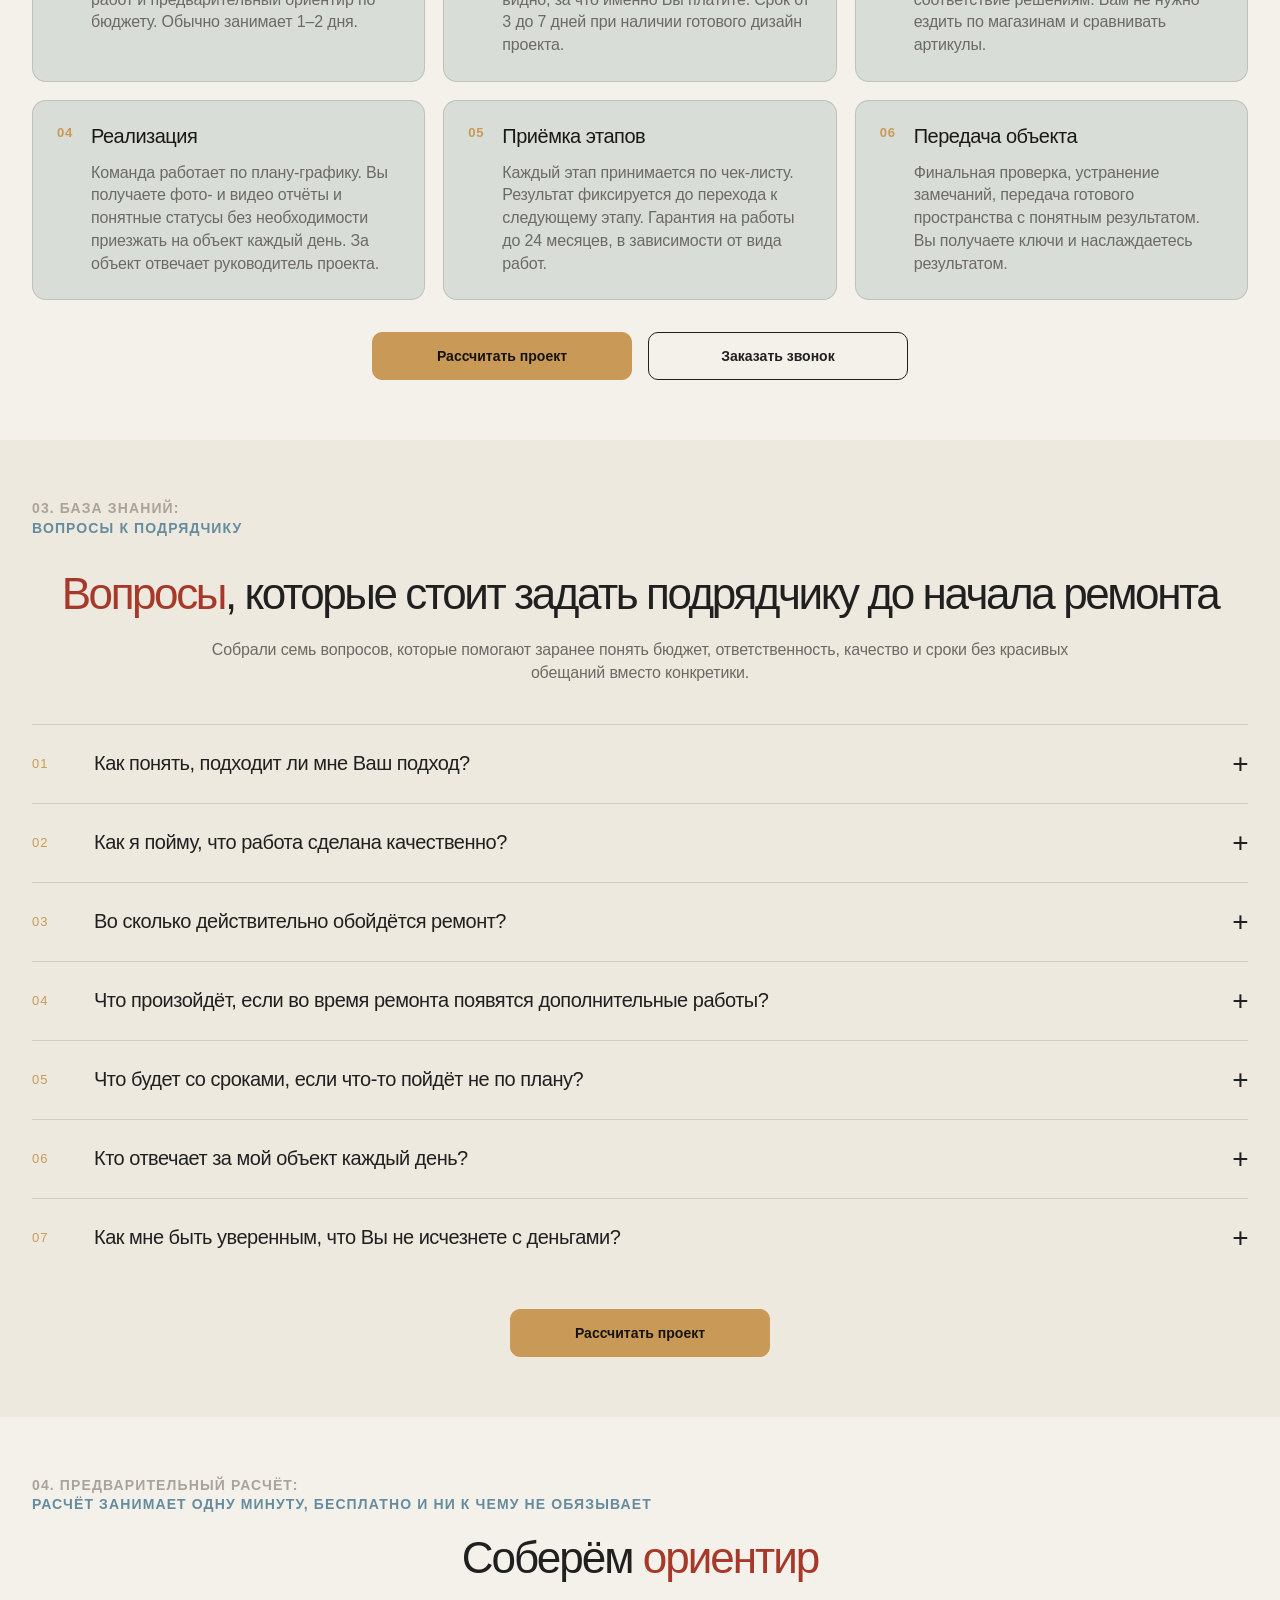
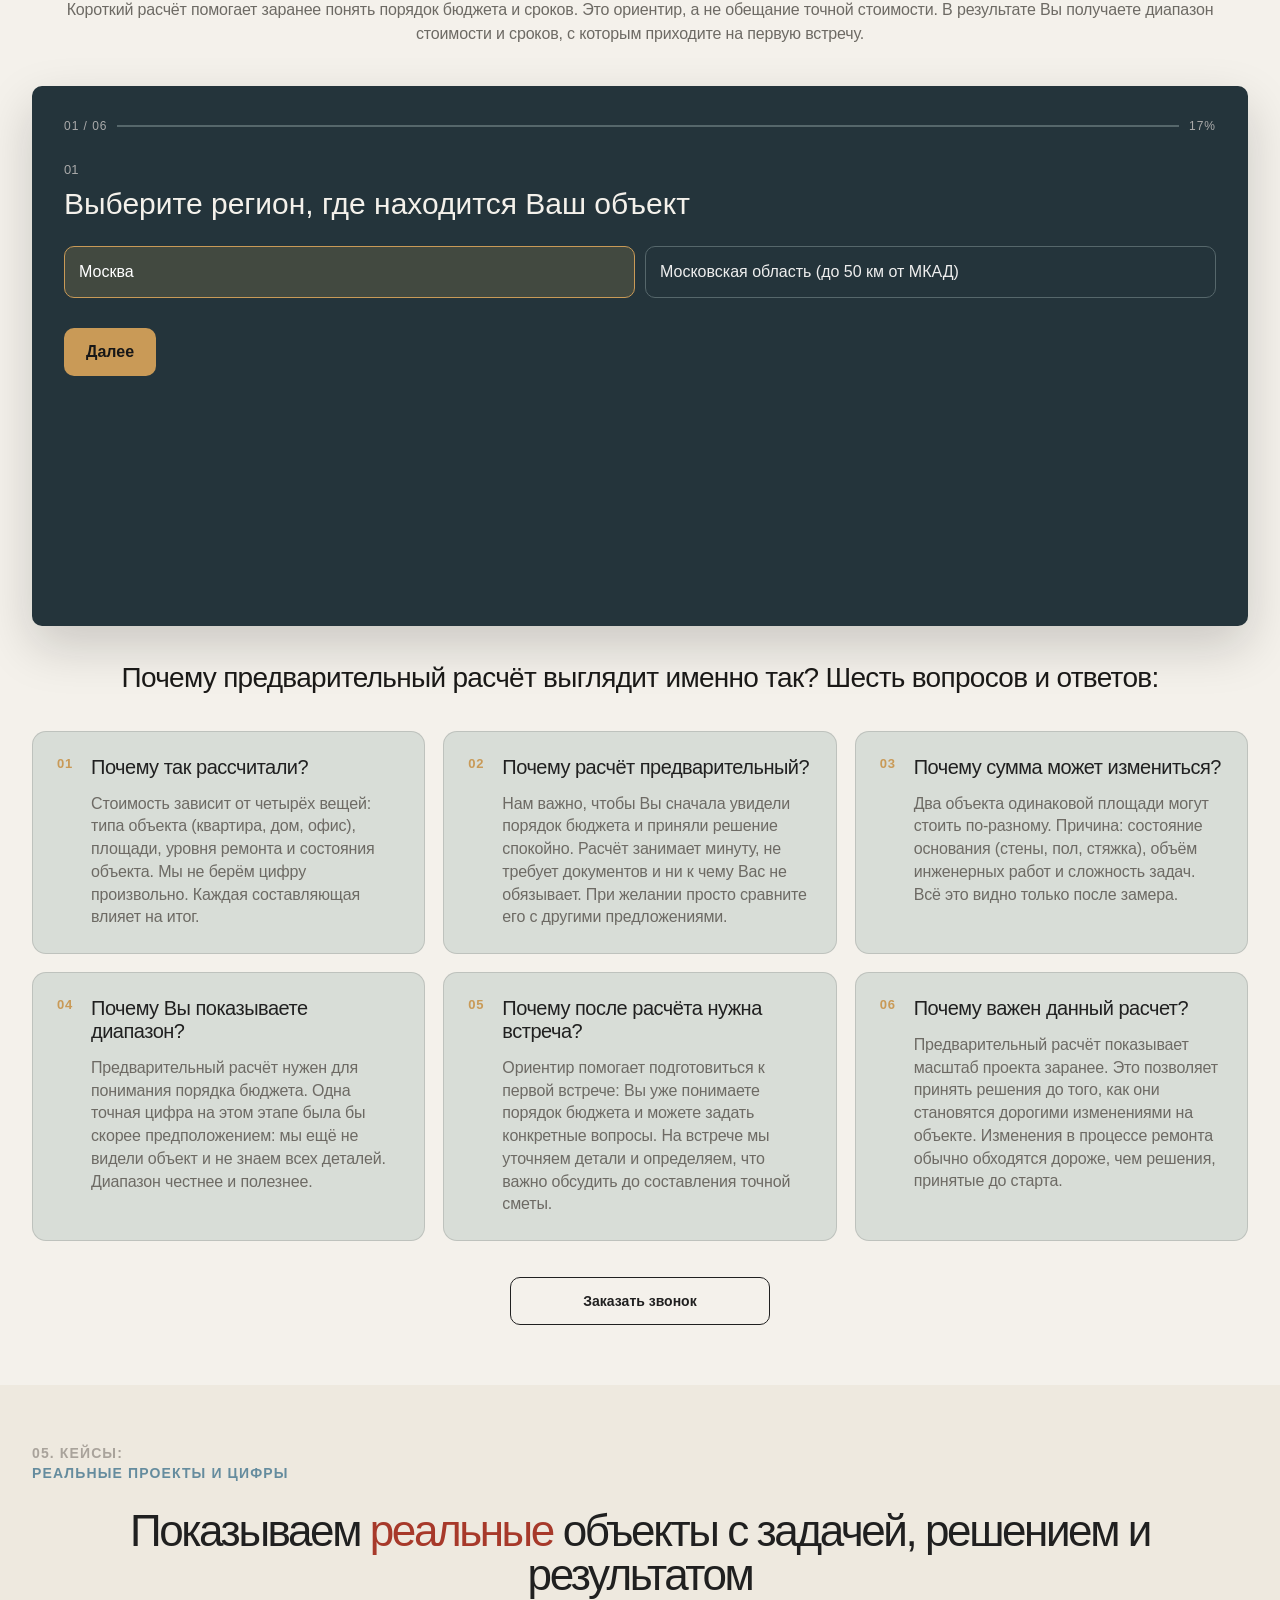
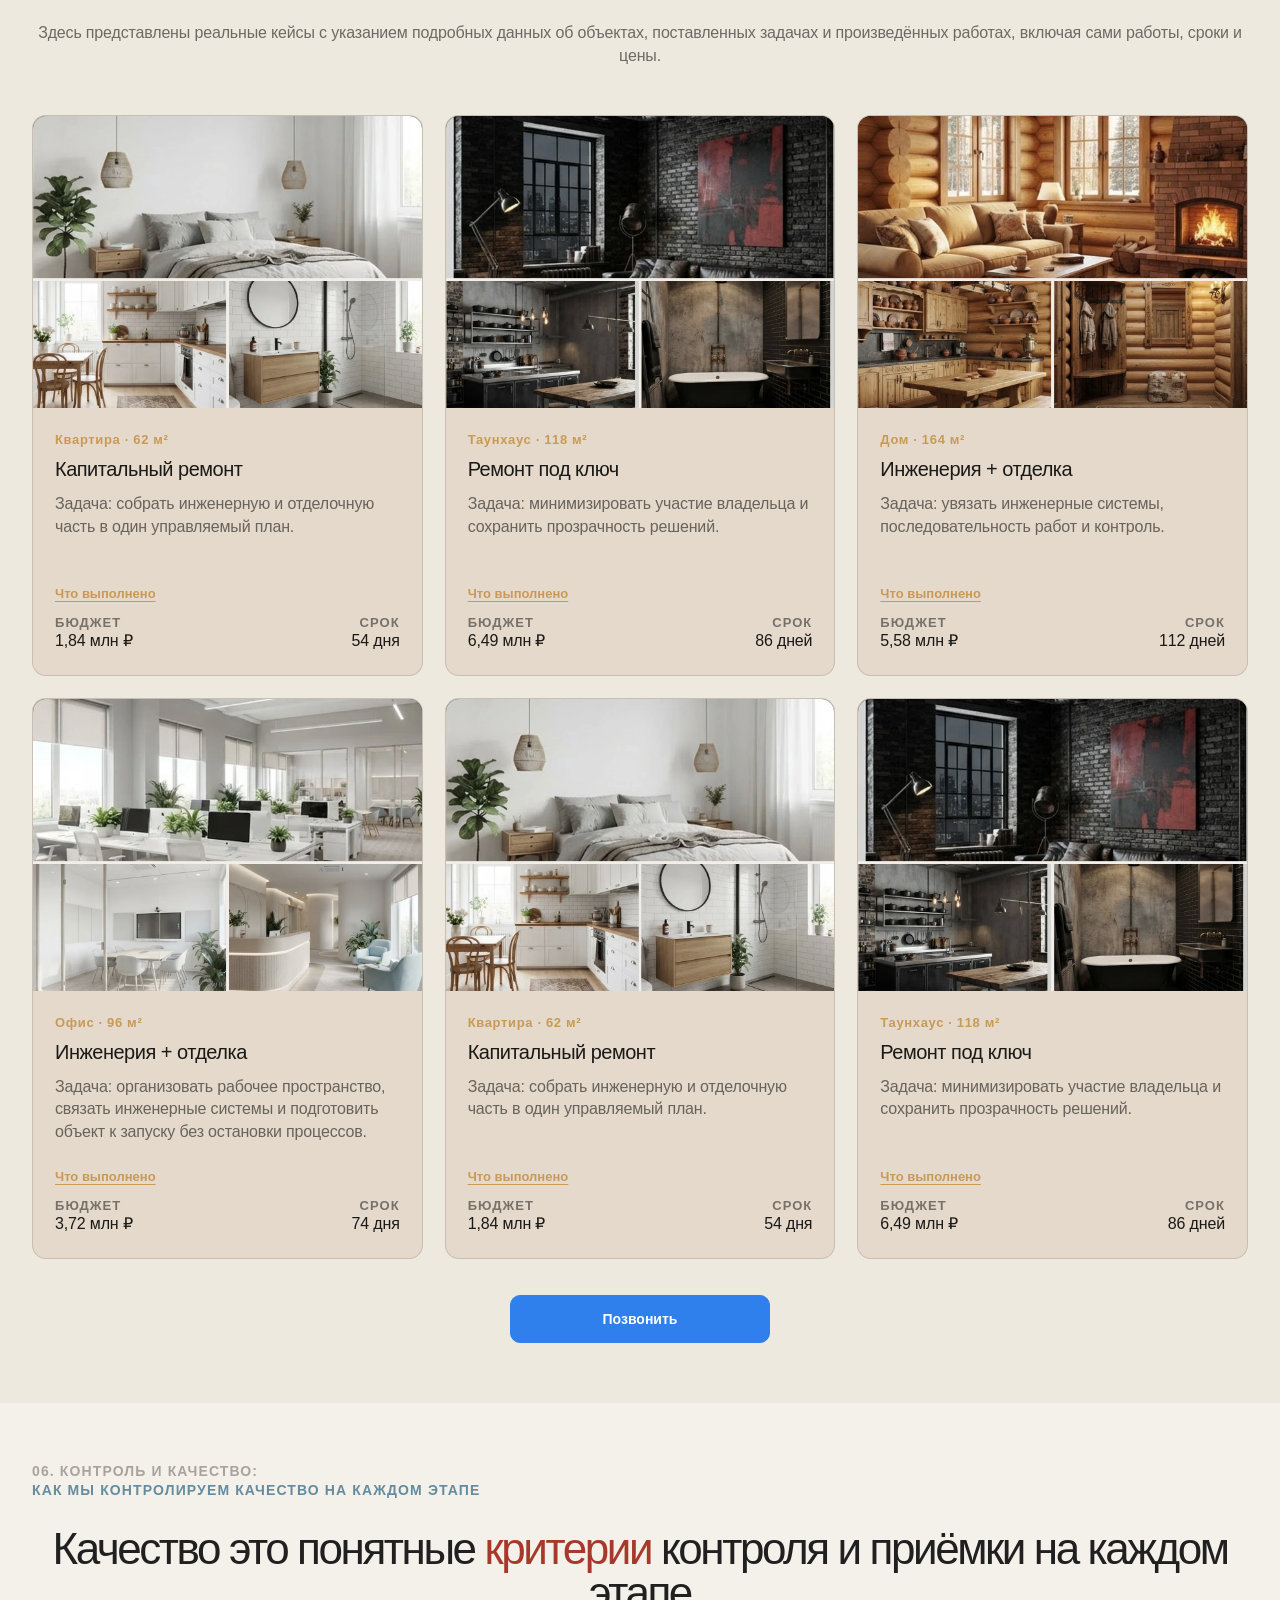
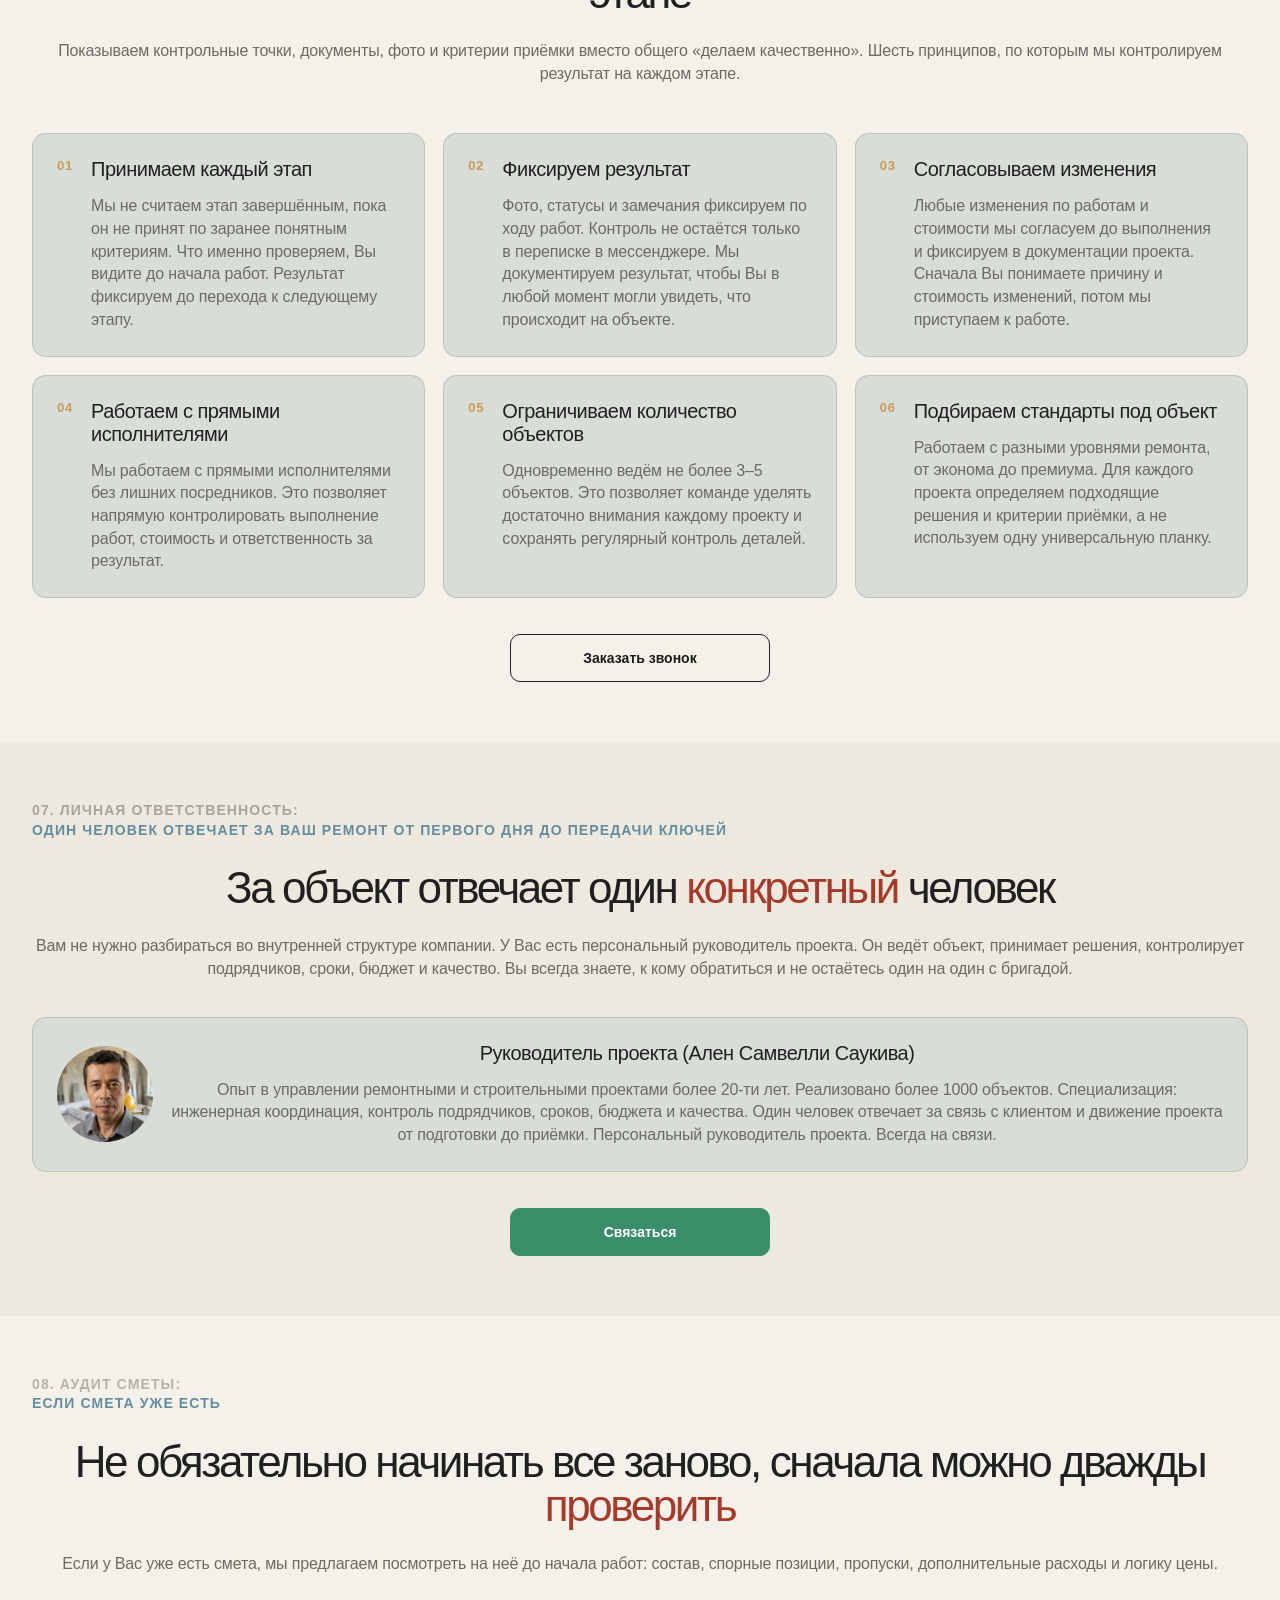
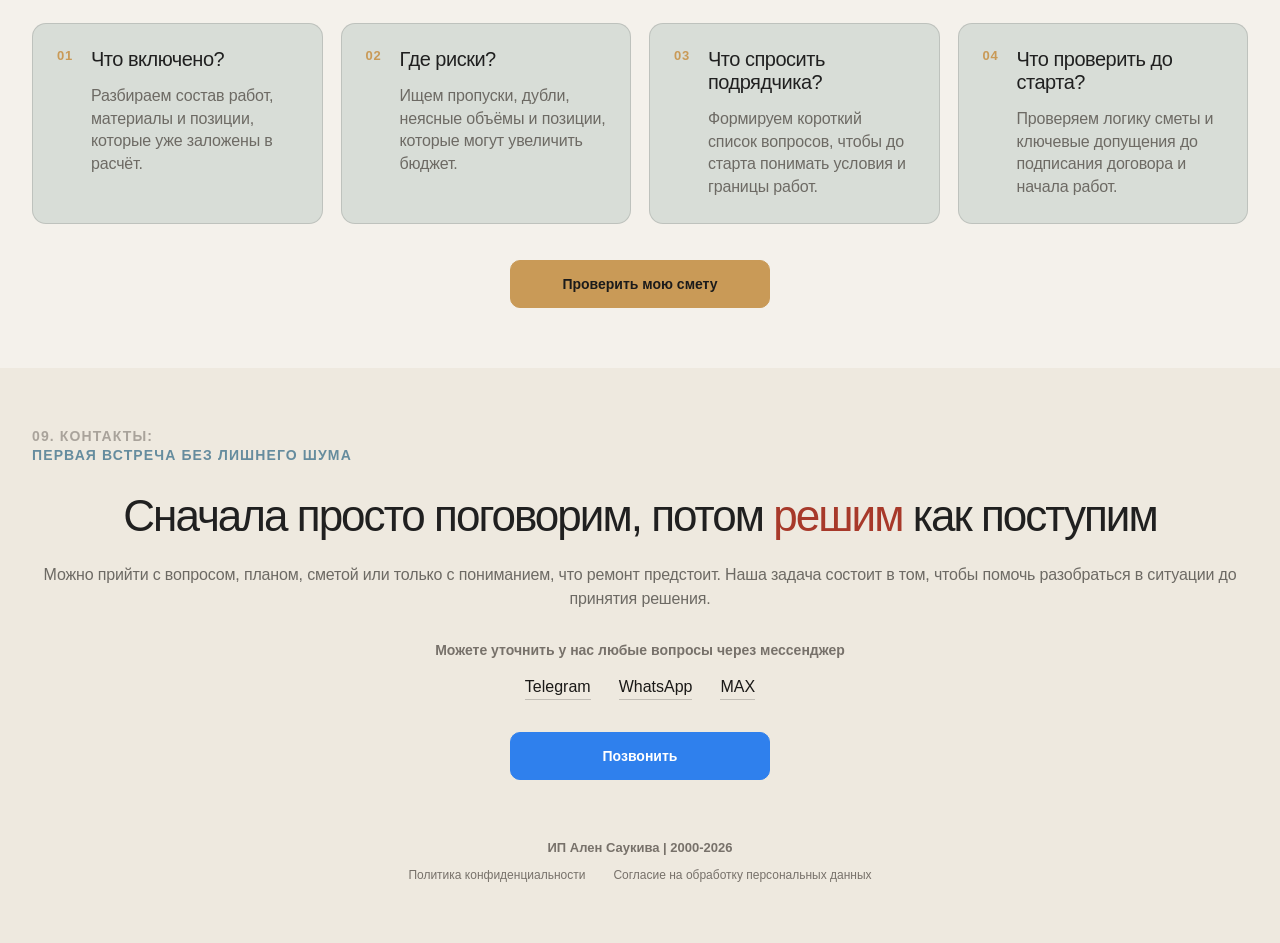
==== commit 7c14b1d5: "candidate_131" ====
--- a/index.html
+++ b/index.html
@@ -8,7 +8,6 @@
 <title>Ремонт квартир под ключ с инженерным подходом</title>
 <link href="https://fonts.googleapis.com" rel="preconnect">
 <link crossorigin="" href="https://fonts.gstatic.com" rel="preconnect">
-<link href="https://fonts.googleapis.com/css2?family=Inter:wght@300;400;500;600;700&amp;family=Manrope:wght@400;500;600;700&amp;display=swap" rel="stylesheet">
 <link href="styles.min.css" rel="stylesheet">
 <link href="assets/favicon.svg" rel="icon" type="image/svg+xml">
 </head>
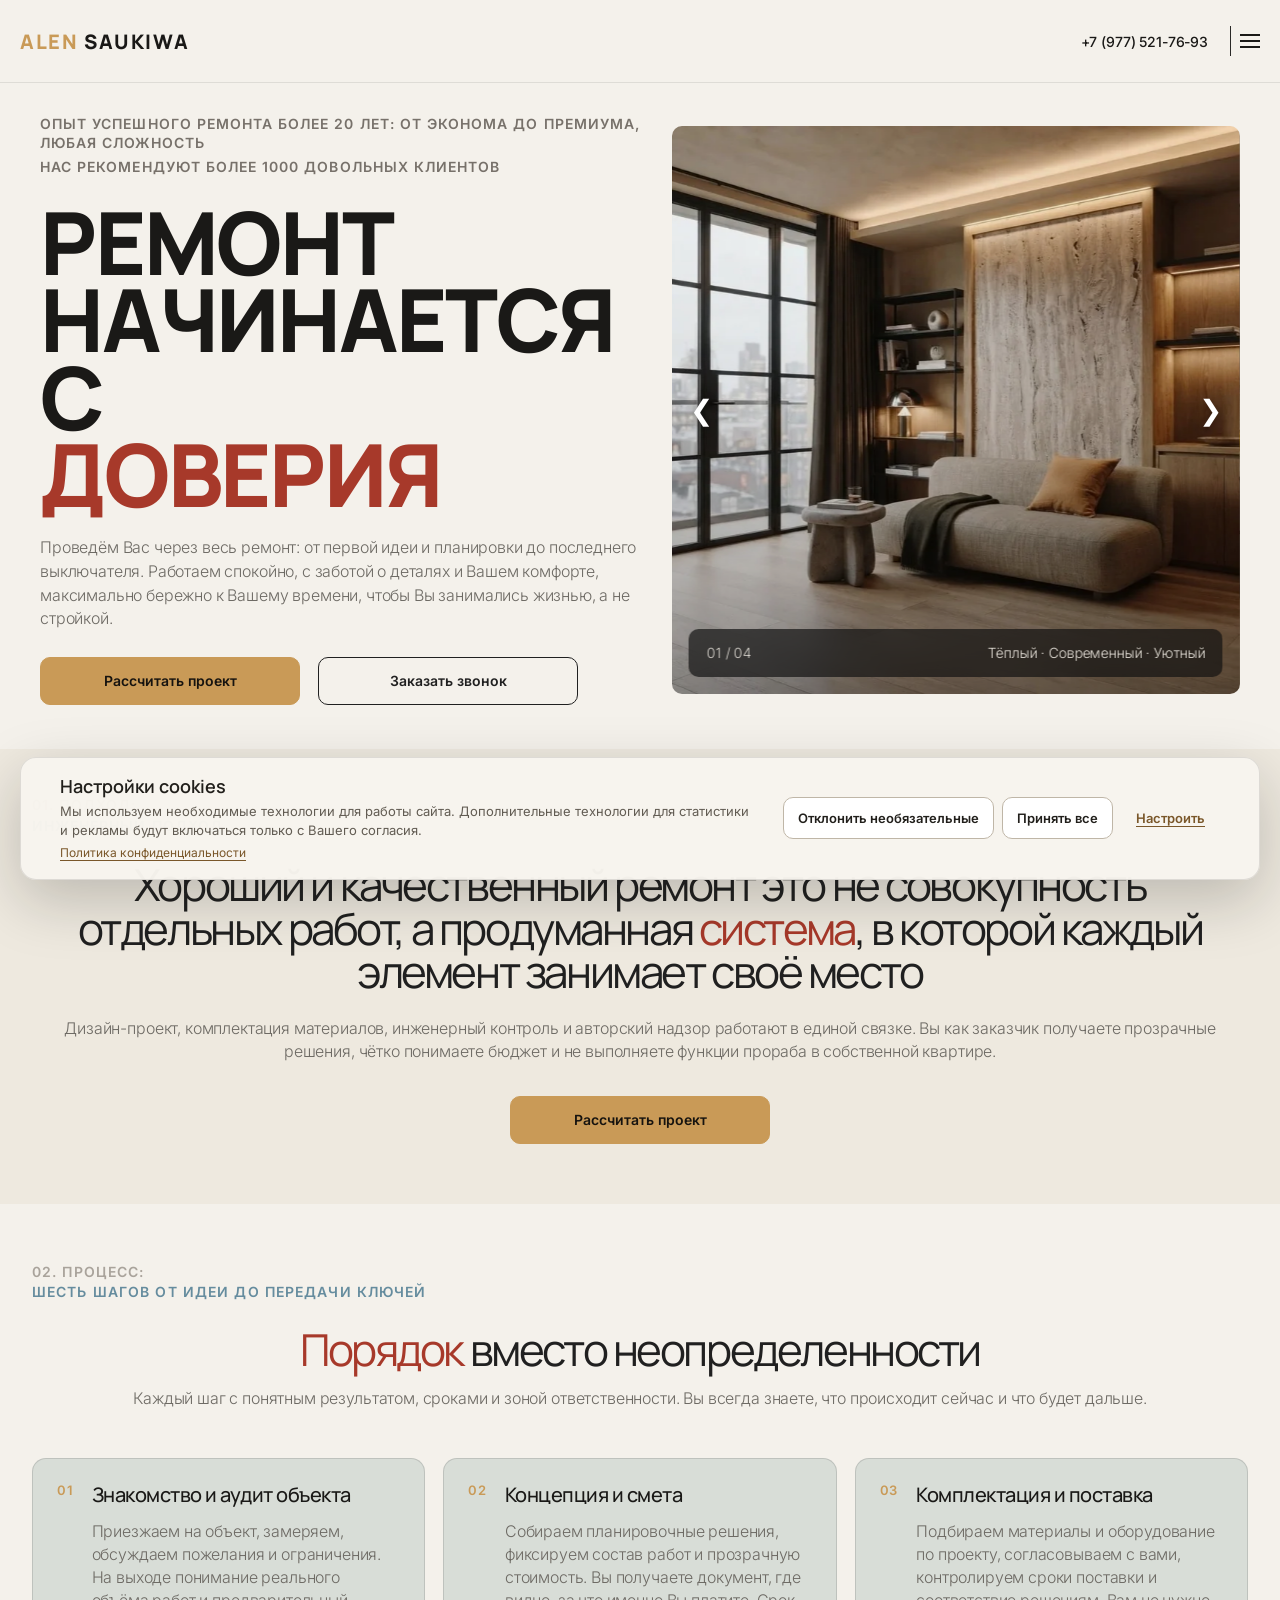
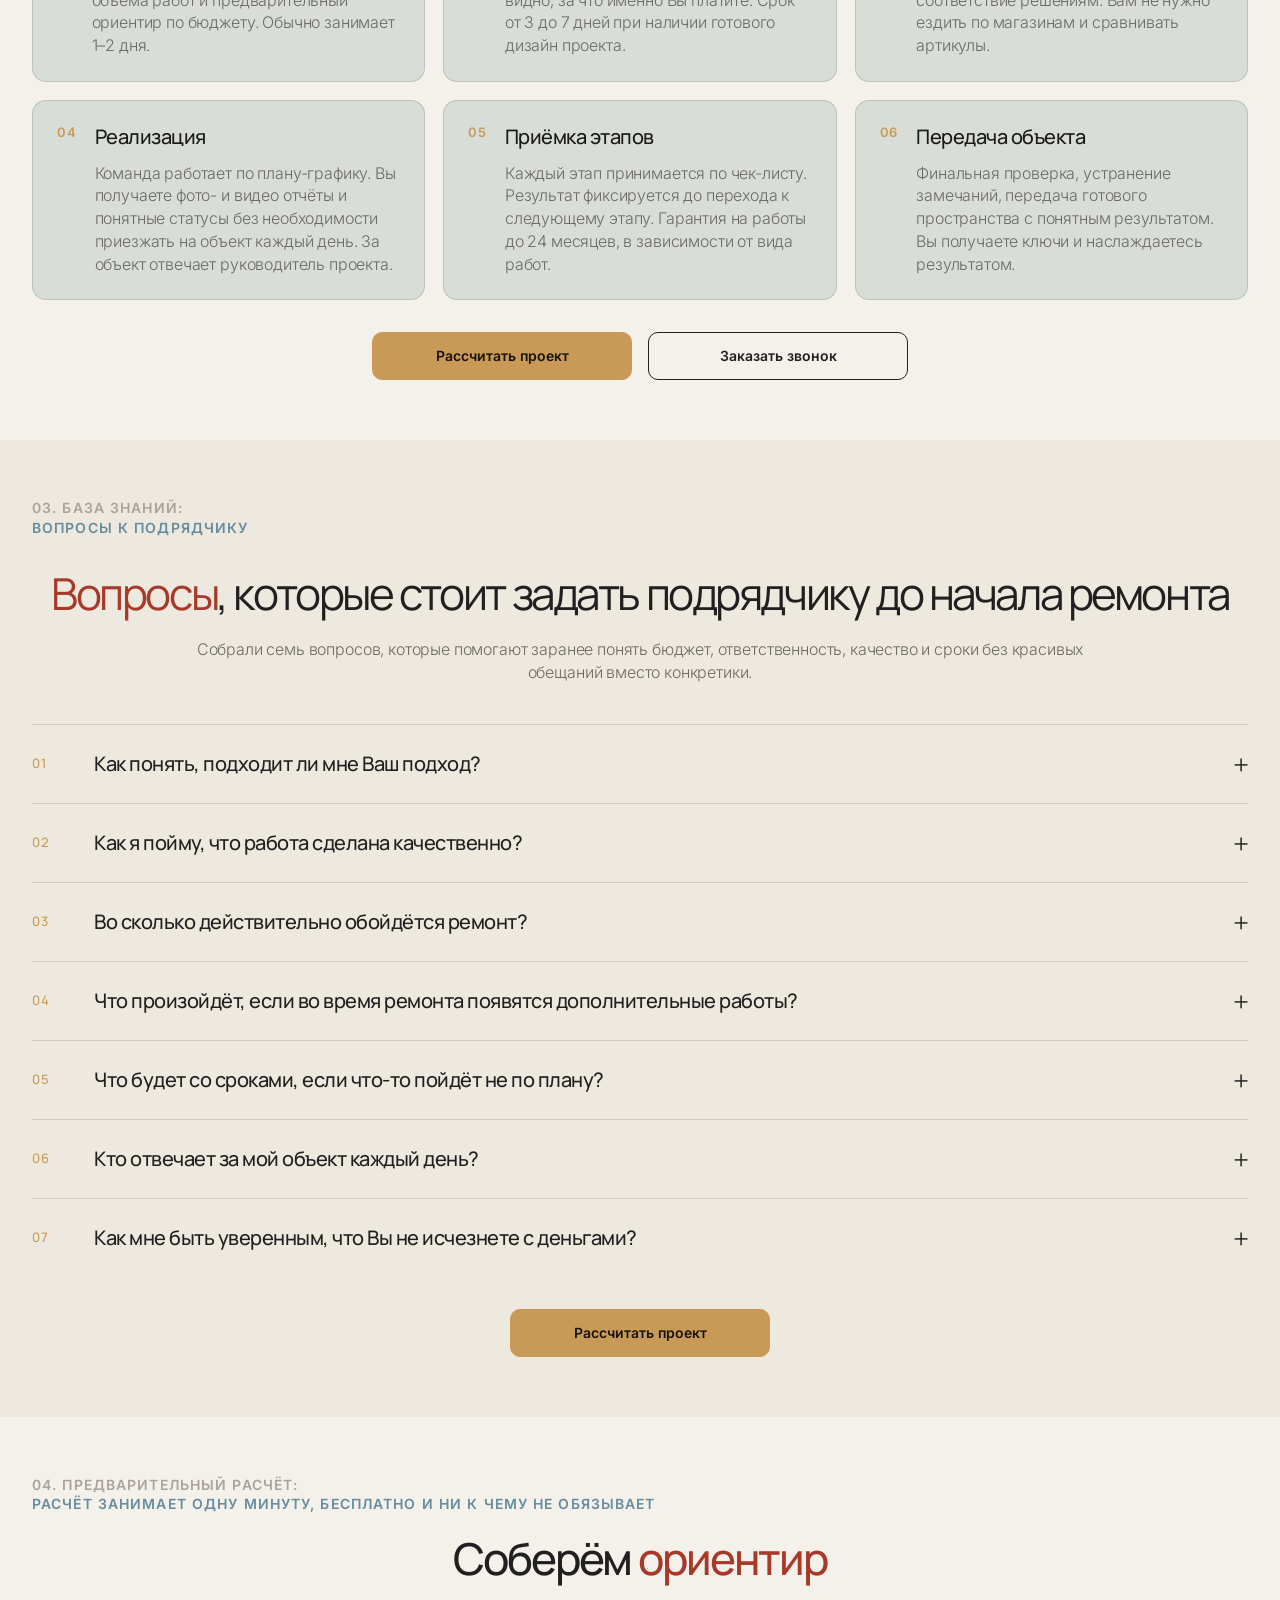
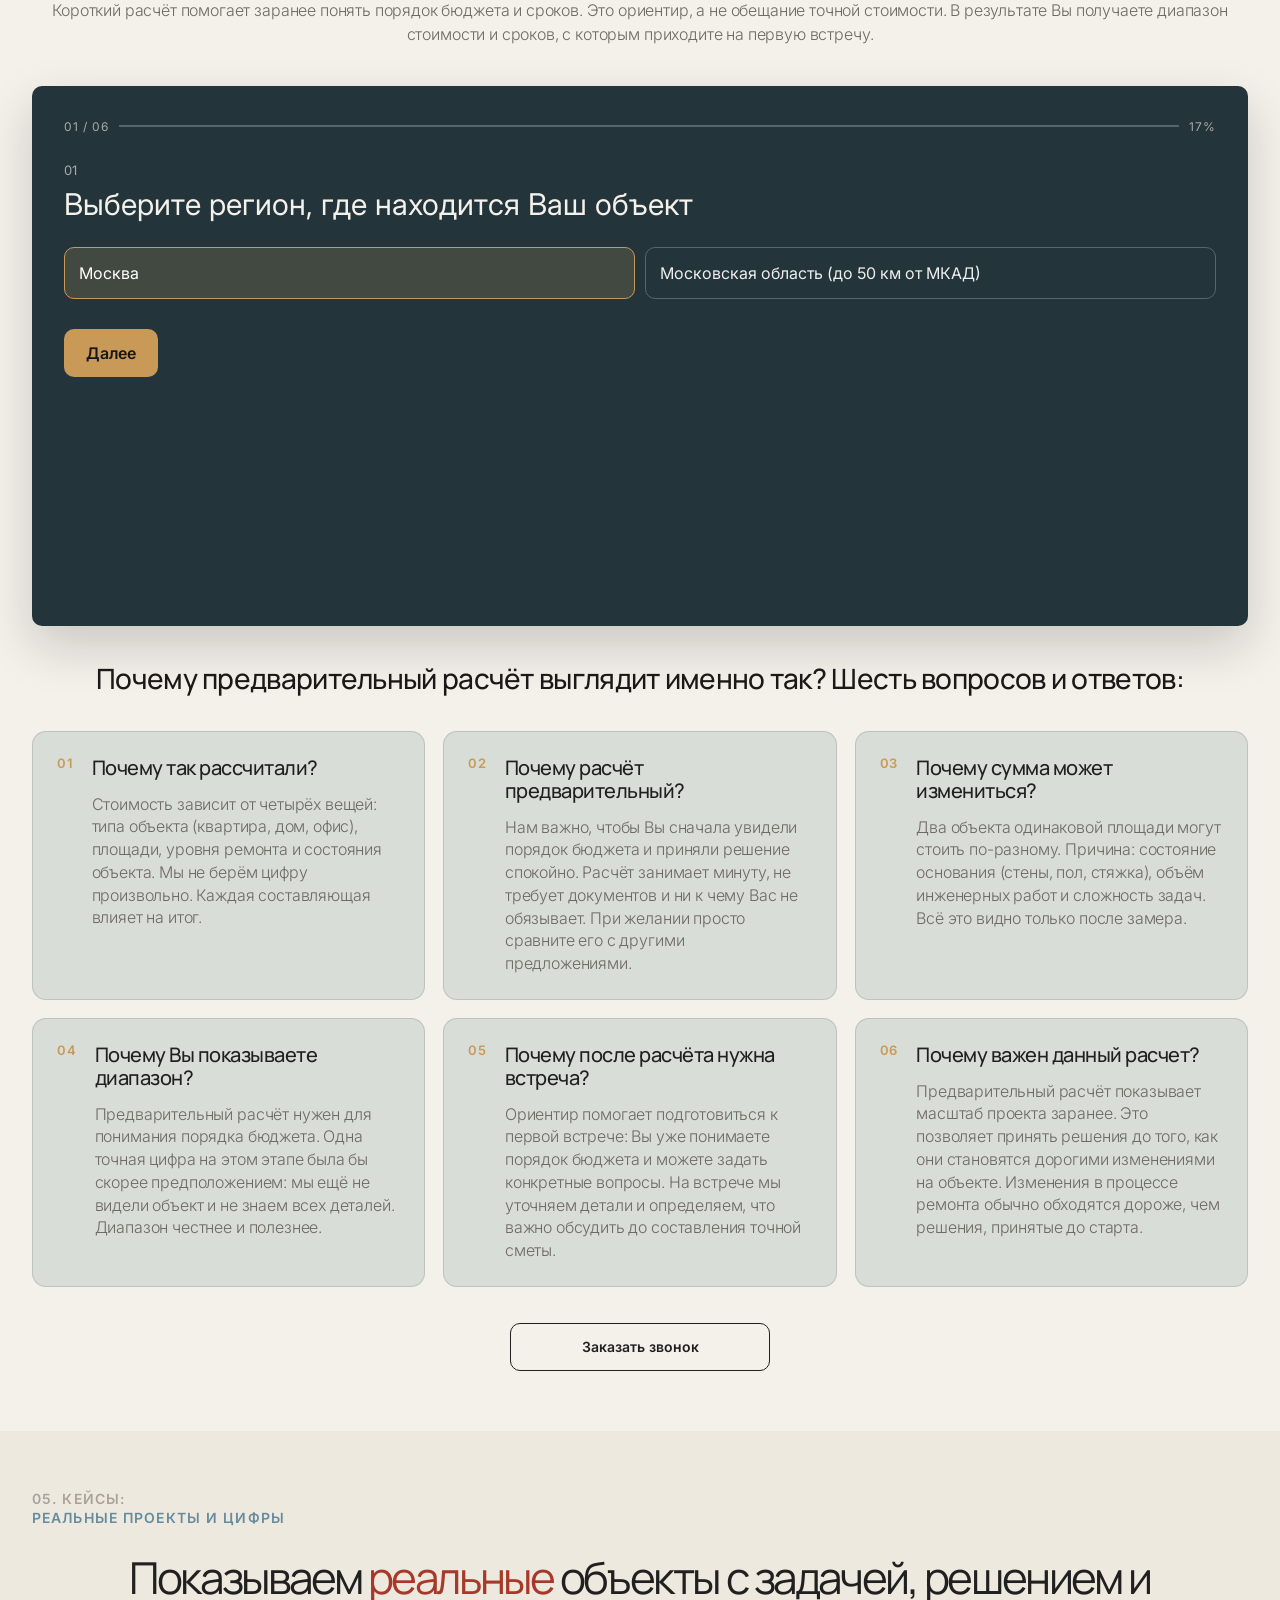
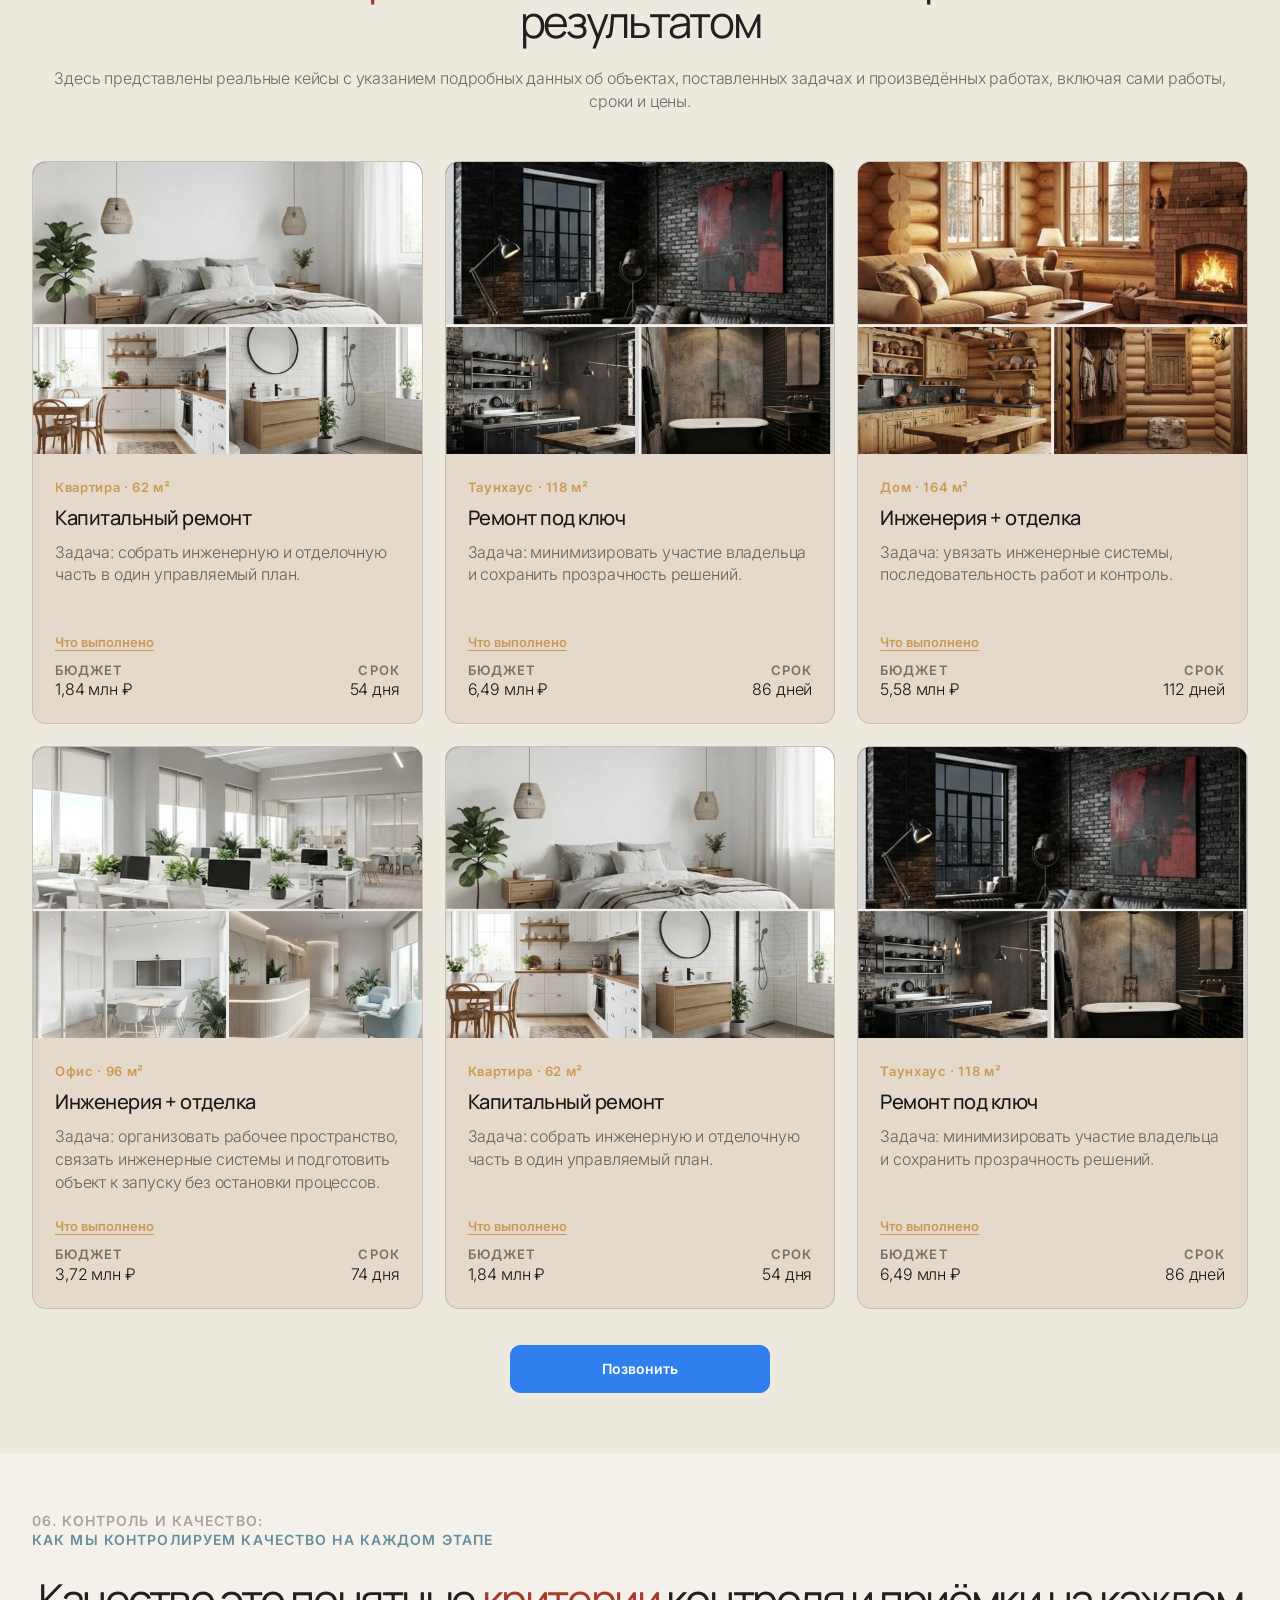
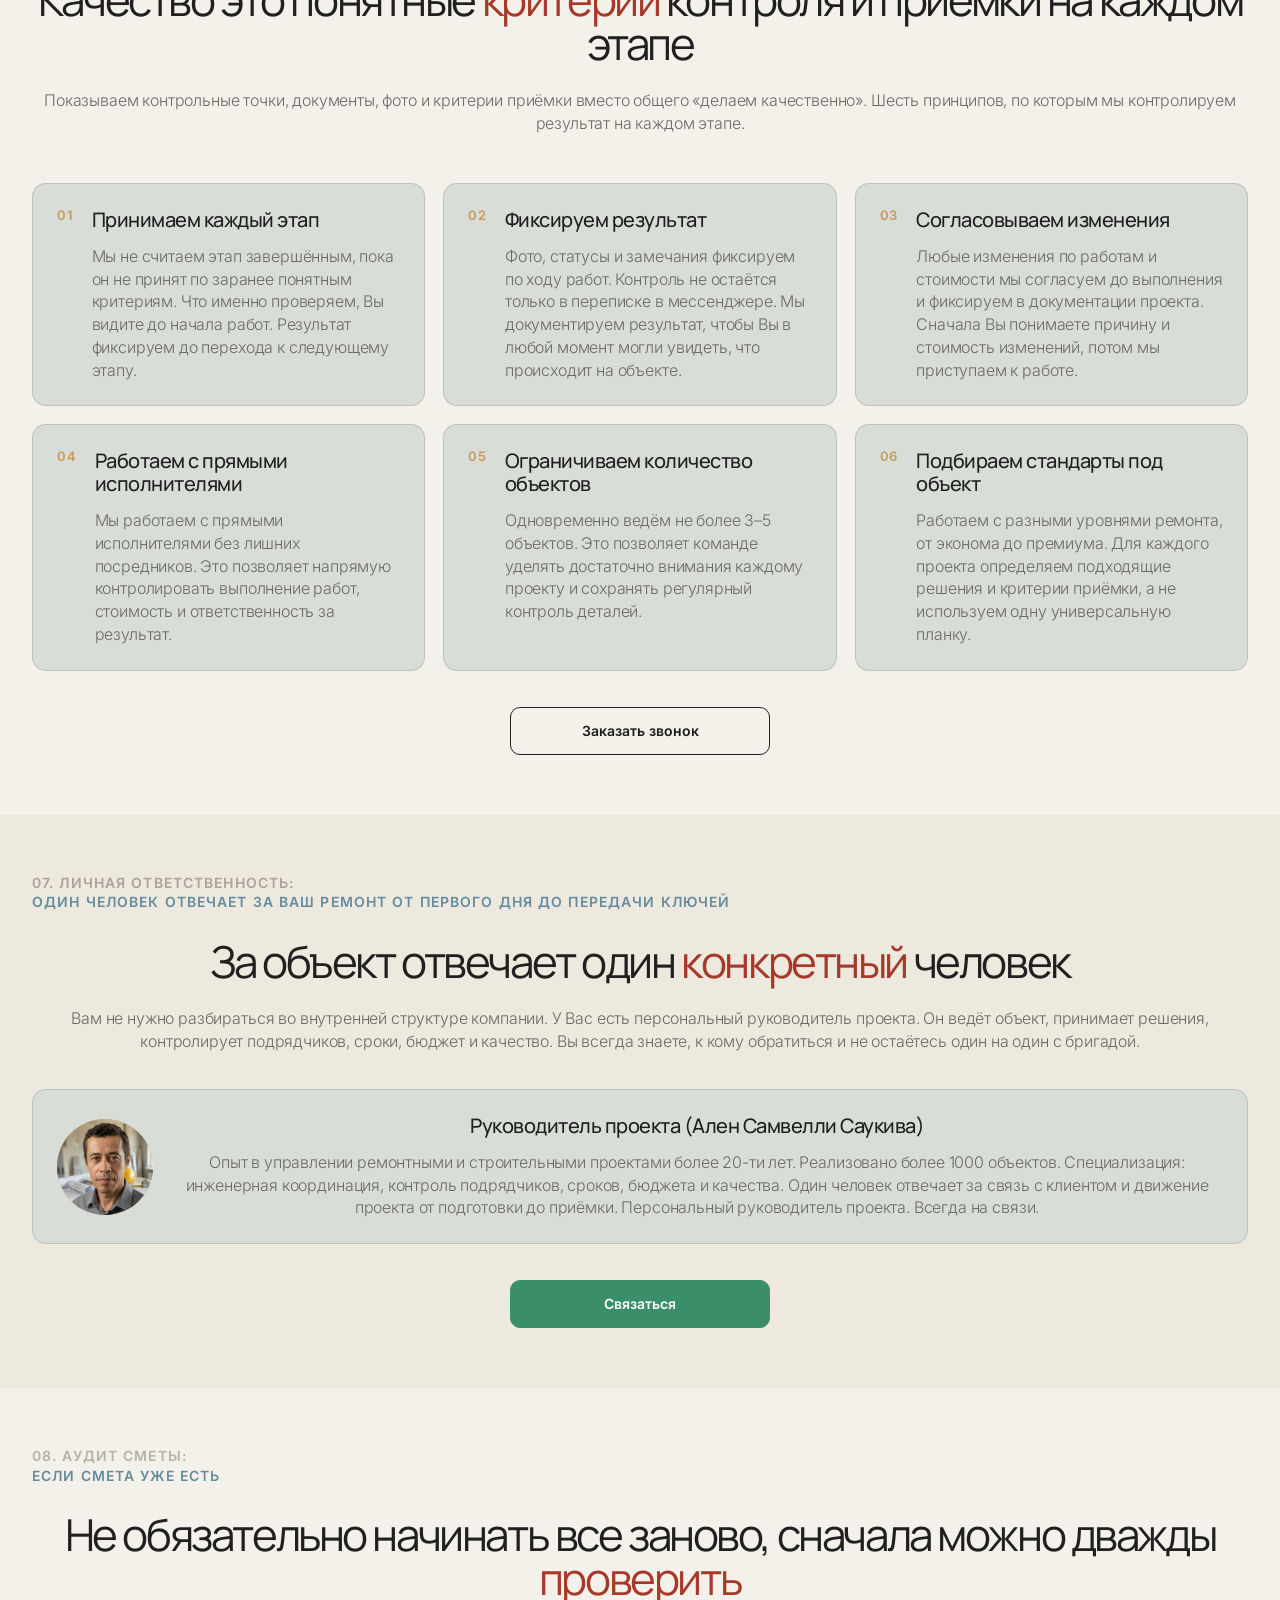
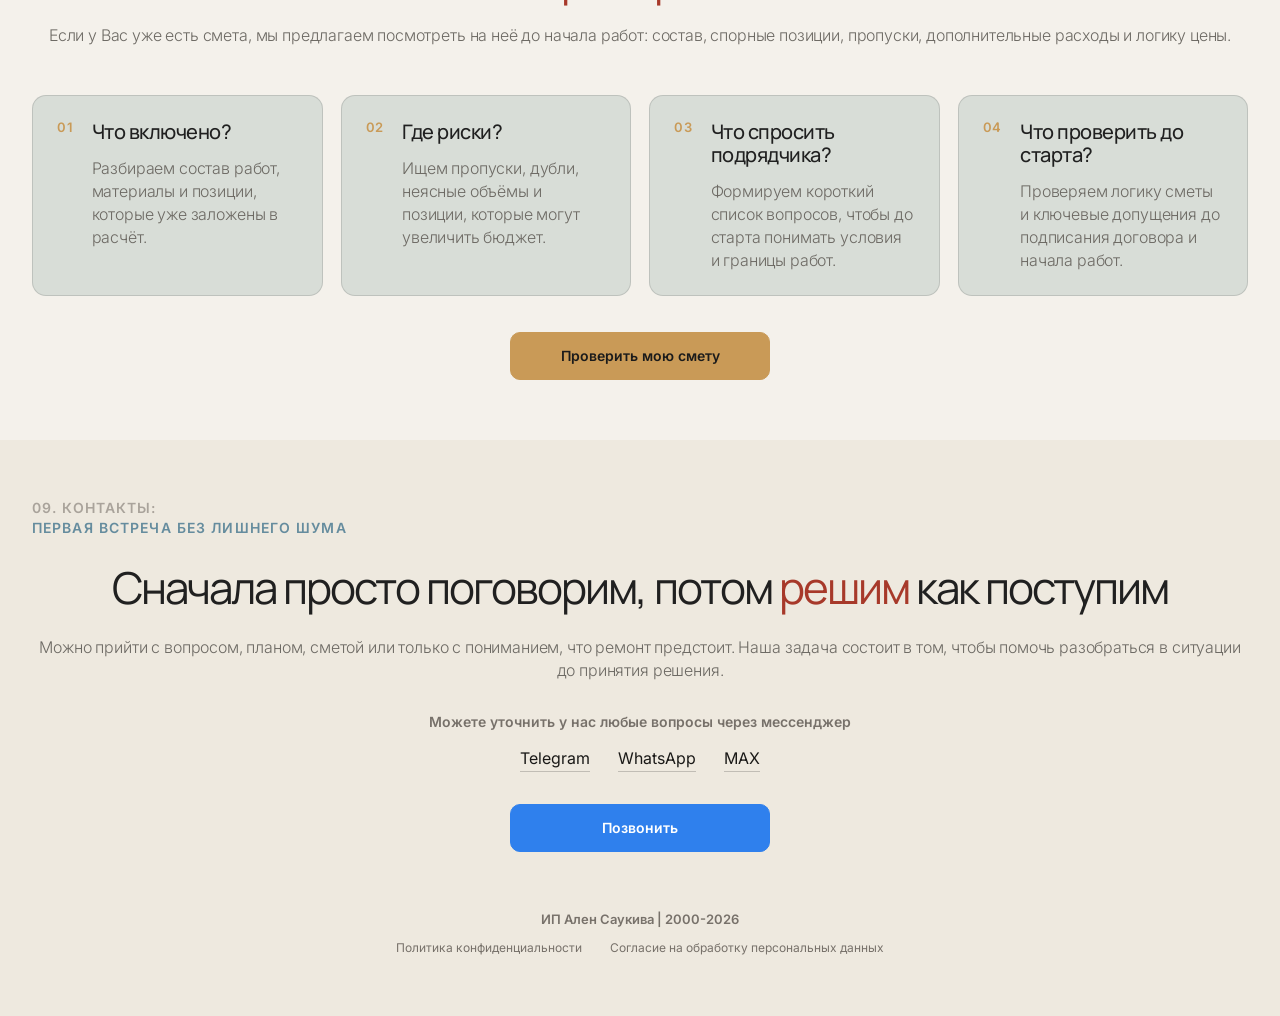
==== commit c3f12027: "131_B" ====
--- a/index.html
+++ b/index.html
@@ -8,6 +8,8 @@
 <title>Ремонт квартир под ключ с инженерным подходом</title>
 <link href="https://fonts.googleapis.com" rel="preconnect">
 <link crossorigin="" href="https://fonts.gstatic.com" rel="preconnect">
+<link href="https://fonts.googleapis.com/css2?family=Inter:wght@300;400;500;600;700&amp;family=Manrope:wght@400;500;600;700&amp;display=swap" rel="preload" as="style" onload="this.onload=null;this.rel='stylesheet'">
+<noscript><link href="https://fonts.googleapis.com/css2?family=Inter:wght@300;400;500;600;700&amp;family=Manrope:wght@400;500;600;700&amp;display=swap" rel="stylesheet"></noscript>
 <link href="styles.min.css" rel="stylesheet">
 <link href="assets/favicon.svg" rel="icon" type="image/svg+xml">
 </head>
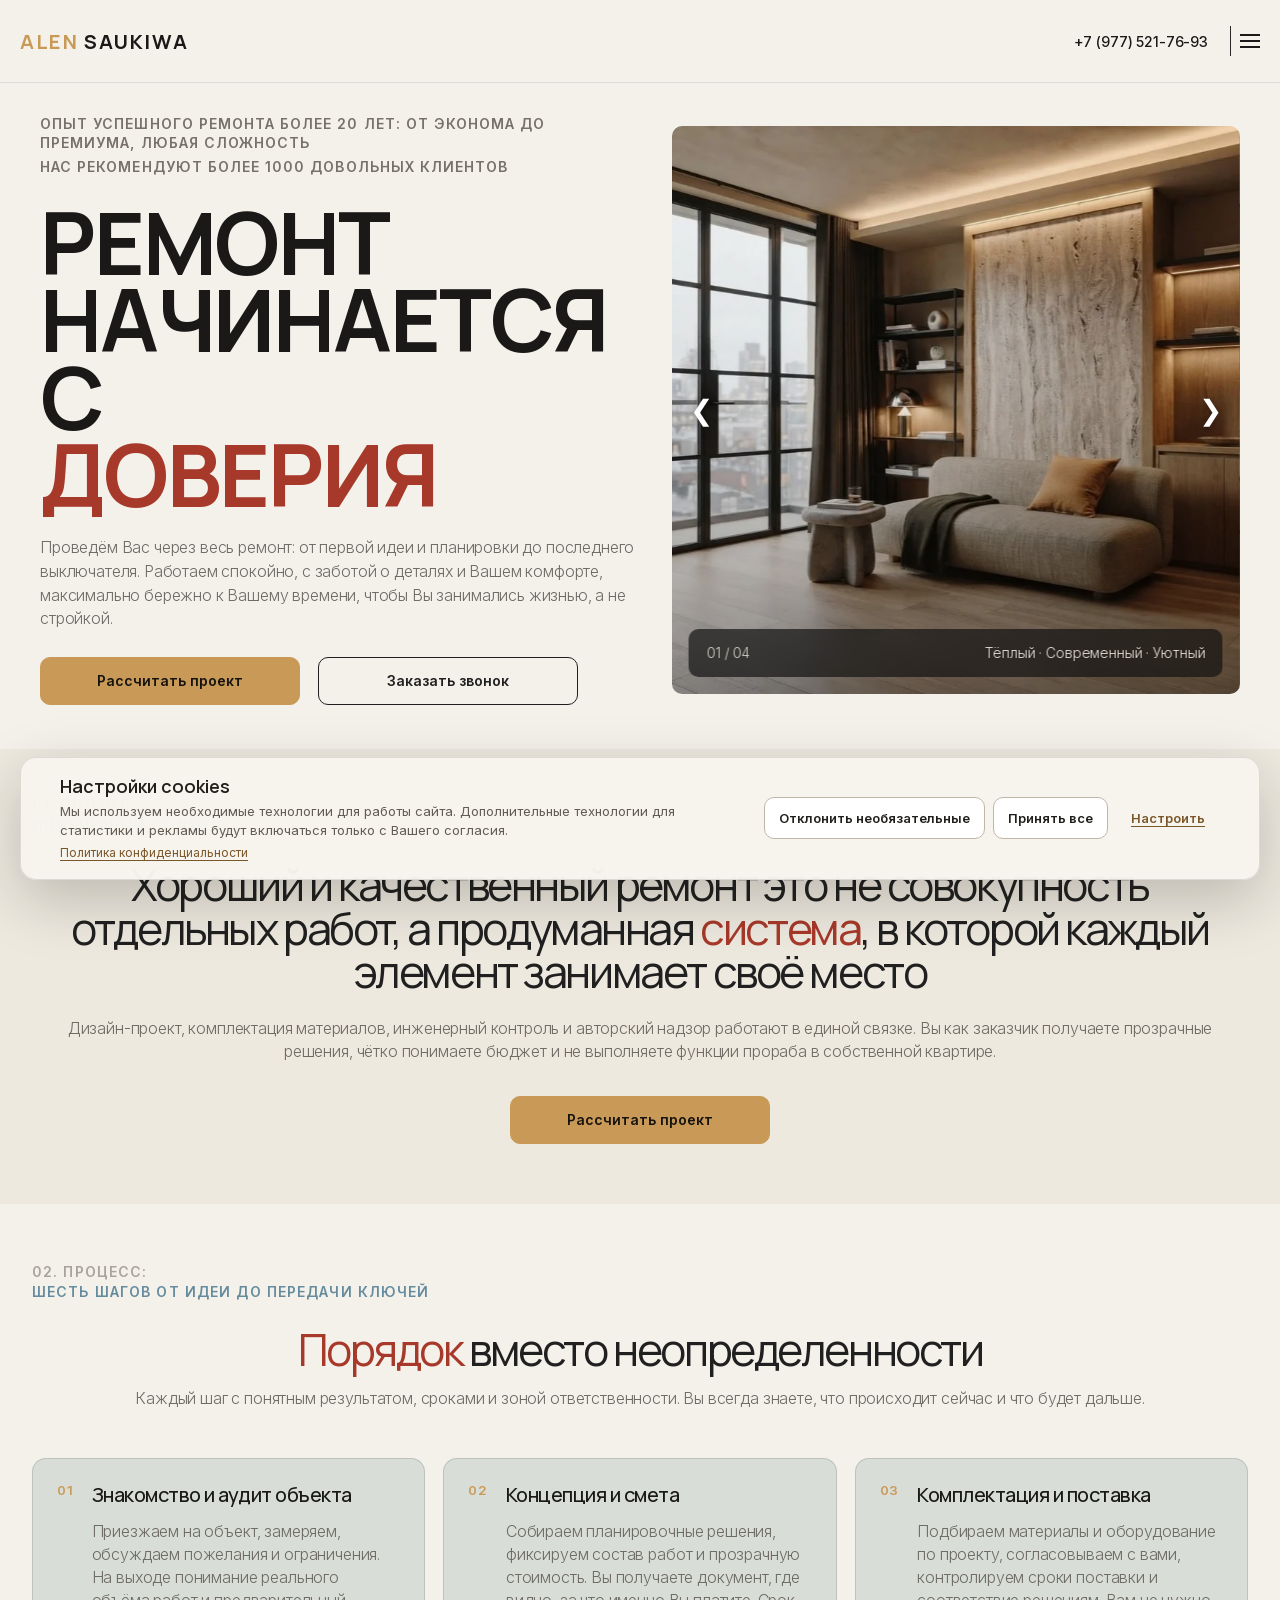
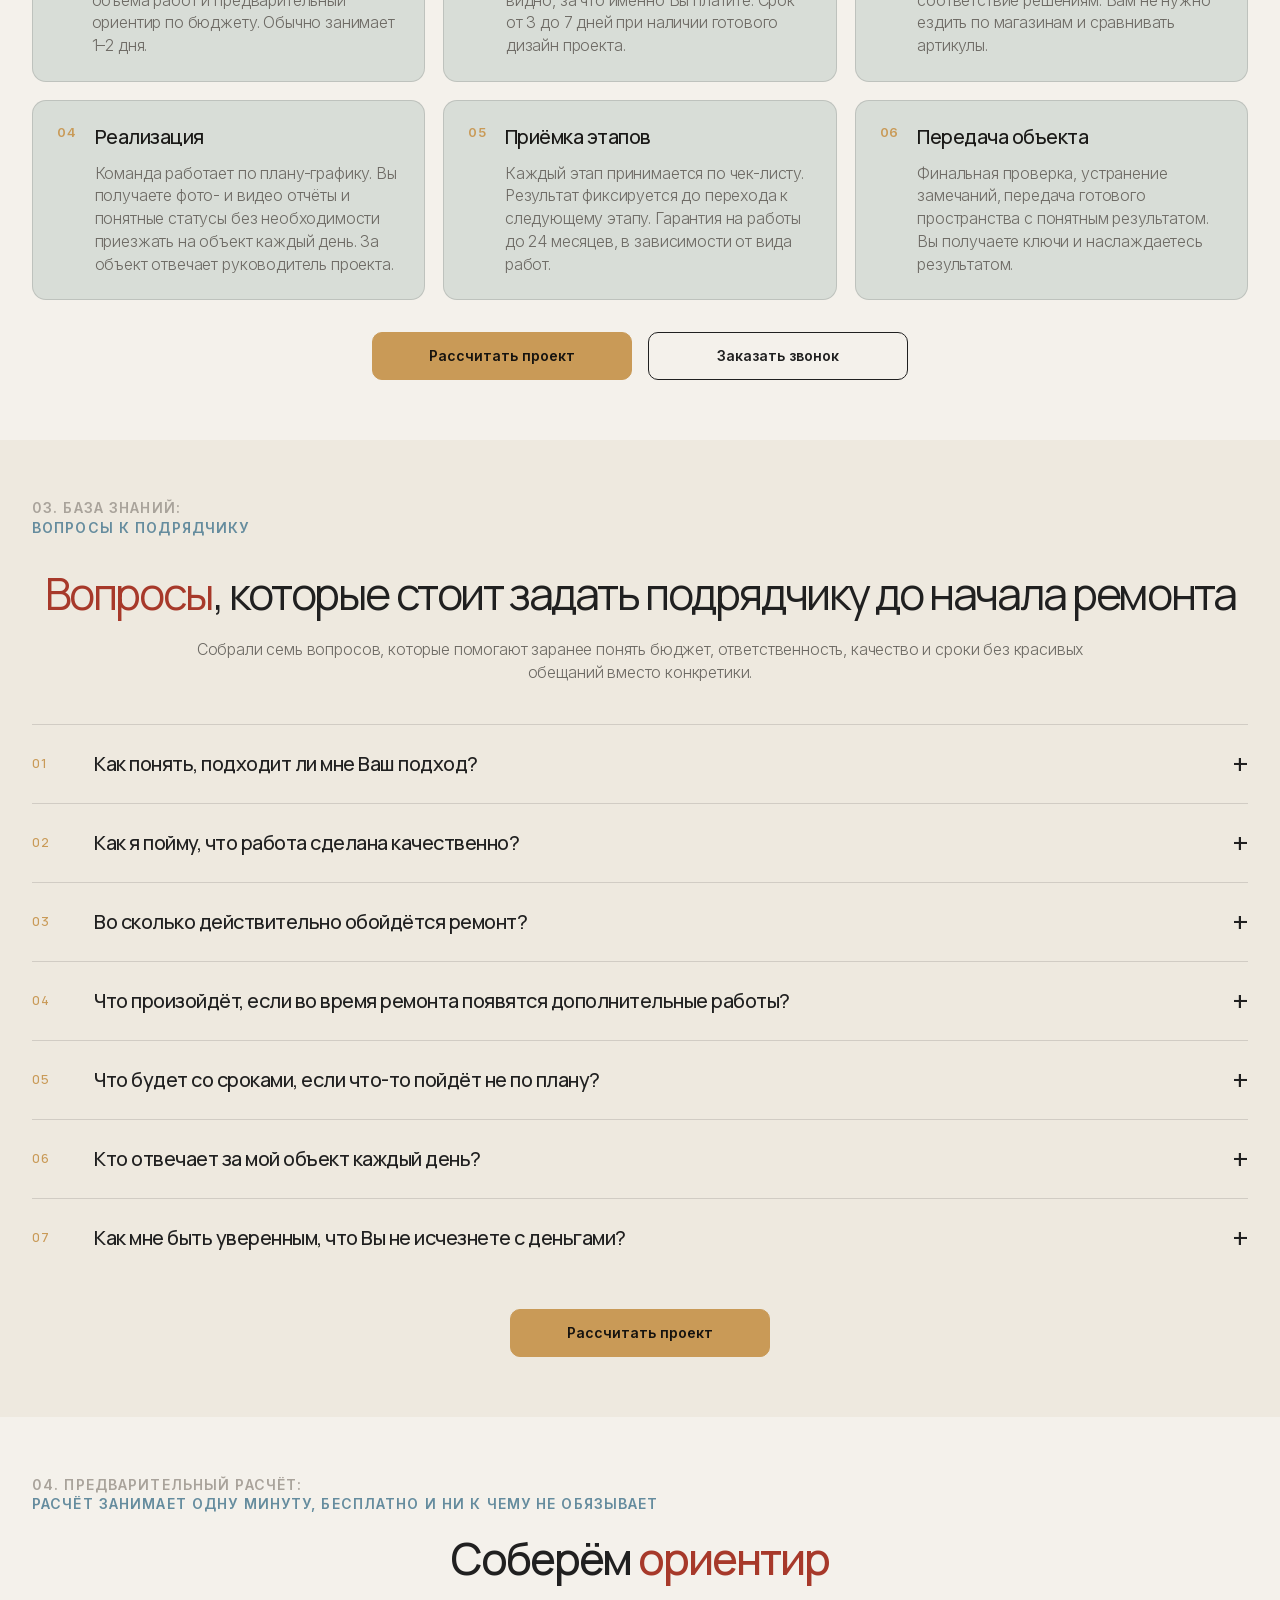
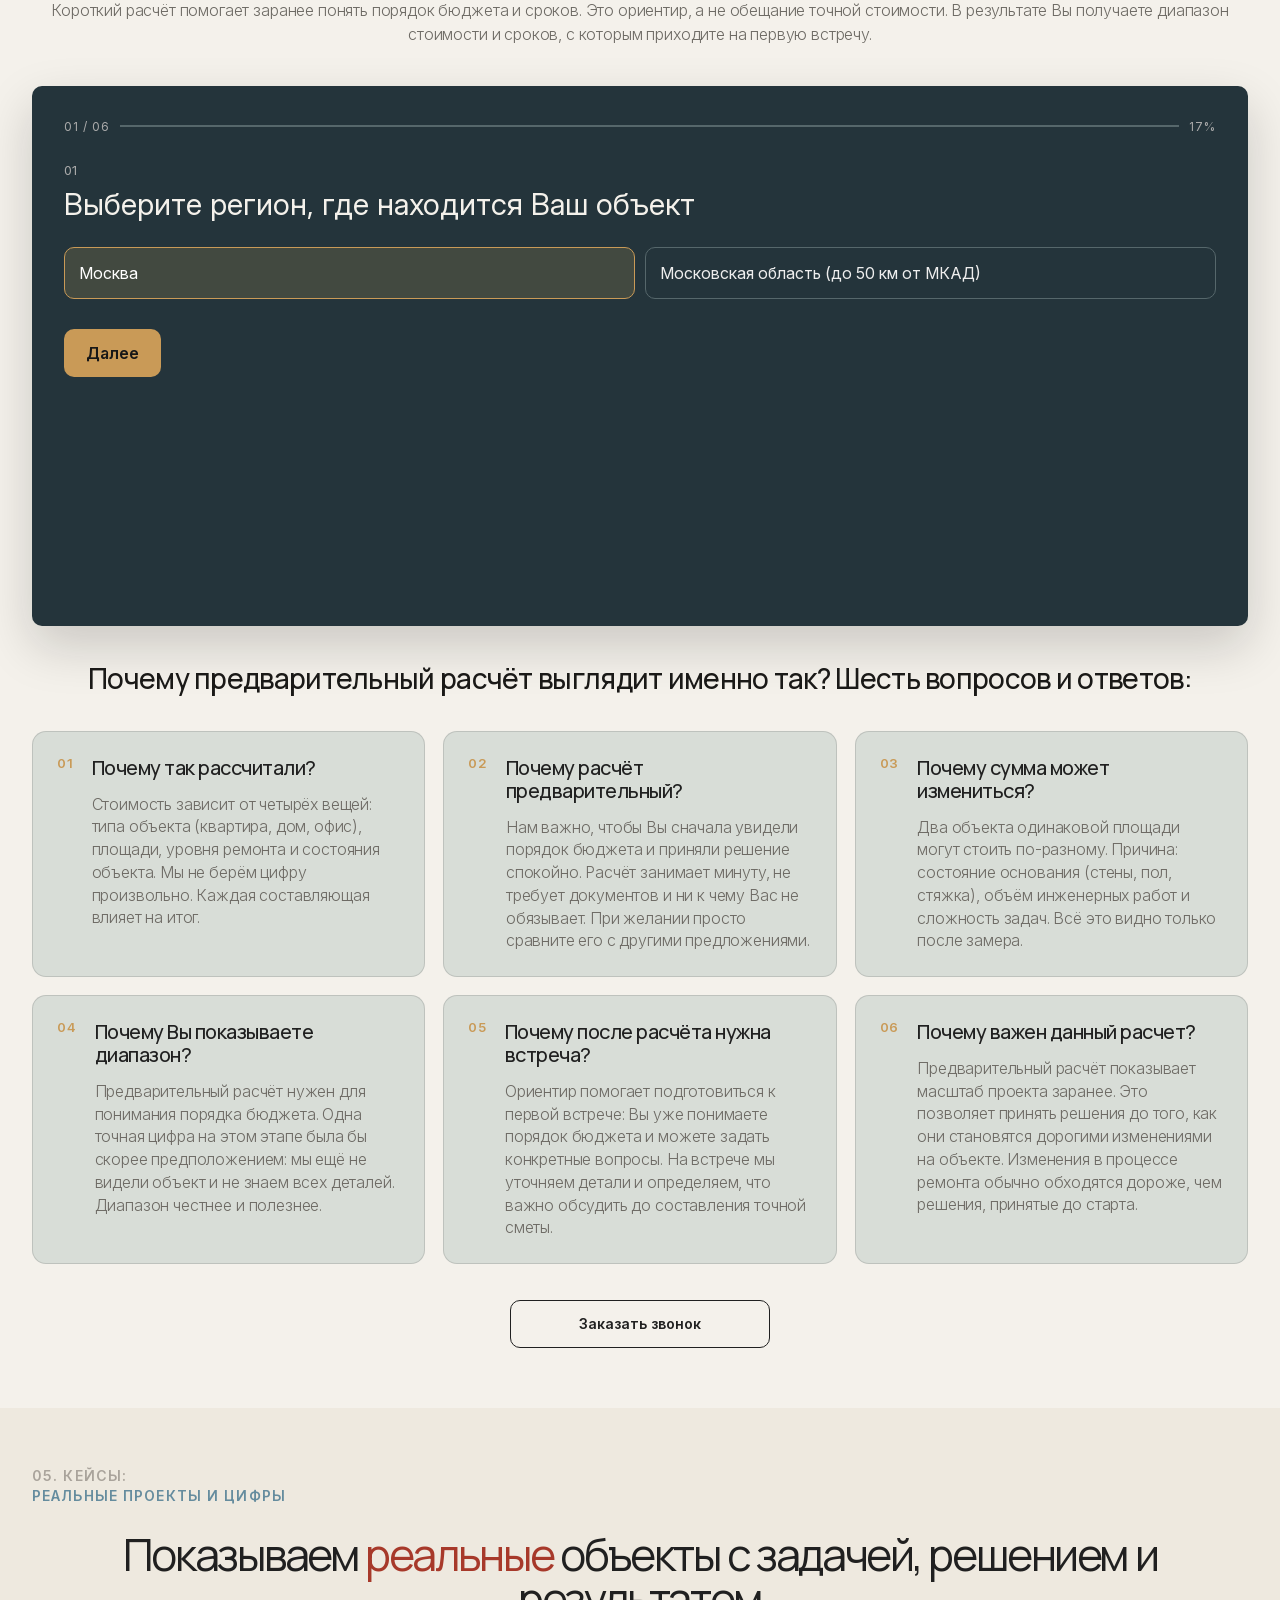
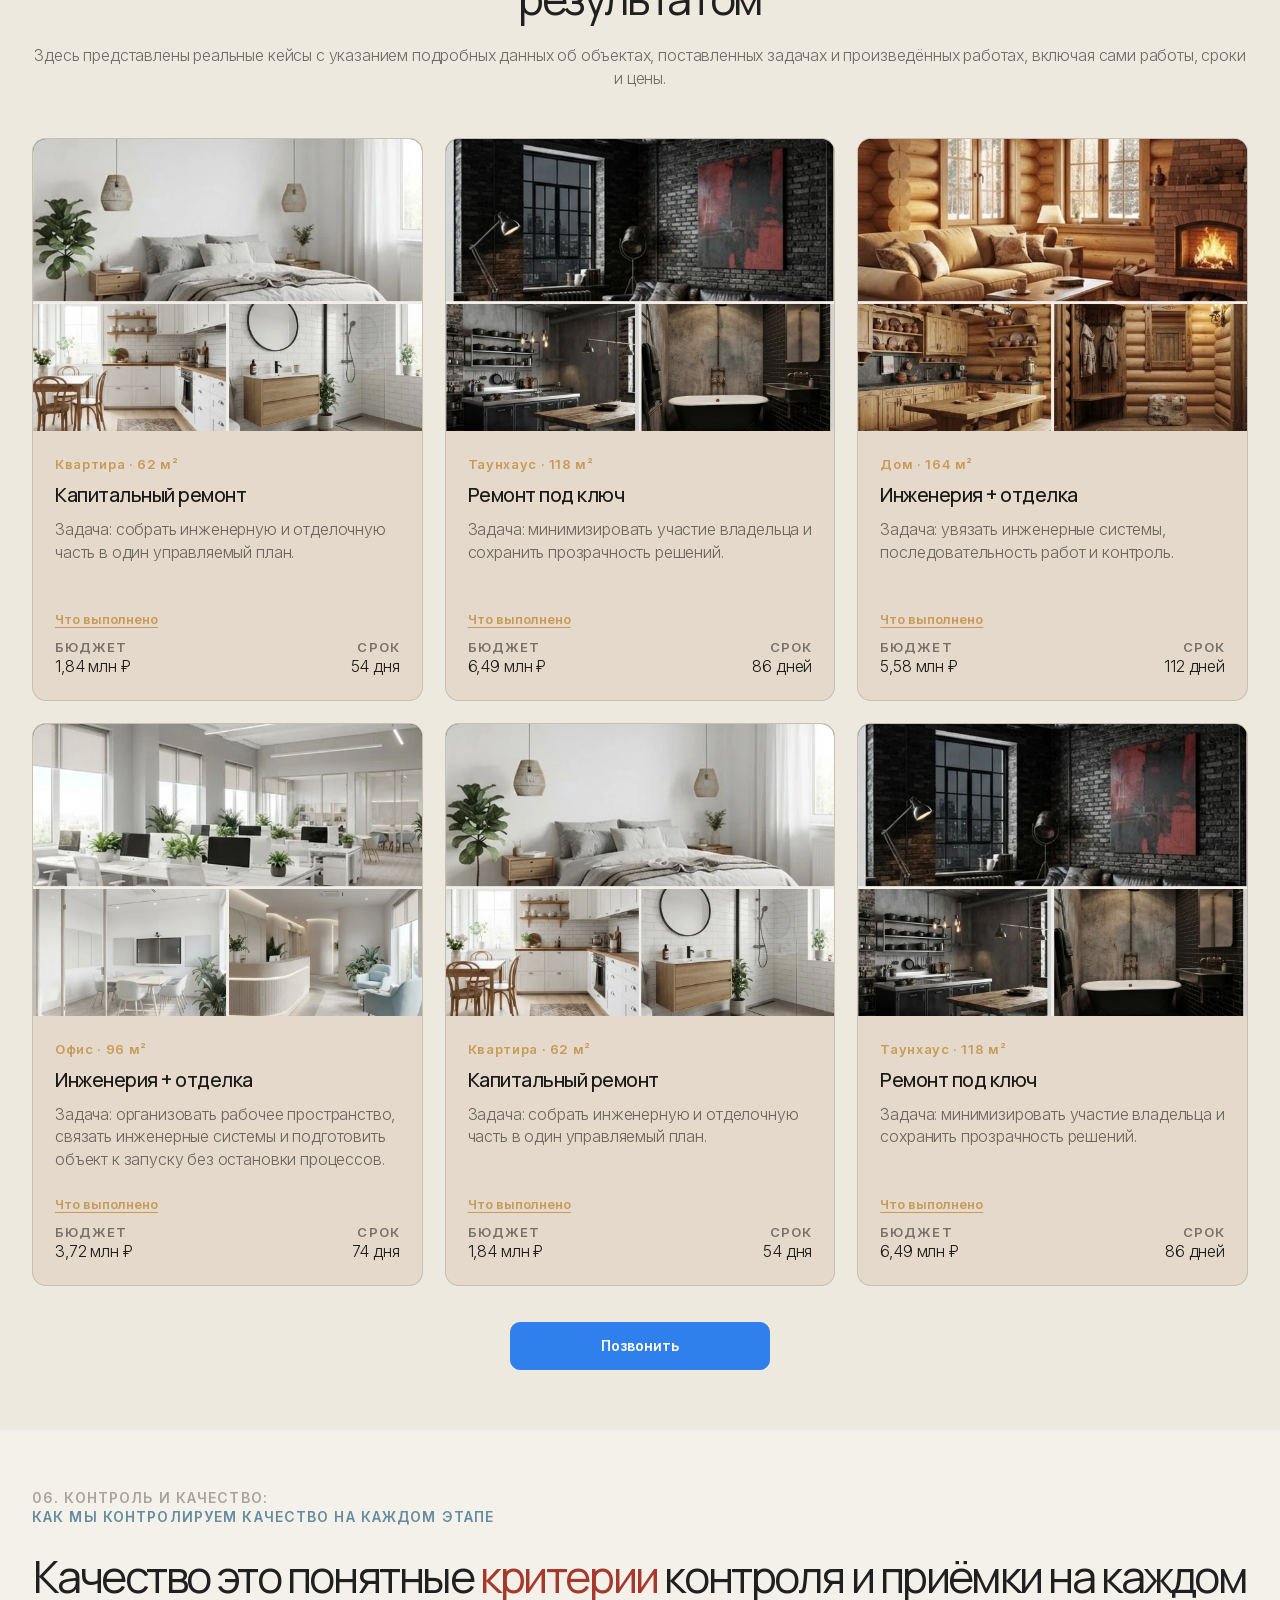
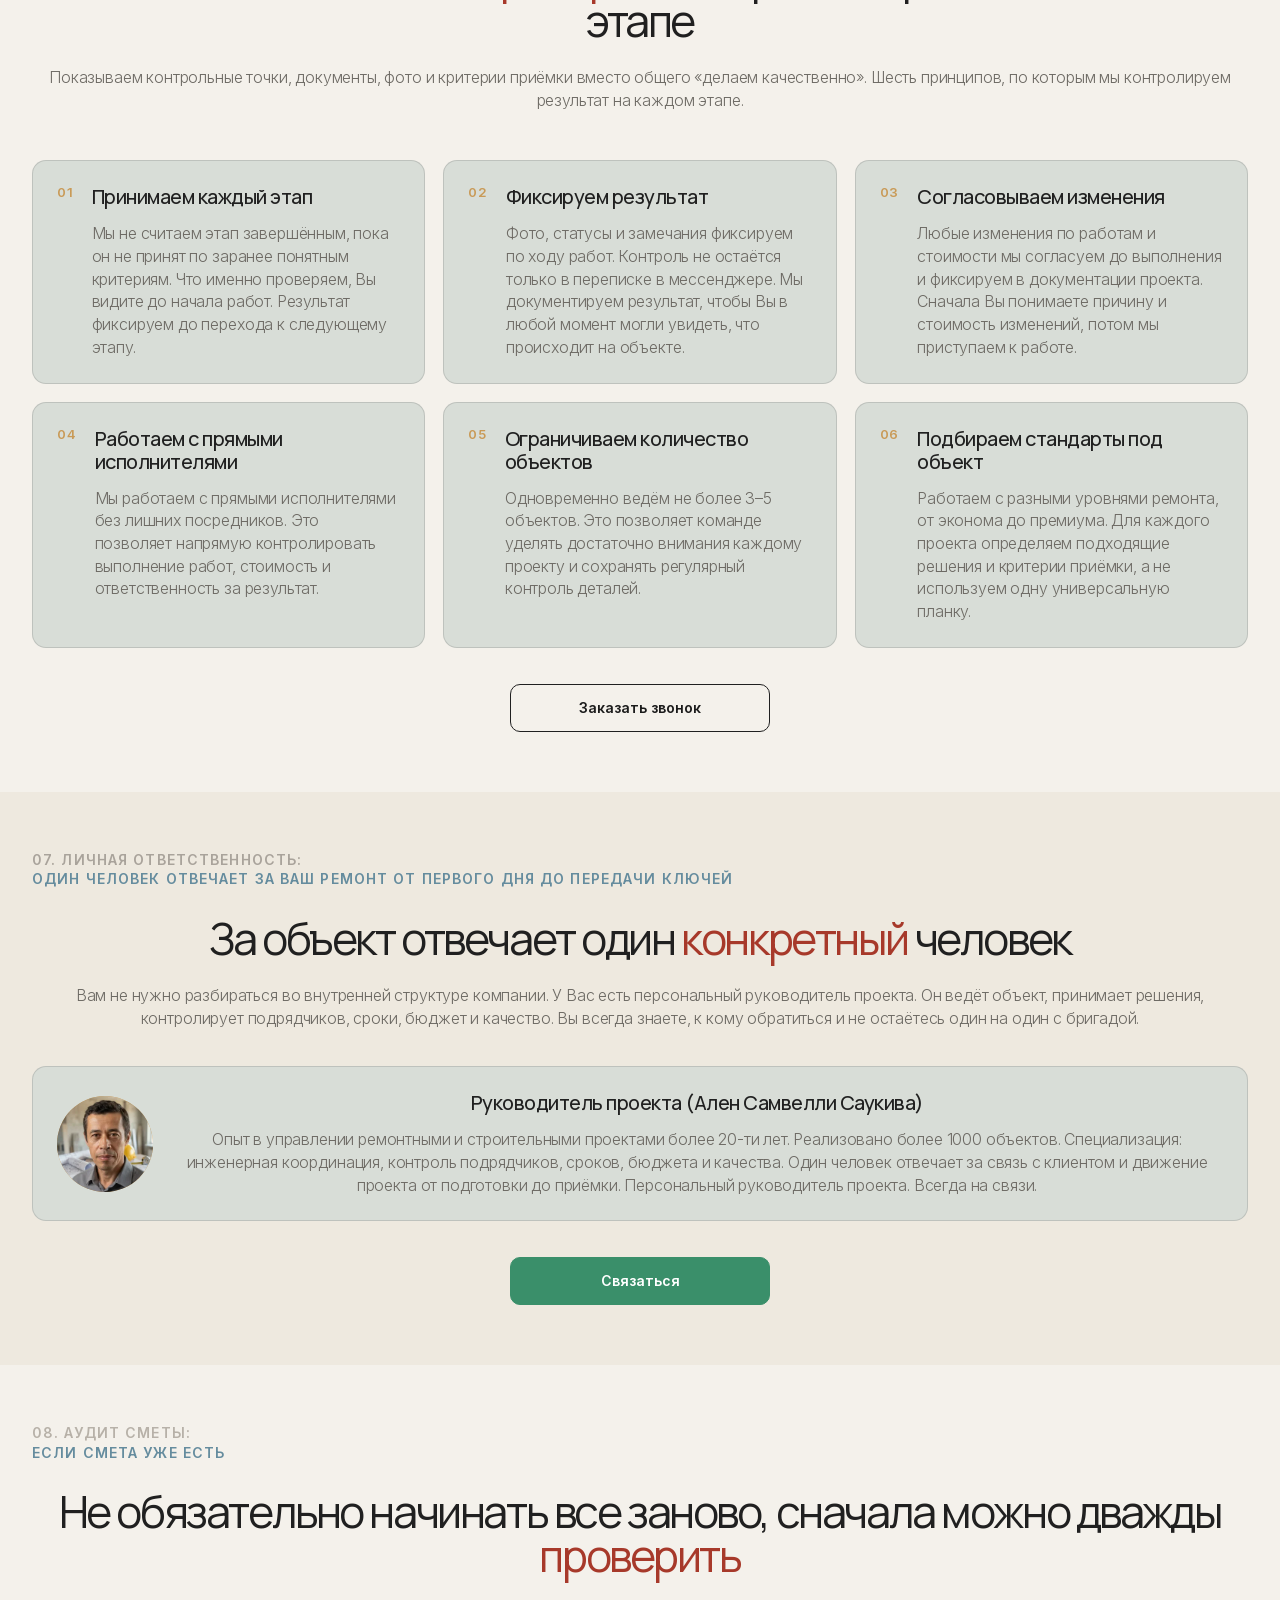
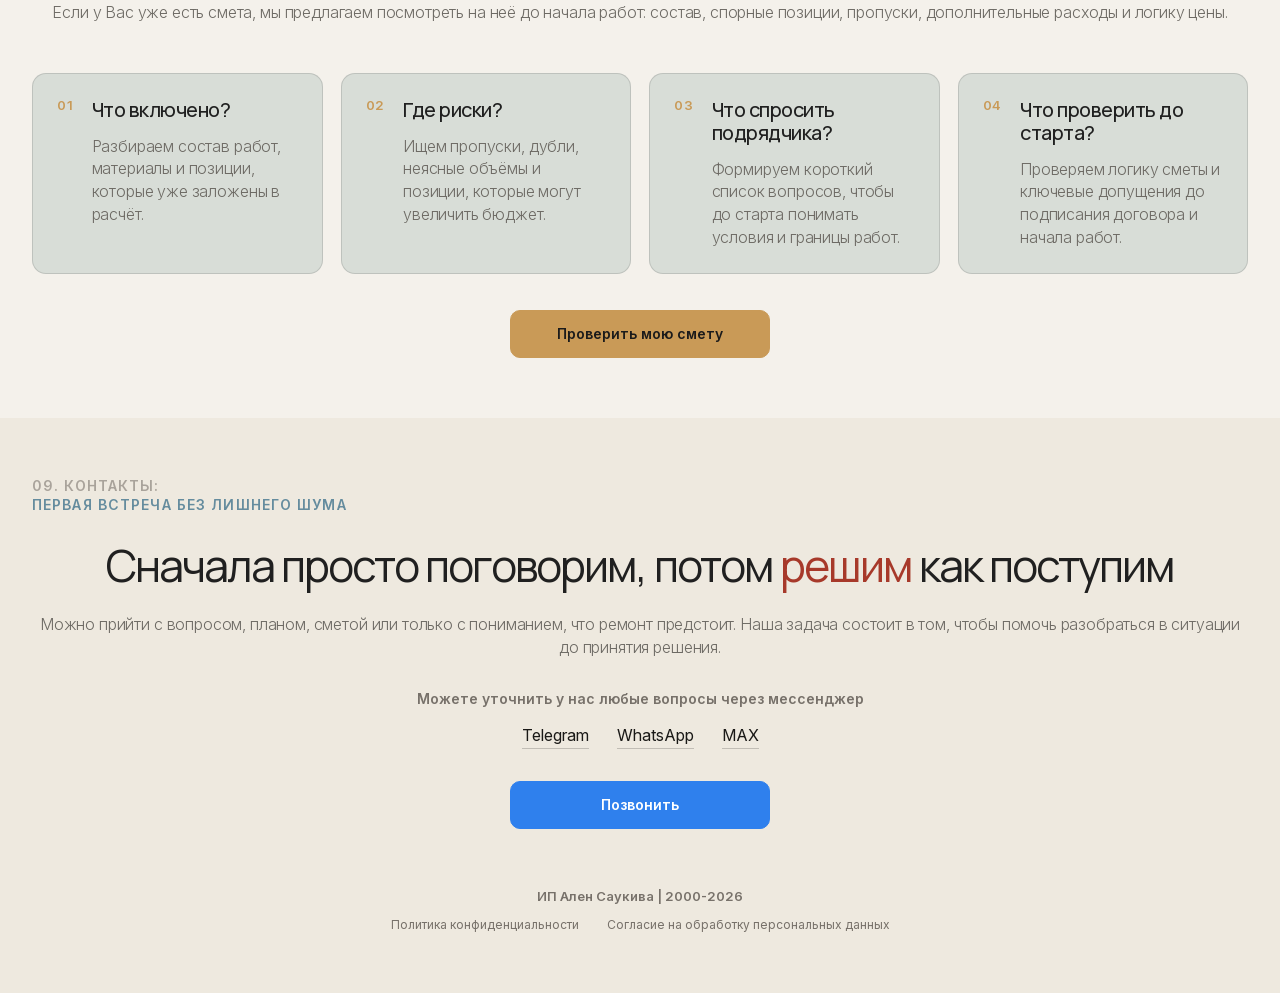
==== commit 99974e7e: "candidate_132" ====
--- a/index.html
+++ b/index.html
@@ -6,10 +6,8 @@
 <meta content="width=device-width, initial-scale=1" name="viewport">
 <meta content="Ремонт квартир под ключ с инженерным подходом" name="description">
 <title>Ремонт квартир под ключ с инженерным подходом</title>
-<link href="https://fonts.googleapis.com" rel="preconnect">
-<link crossorigin="" href="https://fonts.gstatic.com" rel="preconnect">
-<link href="https://fonts.googleapis.com/css2?family=Inter:wght@300;400;500;600;700&amp;family=Manrope:wght@400;500;600;700&amp;display=swap" rel="preload" as="style" onload="this.onload=null;this.rel='stylesheet'">
-<noscript><link href="https://fonts.googleapis.com/css2?family=Inter:wght@300;400;500;600;700&amp;family=Manrope:wght@400;500;600;700&amp;display=swap" rel="stylesheet"></noscript>
+<link href="assets/fonts/InterVariable.woff2" rel="preload" as="font" type="font/woff2" crossorigin>
+<link href="assets/fonts/Manrope[wght].woff2" rel="preload" as="font" type="font/woff2" crossorigin>
 <link href="styles.min.css" rel="stylesheet">
 <link href="assets/favicon.svg" rel="icon" type="image/svg+xml">
 </head>
--- a/styles.min.css
+++ b/styles.min.css
@@ -1 +1 @@
-:root{--section-gap:var(--screen-gap-mobile);--odd-light-bg:#eee9df;--light-card-line:rgba(32,32,32,.14);--cta-font-family:var(--font-body);--cta-font-size:14px;--cta-font-weight:600;--cta-line-height:1;--cta-letter-spacing:0;--font-main:"Manrope",Arial,sans-serif;--font-body:"Inter",Arial,sans-serif;--bg:#111;--text:#f3f0eb;--muted:#a9a39b;--gold:#c99a57;--line:#2a2927;--ui-radius:10px;--cta-height:48px;--cta-width:260px;--content-mobile:calc(100% - 28px);--content-mobile-small:calc(100% - 24px);--screen-gap-mobile:40px;--screen-gap-tablet:52px;--screen-gap-desktop:60px;--hero-title-size:87px;--hero-kicker-size-desktop:14px;--hero-body-size-desktop:16px;--color-call-cta:#2F80ED;--color-call-cta-hover:#2F80ED;--section-header-gap:3px;--section-header-font-family:var(--font-body);--section-header-line-height:1.18;--section-header-number-color:var(--muted);--section-description-color:#658C9E;--emphasis-accent-color:#A7392A;--section-header-title-color:var(--section-description-color);--light-panel-bg:#eee9df;--light-panel-ink:#202020;--light-panel-muted:#6d6a64;--light-panel-line:rgba(32,32,32,.14);--light-surface-bg:#f4f1eb;--light-surface-ink:#1a1917;--light-surface-divider:rgba(32,32,32,.14);--light-card-bg:#D8DDD7;--dark-section-number:#b7b1a8;--case-card-bg:#E4D9CA;}.approach-system-accent{color:var(--emphasis-accent-color);}*{box-sizing:border-box;}html{margin:0;min-height:100%;background:var(--bg);color:var(--text);scroll-behavior:smooth;scroll-padding-top:calc(72px + 16px);}body{margin:0;min-height:100%;overflow-x:hidden;}body.menu-open{overflow:hidden;overscroll-behavior:none;}body.callback-modal-open,body.estimate-modal-open{overflow:hidden;overscroll-behavior:none;}a{color:inherit;text-decoration:none;}button,input,textarea,select{font:inherit;}button{color:inherit;}.site-header,.hero,.approach-section,.process-section,.knowledge-screen{position:relative;z-index:1;}.site-header{min-height:72px;border-bottom:1px solid var(--line);z-index:20;}.header-inner{position:relative;width:var(--content-mobile);min-height:72px;margin:0 auto;display:grid;grid-template-columns:minmax(0,1fr) auto auto;grid-template-areas:"brand contact menu";align-items:center;gap:8px;}.brand{grid-area:brand;display:inline-flex;align-items:center;min-width:0;white-space:nowrap;font-weight:800;letter-spacing:.065em;}.brand-gold{color:var(--gold);}.brand-space{color:transparent;display:inline-block;width:.28em;flex:0 0 .28em;}.menu-toggle{grid-area:menu;display:flex;flex-direction:column;align-items:center;justify-content:center;gap:4px;width:30px;height:30px;padding:4px 0 4px 8px;margin-left:4px;border:0;border-left:1px solid var(--line);border-radius:0;background:none;cursor:pointer;justify-self:end;z-index:120;touch-action:manipulation;}.menu-toggle span{display:block;width:20px;height:2px;margin:0;flex:0 0 2px;transition:transform .2s ease,opacity .2s ease;}.menu-close{display:none;}.menu-index{display:none;}.menu-label{display:inline;}.main-nav{display:flex;position:fixed;top:0;right:0;z-index:100;width:clamp(280px,50vw,420px);height:clamp(320px,50vh,560px);padding:88px 28px 28px;flex-direction:column;align-items:stretch;justify-content:flex-start;gap:2px;border:1px solid rgba(255,255,255,.10);border-top:0;border-right:0;border-bottom-left-radius:var(--ui-radius);backdrop-filter:blur(18px);-webkit-backdrop-filter:blur(18px);opacity:0;visibility:hidden;transform:translate3d(18px,-8px,0);pointer-events:none;transition:opacity .28s ease,transform .32s ease,visibility 0s linear .32s;}.main-nav.open{opacity:1;visibility:visible;transform:translate3d(0,0,0);pointer-events:auto;transition-delay:0s;}.menu-backdrop{position:fixed;inset:0;z-index:90;opacity:0;visibility:hidden;pointer-events:none;transition:opacity .28s ease,visibility 0s linear .28s;}.menu-backdrop.open{opacity:1;visibility:visible;pointer-events:auto;transition-delay:0s;}.cta{display:inline-flex;align-items:center;justify-content:center;gap:10px;width:var(--cta-width);min-width:var(--cta-width);height:var(--cta-height);min-height:var(--cta-height);padding:0 20px;border:1px solid transparent;border-radius:var(--ui-radius);white-space:nowrap;box-sizing:border-box;flex:0 0 auto;cursor:pointer;appearance:none;font:inherit;}.cta-primary{background:var(--gold);color:#16130f;border-color:var(--gold);}.cta-secondary{background:transparent;color:var(--text);border-color:rgba(243,240,235,.55);}.cta-secondary:hover{border-color:var(--text);background:rgba(255,255,255,.04);}.cta-light-projects{background:transparent;color:var(--light-panel-ink);border-color:var(--light-panel-ink);}.cta-light-projects:hover,.cta-light-projects:focus-visible{background:var(--light-panel-ink);color:var(--light-panel-bg);border-color:var(--light-panel-ink);}.brand,h1,h2,h3{font-family:var(--font-main);}body,.main-nav,.approach,.section-heading,.process-num,.hero-description,.slide-overlay,.carousel-btn,.process-item p{font-family:var(--font-body);}.hero{padding:22px 0 20px;}.hero-shell{width:var(--content-mobile);margin:0 auto;display:grid;grid-template-columns:1fr;gap:24px;align-items:start;}.hero-copy{min-width:0;display:flex;flex-direction:column;justify-content:flex-start;}.approach{margin:0 0 16px;line-height:1.35;}.approach i{font-style:normal;}h1{margin:0;}h1 span{display:block;}.hero-description{max-width:42em;margin:15px 0 0;color:var(--muted);letter-spacing:-.01em;}.hero-actions{display:flex;flex-direction:column;align-items:stretch;gap:10px;margin-top:16px;}.hero-actions .cta{width:100%;min-width:0;}.process-cta-wrap .cta{width:100%;min-width:0;max-width:none;}.hero-media{width:100%;min-width:0;aspect-ratio:1 / 1;align-self:start;}.carousel{position:relative;width:100%;height:100%;overflow:hidden;border-radius:var(--ui-radius);}.slides{width:100%;height:100%;display:flex;transition:transform .55s cubic-bezier(.22,.61,.36,1);}.slide{position:relative;flex:0 0 100%;width:100%;height:100%;overflow:hidden;background:#222;}.slide-image{position:absolute;inset:0;width:100%;height:100%;display:block;object-fit:cover;}.image-1{object-position:center;}.image-2{object-position:center;}.image-3{object-position:center 54%;}.image-4{object-position:50% 66%;}.slide::after{content:"";position:absolute;inset:0;background:linear-gradient(180deg,rgba(0,0,0,.03),rgba(0,0,0,.08) 48%,rgba(0,0,0,.34));}.slide-overlay{position:absolute;z-index:5;left:3%;right:3%;bottom:3%;min-height:40px;border-radius:var(--ui-radius);background:rgba(17,17,17,.68);backdrop-filter:blur(10px);color:#e8e3db;font-size:14px;}.slide-overlay span{position:relative;min-width:0;}.slide-overlay .slide-counter{font-variant-numeric:tabular-nums;}.carousel-btn{position:absolute;top:50%;z-index:10;margin:0;cursor:pointer;transition:opacity .2s ease,transform .2s ease;}.carousel-btn:hover,.carousel-btn:focus-visible{background:transparent;opacity:.72;outline:none;}.carousel-btn.prev:hover{transform:translateY(-50%) translateX(-1px);}.carousel-btn.next:hover{transform:translateY(-50%) translateX(1px);}.cta-primary{transition:background-color .2s ease,color .2s ease,border-color .2s ease;}.cta-primary:hover,.cta-primary:focus-visible{background:#b98949;color:#fff;border-color:#b98949;}body.visual-light-test .audit-section .cta-primary:hover,body.visual-light-test .audit-section .cta-primary:focus-visible{background:#b98949;color:#fff;border-color:#b98949;}.approach-section{min-height:0;}.approach-section-shell{min-height:0;}.section-heading{width:100%;}.approach-section .section-heading{width:100%;flex:0 0 auto;align-items:flex-start;text-align:left;}.approach-content{min-height:0;}.process-section{min-height:0;padding:0 0 20px;}.process-shell{width:var(--content-mobile);margin:0 auto;}.process-head{flex-direction:column;align-items:center;}.process-list{display:grid;grid-template-columns:1fr;}.process-item{min-width:0;min-height:0;padding:22px 0;border-right:0;border-bottom:1px solid var(--line);display:grid;grid-template-columns:42px minmax(0,1fr);gap:12px;text-align:left;}.process-item:last-child{border-bottom:0;}@media (max-width:420px){.main-nav{height:min(58vh,520px);}}@media (max-width:380px){.menu-toggle{width:28px;margin-left:2px;padding-left:7px;}.hero-shell{gap:18px;}.hero-description{font-size:12px;}.hero-actions{gap:8px;}.cta{padding-inline:20px;}.slide-overlay{padding:8px 12px;font-size:11px;gap:10px;}.carousel-btn{font-size:21px;}}@media (min-width:761px) and (max-width:1439px){.menu-toggle{visibility:visible;pointer-events:auto;}}@media (min-width:761px){.cta{height:48px;min-height:48px;width:260px;min-width:260px;}html{scroll-padding-top:calc(82px + 16px);}.site-header{min-height:82px;}.header-inner{width:min(1400px,calc(100% - 40px));min-height:82px;grid-template-columns:minmax(0,1fr) auto auto;grid-template-areas:"brand contact menu";gap:18px;}.brand{letter-spacing:.08em;}.menu-toggle{display:flex;}.main-nav{display:none;}.main-nav.open{display:flex;}.hero{padding:28px 0 36px;}.hero-shell{width:min(1200px,calc(100% - 40px));grid-template-columns:minmax(0,.98fr) minmax(0,1.02fr);gap:28px;align-items:center;}.hero-copy{min-height:0;}.approach{font-size:14px;margin-bottom:20px;font-weight:600;}.approach strong{font-weight:600;}h1{font-size:14px;max-width:10.5ch;}.hero-description{font-size:14px;margin-top:20px;font-weight:400;}.hero-actions{flex-direction:row;align-items:center;gap:16px;margin-top:22px;}.hero-actions .cta{width:260px;min-width:260px;}.hero-media{width:min(100%,600px);justify-self:end;align-self:center;}.carousel{max-width:600px;}.slide-overlay{min-height:48px;padding:10px 18px;gap:14px;}.approach-copy p{min-width:var(--cta-width);}.process-section{margin-bottom:var(--screen-gap-tablet);}.process-shell{width:min(1200px,calc(100% - 40px));}.process-list{margin-top:52px;grid-template-columns:repeat(4,minmax(0,1fr));}.process-item{min-height:230px;padding:24px 18px 20px 0;border-right:1px solid var(--line);border-bottom:0;grid-template-columns:34px minmax(0,1fr);gap:10px;}.process-item+.process-item{padding-left:18px;}.process-item:last-child{border-right:0;}.process-item h3{font-size:14px;margin-top:20px;}.process-cta-wrap{margin-top:38px;}.process-cta-wrap .cta{width:260px;min-width:260px;}}@media (min-width:761px) and (max-width:1100px){.hero-actions{flex-direction:row;align-items:center;gap:16px;flex-wrap:wrap;}.hero-actions .cta,.process-cta-wrap .cta{width:260px;min-width:260px;max-width:260px;height:48px;min-height:48px;max-height:48px;}}@media (min-width:1440px){.header-inner{width:min(1400px,calc(100% - 64px));gap:clamp(24px,2.4vw,44px);}.menu-toggle{display:none;}.main-nav{display:flex;position:static;width:auto;height:auto;min-height:0;padding:0;flex-direction:row;align-items:center;justify-content:center;gap:clamp(14px,1.4vw,24px);background:none;border:0;border-radius:0;box-shadow:none;backdrop-filter:none;-webkit-backdrop-filter:none;z-index:auto;grid-area:nav;opacity:1;visibility:visible;transform:none;pointer-events:auto;transition:none;}.main-nav a{width:auto;padding:0;text-align:left;}}@media (min-width:1101px){.hero{padding:32px 0 44px;}.hero-shell{width:min(1400px,calc(100% - 64px));grid-template-columns:minmax(0,.96fr) minmax(0,1.04fr);gap:clamp(34px,4vw,70px);}.approach{margin-bottom:26px;font-size:var(--hero-kicker-size-desktop);font-weight:600;}.approach strong{font-weight:600;}h1{font-size:var(--hero-title-size);}.hero-description{max-width:620px;font-size:var(--hero-body-size-desktop);margin-top:24px;font-weight:400;}.hero-actions{gap:18px;margin-top:26px;}.slide-overlay{padding:10px 20px;gap:16px;}.process-section{margin-bottom:var(--screen-gap-desktop);}.process-shell{width:min(1400px,calc(100% - 64px));}.process-list{margin-top:56px;}.process-item{padding-right:28px;}.process-item+.process-item{padding-left:28px;}.process-cta-wrap{margin-top:42px;}}@media (min-width:1101px) and (max-height:760px){.hero{padding-top:20px;padding-bottom:28px;}.hero-media{max-width:min(600px,calc(100svh - 150px));}.hero-description{margin-top:18px;font-size:14px;}.hero-actions{margin-top:18px;}}@media (max-width:760px){.hero-mobile-call{height:var(--cta-height);min-height:var(--cta-height);}}.s04{--s04-radius:10px;--s04-control-h:48px;position:relative;z-index:2;isolation:isolate;overflow:visible;padding:clamp(54px,5vw,72px) 0 clamp(54px,6vw,80px);}.s04 .eyebrow span{color:var(--gold);}.s04 .grid{gap:clamp(34px,4vw,64px);}.s04 .calc{min-height:540px;padding:32px;border-radius:var(--s04-radius);color:#f4f1eb;}.s04 .progress{display:flex;align-items:center;justify-content:space-between;margin-bottom:28px;color:#aaa;font-size:12px;letter-spacing:.08em;}.s04 .progress i{height:2px;flex:1;margin:7px 10px;background:#56676b;}.s04 .q-label{margin-bottom:10px;color:#aaa;font-size:13px;}.s04 .q{margin-bottom:26px;font-size:30px;line-height:1.1;}.s04 .opts{display:grid;grid-template-columns:1fr 1fr;gap:10px;}.s04 .opt{min-height:52px;padding:12px 14px;border:1px solid #56676b;border-radius:10px;background:transparent;color:#eee;text-align:left;cursor:pointer;}.s04 .opt:hover{border-color:var(--gold);background:rgba(201,164,92,.1);}.s04 .opt.active{border-color:var(--gold);background:rgba(201,164,92,.18);color:#fff;}.s04 .controls{display:flex;gap:10px;margin-top:30px;}.s04 .next,.s04 .back{height:var(--s04-control-h);padding:0 22px;border-radius:10px;cursor:pointer;}.s04 .next{border:0;background:var(--gold);color:#171717;font-weight:600;}.s04 .back{border:1px solid #56676b;background:transparent;color:#eee;}.s04 .slider{padding:10px 0;}.s04 .value{margin:5px 0 18px;font-size:42px;}.s04 input[type=range]{width:100%;accent-color:var(--gold);}.s04 .ranges{display:flex;justify-content:space-between;color:#999;font-size:12px;}.s04 .result{display:none;margin-top:24px;padding-top:22px;}.s04 .result.show{display:block;}.s04 .price{margin:8px 0 10px;font-size:48px;line-height:1;}.s04 .meta{color:#bbb;font-size:14px;}.s04 .note{margin:18px 0;color:#aaa;font-size:13px;line-height:1.45;}.s04 .included-link{margin:0 0 12px;padding:0;border:0;background:none;color:var(--gold);font:inherit;font-size:13px;text-align:left;cursor:pointer;}.s04 .included{margin:0 0 18px;padding:14px;border-radius:10px;color:#bbb;font-size:13px;line-height:1.5;}.s04 .included strong{color:#eee;}.s04 .included ul{margin:8px 0;padding-left:18px;}.s04 .included p{margin:10px 0 0;}.s04 .result-actions{display:grid;grid-template-columns:1fr 1fr;gap:10px;}.s04 .result-actions .next,.s04 .result-actions .back{width:100%;}.s04 .calc-summary{display:grid;gap:8px;margin:14px 0 4px;padding-top:2px;}.s04 .calc-summary>div{display:flex;justify-content:space-between;gap:18px;padding:7px 0;}.s04 .calc-summary span{color:#999;font-size:13px;}.s04 .calc-summary strong{color:#eee;font-size:14px;text-align:right;}.callback-modal{position:fixed;inset:0;z-index:110;display:none;align-items:center;justify-content:center;padding:20px;background:rgba(20,18,15,.72);backdrop-filter:blur(6px);}.callback-modal.open{display:flex;}.callback-modal-card{position:relative;width:min(560px,100%);padding:34px;border-radius:14px;background:#F7F4EE;color:#211F1B;box-shadow:0 30px 80px rgba(0,0,0,.28);}.callback-modal-card h3{margin:0 42px 10px 0;font-size:28px;font-weight:500;color:#211F1B;}.callback-modal-card>p{margin:0 0 22px;color:#625C53;line-height:1.5;}.callback-modal-close{position:absolute;top:10px;right:12px;width:38px;height:38px;border:0;background:transparent;color:#332F29;font-size:30px;line-height:1;cursor:pointer;}.callback-form{display:grid;gap:14px;}.callback-field{display:grid;gap:7px;font-size:13px;}.callback-field>span{color:#625C53;}.callback-field input{width:100%;box-sizing:border-box;height:48px;padding:0 14px;border:1px solid #D8D0C4;border-radius:10px;background:#FFFFFF;color:#211F1B;outline:none;}.callback-field input:focus{border-color:#B68A4A;box-shadow:0 0 0 2px rgba(182,138,74,.16);}.callback-field input:-webkit-autofill,.callback-field input:-webkit-autofill:hover,.callback-field input:-webkit-autofill:focus{border:1px solid #D8D0C4;-webkit-text-fill-color:#211F1B;-webkit-box-shadow:0 0 0 1000px #FFFFFF inset;box-shadow:0 0 0 1000px #FFFFFF inset;transition:background-color 9999s ease-out 0s;}.callback-consent{display:grid;grid-template-columns:auto 1fr;gap:9px;align-items:start;margin:2px 0 4px;color:#625C53;font-size:12px;line-height:1.45;}.callback-consent input{width:16px;height:16px;margin:1px 0 0;accent-color:#B68A4A;}.callback-consent a{color:#7A572A;text-decoration:underline;text-decoration-thickness:1px;text-underline-offset:3px;}.callback-submit{width:100%;height:48px;border:0;border-radius:10px;cursor:pointer;background:#B68A4A;color:#FFFFFF;}.callback-submit:hover,.callback-submit:focus-visible{background:#9F763E;color:#FFFFFF;}.callback-status{margin:0;color:#625C53;font-size:12px;line-height:1.45;}@media (max-width:760px){.callback-modal{padding:14px;}.callback-modal-card{padding:26px 20px;}.callback-modal-card h3{font-size:24px;}}@media (max-width:900px){.s04{padding:48px 0 70px;}.s04 .grid{grid-template-columns:1fr;gap:32px;}.s04 .calc{order:1;}.s04 .trust{order:2;}}@media (max-width:760px){.s04 .calc{padding:22px;min-height:0;}.s04 .q{font-size:25px;}.s04 .opts{grid-template-columns:1fr;}.s04 .controls{flex-direction:column;}.s04 .controls button{width:100%;}.s04 .price{font-size:40px;}.s04 .result-actions{grid-template-columns:1fr;}.s04 .calc-summary>div{display:block;}.s04 .calc-summary strong{display:block;margin-top:3px;text-align:left;}}@media (max-width:560px){.s04{padding:36px 0 60px;}}.back-to-top{position:fixed;right:16px;bottom:16px;z-index:25;width:34px;height:34px;display:grid;place-items:center;padding:0;border:1px solid rgba(32,32,32,.14);border-radius:50%;background:rgba(247,244,238,.94);color:#7a572a;opacity:0;visibility:hidden;pointer-events:none;transform:translateY(8px);transition:opacity .2s ease,transform .2s ease,background-color .2s ease,color .2s ease;cursor:pointer;}.back-to-top.is-visible{opacity:1;visibility:visible;pointer-events:auto;transform:translateY(0);}.back-to-top.is-resetting,.back-to-top.is-resetting:hover,.back-to-top.is-resetting:focus,.back-to-top.is-resetting:focus-visible{background:rgba(247,244,238,.94);border-color:rgba(32,32,32,.14);color:#7a572a;outline:none;}@media (hover:hover){.back-to-top:hover:not(.is-resetting){background:var(--gold);border-color:var(--gold);color:#202020;}}.back-to-top:focus-visible:not(.is-resetting){background:var(--gold);border-color:var(--gold);color:#202020;}.back-to-top svg{width:16px;height:16px;display:block;}@media (max-width:760px){.back-to-top{right:10px;bottom:10px;width:32px;height:32px;}.back-to-top svg{width:15px;height:15px;}}@media (hover:none) and (max-width:760px){.back-to-top{-webkit-tap-highlight-color:transparent;touch-action:manipulation;}.back-to-top:focus,.back-to-top:focus-visible{background:rgba(247,244,238,.94);border-color:rgba(32,32,32,.14);color:#7a572a;outline:none;}}.section-dark{position:relative;background:transparent;color:var(--text);overflow:clip;}.generic-head p,.responsibility-layout p,.contacts-main p{margin:24px 0 0;font-size:14px;}.generic-shell{padding:clamp(78px,9vw,132px) 0 var(--section-gap);}.case-grid{margin-top:clamp(48px,6vw,78px);display:grid;grid-template-columns:repeat(3,minmax(0,1fr));gap:22px;align-items:start;}.case-card{border:var(--card-line-width) solid var(--line);background:var(--case-card-bg);border-radius:14px;overflow:hidden;}.case-visual{aspect-ratio:4/3;overflow:hidden;background:#222;}.case-visual img{width:100%;height:100%;display:block;filter:saturate(.88);}.case-task{min-height:var(--case-task-min-height,0);}.case-data{padding:22px;}.case-task p{margin:12px 0 0;font-family:var(--font-body);font-size:var(--t-item-body);font-weight:300;line-height:1.42;letter-spacing:-.01em;}.case-included-toggle{margin:24px 0 12px;padding:0;border:0;background:none;color:var(--gold);font:inherit;font-size:13px;font-weight:600;line-height:1.3;text-align:left;text-decoration:underline;text-underline-offset:3px;cursor:pointer;}.case-included-toggle:hover{text-decoration-thickness:2px;}.case-data>.case-included{display:block;margin:0 0 18px;padding:14px;border:1px solid var(--line);border-radius:10px;color:#68635d;font-size:13px;line-height:1.5;}.case-data>.case-included[hidden]{display:none;}.case-data>.case-included ul{margin:0;padding-left:18px;}.case-data>.case-included li{margin:0 0 3px;}.case-data>.case-included li:last-child{margin-bottom:0;}.case-data>span{font-family:var(--font-body);font-size:var(--t-item-num);font-weight:600;line-height:1.2;color:var(--gold);letter-spacing:.05em;}.case-data>strong{display:block;margin-top:10px;font-family:var(--font-main);font-size:var(--t-item-title);font-weight:500;line-height:1.15;letter-spacing:-.025em;}.case-data>div{display:flex;justify-content:space-between;gap:20px;}.case-data>div b{font-family:var(--font-body);font-size:var(--t-item-num);font-weight:600;line-height:1.2;text-transform:uppercase;letter-spacing:.08em;}.case-data>div span{font-family:var(--font-body);font-size:var(--t-item-body);font-weight:300;line-height:1.42;letter-spacing:-.01em;}.contacts-main{grid-column:2;}.responsibility-layout p,.contacts-main p{color:#a9a39b;}@media (min-width:2000px){.case-grid{grid-template-columns:repeat(6,minmax(0,1fr));}.case-data>strong{min-height:46px;}}@media(max-width:1100px){.generic-shell{width:min(1200px,calc(100% - 40px));}.knowledge-shell,.responsibility-layout{grid-template-columns:120px minmax(0,1fr);column-gap:30px;}.case-grid{grid-template-columns:1fr 1fr;}}@media(max-width:760px){.cases-section{background-repeat:repeat-y;}.knowledge-shell,.generic-shell,.generic-shell>.section-heading,.responsibility-layout{display:block;width:calc(100% - 28px);}.generic-shell>.section-heading{margin-bottom:34px;}.contacts-main{display:block;}.generic-head h2,.responsibility-layout h2,.contacts-main h2{font-size:14px;max-width:none;}.generic-head p,.responsibility-layout p,.contacts-main p{line-height:1.45;}.generic-shell{padding:68px 0 var(--section-gap);}.case-grid{margin-top:40px;}.audit-points{margin:28px 0;}}.hero .approach{font-family:var(--font-body);font-weight:600;letter-spacing:.075em;}.hero .approach strong{font-weight:600;}.hero .approach-divider{margin:0 3px;}.hero h1{font-family:var(--font-main);font-weight:800;line-height:.89;letter-spacing:-.025em;max-width:11.5ch;}.hero h1 span{font-size:1em;line-height:inherit;}.hero .hero-description{font-family:var(--font-body);font-weight:300;line-height:1.48;}.hero .slide-overlay .slide-counter{font-family:var(--font-body);font-weight:500;}.hero .slide-overlay span:last-child{font-family:var(--font-body);font-weight:300;}.hero .carousel-btn{display:block;width:auto;height:auto;min-width:0;min-height:0;padding:0;border:0;border-radius:0;background:transparent;box-shadow:none;backdrop-filter:none;-webkit-backdrop-filter:none;color:#fff;font-family:var(--font-body);font-weight:400;line-height:1;text-shadow:0 2px 10px rgba(0,0,0,.35);transform:translateY(-50%);}.hero .carousel-btn:hover,.hero .carousel-btn:focus-visible{background:transparent;border:0;outline:none;opacity:.72;}.hero .carousel-btn.prev{left:18px;}.hero .carousel-btn.next{right:18px;}@media(min-width:1101px){.hero .hero-description{font-weight:300;}}@media(min-width:761px) and (max-width:1100px){.hero .hero-description{font-weight:400;}}@media(max-width:760px){.hero .approach{letter-spacing:.06em;}.hero h1{line-height:.9;}.hero .hero-description{line-height:1.42;}.hero .carousel-btn.prev{left:12px;}.hero .carousel-btn.next{right:12px;}}.approach-section{margin:0 0 var(--screen-gap-mobile);padding:0;display:flex;flex-direction:column;justify-content:center;}.approach-section-shell{max-width:none;margin:0 auto;display:flex;flex-direction:column;align-items:stretch;gap:0;box-sizing:border-box;}.approach-content{width:100%;display:flex;align-items:center;justify-content:center;}.approach-copy{width:100%;max-width:none;margin:0;text-align:center;display:flex;flex-direction:column;align-items:center;}.approach-copy h2{font-family:var(--font-main);line-height:.98;letter-spacing:-.055em;font-weight:400;}@media (max-width:760px){.approach-copy h2{letter-spacing:-.05em;}}@media (min-width:1101px){.approach-section .section-index,.approach-section .section-kicker{font-family:var(--font-body);font-size:var(--hero-kicker-size-desktop);font-weight:600;line-height:1.35;letter-spacing:.075em;}}@media (min-width:761px) and (max-width:1100px){.approach-section .section-index,.approach-section .section-kicker{font-family:var(--font-body);font-size:14px;font-weight:600;line-height:1.35;letter-spacing:.075em;}}@media (max-width:760px){.approach-section .section-index{font-family:var(--font-body);font-size:9px;font-weight:600;line-height:1.35;letter-spacing:.06em;}}@media (max-width:420px){.approach-section .section-index{font-size:8px;}}.approach-section-shell{width:min(1400px,calc(100% - 64px));padding:22px 0 20px;justify-content:flex-start;}.approach-content{flex:0 0 auto;}.approach-info{margin:24px auto 0;}.approach-copy p{font-family:var(--font-body);font-weight:300;line-height:1.48;letter-spacing:-.01em;}.approach-cta{width:var(--cta-width);min-width:var(--cta-width);max-width:var(--cta-width);height:var(--cta-height);min-height:var(--cta-height);margin-top:26px;}@media (min-width:761px){.approach-section-shell{width:min(1400px,calc(100% - 64px));padding:22px 0 20px;}.approach-copy p{font-weight:300;line-height:1.48;}.approach-cta{width:260px;min-width:260px;max-width:260px;height:48px;min-height:48px;margin-top:26px;}}@media (min-width:761px) and (max-width:1100px){.approach-section-shell{width:min(1200px,calc(100% - 40px));padding:20px 0 18px;}.approach-copy p{font-size:14px;font-weight:400;line-height:1.42;}.approach-cta{margin-top:24px;}}@media (max-width:760px){.approach-section-shell{width:calc(100% - 28px);justify-content:flex-start;}.approach-copy p{font-size:13px;font-weight:300;line-height:1.42;letter-spacing:-.01em;}.approach-cta{font-size:14px;}}@media (max-width:420px){.approach-section-shell{width:var(--content-mobile-small);}.approach-copy p{font-size:12px;line-height:1.42;}.approach-cta{font-size:13px;}}.approach-copy h2{width:100%;max-width:1400px;margin:0 auto;white-space:normal;overflow-wrap:normal;word-break:normal;text-wrap:wrap;}.approach-info{width:100%;max-width:1200px;margin-left:auto;margin-right:auto;text-align:center;}.approach-copy .approach-info p{width:100%;max-width:none;margin:0;white-space:normal;overflow-wrap:normal;word-break:normal;}@media (max-width:760px){.approach-info{max-width:100%;}.approach-copy h2{font-size:14px;max-width:100%;line-height:1;}.approach-cta{max-height:var(--cta-height);margin-top:24px;}}@media (min-width:761px) and (max-width:1100px){.approach-cta{width:260px;min-width:260px;max-width:260px;height:48px;min-height:48px;max-height:48px;}}.header-phone{grid-area:contact;justify-self:end;display:flex;align-items:center;min-height:44px;font-family:var(--font-body);font-size:14px;font-weight:500;letter-spacing:-.01em;text-decoration:none;white-space:nowrap;transition:opacity .2s ease;}.header-phone:hover,.header-phone:focus-visible{opacity:.85;}@media (min-width:1440px){.header-inner{grid-template-columns:auto minmax(0,1fr) auto;grid-template-areas:"brand nav contact";}}@media (min-width:761px) and (max-width:1100px){.header-inner{grid-template-columns:minmax(0,1fr) auto auto;grid-template-areas:"brand contact menu";}.header-phone{font-size:13px;}}@media (max-width:760px){.header-phone{display:none;}}@media (min-width:1101px) and (max-width:1439px){.hero-shell{width:min(1200px,calc(100% - 40px));grid-template-columns:minmax(0,1.03fr) minmax(0,.97fr);gap:28px;align-items:center;}.hero h1{width:100%;max-width:100%;line-height:.89;overflow:visible;}.hero h1 span{display:block;max-width:100%;}.hero-media{max-width:600px;justify-self:end;align-self:center;}}@media (min-width:769px) and (max-width:861px){.hero .approach{margin-bottom:18px;line-height:1.35;letter-spacing:.06em;}.hero h1{letter-spacing:-.025em;}.hero .hero-description{line-height:1.42;}}.process-head{display:block;margin:0;padding:0;text-align:left;}.process-head .section-heading{width:100%;align-items:flex-start;text-align:left;}.process-head .section-index{text-align:left;}.process-content{width:100%;}.process-content h2{width:100%;max-width:none;margin:0;font-family:var(--font-main);line-height:.98;letter-spacing:-.055em;font-weight:400;text-wrap:normal;overflow-wrap:normal;word-break:normal;}.process-item p{line-height:1.42;margin-top:20px;}@media (min-width:1101px){.process-head .section-index{font-size:var(--hero-kicker-size-desktop);}}@media (min-width:761px) and (max-width:1100px){.process-head .section-index{font-size:14px;}}@media (max-width:760px){.process-head .section-index{font-size:9px;letter-spacing:.06em;}.process-content{margin-top:24px;}.process-content h2{font-size:14px;line-height:1;max-width:100%;}.process-item h3{font-size:21px;}.process-item p{line-height:1.42;margin-top:14px;}}@media (max-width:420px){.process-head .section-index{font-size:8px;}}.hero .hero-mobile-call{display:none;}.process-cta-wrap{display:flex;align-items:center;justify-content:center;gap:16px;}@media (min-width:761px){.process-cta-wrap{flex-direction:row;flex-wrap:nowrap;}.process-cta-wrap>.cta{margin:0;}}@media (max-width:760px){.process-cta-wrap{flex-direction:column;flex-wrap:nowrap;align-items:stretch;gap:12px;}.process-cta-wrap>.cta{width:100%;margin:0;}}@media (max-width:380px){.process-cta-wrap{gap:10px;}}.section-heading{row-gap:0;}.section-heading .section-kicker{margin:0;}@media (max-width:760px){.generic-head h2,.contacts-main h2{color:var(--text);}.responsibility-layout h2{color:var(--light-panel-ink);}}.knowledge-screen{width:100%;box-sizing:border-box;margin:0 0 var(--screen-gap-desktop);padding:0;}.knowledge-shell{width:min(1400px,calc(100% - 64px));margin:0 auto;box-sizing:border-box;}.knowledge-content{width:100%;margin:44px 0 0;box-sizing:border-box;text-align:center;}.knowledge-main-title{width:100%;max-width:none;margin:0 auto;font-family:var(--font-main);line-height:.98;letter-spacing:-.055em;font-weight:400;text-wrap:balance;}.knowledge-intro{width:min(900px,100%);margin:22px auto 0;color:var(--muted);}.knowledge-accordion{width:100%;margin:48px 0 0;border-top:1px solid var(--light-surface-divider);box-sizing:border-box;text-align:left;}.knowledge-item{width:100%;border-bottom:1px solid var(--light-surface-divider);box-sizing:border-box;}.knowledge-question{appearance:none;width:100%;min-height:78px;margin:0;padding:22px 0;display:grid;grid-template-columns:44px minmax(0,1fr) 28px;gap:18px;align-items:center;border:0;background:none;font-family:var(--font-main);line-height:1.15;font-weight:500;letter-spacing:-.025em;text-align:left;cursor:pointer;}.knowledge-number{font-family:var(--font-main);line-height:1;font-weight:500;letter-spacing:.08em;}.knowledge-question-text{min-width:0;color:var(--text);}.knowledge-plus{width:28px;height:28px;display:inline-flex;align-items:center;justify-content:flex-end;font-family:var(--font-main);line-height:1;font-weight:300;transition:transform .2s ease;}.knowledge-item.is-open .knowledge-plus{transform:rotate(45deg);}.knowledge-answer{width:100%;box-sizing:border-box;}.knowledge-answer-inner{width:min(920px,calc(100% - 62px));margin:0 0 0 62px;padding:0 0 28px;color:var(--muted);font-family:var(--font-body);line-height:1.42;font-weight:300;letter-spacing:-.01em;text-align:left;}.knowledge-cta{width:100%;display:flex;align-items:center;justify-content:center;margin:32px 0 0;}.knowledge-cta .cta-primary{width:var(--cta-width);min-width:var(--cta-width);}@media (min-width:761px) and (max-width:1100px){.knowledge-shell{width:min(1200px,calc(100% - 40px));}}@media (max-width:760px){.knowledge-shell{width:var(--content-mobile);}.knowledge-content{text-align:left;}.knowledge-main-title{max-width:none;line-height:1;letter-spacing:-.055em;}.knowledge-intro{width:100%;margin-top:18px;line-height:1.42;}.knowledge-question{min-height:64px;padding:17px 0;grid-template-columns:32px minmax(0,1fr) 26px;gap:12px;line-height:1.15;}.knowledge-plus{width:26px;height:26px;}.knowledge-answer-inner{width:calc(100% - 32px);margin-left:32px;padding-bottom:22px;line-height:1.5;}.knowledge-cta .cta-primary{width:100%;min-width:0;}}.section-heading{display:flex;flex-direction:column;align-items:flex-start;justify-content:flex-start;gap:var(--section-header-gap);margin:0;padding:0;text-align:left;}.section-heading .section-index,.section-index{font-family:var(--section-header-font-family);font-size:var(--t-section-label);line-height:var(--section-header-line-height);font-weight:600;letter-spacing:.08em;margin:0;padding:0;white-space:nowrap;color:var(--muted);}.section-kicker{font-family:var(--section-header-font-family);font-size:var(--t-section-label);line-height:var(--section-header-line-height);font-weight:600;letter-spacing:.08em;margin:0;padding:0;color:var(--section-header-title-color);text-transform:uppercase;text-align:left;}.cta-call{background:var(--color-call-cta);border-color:var(--color-call-cta);color:#fff;transition:background-color .2s ease,border-color .2s ease,color .2s ease,transform .2s ease;}.cta-call:hover,.cta-call:focus-visible{background:var(--color-call-cta-hover);border-color:var(--color-call-cta-hover);color:#fff;opacity:.92;}.hero-mobile-call{display:none;}.hero,.approach-section,.process-section,.knowledge-screen{margin-top:0;}.knowledge-screen{padding-top:var(--section-gap);}.approach-section .approach-cta,.process-section .process-cta-wrap,.knowledge-screen .knowledge-cta{margin-top:var(--content-to-cta-gap);}.slide-overlay>span:not(.slide-counter){font-family:var(--font-body);line-height:1.42;font-weight:300;letter-spacing:-.01em;}@media (min-width:1101px){:root{--section-gap:var(--screen-gap-desktop);--content-to-cta-gap:32px;}.process-section{padding-bottom:0;}}@media (min-width:761px) and (max-width:1100px){:root{--section-gap:var(--screen-gap-tablet);--content-to-cta-gap:32px;}.process-section{padding-bottom:0;}}@media (min-width:761px) and (max-width:900px){.process-item:nth-child(2n){border-right:0;}}@media (max-width:760px){:root{--section-gap:var(--screen-gap-mobile);--content-to-cta-gap:24px;}.process-section{padding-bottom:0;}.hero-mobile-call{display:inline-flex;width:100%;min-width:0;max-width:none;}.process-call-cta{width:100%;min-width:0;max-width:none;}.approach-section{height:auto;overflow:visible;z-index:2;}.approach-section-shell{height:auto;padding:32px 0;gap:0;}.approach-copy{width:100%;}.approach-cta{width:100%;min-width:0;max-width:none;height:var(--cta-height);min-height:var(--cta-height);flex:0 0 auto;}.process-section{z-index:1;}}.hero .slide-overlay{padding:10px 18px;display:flex;align-items:center;justify-content:space-between;gap:16px;font-family:var(--font-body);line-height:1.35;font-weight:300;letter-spacing:-.01em;}.hero .slide-overlay .slide-counter{position:static;left:auto;top:auto;transform:none;flex:0 0 auto;font:inherit;color:rgba(232,227,219,.9);white-space:nowrap;}.hero .slide-overlay>span:last-child{flex:1 1 auto;min-width:0;margin-left:auto;text-align:right;white-space:normal;}@media (min-width:761px) and (max-width:1100px){.hero .slide-overlay{padding:9px 14px;font-size:14px;gap:12px;}}@media (max-width:760px){.hero .slide-overlay{padding:8px 12px;font-size:13px;gap:10px;}.hero .slide-overlay>span:last-child{max-width:78%;}}@media (max-width:380px){.hero .slide-overlay{padding:7px 10px;font-size:12px;gap:8px;}}:root{--t-brand:20px;--t-nav:12px;--t-hero-kicker:14px;--t-hero-title:87px;--t-hero-body:16px;--t-overlay:14px;--t-carousel:28px;--t-section-label:14px;--t-main-title:44px;--t-main-body:16px;--t-item-num:13px;--t-item-title:20px;--t-item-body:16px;--t-question:20px;--t-plus:28px;--t-answer:14px;--s04-eyebrow:14px;--s04-title:var(--t-main-title);--s04-intro:16px;--s04-trust-title:28px;}@media (min-width:862px) and (max-width:1100px){:root{--t-brand:18px;--t-hero-kicker:13px;--t-hero-title:62px;--t-hero-body:14px;--t-main-title:38px;--t-main-body:14px;--t-item-body:14px;--s04-intro:14px;--s04-trust-title:25px;}}@media (min-width:1101px) and (max-width:1149px){:root{--t-hero-title:clamp(84px,7.565vw,87px);}}@media (min-width:761px) and (max-width:861px){:root{--t-brand:18px;--t-hero-kicker:13px;--t-hero-title:54px;--t-hero-body:14px;--t-main-title:38px;--t-main-body:14px;--t-item-body:14px;--s04-intro:14px;--s04-trust-title:25px;}}@media (min-width:421px) and (max-width:760px){:root{--t-brand:14px;--t-hero-kicker:13px;--t-hero-title:56px;--t-hero-body:14px;--t-overlay:13px;--t-carousel:24px;--t-main-title:38px;--t-main-body:14px;--t-item-body:14px;--t-plus:26px;--s04-intro:14px;--s04-trust-title:22px;}}@media (min-width:376px) and (max-width:420px){:root{--t-brand:14px;--t-hero-kicker:12px;--t-hero-title:50px;--t-hero-body:14px;--t-overlay:13px;--t-carousel:24px;--t-item-body:14px;}}@media (min-width:321px) and (max-width:375px){:root{--t-brand:14px;--t-hero-kicker:11px;--t-hero-title:46px;--t-hero-body:14px;--t-overlay:13px;--t-carousel:24px;--t-item-body:14px;}}@media (max-width:320px){:root{--t-brand:13px;--t-hero-kicker:9px;--t-hero-title:40px;--t-hero-body:12px;--t-overlay:11px;--t-carousel:22px;--t-section-label:12px;--t-item-num:11px;--t-item-title:18px;--t-item-body:13px;}}.cases-section .generic-shell{width:min(1400px,calc(100% - 64px));margin:0 auto;}.cases-section .generic-head{width:100%;margin:28px 0 0;text-align:center;}.cases-section .cases-call-cta{background:#2F80ED;border-color:#2F80ED;}.cases-section .cases-call-cta:hover,.cases-section .cases-call-cta:focus-visible{background:#2F80ED;border-color:#2F80ED;color:#fff;opacity:.92;}.cases-section .generic-head h2{font-family:var(--font-main);font-size:var(--t-main-title);line-height:1;font-weight:400;letter-spacing:-.055em;max-width:100%;margin:0;}.cases-section .generic-head p{width:100%;max-width:none;margin-left:0;margin-right:0;font-family:var(--font-body);color:var(--muted);font-size:var(--t-main-body);line-height:1.45;}.cases-cta-wrap{display:flex;justify-content:center;margin-top:var(--content-to-cta-gap);}.cases-call-cta{margin:0;}.brand{font-size:var(--t-brand);}.main-nav a{font-size:var(--t-nav);}.hero .approach{font-size:var(--t-hero-kicker);}.hero h1{font-size:var(--t-hero-title);}.hero .hero-description{font-size:var(--t-hero-body);}.hero .slide-overlay .slide-counter{font-size:var(--t-overlay);}.hero .slide-overlay>span:not(.slide-counter){font-size:var(--t-overlay);}.hero .carousel-btn{font-size:var(--t-carousel);}.approach-copy h2,.process-content h2,.knowledge-main-title{font-size:var(--t-main-title);}.approach-copy p,.process-item p,.knowledge-intro{font-size:var(--t-main-body);}.process-num,.knowledge-number{font-size:var(--t-item-num);}.knowledge-question{font-size:var(--t-question);}.knowledge-plus{font-size:var(--t-plus);}.knowledge-answer-inner{font-size:var(--t-answer);}@media (min-width:761px) and (max-width:900px){.hero-shell{width:calc(100% - 32px);grid-template-columns:minmax(0,1fr);align-items:start;}.hero-copy{width:100%;max-width:none;overflow:visible;position:relative;z-index:2;margin:0 auto;text-align:center;align-items:center;}.hero .approach{max-width:none;margin-left:auto;margin-right:auto;}.hero h1{width:100%;max-width:none;margin-left:auto;margin-right:auto;text-align:center;line-height:.89;white-space:normal;overflow:visible;}.hero h1 span{display:block;width:100%;max-width:100%;white-space:normal;}.hero .hero-description{width:100%;max-width:760px;margin-left:auto;margin-right:auto;text-align:center;}.hero-actions{width:100%;justify-content:center;flex-wrap:wrap;}.hero-actions .cta-primary,.hero-actions .cta-secondary{display:inline-flex;width:260px;min-width:260px;max-width:260px;height:48px;min-height:48px;max-height:48px;}.hero-actions .hero-mobile-call{display:none;}.hero-media{max-width:600px;justify-self:center;align-self:start;position:relative;z-index:1;}.slide-overlay{display:flex;align-items:center;justify-content:flex-start;flex-wrap:nowrap;gap:12px;min-width:0;white-space:nowrap;overflow:hidden;}.slide-overlay .slide-counter{flex:0 0 auto;white-space:nowrap;}.slide-overlay>span:last-child{flex:1 1 auto;min-width:0;max-width:none;white-space:nowrap;overflow:hidden;text-overflow:clip;}}@media (min-width:449px) and (max-width:760px){.hero-shell{width:calc(100% - 32px);grid-template-columns:minmax(0,1fr);gap:28px;align-items:start;}.hero-copy{width:100%;max-width:none;overflow:visible;position:relative;z-index:2;margin:0 auto;text-align:center;align-items:center;}.hero .approach{max-width:none;margin-left:auto;margin-right:auto;}.hero h1{width:100%;max-width:none;margin-left:auto;margin-right:auto;text-align:center;line-height:.89;white-space:normal;overflow:visible;}.hero h1 span{display:block;width:100%;max-width:100%;white-space:normal;}.hero .hero-description{width:100%;max-width:760px;margin-left:auto;margin-right:auto;margin-top:20px;text-align:center;}.hero-actions{width:100%;justify-content:center;align-items:center;flex-wrap:wrap;gap:16px;margin-top:22px;}.hero-actions .cta-primary,.hero-actions .cta-secondary{display:inline-flex;width:100%;min-width:0;max-width:none;height:48px;min-height:48px;max-height:48px;}.hero-actions .hero-mobile-call{display:none;}.hero-media{width:min(100%,600px);max-width:600px;justify-self:center;align-self:start;position:relative;z-index:1;}.carousel{max-width:600px;}.slide-overlay{display:flex;align-items:center;justify-content:flex-start;flex-wrap:nowrap;gap:12px;min-width:0;white-space:nowrap;overflow:hidden;}.slide-overlay .slide-counter{flex:0 0 auto;white-space:nowrap;}.slide-overlay>span:last-child{flex:1 1 auto;min-width:0;max-width:none;white-space:nowrap;overflow:hidden;text-overflow:clip;}}.approach-section{position:relative;background:var(--light-panel-bg);overflow:clip;margin-bottom:0;}.approach-section-shell{position:relative;z-index:1;}.hero{margin-bottom:0;}.approach-section+.process-section{margin-top:0;}.process-section+.knowledge-screen{margin-top:0;}.knowledge-screen{margin-bottom:0;}.approach-section{background-color:#eee9df;color:var(--text);}.approach-section .approach-copy h2{color:var(--text);}.approach-section .approach-copy p{color:var(--muted);}.process-section{position:relative;background:var(--light-panel-bg);color:var(--light-panel-ink);overflow:clip;}.process-shell{position:relative;z-index:1;}.process-content h2{color:var(--light-panel-ink);}.process-item{border-color:rgba(32,32,32,.14);}@media (min-width:1101px){.approach-section-shell{padding-top:48px;padding-bottom:var(--section-gap);}.process-shell{padding-top:48px;box-sizing:border-box;}.knowledge-shell{padding-top:0;}.knowledge-screen{padding-bottom:var(--section-gap);}}@media (min-width:761px) and (max-width:1100px){.approach-section{margin-bottom:0;}.approach-section-shell{padding-top:40px;padding-bottom:var(--section-gap);}.process-shell{padding-top:40px;box-sizing:border-box;}.knowledge-screen{padding-bottom:var(--section-gap);}}@media (max-width:760px){.approach-section{overflow:visible;}.approach-section-shell{padding-top:32px;padding-bottom:var(--section-gap);}.process-shell{padding-top:32px;box-sizing:border-box;}.knowledge-screen{padding-top:32px;padding-bottom:var(--section-gap);}}.s04{background:var(--light-panel-bg);padding-top:var(--section-gap);padding-bottom:0;}.s04 .wrap{position:relative;z-index:1;width:min(1400px,calc(100% - 64px));margin:0 auto;}.s04 .eyebrow{display:flex;align-items:baseline;gap:8px;margin:0;font-family:var(--section-header-font-family);font-size:var(--s04-eyebrow);line-height:var(--section-header-line-height);font-weight:600;letter-spacing:.08em;text-transform:uppercase;color:var(--section-header-title-color);}.s04 .section-kicker{text-align:left;}.s04 #calculation-start{width:100%;max-width:none;margin:24px 0 0;font-family:var(--font-main);font-size:var(--s04-title);line-height:1;font-weight:500;letter-spacing:-.045em;color:var(--light-panel-ink);white-space:nowrap;overflow-wrap:normal;word-break:normal;}.s04 #calculation-start span{width:auto;max-width:none;white-space:inherit;}.s04 .intro{width:100%;max-width:none;margin:18px 0 40px;font-family:var(--font-body);font-size:var(--s04-intro);line-height:1.5;font-weight:300;letter-spacing:-.01em;}.s04 .grid{display:flex;flex-direction:column;align-items:stretch;width:100%;}.s04 .calc{width:100%;box-sizing:border-box;margin:0;}.s04 .trust{width:100%;max-width:none;box-sizing:border-box;margin:0 0 36px;text-align:center;}.s04 .trust h2{margin:0 0 32px;font-size:var(--s04-trust-title);text-align:center;color:var(--light-panel-ink);}.s04-projects-cta{width:100%;display:flex;justify-content:center;align-items:center;margin:0;padding-bottom:var(--section-gap);}.s04-projects-cta .cta{width:var(--cta-width);min-width:var(--cta-width);height:var(--cta-height);min-height:var(--cta-height);}@media (min-width:761px) and (max-width:1100px){.s04 .intro{margin-bottom:36px;}.s04 .trust{margin-bottom:32px;}}@media (max-width:760px){.s04 .wrap{width:var(--content-mobile);}.s04 #calculation-start{white-space:normal;}.s04 .intro{line-height:1.45;margin-bottom:28px;}.s04 .trust{margin-bottom:28px;}.s04-projects-cta{padding-bottom:var(--section-gap);}.s04-projects-cta .cta-light-projects{width:100%;min-width:0;max-width:none;}}@media (max-width:420px){.s04 .intro{margin-bottom:24px;}.s04 .trust{margin-bottom:24px;}}@media (max-width:320px){.s04 .intro{margin-bottom:20px;}.s04 .trust{margin-bottom:20px;}}.s04 #calculation-start span{display:inline;}.knowledge-accordion .knowledge-item:last-child{border-bottom:0;}@media (max-width:760px){.hero .hero-mobile-call{display:inline-flex;width:100%;min-width:0;max-width:none;height:var(--cta-height);min-height:var(--cta-height);box-sizing:border-box;background:#2F80ED;border-color:#2F80ED;color:#fff;}.hero .hero-mobile-call:hover,.hero .hero-mobile-call:focus-visible{background:#2F80ED;border-color:#2F80ED;color:#fff;opacity:.92;}}.cta{font-family:var(--cta-font-family);font-size:var(--cta-font-size);line-height:var(--cta-line-height);font-weight:var(--cta-font-weight);letter-spacing:var(--cta-letter-spacing);}.calc-note{margin:14px 0 0;color:#8d8a85;font-size:13px;line-height:1.45;}@media(max-width:420px){.hero-shell{width:var(--content-mobile-small);}.generic-shell{width:var(--content-mobile-small);}}@media (min-width:761px) and (max-width:1100px){.cases-section .generic-shell{width:min(1200px,calc(100% - 40px));}}@media (max-width:760px){.cases-section .generic-shell{width:calc(100% - 28px);}.cases-section .generic-head{width:100%;margin-top:28px;}.cases-section .generic-head p{width:100%;max-width:none;}}@media (max-width:420px){.cases-section .generic-shell{width:var(--content-mobile-small);}}@media (max-width:760px){.cases-call-cta{width:100%;min-width:0;max-width:none;}}.quality-section{position:relative;background:var(--light-panel-bg);color:var(--light-panel-ink);overflow:clip;margin:0;}.quality-shell{position:relative;z-index:1;width:min(1400px,calc(100% - 64px));margin:0 auto;}.quality-head{display:block;margin:0;padding:0;text-align:left;}.quality-head .quality-heading{width:100%;}.quality-head .section-index,.quality-head .section-kicker{text-align:left;}.quality-content{width:100%;}.quality-content h2{width:100%;max-width:none;margin:0;color:var(--light-panel-ink);font-family:var(--font-main);font-size:var(--t-main-title);line-height:1;font-weight:400;letter-spacing:-.055em;overflow-wrap:normal;word-break:normal;}.quality-description{width:100%;max-width:none;margin:24px 0 0;color:var(--light-panel-muted);font-family:var(--font-body);line-height:1.45;font-weight:300;letter-spacing:-.01em;}.quality-cta-wrap{display:flex;align-items:center;justify-content:center;}.quality-call-cta{margin:0;}@media (min-width:761px) and (max-width:1100px){.quality-shell{width:min(1200px,calc(100% - 40px));}}@media (max-width:760px){.quality-shell{width:var(--content-mobile);}.quality-call-cta{width:100%;min-width:0;max-width:none;}}.responsibility-section{position:relative;background-color:#151515;color:var(--text);overflow:clip;}.responsibility-section .generic-shell{width:min(1400px,calc(100% - 64px));margin:0 auto;}.responsibility-layout{display:block;width:100%;}.responsibility-copy{width:100%;}.responsibility-layout h2{width:100%;max-width:none;margin:0;font-family:var(--font-main);font-size:var(--t-main-title);line-height:1;font-weight:400;letter-spacing:-.055em;overflow-wrap:normal;word-break:normal;}.responsibility-layout p{width:100%;max-width:none;font-family:var(--font-body);font-size:var(--t-main-body);line-height:1.45;font-weight:300;letter-spacing:-.01em;}.responsibility-contact-cta{display:flex;align-items:center;justify-content:center;margin:var(--content-to-cta-gap) auto 0;background:#3a8f6a;border-color:#3a8f6a;color:#fff;}.responsibility-contact-cta:hover,.responsibility-contact-cta:focus-visible{background:#347d5e;border-color:#347d5e;color:#fff;opacity:.94;}@media (min-width:761px) and (max-width:1100px){.responsibility-section .generic-shell{width:min(1200px,calc(100% - 40px));}}@media (max-width:760px){.responsibility-section .generic-shell{width:var(--content-mobile);padding-top:var(--section-gap);padding-bottom:var(--section-gap);}.responsibility-layout .cta{width:100%;min-width:0;max-width:none;}}.audit-section{position:relative;background:var(--light-panel-bg);color:var(--light-panel-ink);overflow:clip;}.audit-shell{width:min(1400px,calc(100% - 64px));margin:0 auto;}.audit-content{width:100%;}.audit-content h2{width:100%;max-width:none;margin:0;color:var(--light-panel-ink);font-family:var(--font-main);font-size:var(--t-main-title);line-height:1;font-weight:400;letter-spacing:-.055em;}.audit-content p{width:100%;max-width:none;color:var(--light-panel-muted);font-family:var(--font-body);line-height:1.45;font-weight:300;letter-spacing:-.01em;}.audit-points{width:100%;display:grid;grid-template-columns:repeat(3,minmax(0,1fr));border-top:1px solid var(--light-panel-line);border-bottom:0;}.audit-point{min-width:0;min-height:92px;padding:20px 24px 18px 0;display:flex;align-items:flex-start;gap:16px;border-right:1px solid var(--light-panel-line);}.audit-point+.audit-point{padding-left:24px;}.audit-point:last-child{border-right:0;}.audit-point,.audit-point *{cursor:default;}.audit-point:hover{background:transparent;}.audit-cta-wrap{display:flex;justify-content:center;}.audit-cta-wrap .cta{margin:0;}@media (min-width:761px) and (max-width:1100px){.audit-shell{width:min(1200px,calc(100% - 40px));}}@media (max-width:760px){.audit-shell{width:var(--content-mobile);}.audit-points{grid-template-columns:1fr;}.audit-point,.audit-point+.audit-point{min-height:0;border-right:0;border-bottom:var(--card-line-width) solid var(--light-panel-line);}.audit-point:last-child{border-bottom:0;}.audit-cta-wrap{margin-top:28px;}.audit-cta-wrap .cta{width:100%;min-width:0;max-width:none;}}.contacts-shell .contacts-main{text-align:center;}.contacts-shell .contacts-main p{margin-left:0;margin-right:0;}.contacts-social-label{margin-top:var(--content-to-cta-gap);font-family:var(--font-body);font-weight:600;}.contacts-messengers{display:flex;justify-content:center;align-items:center;gap:28px;flex-wrap:wrap;}.contacts-messenger-link{appearance:none;display:inline-block;margin:0;padding:0 0 3px;border:0;background:transparent;font-family:var(--font-body);font-size:var(--t-item-body);line-height:1.2;font-weight:400;color:inherit;text-decoration:none;border-bottom:1px solid rgba(255,255,255,.28);transition:opacity .2s ease,border-color .2s ease;}.contacts-messenger-link:hover,.contacts-messenger-link:focus-visible{opacity:.72;border-color:currentColor;}.contacts-legal{grid-column:2;margin-top:var(--section-gap);padding-top:0;border-top:0;text-align:center;}.contacts-company{font-family:var(--font-body);font-size:var(--t-item-num);line-height:1.2;font-weight:600;}.contacts-legal-links{margin-top:12px;display:flex;justify-content:center;gap:18px 28px;flex-wrap:wrap;}.contacts-legal-links a{font-family:var(--font-body);font-size:12px;line-height:1.35;text-decoration:none;}.contacts-legal-links a:hover,.contacts-legal-links a:focus-visible{color:var(--text);}@media(max-width:760px){.contacts-social-label{margin-top:var(--content-to-cta-gap);}.contacts-messengers{gap:16px 22px;}.contacts-call-cta{width:100%;min-width:0;max-width:none;}.contacts-legal{grid-column:auto;margin-top:var(--section-gap);}.contacts-legal-links{display:grid;gap:8px;}}.contacts-shell{width:min(1400px,calc(100% - 64px));margin:0 auto;padding-top:var(--section-gap);}.contacts-main h2{margin:0;max-width:none;width:100%;font-family:var(--font-main);font-size:var(--t-main-title);line-height:1.08;font-weight:400;letter-spacing:-.045em;}.contacts-shell .contacts-main>p{margin:var(--content-to-cta-gap) 0 0;width:100%;max-width:none;font-family:var(--font-body);font-size:var(--t-main-body);line-height:1.45;font-weight:300;}@media(max-width:760px){.contacts-shell{width:var(--content-mobile);}}.block-intro{font-family:var(--font-body);font-size:var(--t-main-body);font-weight:300;line-height:1.45;letter-spacing:-.01em;}@media (min-width:449px){.block-title,.block-intro{text-align:center;}}@media (max-width:448px){.block-title,.block-intro{text-align:left;}}:root{--section-content-gap:24px;--section-copy-gap:18px;--final-element-gap:18px;}@media (min-width:1101px){:root{--section-content-gap:28px;--section-copy-gap:24px;--section-component-gap:48px;--component-to-cta-gap:36px;--section-content-gap-compact:36px;--section-component-gap-compact:40px;}}@media (min-width:761px) and (max-width:1100px){:root{--section-copy-gap:24px;--section-component-gap:42px;--component-to-cta-gap:32px;--section-content-gap-compact:32px;--section-component-gap-compact:36px;}}@media (max-width:760px){:root{--section-component-gap:32px;--component-to-cta-gap:28px;--section-content-gap-compact:28px;--section-component-gap-compact:28px;}}.approach-content{margin-top:var(--section-content-gap);}.approach-info{margin-top:var(--section-copy-gap);}.knowledge-content{margin-top:var(--section-content-gap-compact);}.knowledge-accordion{margin-top:var(--section-component-gap-compact);}.responsibility-layout .person-card{margin-top:var(--content-to-cta-gap);}.audit-content p{margin-top:var(--section-copy-gap);}.contacts-main{margin-top:var(--section-content-gap);}.contacts-shell .contacts-main>p{margin-top:var(--section-copy-gap);}.contacts-messengers{margin-top:var(--final-element-gap);}.contacts-call-cta{margin-top:var(--content-to-cta-gap);}.quality-shell,.audit-shell,.contacts-shell{padding-bottom:var(--section-gap);}.contacts-social-label{font-size:var(--t-section-label);line-height:1.2;text-align:center;text-transform:none;letter-spacing:0;}.hero .approach{display:flex;flex-wrap:wrap;align-items:baseline;gap:5px;}.hero .approach strong{display:inline;width:auto;max-width:none;}.hero .approach-divider{display:none;}@media (min-width:449px) and (max-width:760px){.hero .approach{flex-direction:column;flex-wrap:nowrap;align-items:center;justify-content:center;width:100%;text-align:center;gap:5px;}.hero .approach strong{display:block;width:100%;max-width:100%;}}@media (min-width:761px) and (max-width:900px){.hero .approach{flex-direction:column;flex-wrap:nowrap;align-items:center;justify-content:center;width:100%;text-align:center;gap:5px;}.hero .approach strong{display:block;width:100%;max-width:100%;}}@media (max-width:448px){.hero .approach{flex-direction:column;flex-wrap:nowrap;align-items:flex-start;width:100%;text-align:left;gap:5px;}.hero .approach strong{display:block;width:100%;max-width:100%;}}@media (min-width:1440px){.hero-shell{grid-template-columns:minmax(0,1.20fr) minmax(0,.80fr);}}:root{--card-line-width:1px;--s04-card-line:#444;}.process-list{border-top:var(--card-line-width) solid var(--light-card-line);}.process-item{border-right-width:var(--card-line-width);border-right-style:solid;border-right-color:var(--light-card-line);border-bottom-width:0;}@media (min-width:761px) and (max-width:900px){.process-item:nth-child(n+3){border-top:var(--card-line-width) solid var(--light-card-line);}}@media (max-width:760px){.process-item{border-right:0;border-bottom:var(--card-line-width) solid var(--light-card-line);}}.s04 .result{border-top:var(--card-line-width) solid var(--s04-card-line);}.s04 .included{border:var(--card-line-width) solid var(--s04-card-line);}.s04 .calc-summary>div{border-bottom:var(--card-line-width) solid var(--s04-card-line);}@media (min-width:1101px){.audit-points.info-card-grid{grid-template-columns:repeat(4,minmax(0,1fr));}}.s04 .s04-trust-cards h2{margin:0 0 22px;font-family:var(--font-main);line-height:1.15;font-weight:500;letter-spacing:-.025em;text-align:center;}@media (min-width:1101px){.s04 .grid{align-items:start;}.s04 .s04-trust-cards{max-width:960px;margin:0 auto 36px;}}@media (min-width:761px) and (max-width:1100px){.s04 .grid{align-items:start;}.s04 .calc{width:100%;max-width:none;}}:root{--s04-trust-gap:36px;--v3-card-gap:18px;--v3-card-pad:24px;--v3-card-radius:14px;--v3-card-border:1px solid rgba(32,32,32,.14);--v3-avatar:96px;}@media (min-width:761px) and (max-width:1100px){:root{--s04-trust-gap:32px;--v3-avatar:88px;}}@media (max-width:760px){:root{--s04-trust-gap:28px;--v3-card-gap:12px;--v3-card-pad:20px;--v3-avatar:72px;}}@media (max-width:420px){:root{--v3-card-pad:18px;--v3-avatar:64px;--s04-trust-gap:24px;}}.process-section,.cases-section,.quality-section,.responsibility-section,.audit-section{margin-bottom:0;}.process-section .process-shell,.cases-section .generic-shell,.quality-section .quality-shell,.responsibility-section .generic-shell,.audit-section .audit-shell{padding-top:var(--section-gap);padding-bottom:var(--section-gap);}.process-content,.cases-section .generic-head,.quality-content,.responsibility-layout,.audit-content{margin-top:var(--section-content-gap);}.cases-section .generic-head p,.quality-description,.responsibility-layout>.responsibility-copy>p,.audit-content>p{margin-top:var(--section-copy-gap);}.process-list,.case-grid,.quality-list,.audit-points{margin-top:var(--section-component-gap);}.process-cta-wrap,.cases-cta-wrap,.quality-cta-wrap,.responsibility-contact-cta,.audit-cta-wrap{margin-top:var(--component-to-cta-gap);}@media (min-width:1101px){.s04 .grid{gap:var(--s04-trust-gap);}.s04 .calc,.s04 .s04-trust-cards{width:100%;max-width:none;margin-left:0;margin-right:0;}}@media (min-width:761px) and (max-width:1100px){.s04 .grid{gap:var(--s04-trust-gap);}}@media (max-width:760px){.s04 .grid{gap:var(--s04-trust-gap);}}.s04 .s04-trust-cards h2{margin-bottom:var(--s04-trust-gap);}.process-list.info-card-grid,.quality-list.info-card-grid,.audit-points.info-card-grid,.s04 .s04-trust-grid.info-card-grid{display:grid;grid-auto-flow:row;gap:var(--v3-card-gap);border:0;}.process-list.info-card-grid,.quality-list.info-card-grid,.s04 .s04-trust-grid.info-card-grid{grid-template-columns:repeat(3,minmax(0,1fr));}.info-card,.process-list .info-card,.quality-list .info-card,.audit-points .info-card,.s04 .s04-trust-grid .info-card{box-sizing:border-box;min-width:0;min-height:0;width:auto;grid-column:auto;grid-row:auto;display:grid;grid-template-columns:auto minmax(0,1fr);column-gap:18px;row-gap:0;align-items:start;padding:var(--v3-card-pad);border:var(--v3-card-border);border-radius:var(--v3-card-radius);text-align:left;}.info-card .process-num,.info-card .quality-num{margin:0;color:var(--gold);font-family:var(--font-body);font-size:var(--t-item-num);line-height:1.2;font-weight:600;letter-spacing:.06em;text-align:left;}.info-card h3{margin:0;color:var(--light-panel-ink);font-family:var(--font-main);font-size:var(--t-item-title);line-height:1.15;font-weight:500;letter-spacing:-.025em;text-align:left;}.info-card p{margin:14px 0 0;color:var(--light-panel-muted);font-family:var(--font-body);font-size:var(--t-item-body);line-height:1.42;font-weight:300;letter-spacing:-.01em;text-align:left;}@media (min-width:761px) and (max-width:1100px){.process-list.info-card-grid,.quality-list.info-card-grid,.audit-points.info-card-grid,.s04 .s04-trust-grid.info-card-grid{grid-template-columns:repeat(2,minmax(0,1fr));}}@media (max-width:760px){.process-list.info-card-grid,.quality-list.info-card-grid,.audit-points.info-card-grid,.s04 .s04-trust-grid.info-card-grid{grid-template-columns:1fr;gap:var(--v3-card-gap);}}.case-visual img{object-fit:cover;}@media (min-width:761px) and (max-width:1439px),(max-width:760px){.main-nav{--menu-item-size:16px;--menu-item-line-height:1.15;--menu-item-weight:600;--menu-item-letter-spacing:.005em;--menu-item-color:#1a1917;position:fixed;top:16px;left:50%;right:auto;width:min(540px,calc(100% - 32px));height:auto;min-height:0;max-height:calc(100dvh - 32px);box-sizing:border-box;padding:68px 20px 20px;border:1px solid rgba(32,32,32,.12);border-radius:20px;background:rgba(244,241,235,.94);color:#202020;box-shadow:0 24px 60px rgba(28,25,20,.12);backdrop-filter:blur(18px);-webkit-backdrop-filter:blur(18px);flex-direction:column;align-items:stretch;justify-content:flex-start;gap:6px;opacity:0;visibility:hidden;transform:translate3d(-50%,calc(-100% - 24px),0);pointer-events:none;overflow-y:auto;overflow-x:hidden;overscroll-behavior:contain;transition:opacity .24s ease,transform .28s ease,visibility 0s linear .28s;z-index:1000;}.main-nav.open{opacity:1;visibility:visible;transform:translate3d(-50%,0,0);pointer-events:auto;transition-delay:0s;}.menu-close{position:absolute;top:14px;right:14px;width:40px;height:40px;display:inline-flex;align-items:center;justify-content:center;border:1px solid rgba(32,32,32,.08);border-radius:var(--ui-radius);background:rgba(255,255,255,.30);color:transparent;font-size:0;cursor:pointer;transition:background-color .18s ease,border-color .18s ease,color .18s ease,transform .18s ease;z-index:2;}.menu-close::before,.menu-close::after{content:"";position:absolute;left:50%;top:50%;width:16px;height:1.5px;background:#202020;border-radius:999px;transform-origin:center;}.menu-close::before{transform:translate(-50%,-50%) rotate(45deg);}.menu-close::after{transform:translate(-50%,-50%) rotate(-45deg);}.menu-close:hover,.menu-close:focus-visible{background:rgba(201,154,87,.08);border-color:rgba(201,154,87,.24);color:transparent;outline:none;}.menu-close:active{transform:scale(.96);}.main-nav>a[href^="#block-"]{display:flex;flex:0 0 auto;width:100%;min-height:46px;align-items:center;justify-content:center;gap:8px;padding:7px 14px;box-sizing:border-box;border:1px solid rgba(32,32,32,.08);border-radius:var(--ui-radius);background:rgba(255,252,245,.56);font-family:var(--font-body);color:var(--menu-item-color);text-decoration:none;text-align:center;font-size:var(--menu-item-size);line-height:var(--menu-item-line-height);font-weight:var(--menu-item-weight);letter-spacing:var(--menu-item-letter-spacing);opacity:0;transform:translateY(6px);transition:background-color .18s ease,border-color .18s ease,color .18s ease,transform .22s ease,opacity .22s ease;}.main-nav.open>a[href^="#block-"]{opacity:1;transform:translateY(0);}.main-nav.open>a[href^="#block-"]:nth-of-type(1){transition-delay:0ms;}.main-nav.open>a[href^="#block-"]:nth-of-type(2){transition-delay:12ms;}.main-nav.open>a[href^="#block-"]:nth-of-type(3){transition-delay:24ms;}.main-nav.open>a[href^="#block-"]:nth-of-type(4){transition-delay:36ms;}.main-nav.open>a[href^="#block-"]:nth-of-type(5){transition-delay:48ms;}.main-nav.open>a[href^="#block-"]:nth-of-type(6){transition-delay:60ms;}.main-nav.open>a[href^="#block-"]:nth-of-type(7){transition-delay:72ms;}.main-nav.open>a[href^="#block-"]:nth-of-type(8){transition-delay:84ms;}.main-nav.open>a[href^="#block-"]:nth-of-type(9){transition-delay:96ms;}.main-nav>a[href^="#block-"]+a[href^="#block-"]{margin-top:0;}.main-nav>a[href^="#block-"]:hover,.main-nav>a[href^="#block-"]:focus-visible{background:rgba(201,154,87,.08);border-color:rgba(201,154,87,.24);color:#202020;outline:none;}.main-nav>a[href^="#block-"]:active{transform:scale(.99);}.menu-index{display:block;flex:0 0 auto;color:#c99a57;font-size:12px;line-height:1;font-weight:700;letter-spacing:.08em;}.main-nav>a[href="#block-01-anchor"] .menu-index::after,.main-nav>a[href="#block-03-anchor"] .menu-index::after,.main-nav>a[href="#block-05-anchor"] .menu-index::after,.main-nav>a[href="#block-07-anchor"] .menu-index::after,.main-nav>a[href="#block-09-anchor"] .menu-index::after{content:".";color:var(--gold);margin-left:2px;}.main-nav>a[href="#block-02-anchor"] .menu-index::after,.main-nav>a[href="#block-04-anchor"] .menu-index::after,.main-nav>a[href="#block-06-anchor"] .menu-index::after,.main-nav>a[href="#block-08-anchor"] .menu-index::after{content:".";color:var(--gold);margin-left:2px;}.menu-label{display:block;flex:0 0 auto;min-width:0;}.menu-footer{width:100%;flex:0 0 auto;display:flex;flex-direction:column;align-items:center;justify-content:center;padding-top:13px;margin-top:7px;border-top:1px solid rgba(32,32,32,.10);}.menu-messenger-title{font-family:var(--font-body);font-size:var(--t-nav);line-height:var(--menu-item-line-height);font-weight:var(--menu-item-weight);letter-spacing:var(--menu-item-letter-spacing);color:var(--menu-item-color);text-align:center;margin-bottom:9px;}.menu-messengers{display:flex;align-items:center;justify-content:center;gap:20px;}.menu-messengers button{display:inline-flex;align-items:center;justify-content:center;width:42px;height:42px;padding:0;border:0;background:transparent;color:#6d6a64;text-decoration:none;border-radius:50%;appearance:none;transition:background-color .18s ease,color .18s ease,transform .18s ease;}.menu-messengers button:hover,.menu-messengers button:focus-visible{color:#202020;background:rgba(201,154,87,.08);outline:none;}.menu-messengers button:active{transform:scale(.96);}.menu-messengers button img,.menu-messengers button svg{width:28px;height:28px;display:block;object-fit:contain;}body.menu-open .slides{transition:none;}body.menu-open{touch-action:none;}}@media (min-width:1024px) and (max-width:1439px){.main-nav{width:min(540px,calc(100% - 72px));padding:68px 24px 22px;border-radius:20px;}.main-nav{--menu-item-size:16px;}.main-nav>a[href^="#block-"]{min-height:48px;}}@media (min-width:761px) and (max-width:1023px){.main-nav{width:min(500px,calc(100% - 40px));padding:68px 20px 19px;border-radius:20px;}.main-nav{--menu-item-size:15px;}.main-nav>a[href^="#block-"]{min-height:46px;}.menu-messengers{gap:18px;}}@media (max-width:760px){.main-nav{width:calc(100% - 28px);padding:62px 16px 16px;border-radius:20px;}.main-nav{--menu-item-size:14px;}.main-nav>a[href^="#block-"]{min-height:42px;padding:7px 12px;}.menu-close{top:12px;right:12px;width:38px;height:38px;border-radius:var(--ui-radius);}.menu-footer{padding-top:11px;margin-top:6px;}.menu-messenger-title{margin-bottom:8px;}.menu-messengers{gap:16px;}.menu-messengers button{width:38px;height:38px;}.menu-messengers button img,.menu-messengers button svg{width:26px;height:26px;}}@media (max-width:420px){.main-nav{width:calc(100% - 20px);padding:58px 12px 13px;border-radius:20px;max-height:calc(100dvh - 20px);}.main-nav{--menu-item-size:13.5px;}.main-nav>a[href^="#block-"]{min-height:40px;padding:6px 11px;gap:12px;}.menu-index{font-size:11px;}.menu-close{top:10px;right:10px;width:36px;height:36px;border-radius:var(--ui-radius);}.menu-footer{padding-top:9px;margin-top:5px;}.menu-messenger-title{margin-bottom:7px;}.menu-messengers{gap:13px;}.menu-messengers button{width:34px;height:34px;}.menu-messengers button img,.menu-messengers button svg{width:23px;height:23px;}}@media (max-width:380px){.main-nav{width:calc(100% - 16px);padding:54px 10px 11px;border-radius:20px;}.main-nav>a[href^="#block-"]{min-height:38px;padding:5px 10px;gap:10px;}.menu-footer{padding-top:8px;}.menu-messengers{gap:11px;}}@media (max-height:680px) and (min-width:761px) and (max-width:1439px){.main-nav{padding-top:60px;padding-bottom:14px;max-height:calc(100dvh - 24px);}.main-nav{--menu-item-size:14px;}.main-nav>a[href^="#block-"]{min-height:42px;}.menu-footer{padding-top:9px;margin-top:5px;}.menu-messenger-title{margin-bottom:6px;}.menu-messengers button{width:34px;height:34px;}.menu-messengers button img,.menu-messengers button svg{width:22px;height:22px;}}@media (max-height:520px) and (max-width:760px){.main-nav{padding-top:50px;padding-bottom:9px;max-height:calc(100dvh - 16px);}.main-nav{--menu-item-size:12.5px;}.main-nav>a[href^="#block-"]{min-height:34px;padding-block:4px;}.menu-close{width:34px;height:34px;border-radius:var(--ui-radius);}.menu-footer{padding-top:7px;margin-top:4px;}.menu-messenger-title{margin-bottom:5px;}.menu-messengers button{width:30px;height:30px;}.menu-messengers button img,.menu-messengers button svg{width:20px;height:20px;}}@media (min-width:1440px){.menu-footer{display:none;}}body.visual-light-test,html.visual-light-test{background:#f4f1eb;color:#1a1917;}body.visual-light-test .site-header{background:#f4f1eb;color:#1a1917;border-bottom-color:rgba(32,32,32,.10);}body.visual-light-test .brand-light{color:#1a1917;}body.visual-light-test .header-phone{color:#1a1917;}body.visual-light-test .main-nav{background:rgba(244,241,235,.97);color:#1a1917;border-color:rgba(32,32,32,.12);box-shadow:0 24px 60px rgba(28,25,20,.12);}body.visual-light-test .main-nav>a[href^="#block-"]{color:#1a1917;}body.visual-light-test .main-nav>a[href^="#block-"]:hover,body.visual-light-test .main-nav>a[href^="#block-"]:focus-visible{background:transparent;color:#1a1917;cursor:pointer;}body.visual-light-test .menu-footer{border-top-color:rgba(32,32,32,.10);}body.visual-light-test .menu-messenger-title{color:var(--menu-item-color);}body.visual-light-test .menu-toggle span{background:#1a1917;}body.visual-light-test .menu-backdrop{background:rgba(18,18,18,.24);}body.visual-light-test .knowledge-screen{position:relative;overflow:clip;}body.visual-light-test .knowledge-screen>.knowledge-shell{position:relative;z-index:1;}body.visual-light-test .knowledge-screen .knowledge-main-title,body.visual-light-test .knowledge-screen .knowledge-question,body.visual-light-test .knowledge-screen .knowledge-question-text{color:#202020;}body.visual-light-test .knowledge-screen .knowledge-intro,body.visual-light-test .knowledge-screen .knowledge-answer-inner{color:#6d6a64;}body.visual-light-test .knowledge-screen .knowledge-item{border-color:rgba(32,32,32,.14);}body.visual-light-test .knowledge-screen .knowledge-question:hover{background:rgba(32,32,32,.035);}body.visual-light-test .knowledge-screen .knowledge-plus{color:#202020;}body.visual-light-test .knowledge-screen .knowledge-number{color:#c99a57;}body.visual-light-test .knowledge-screen .knowledge-cta .cta-primary{background:#c99a57;color:#16130f;border-color:#c99a57;}body.visual-light-test .knowledge-screen .knowledge-cta .cta-primary:hover,body.visual-light-test .knowledge-screen .knowledge-cta .cta-primary:focus-visible{background:#b98949;color:#fff;border-color:#b98949;}body.visual-light-test .hero-copy h1,body.visual-light-test .process-item h3,body.visual-light-test .knowledge-main-title,body.visual-light-test .knowledge-question{color:#1a1917;}body.visual-light-test .hero-description,body.visual-light-test .approach-copy p,body.visual-light-test .process-item p,body.visual-light-test .knowledge-answer-inner,body.visual-light-test .generic-head p{color:var(--light-panel-muted);}body.visual-light-test .approach{color:#77716a;}body.visual-light-test .knowledge-question:hover{background:rgba(32,32,32,.035);}body.visual-light-test .s04 .calc{background:#24343B;box-shadow:0 20px 50px rgba(18,18,18,.18);}body.visual-light-test .s04 .trust{color:#1a1917;}body.visual-light-test .s04 .trust h2{color:#1a1917;}body.visual-light-test .audit-section{background-color:var(--light-surface-bg);color:#202020;}body.visual-light-test .generic-head h2,body.visual-light-test .responsibility-layout h2,body.visual-light-test .contacts-main h2{color:#1a1917;}body.visual-light-test .case-card{border-color:rgba(32,32,32,.14);}body.visual-light-test .case-data>strong{color:#1a1917;}body.visual-light-test .case-data p{color:#68635d;}body.visual-light-test .case-data>div span{color:#1a1917;}body.visual-light-test .case-data>div b{color:#77716a;}body.visual-light-test .contacts-social-label{color:#77716a;}body.visual-light-test .contacts-messenger-link{color:#1a1917;border-bottom-color:rgba(32,32,32,.22);}body.visual-light-test .contacts-company{color:#77716a;}body.visual-light-test .contacts-legal-links a{color:#77716a;}body.visual-light-test .quality-item{color:#202020;border-color:rgba(32,32,32,.14);}body.visual-light-test .quality-item h3{color:#202020;}body.visual-light-test .quality-item p{color:#6d6a64;}body.visual-light-test .audit-point{border-color:var(--light-card-line);}body.visual-light-test .quality-section .cta-light-projects,body.visual-light-test .audit-section .cta-primary{color:#1b1b1b;}body.visual-light-test .hero,body.visual-light-test .process-section,body.visual-light-test .s04,body.visual-light-test .quality-section{background-color:var(--light-surface-bg);color:var(--light-surface-ink);}body.visual-light-test{--odd-light-bg:#eee9df;}body.visual-light-test .knowledge-screen{background-color:var(--odd-light-bg);color:#1a1917;}body.visual-light-test .cases-section,body.visual-light-test .responsibility-section,body.visual-light-test .contacts-section{background-color:var(--odd-light-bg);color:#1a1917;}body.visual-light-test .approach-section{background-color:var(--odd-light-bg);color:#1a1917;}body.visual-light-test .section-heading .section-index{color:var(--section-header-number-color);}body.visual-light-test .section-heading .section-kicker{color:var(--section-header-title-color);}body.visual-light-test .quality-section .section-index{color:var(--section-header-number-color);}body.visual-light-test .audit-section .section-index{color:var(--dark-section-number);}body.visual-light-test .quality-section .section-kicker,body.visual-light-test .audit-section .section-kicker{color:var(--section-header-title-color);}body.visual-light-test .s04 .eyebrow{margin-bottom:0;}body.visual-light-test .s04 .eyebrow-number{color:var(--section-header-number-color);}body.visual-light-test .s04 .section-kicker{margin-top:var(--section-header-gap);color:var(--section-header-title-color);line-height:1.15;}body.visual-light-test .knowledge-accordion,body.visual-light-test .knowledge-item{border-color:var(--light-surface-divider);}body.visual-light-test .cta-secondary{background:transparent;color:var(--light-panel-ink);border-color:var(--light-panel-ink);}body.visual-light-test .cta-secondary:hover,body.visual-light-test .cta-secondary:focus-visible{background:var(--light-panel-ink);color:var(--light-panel-bg);border-color:var(--light-panel-ink);}@media (max-width:760px){body.visual-light-test .main-nav{background:#f4f1eb;color:#1a1917;}}@media (min-width:1440px){body.visual-light-test .main-nav{background:transparent;border:0;box-shadow:none;}}body.visual-light-test .process-list .info-card,body.visual-light-test .quality-list .info-card,body.visual-light-test .s04 .s04-trust-grid .info-card{background:var(--light-card-bg);}body.visual-light-test .responsibility-layout h2{color:var(--light-panel-ink);}body.visual-light-test .responsibility-layout p{color:var(--light-panel-muted);}body.visual-light-test .responsibility-layout .person-card{margin-top:var(--component-to-cta-gap);background:var(--light-card-bg);width:100%;max-width:none;min-width:0;display:flex;flex-direction:row;align-items:center;justify-content:flex-start;gap:18px;padding:var(--v3-card-pad);box-sizing:border-box;border:1px solid var(--light-card-line);border-radius:var(--v3-card-radius);color:var(--light-panel-ink);text-align:left;}body.visual-light-test .responsibility-layout .person-avatar{flex:0 0 var(--v3-avatar);width:var(--v3-avatar);height:var(--v3-avatar);border-radius:50%;overflow:hidden;display:grid;place-items:center;background:var(--gold);border:0;box-sizing:border-box;}body.visual-light-test .responsibility-layout .person-avatar img{display:block;width:100%;height:100%;object-fit:cover;object-position:50% 24%;}body.visual-light-test .responsibility-layout .person-card>div:last-child{min-width:0;width:100%;}body.visual-light-test .responsibility-layout .person-card strong{display:block;margin:0;color:var(--light-panel-ink);font-family:var(--font-main);font-size:var(--t-item-title);line-height:1.15;font-weight:500;letter-spacing:-.025em;}body.visual-light-test .responsibility-layout .person-card span{display:block;margin-top:14px;color:var(--light-panel-muted);font-family:var(--font-body);font-size:var(--t-item-body);line-height:1.42;font-weight:300;letter-spacing:-.01em;}@media (min-width:761px){body.visual-light-test .responsibility-layout .person-card>div:last-child{text-align:center;}}@media (max-width:760px){body.visual-light-test .responsibility-layout .person-card{flex-direction:column;align-items:center;justify-content:center;gap:16px;}body.visual-light-test .responsibility-layout .person-card>div:last-child{width:100%;text-align:center;}}@media (max-width:420px){body.visual-light-test .responsibility-layout .person-card{gap:14px;}}body.visual-light-test .approach-copy h2,body.visual-light-test .process-content h2,body.visual-light-test .knowledge-main-title,body.visual-light-test .cases-section .generic-head h2,body.visual-light-test .quality-content h2,body.visual-light-test .responsibility-layout h2,body.visual-light-test .audit-content h2,body.visual-light-test .contacts-main h2{color:#202020;}body.visual-light-test .emphasis-accent{color:var(--emphasis-accent-color);}body.visual-light-test .approach-copy p,body.visual-light-test .process-content .block-intro,body.visual-light-test .knowledge-intro,body.visual-light-test .s04 .intro,body.visual-light-test .cases-section .generic-head p,body.visual-light-test .quality-description,body.visual-light-test .responsibility-layout>.responsibility-copy>p,body.visual-light-test .audit-content p,body.visual-light-test .contacts-shell .contacts-main>p{color:#6d6a64;}body.visual-light-test .info-card{background:var(--light-card-bg);}@media (min-width:761px) and (max-width:1439px),(max-width:760px){body.visual-light-test .main-nav{top:16px;transform:translate3d(-50%,calc(-100% - 24px),0);background:rgba(244,241,235,.94);border-radius:20px;backdrop-filter:blur(18px);-webkit-backdrop-filter:blur(18px);box-shadow:0 24px 60px rgba(28,25,20,.12);}body.visual-light-test .main-nav.open{transform:translate3d(-50%,0,0);}body.visual-light-test .main-nav>a[href^="#block-"]{justify-content:center;text-align:center;gap:8px;border-radius:var(--ui-radius);}body.visual-light-test .main-nav>a[href^="#block-"]:hover,body.visual-light-test .main-nav>a[href^="#block-"]:focus-visible{background:rgba(201,154,87,.08);border-color:rgba(201,154,87,.24);color:#1a1917;}body.visual-light-test .menu-close{border-radius:var(--ui-radius);}body.visual-light-test .menu-backdrop{background:rgba(18,18,18,.34);backdrop-filter:blur(7px);-webkit-backdrop-filter:blur(7px);}}.callback-status.is-error,.estimate-status.is-error{color:#7A3E2B;}.callback-submit:disabled,.estimate-submit:disabled{opacity:.62;cursor:not-allowed;}.callback-success,.estimate-success{display:grid;gap:10px;padding:4px 0 0;}.callback-success strong,.estimate-success strong{font-family:var(--font-main);font-size:22px;font-weight:500;color:#211F1B;}.callback-success span,.estimate-success span{color:#625C53;font-size:13px;line-height:1.5;}.callback-success-close,.estimate-success-close{margin-top:6px;width:100%;height:46px;border:0;border-radius:10px;cursor:pointer;background:#B68A4A;color:#FFFFFF;font-weight:600;}.callback-success-close:hover,.callback-success-close:focus-visible,.estimate-success-close:hover,.estimate-success-close:focus-visible{background:#9F763E;color:#FFFFFF;}.estimate-modal{position:fixed;inset:0;z-index:110;display:none;align-items:center;justify-content:center;padding:20px;background:rgba(20,18,15,.72);backdrop-filter:blur(6px);}.estimate-modal.open{display:flex;}.estimate-modal-card{position:relative;width:min(560px,100%);padding:34px;border-radius:14px;background:#F7F4EE;color:#211F1B;box-shadow:0 30px 80px rgba(0,0,0,.28);}.estimate-modal-card h3{margin:0 42px 10px 0;font-size:28px;font-weight:500;color:#211F1B;}.estimate-modal-card>p{margin:0 0 22px;color:#625C53;line-height:1.5;}.estimate-modal-close{position:absolute;top:10px;right:12px;width:38px;height:38px;border:0;background:transparent;color:#332F29;font-size:30px;line-height:1;cursor:pointer;}.estimate-form{display:grid;gap:14px;}.estimate-field{display:grid;gap:7px;font-size:13px;}.estimate-field>span,.estimate-field>.estimate-file-label{color:#625C53;}.estimate-field input[type="text"],.estimate-field input[type="tel"]{width:100%;box-sizing:border-box;height:48px;padding:0 14px;border:1px solid #D8D0C4;border-radius:10px;background:#FFFFFF;color:#211F1B;outline:none;}.estimate-field input[type="text"]:focus,.estimate-field input[type="tel"]:focus{border-color:#B68A4A;box-shadow:0 0 0 2px rgba(182,138,74,.16);}.estimate-file-field input[type="file"]{width:100%;box-sizing:border-box;padding:10px 12px;border:1px solid #D8D0C4;border-radius:10px;background:#FFFFFF;color:#211F1B;font:inherit;cursor:pointer;}.estimate-file-field input[type="file"]:focus{border-color:#B68A4A;box-shadow:0 0 0 2px rgba(182,138,74,.16);outline:none;}.estimate-file-field small{color:#625C53;font-size:11px;line-height:1.4;}.estimate-consent{display:grid;grid-template-columns:auto 1fr;gap:9px;align-items:start;margin:2px 0 4px;color:#625C53;font-size:12px;line-height:1.45;}.estimate-consent input{width:16px;height:16px;margin:1px 0 0;accent-color:#B68A4A;}.estimate-consent a{color:#7A572A;text-decoration:underline;text-decoration-thickness:1px;text-underline-offset:3px;}.estimate-honeypot{position:absolute;left:-10000px;width:1px;height:1px;overflow:hidden;opacity:0;pointer-events:none;}.estimate-submit{width:100%;height:48px;border:0;border-radius:10px;cursor:pointer;background:#B68A4A;color:#FFFFFF;}.estimate-submit:hover,.estimate-submit:focus-visible{background:#9F763E;color:#FFFFFF;}.estimate-status{margin:0;color:#625C53;font-size:12px;line-height:1.45;}@media (max-width:760px){.estimate-modal{padding:14px;}.estimate-modal-card{padding:26px 20px;}.estimate-modal-card h3{font-size:24px;}}.callback-success[hidden],.estimate-success[hidden]{display:none;}.estimate-file-control{display:flex;align-items:center;gap:12px;min-width:0;}.estimate-file-button{height:42px;padding:0 16px;border:1px solid #B68A4A;border-radius:10px;background:#B68A4A;color:#FFFFFF;font:inherit;font-size:13px;font-weight:600;cursor:pointer;white-space:nowrap;}.estimate-file-button:hover,.estimate-file-button:focus-visible{background:#9F763E;border-color:#9F763E;color:#FFFFFF;outline:none;}.estimate-file-name{min-width:0;overflow:hidden;text-overflow:ellipsis;white-space:nowrap;color:#625C53;font-size:13px;}.estimate-file-clear{flex:0 0 auto;width:28px;height:28px;padding:0;border:0;border-radius:0;background:transparent;color:#332F29;font:inherit;font-size:30px;line-height:1;cursor:pointer;}.estimate-file-clear:hover,.estimate-file-clear:focus-visible{background:transparent;color:#211F1B;outline:none;}.estimate-file-field input[type="file"].estimate-file-input{position:absolute;width:1px;height:1px;padding:0;margin:-1px;overflow:hidden;clip:rect(0,0,0,0);white-space:nowrap;border:0;}@media (max-width:425px){:root{--t-main-title:34px;--t-main-body:14px;--t-question:18px;--t-plus:24px;--t-answer:13px;--s04-title:34px;--s04-intro:14px;}.s04 .q{font-family:var(--font-main);font-size:22px;font-weight:500;}.s04 .opt{font-size:14px;line-height:1.35;}.s04 .value{font-size:36px;line-height:1.05;}.s04 .price{font-size:38px;}.contacts-social-label{text-align:left;}.contacts-messengers{flex-direction:column;align-items:flex-start;justify-content:flex-start;gap:12px;}.contacts-messenger-link{width:max-content;}.contacts-legal,.contacts-company,.contacts-legal-links,.contacts-legal-links a{text-align:center;}.callback-modal,.estimate-modal{padding:14px;}.callback-modal-card,.estimate-modal-card{padding:24px 18px;}.callback-modal-card h3,.estimate-modal-card h3{font-family:var(--font-main);font-size:22px;line-height:1.15;font-weight:500;}.callback-modal-card>p,.estimate-modal-card>p{font-family:var(--font-body);font-size:14px;line-height:1.45;}.callback-field,.estimate-field{font-size:13px;}.callback-field input,.estimate-field input[type="text"],.estimate-field input[type="tel"]{height:46px;}.callback-submit,.estimate-submit{height:46px;}.callback-consent,.estimate-consent{font-size:12px;line-height:1.45;}.callback-success strong,.estimate-success strong{font-size:20px;}}@media (min-width:321px) and (max-width:375px){.s04 .q{font-size:21px;}.s04 .value{font-size:35px;}.s04 .price{font-size:37px;}}@media (max-width:380px){.callback-modal-card,.estimate-modal-card{padding:22px 18px;}.callback-modal-card h3,.estimate-modal-card h3{font-size:21px;}.callback-field,.estimate-field{font-size:12px;}.callback-field input,.estimate-field input[type="text"],.estimate-field input[type="tel"]{height:44px;}.estimate-file-button{height:40px;}}@media (max-width:320px){:root{--t-main-title:30px;--t-main-body:13px;--t-question:17px;--t-plus:22px;--s04-title:30px;--s04-intro:13px;--s04-trust-title:20px;}.s04 .q{font-size:20px;}.s04 .opt{font-size:13px;}.s04 .value{font-size:33px;}.s04 .price{font-size:34px;}.s04 .meta{font-size:13px;}.contacts-messengers{gap:8px;}}.menu-brand{display:none;}body.cookie-settings-open{overflow:hidden;overscroll-behavior:none;}@media (min-width:761px) and (max-width:1439px),(max-width:760px){.main-nav{isolation:isolate;}.main-nav>*{position:relative;z-index:1;}.main-nav>.menu-close{position:absolute;}.menu-brand{position:absolute;top:25px;left:50%;transform:translateX(-50%);display:inline-flex;align-items:center;justify-content:center;gap:0;white-space:nowrap;font-family:var(--font-main);font-size:18px;line-height:1;font-weight:700;letter-spacing:.055em;pointer-events:none;user-select:none;}.menu-brand-gold{color:var(--gold);}.menu-brand-light{color:#1a1917;}}.cookie-consent{position:fixed;left:20px;right:20px;bottom:20px;z-index:80;border:1px solid rgba(32,32,32,.12);border-radius:16px;background:rgba(247,244,238,.98);color:#211f1b;box-shadow:0 20px 60px rgba(20,18,15,.22);}.cookie-consent[hidden],.cookie-settings[hidden],.cookie-backdrop[hidden],.cookie-settings-trigger[hidden]{display:none;}.cookie-consent-inner{display:flex;align-items:center;justify-content:space-between;gap:24px;max-width:1200px;margin:0 auto;padding:18px 20px;}.cookie-consent-copy{min-width:0;}.cookie-consent-copy strong{display:block;font-family:var(--font-main);font-size:18px;line-height:1.2;font-weight:600;margin-bottom:5px;}.cookie-consent-copy p{margin:0;color:#625c53;font-size:13px;line-height:1.45;max-width:780px;}.cookie-consent-link{display:inline-block;margin-top:5px;color:#7a572a;font-size:12px;line-height:1.3;text-decoration:underline;text-underline-offset:3px;}.cookie-consent-actions{display:flex;flex-wrap:wrap;justify-content:flex-end;gap:8px;flex:0 0 auto;}.cookie-btn{min-height:42px;padding:9px 14px;border:1px solid #d2cabd;border-radius:10px;font-family:var(--font-body);font-size:13px;line-height:1.1;font-weight:600;cursor:pointer;transition:background-color .18s ease,border-color .18s ease,color .18s ease,transform .18s ease;}.cookie-btn:hover,.cookie-btn:focus-visible{border-color:#b68a4a;outline:none;}.cookie-btn:active{transform:scale(.98);}.cookie-btn-primary{background:#fff;border-color:#bfb6a7;color:#211f1b;}.cookie-btn-primary:hover,.cookie-btn-primary:focus-visible{background:#b68a4a;border-color:#b68a4a;color:#fff;}.cookie-btn-secondary{background:#fff;border-color:#bfb6a7;color:#211f1b;}.cookie-btn-secondary:hover,.cookie-btn-secondary:focus-visible{background:#b68a4a;border-color:#b68a4a;color:#fff;}.cookie-btn-ghost{background:transparent;border-color:transparent;color:#7a572a;text-decoration:underline;text-underline-offset:3px;}.cookie-backdrop{position:fixed;inset:0;z-index:2090;background:rgba(20,18,15,.48);backdrop-filter:blur(3px);-webkit-backdrop-filter:blur(3px);}.cookie-settings{position:fixed;inset:0;z-index:2100;align-items:center;justify-content:center;padding:20px;}.cookie-settings-card{position:relative;width:min(560px,100%);max-height:min(720px,calc(100dvh - 40px));overflow:auto;padding:28px;border:1px solid rgba(32,32,32,.12);border-radius:16px;background:#f7f4ee;color:#211f1b;box-shadow:0 30px 80px rgba(0,0,0,.25);}.cookie-settings-card h2{margin:0 44px 8px 0;font-family:var(--font-main);font-size:24px;line-height:1.15;font-weight:500;}.cookie-settings-intro{margin:0 0 18px;color:#625c53;font-size:14px;line-height:1.5;}.cookie-settings-close{position:absolute;top:9px;right:10px;width:38px;height:38px;border:0;background:transparent;color:#332f29;font-size:30px;line-height:1;cursor:pointer;}.cookie-category{display:flex;align-items:flex-start;justify-content:space-between;gap:16px;padding:14px 0;border-top:1px solid rgba(32,32,32,.10);font-family:var(--font-body);}.cookie-category strong{display:block;font-size:14px;line-height:1.25;font-weight:600;margin-bottom:3px;}.cookie-category span span{display:block;color:#625c53;font-size:12px;line-height:1.45;}.cookie-category>div>span{display:block;color:#625c53;font-size:12px;line-height:1.45;}.cookie-category-toggle{cursor:pointer;}.cookie-category-toggle input{width:18px;height:18px;margin:2px 0 0;accent-color:#b68a4a;flex:0 0 auto;}.cookie-status{color:#7a572a;font-size:11px;line-height:1.3;white-space:nowrap;padding-top:2px;}.cookie-settings-actions{display:flex;justify-content:flex-end;gap:8px;margin-top:16px;}.cookie-settings-trigger{position:fixed;left:16px;bottom:16px;z-index:75;min-height:34px;padding:7px 10px;border:1px solid rgba(32,32,32,.14);border-radius:999px;background:rgba(247,244,238,.94);color:#7a572a;font-family:var(--font-body);font-size:11px;line-height:1;font-weight:600;cursor:pointer;box-shadow:0 10px 30px rgba(20,18,15,.10);backdrop-filter:blur(8px);-webkit-backdrop-filter:blur(8px);}.cookie-settings-trigger:hover,.cookie-settings-trigger:focus-visible{border-color:#b68a4a;outline:none;}@media (max-width:760px){.menu-brand{top:23px;}.cookie-consent{left:10px;right:10px;bottom:10px;border-radius:14px;}.cookie-consent-inner{display:block;padding:15px 14px;}.cookie-consent-copy strong{font-size:16px;}.cookie-consent-copy p{font-size:12px;line-height:1.45;}.cookie-consent-link{font-size:11px;}.cookie-consent-actions{display:grid;grid-template-columns:1fr 1fr;gap:7px;margin-top:11px;}.cookie-btn{min-height:40px;padding:8px 10px;font-size:12px;}.cookie-btn-ghost{grid-column:1 / -1;}.cookie-settings{padding:10px;}.cookie-settings-card{padding:22px 17px 17px;border-radius:14px;max-height:calc(100dvh - 20px);}.cookie-settings-card h2{font-size:21px;margin-right:40px;}.cookie-settings-intro{font-size:13px;}.cookie-category{gap:10px;}.cookie-category strong{font-size:13px;}.cookie-category span span{font-size:11px;}.cookie-category>div>span{font-size:11px;}.cookie-settings-actions{display:grid;grid-template-columns:1fr 1fr;}.cookie-settings-trigger{left:10px;bottom:10px;font-size:10px;min-height:32px;}.menu-brand{font-size:17px;}}@media (max-width:420px){.menu-brand{top:21px;}.cookie-consent-inner{padding:13px 12px;}.cookie-consent-actions{grid-template-columns:1fr;}.cookie-btn-ghost{grid-column:auto;}.cookie-settings-actions{grid-template-columns:1fr;}.menu-brand{font-size:16px;}}@media (max-width:380px){.menu-brand{top:19px;}.cookie-consent-copy p{font-size:11px;}.cookie-btn{font-size:11px;min-height:38px;}.cookie-settings-card{padding:20px 14px 14px;}.menu-brand{font-size:15px;}}@media (max-width:760px){body.visual-light-test .approach-section,body.visual-light-test .knowledge-screen,body.visual-light-test .cases-section,body.visual-light-test .responsibility-section,body.visual-light-test .contacts-section{background-image:none;background-color:var(--odd-light-bg);}}.case-card{min-width:0;}.cases-carousel-ui{display:none;}@media (max-width:760px){.case-grid{display:flex;grid-template-columns:none;gap:16px;overflow-x:auto;overflow-y:visible;overscroll-behavior-x:contain;scroll-snap-type:x mandatory;scroll-padding-inline:0;-webkit-overflow-scrolling:touch;padding-top:0;padding-bottom:8px;padding-left:max(0px,calc((100% - min(88vw,420px))/2));padding-right:max(0px,calc((100% - min(88vw,420px))/2));margin-left:0;margin-right:0;scrollbar-width:none;}.case-grid::-webkit-scrollbar{display:none;}.case-grid .case-card{flex:0 0 min(88vw,420px);scroll-snap-align:center;}.cases-carousel-ui{display:flex;flex-direction:column;align-items:center;gap:9px;margin-top:8px;}.cases-carousel-hint{max-width:32ch;text-align:center;font-family:var(--font-body);font-size:11px;line-height:1.35;color:#8b8379;}.cases-carousel-status{display:flex;align-items:center;gap:10px;}.cases-carousel-count{font-family:var(--font-body);font-size:11px;line-height:1;color:#77716a;white-space:nowrap;}.cases-carousel-dots{display:flex;align-items:center;gap:6px;}.cases-carousel-dot{width:6px;height:6px;padding:0;border:1px solid rgba(122,87,42,.45);border-radius:50%;background:transparent;cursor:pointer;}.cases-carousel-dot.is-active{background:#7a572a;border-color:#7a572a;}}@media (max-width:380px){.cases-carousel-ui{gap:8px;}.cases-carousel-hint{font-size:10px;}.cases-carousel-count{font-size:10px;}}@media (prefers-reduced-motion:reduce){html{scroll-behavior:auto;}*,*::before,*::after{transition-duration:.01ms !important;}}
+@font-face{font-family:"Inter";font-style:normal;font-weight:300 700;font-display:swap;src:url("assets/fonts/InterVariable.woff2") format("woff2")}@font-face{font-family:"Manrope";font-style:normal;font-weight:400 700;font-display:swap;src:url("assets/fonts/Manrope[wght].woff2") format("woff2")}:root{--section-gap:var(--screen-gap-mobile);--odd-light-bg:#eee9df;--light-card-line:rgba(32,32,32,.14);--cta-font-family:var(--font-body);--cta-font-size:14px;--cta-font-weight:600;--cta-line-height:1;--cta-letter-spacing:0;--font-main:"Manrope",Arial,sans-serif;--font-body:"Inter",Arial,sans-serif;--bg:#111;--text:#f3f0eb;--muted:#a9a39b;--gold:#c99a57;--line:#2a2927;--ui-radius:10px;--cta-height:48px;--cta-width:260px;--content-mobile:calc(100% - 28px);--content-mobile-small:calc(100% - 24px);--screen-gap-mobile:40px;--screen-gap-tablet:52px;--screen-gap-desktop:60px;--hero-title-size:87px;--hero-kicker-size-desktop:14px;--hero-body-size-desktop:16px;--color-call-cta:#2F80ED;--color-call-cta-hover:#2F80ED;--section-header-gap:3px;--section-header-font-family:var(--font-body);--section-header-line-height:1.18;--section-header-number-color:var(--muted);--section-description-color:#658C9E;--emphasis-accent-color:#A7392A;--section-header-title-color:var(--section-description-color);--light-panel-bg:#eee9df;--light-panel-ink:#202020;--light-panel-muted:#6d6a64;--light-panel-line:rgba(32,32,32,.14);--light-surface-bg:#f4f1eb;--light-surface-ink:#1a1917;--light-surface-divider:rgba(32,32,32,.14);--light-card-bg:#D8DDD7;--dark-section-number:#b7b1a8;--case-card-bg:#E4D9CA;}.approach-system-accent{color:var(--emphasis-accent-color);}*{box-sizing:border-box;}html{margin:0;min-height:100%;background:var(--bg);color:var(--text);scroll-behavior:smooth;scroll-padding-top:calc(72px + 16px);}body{margin:0;min-height:100%;overflow-x:hidden;}body.menu-open{overflow:hidden;overscroll-behavior:none;}body.callback-modal-open,body.estimate-modal-open{overflow:hidden;overscroll-behavior:none;}a{color:inherit;text-decoration:none;}button,input,textarea,select{font:inherit;}button{color:inherit;}.site-header,.hero,.approach-section,.process-section,.knowledge-screen{position:relative;z-index:1;}.site-header{min-height:72px;border-bottom:1px solid var(--line);z-index:20;}.header-inner{position:relative;width:var(--content-mobile);min-height:72px;margin:0 auto;display:grid;grid-template-columns:minmax(0,1fr) auto auto;grid-template-areas:"brand contact menu";align-items:center;gap:8px;}.brand{grid-area:brand;display:inline-flex;align-items:center;min-width:0;white-space:nowrap;font-weight:800;letter-spacing:.065em;}.brand-gold{color:var(--gold);}.brand-space{color:transparent;display:inline-block;width:.28em;flex:0 0 .28em;}.menu-toggle{grid-area:menu;display:flex;flex-direction:column;align-items:center;justify-content:center;gap:4px;width:30px;height:30px;padding:4px 0 4px 8px;margin-left:4px;border:0;border-left:1px solid var(--line);border-radius:0;background:none;cursor:pointer;justify-self:end;z-index:120;touch-action:manipulation;}.menu-toggle span{display:block;width:20px;height:2px;margin:0;flex:0 0 2px;transition:transform .2s ease,opacity .2s ease;}.menu-close{display:none;}.menu-index{display:none;}.menu-label{display:inline;}.main-nav{display:flex;position:fixed;top:0;right:0;z-index:100;width:clamp(280px,50vw,420px);height:clamp(320px,50vh,560px);padding:88px 28px 28px;flex-direction:column;align-items:stretch;justify-content:flex-start;gap:2px;border:1px solid rgba(255,255,255,.10);border-top:0;border-right:0;border-bottom-left-radius:var(--ui-radius);backdrop-filter:blur(18px);-webkit-backdrop-filter:blur(18px);opacity:0;visibility:hidden;transform:translate3d(18px,-8px,0);pointer-events:none;transition:opacity .28s ease,transform .32s ease,visibility 0s linear .32s;}.main-nav.open{opacity:1;visibility:visible;transform:translate3d(0,0,0);pointer-events:auto;transition-delay:0s;}.menu-backdrop{position:fixed;inset:0;z-index:90;opacity:0;visibility:hidden;pointer-events:none;transition:opacity .28s ease,visibility 0s linear .28s;}.menu-backdrop.open{opacity:1;visibility:visible;pointer-events:auto;transition-delay:0s;}.cta{display:inline-flex;align-items:center;justify-content:center;gap:10px;width:var(--cta-width);min-width:var(--cta-width);height:var(--cta-height);min-height:var(--cta-height);padding:0 20px;border:1px solid transparent;border-radius:var(--ui-radius);white-space:nowrap;box-sizing:border-box;flex:0 0 auto;cursor:pointer;appearance:none;font:inherit;}.cta-primary{background:var(--gold);color:#16130f;border-color:var(--gold);}.cta-secondary{background:transparent;color:var(--text);border-color:rgba(243,240,235,.55);}.cta-secondary:hover{border-color:var(--text);background:rgba(255,255,255,.04);}.cta-light-projects{background:transparent;color:var(--light-panel-ink);border-color:var(--light-panel-ink);}.cta-light-projects:hover,.cta-light-projects:focus-visible{background:var(--light-panel-ink);color:var(--light-panel-bg);border-color:var(--light-panel-ink);}.brand,h1,h2,h3{font-family:var(--font-main);}body,.main-nav,.approach,.section-heading,.process-num,.hero-description,.slide-overlay,.carousel-btn,.process-item p{font-family:var(--font-body);}.hero{padding:22px 0 20px;}.hero-shell{width:var(--content-mobile);margin:0 auto;display:grid;grid-template-columns:1fr;gap:24px;align-items:start;}.hero-copy{min-width:0;display:flex;flex-direction:column;justify-content:flex-start;}.approach{margin:0 0 16px;line-height:1.35;}.approach i{font-style:normal;}h1{margin:0;}h1 span{display:block;}.hero-description{max-width:42em;margin:15px 0 0;color:var(--muted);letter-spacing:-.01em;}.hero-actions{display:flex;flex-direction:column;align-items:stretch;gap:10px;margin-top:16px;}.hero-actions .cta{width:100%;min-width:0;}.process-cta-wrap .cta{width:100%;min-width:0;max-width:none;}.hero-media{width:100%;min-width:0;aspect-ratio:1 / 1;align-self:start;}.carousel{position:relative;width:100%;height:100%;overflow:hidden;border-radius:var(--ui-radius);}.slides{width:100%;height:100%;display:flex;transition:transform .55s cubic-bezier(.22,.61,.36,1);}.slide{position:relative;flex:0 0 100%;width:100%;height:100%;overflow:hidden;background:#222;}.slide-image{position:absolute;inset:0;width:100%;height:100%;display:block;object-fit:cover;}.image-1{object-position:center;}.image-2{object-position:center;}.image-3{object-position:center 54%;}.image-4{object-position:50% 66%;}.slide::after{content:"";position:absolute;inset:0;background:linear-gradient(180deg,rgba(0,0,0,.03),rgba(0,0,0,.08) 48%,rgba(0,0,0,.34));}.slide-overlay{position:absolute;z-index:5;left:3%;right:3%;bottom:3%;min-height:40px;border-radius:var(--ui-radius);background:rgba(17,17,17,.68);backdrop-filter:blur(10px);color:#e8e3db;font-size:14px;}.slide-overlay span{position:relative;min-width:0;}.slide-overlay .slide-counter{font-variant-numeric:tabular-nums;}.carousel-btn{position:absolute;top:50%;z-index:10;margin:0;cursor:pointer;transition:opacity .2s ease,transform .2s ease;}.carousel-btn:hover,.carousel-btn:focus-visible{background:transparent;opacity:.72;outline:none;}.carousel-btn.prev:hover{transform:translateY(-50%) translateX(-1px);}.carousel-btn.next:hover{transform:translateY(-50%) translateX(1px);}.cta-primary{transition:background-color .2s ease,color .2s ease,border-color .2s ease;}.cta-primary:hover,.cta-primary:focus-visible{background:#b98949;color:#fff;border-color:#b98949;}body.visual-light-test .audit-section .cta-primary:hover,body.visual-light-test .audit-section .cta-primary:focus-visible{background:#b98949;color:#fff;border-color:#b98949;}.approach-section{min-height:0;}.approach-section-shell{min-height:0;}.section-heading{width:100%;}.approach-section .section-heading{width:100%;flex:0 0 auto;align-items:flex-start;text-align:left;}.approach-content{min-height:0;}.process-section{min-height:0;padding:0 0 20px;}.process-shell{width:var(--content-mobile);margin:0 auto;}.process-head{flex-direction:column;align-items:center;}.process-list{display:grid;grid-template-columns:1fr;}.process-item{min-width:0;min-height:0;padding:22px 0;border-right:0;border-bottom:1px solid var(--line);display:grid;grid-template-columns:42px minmax(0,1fr);gap:12px;text-align:left;}.process-item:last-child{border-bottom:0;}@media (max-width:420px){.main-nav{height:min(58vh,520px);}}@media (max-width:380px){.menu-toggle{width:28px;margin-left:2px;padding-left:7px;}.hero-shell{gap:18px;}.hero-description{font-size:12px;}.hero-actions{gap:8px;}.cta{padding-inline:20px;}.slide-overlay{padding:8px 12px;font-size:11px;gap:10px;}.carousel-btn{font-size:21px;}}@media (min-width:761px) and (max-width:1439px){.menu-toggle{visibility:visible;pointer-events:auto;}}@media (min-width:761px){.cta{height:48px;min-height:48px;width:260px;min-width:260px;}html{scroll-padding-top:calc(82px + 16px);}.site-header{min-height:82px;}.header-inner{width:min(1400px,calc(100% - 40px));min-height:82px;grid-template-columns:minmax(0,1fr) auto auto;grid-template-areas:"brand contact menu";gap:18px;}.brand{letter-spacing:.08em;}.menu-toggle{display:flex;}.main-nav{display:none;}.main-nav.open{display:flex;}.hero{padding:28px 0 36px;}.hero-shell{width:min(1200px,calc(100% - 40px));grid-template-columns:minmax(0,.98fr) minmax(0,1.02fr);gap:28px;align-items:center;}.hero-copy{min-height:0;}.approach{font-size:14px;margin-bottom:20px;font-weight:600;}.approach strong{font-weight:600;}h1{font-size:14px;max-width:10.5ch;}.hero-description{font-size:14px;margin-top:20px;font-weight:400;}.hero-actions{flex-direction:row;align-items:center;gap:16px;margin-top:22px;}.hero-actions .cta{width:260px;min-width:260px;}.hero-media{width:min(100%,600px);justify-self:end;align-self:center;}.carousel{max-width:600px;}.slide-overlay{min-height:48px;padding:10px 18px;gap:14px;}.approach-copy p{min-width:var(--cta-width);}.process-section{margin-bottom:var(--screen-gap-tablet);}.process-shell{width:min(1200px,calc(100% - 40px));}.process-list{margin-top:52px;grid-template-columns:repeat(4,minmax(0,1fr));}.process-item{min-height:230px;padding:24px 18px 20px 0;border-right:1px solid var(--line);border-bottom:0;grid-template-columns:34px minmax(0,1fr);gap:10px;}.process-item+.process-item{padding-left:18px;}.process-item:last-child{border-right:0;}.process-item h3{font-size:14px;margin-top:20px;}.process-cta-wrap{margin-top:38px;}.process-cta-wrap .cta{width:260px;min-width:260px;}}@media (min-width:761px) and (max-width:1100px){.hero-actions{flex-direction:row;align-items:center;gap:16px;flex-wrap:wrap;}.hero-actions .cta,.process-cta-wrap .cta{width:260px;min-width:260px;max-width:260px;height:48px;min-height:48px;max-height:48px;}}@media (min-width:1440px){.header-inner{width:min(1400px,calc(100% - 64px));gap:clamp(24px,2.4vw,44px);}.menu-toggle{display:none;}.main-nav{display:flex;position:static;width:auto;height:auto;min-height:0;padding:0;flex-direction:row;align-items:center;justify-content:center;gap:clamp(14px,1.4vw,24px);background:none;border:0;border-radius:0;box-shadow:none;backdrop-filter:none;-webkit-backdrop-filter:none;z-index:auto;grid-area:nav;opacity:1;visibility:visible;transform:none;pointer-events:auto;transition:none;}.main-nav a{width:auto;padding:0;text-align:left;}}@media (min-width:1101px){.hero{padding:32px 0 44px;}.hero-shell{width:min(1400px,calc(100% - 64px));grid-template-columns:minmax(0,.96fr) minmax(0,1.04fr);gap:clamp(34px,4vw,70px);}.approach{margin-bottom:26px;font-size:var(--hero-kicker-size-desktop);font-weight:600;}.approach strong{font-weight:600;}h1{font-size:var(--hero-title-size);}.hero-description{max-width:620px;font-size:var(--hero-body-size-desktop);margin-top:24px;font-weight:400;}.hero-actions{gap:18px;margin-top:26px;}.slide-overlay{padding:10px 20px;gap:16px;}.process-section{margin-bottom:var(--screen-gap-desktop);}.process-shell{width:min(1400px,calc(100% - 64px));}.process-list{margin-top:56px;}.process-item{padding-right:28px;}.process-item+.process-item{padding-left:28px;}.process-cta-wrap{margin-top:42px;}}@media (min-width:1101px) and (max-height:760px){.hero{padding-top:20px;padding-bottom:28px;}.hero-media{max-width:min(600px,calc(100svh - 150px));}.hero-description{margin-top:18px;font-size:14px;}.hero-actions{margin-top:18px;}}@media (max-width:760px){.hero-mobile-call{height:var(--cta-height);min-height:var(--cta-height);}}.s04{--s04-radius:10px;--s04-control-h:48px;position:relative;z-index:2;isolation:isolate;overflow:visible;padding:clamp(54px,5vw,72px) 0 clamp(54px,6vw,80px);}.s04 .eyebrow span{color:var(--gold);}.s04 .grid{gap:clamp(34px,4vw,64px);}.s04 .calc{min-height:540px;padding:32px;border-radius:var(--s04-radius);color:#f4f1eb;}.s04 .progress{display:flex;align-items:center;justify-content:space-between;margin-bottom:28px;color:#aaa;font-size:12px;letter-spacing:.08em;}.s04 .progress i{height:2px;flex:1;margin:7px 10px;background:#56676b;}.s04 .q-label{margin-bottom:10px;color:#aaa;font-size:13px;}.s04 .q{margin-bottom:26px;font-size:30px;line-height:1.1;}.s04 .opts{display:grid;grid-template-columns:1fr 1fr;gap:10px;}.s04 .opt{min-height:52px;padding:12px 14px;border:1px solid #56676b;border-radius:10px;background:transparent;color:#eee;text-align:left;cursor:pointer;}.s04 .opt:hover{border-color:var(--gold);background:rgba(201,164,92,.1);}.s04 .opt.active{border-color:var(--gold);background:rgba(201,164,92,.18);color:#fff;}.s04 .controls{display:flex;gap:10px;margin-top:30px;}.s04 .next,.s04 .back{height:var(--s04-control-h);padding:0 22px;border-radius:10px;cursor:pointer;}.s04 .next{border:0;background:var(--gold);color:#171717;font-weight:600;}.s04 .back{border:1px solid #56676b;background:transparent;color:#eee;}.s04 .slider{padding:10px 0;}.s04 .value{margin:5px 0 18px;font-size:42px;}.s04 input[type=range]{width:100%;accent-color:var(--gold);}.s04 .ranges{display:flex;justify-content:space-between;color:#999;font-size:12px;}.s04 .result{display:none;margin-top:24px;padding-top:22px;}.s04 .result.show{display:block;}.s04 .price{margin:8px 0 10px;font-size:48px;line-height:1;}.s04 .meta{color:#bbb;font-size:14px;}.s04 .note{margin:18px 0;color:#aaa;font-size:13px;line-height:1.45;}.s04 .included-link{margin:0 0 12px;padding:0;border:0;background:none;color:var(--gold);font:inherit;font-size:13px;text-align:left;cursor:pointer;}.s04 .included{margin:0 0 18px;padding:14px;border-radius:10px;color:#bbb;font-size:13px;line-height:1.5;}.s04 .included strong{color:#eee;}.s04 .included ul{margin:8px 0;padding-left:18px;}.s04 .included p{margin:10px 0 0;}.s04 .result-actions{display:grid;grid-template-columns:1fr 1fr;gap:10px;}.s04 .result-actions .next,.s04 .result-actions .back{width:100%;}.s04 .calc-summary{display:grid;gap:8px;margin:14px 0 4px;padding-top:2px;}.s04 .calc-summary>div{display:flex;justify-content:space-between;gap:18px;padding:7px 0;}.s04 .calc-summary span{color:#999;font-size:13px;}.s04 .calc-summary strong{color:#eee;font-size:14px;text-align:right;}.callback-modal{position:fixed;inset:0;z-index:110;display:none;align-items:center;justify-content:center;padding:20px;background:rgba(20,18,15,.72);backdrop-filter:blur(6px);}.callback-modal.open{display:flex;}.callback-modal-card{position:relative;width:min(560px,100%);padding:34px;border-radius:14px;background:#F7F4EE;color:#211F1B;box-shadow:0 30px 80px rgba(0,0,0,.28);}.callback-modal-card h3{margin:0 42px 10px 0;font-size:28px;font-weight:500;color:#211F1B;}.callback-modal-card>p{margin:0 0 22px;color:#625C53;line-height:1.5;}.callback-modal-close{position:absolute;top:10px;right:12px;width:38px;height:38px;border:0;background:transparent;color:#332F29;font-size:30px;line-height:1;cursor:pointer;}.callback-form{display:grid;gap:14px;}.callback-field{display:grid;gap:7px;font-size:13px;}.callback-field>span{color:#625C53;}.callback-field input{width:100%;box-sizing:border-box;height:48px;padding:0 14px;border:1px solid #D8D0C4;border-radius:10px;background:#FFFFFF;color:#211F1B;outline:none;}.callback-field input:focus{border-color:#B68A4A;box-shadow:0 0 0 2px rgba(182,138,74,.16);}.callback-field input:-webkit-autofill,.callback-field input:-webkit-autofill:hover,.callback-field input:-webkit-autofill:focus{border:1px solid #D8D0C4;-webkit-text-fill-color:#211F1B;-webkit-box-shadow:0 0 0 1000px #FFFFFF inset;box-shadow:0 0 0 1000px #FFFFFF inset;transition:background-color 9999s ease-out 0s;}.callback-consent{display:grid;grid-template-columns:auto 1fr;gap:9px;align-items:start;margin:2px 0 4px;color:#625C53;font-size:12px;line-height:1.45;}.callback-consent input{width:16px;height:16px;margin:1px 0 0;accent-color:#B68A4A;}.callback-consent a{color:#7A572A;text-decoration:underline;text-decoration-thickness:1px;text-underline-offset:3px;}.callback-submit{width:100%;height:48px;border:0;border-radius:10px;cursor:pointer;background:#B68A4A;color:#FFFFFF;}.callback-submit:hover,.callback-submit:focus-visible{background:#9F763E;color:#FFFFFF;}.callback-status{margin:0;color:#625C53;font-size:12px;line-height:1.45;}@media (max-width:760px){.callback-modal{padding:14px;}.callback-modal-card{padding:26px 20px;}.callback-modal-card h3{font-size:24px;}}@media (max-width:900px){.s04{padding:48px 0 70px;}.s04 .grid{grid-template-columns:1fr;gap:32px;}.s04 .calc{order:1;}.s04 .trust{order:2;}}@media (max-width:760px){.s04 .calc{padding:22px;min-height:0;}.s04 .q{font-size:25px;}.s04 .opts{grid-template-columns:1fr;}.s04 .controls{flex-direction:column;}.s04 .controls button{width:100%;}.s04 .price{font-size:40px;}.s04 .result-actions{grid-template-columns:1fr;}.s04 .calc-summary>div{display:block;}.s04 .calc-summary strong{display:block;margin-top:3px;text-align:left;}}@media (max-width:560px){.s04{padding:36px 0 60px;}}.back-to-top{position:fixed;right:16px;bottom:16px;z-index:25;width:34px;height:34px;display:grid;place-items:center;padding:0;border:1px solid rgba(32,32,32,.14);border-radius:50%;background:rgba(247,244,238,.94);color:#7a572a;opacity:0;visibility:hidden;pointer-events:none;transform:translateY(8px);transition:opacity .2s ease,transform .2s ease,background-color .2s ease,color .2s ease;cursor:pointer;}.back-to-top.is-visible{opacity:1;visibility:visible;pointer-events:auto;transform:translateY(0);}.back-to-top.is-resetting,.back-to-top.is-resetting:hover,.back-to-top.is-resetting:focus,.back-to-top.is-resetting:focus-visible{background:rgba(247,244,238,.94);border-color:rgba(32,32,32,.14);color:#7a572a;outline:none;}@media (hover:hover){.back-to-top:hover:not(.is-resetting){background:var(--gold);border-color:var(--gold);color:#202020;}}.back-to-top:focus-visible:not(.is-resetting){background:var(--gold);border-color:var(--gold);color:#202020;}.back-to-top svg{width:16px;height:16px;display:block;}@media (max-width:760px){.back-to-top{right:10px;bottom:10px;width:32px;height:32px;}.back-to-top svg{width:15px;height:15px;}}@media (hover:none) and (max-width:760px){.back-to-top{-webkit-tap-highlight-color:transparent;touch-action:manipulation;}.back-to-top:focus,.back-to-top:focus-visible{background:rgba(247,244,238,.94);border-color:rgba(32,32,32,.14);color:#7a572a;outline:none;}}.section-dark{position:relative;background:transparent;color:var(--text);overflow:clip;}.generic-head p,.responsibility-layout p,.contacts-main p{margin:24px 0 0;font-size:14px;}.generic-shell{padding:clamp(78px,9vw,132px) 0 var(--section-gap);}.case-grid{margin-top:clamp(48px,6vw,78px);display:grid;grid-template-columns:repeat(3,minmax(0,1fr));gap:22px;align-items:start;}.case-card{border:var(--card-line-width) solid var(--line);background:var(--case-card-bg);border-radius:14px;overflow:hidden;}.case-visual{aspect-ratio:4/3;overflow:hidden;background:#222;}.case-visual img{width:100%;height:100%;display:block;filter:saturate(.88);}.case-task{min-height:var(--case-task-min-height,0);}.case-data{padding:22px;}.case-task p{margin:12px 0 0;font-family:var(--font-body);font-size:var(--t-item-body);font-weight:300;line-height:1.42;letter-spacing:-.01em;}.case-included-toggle{margin:24px 0 12px;padding:0;border:0;background:none;color:var(--gold);font:inherit;font-size:13px;font-weight:600;line-height:1.3;text-align:left;text-decoration:underline;text-underline-offset:3px;cursor:pointer;}.case-included-toggle:hover{text-decoration-thickness:2px;}.case-data>.case-included{display:block;margin:0 0 18px;padding:14px;border:1px solid var(--line);border-radius:10px;color:#68635d;font-size:13px;line-height:1.5;}.case-data>.case-included[hidden]{display:none;}.case-data>.case-included ul{margin:0;padding-left:18px;}.case-data>.case-included li{margin:0 0 3px;}.case-data>.case-included li:last-child{margin-bottom:0;}.case-data>span{font-family:var(--font-body);font-size:var(--t-item-num);font-weight:600;line-height:1.2;color:var(--gold);letter-spacing:.05em;}.case-data>strong{display:block;margin-top:10px;font-family:var(--font-main);font-size:var(--t-item-title);font-weight:500;line-height:1.15;letter-spacing:-.025em;}.case-data>div{display:flex;justify-content:space-between;gap:20px;}.case-data>div b{font-family:var(--font-body);font-size:var(--t-item-num);font-weight:600;line-height:1.2;text-transform:uppercase;letter-spacing:.08em;}.case-data>div span{font-family:var(--font-body);font-size:var(--t-item-body);font-weight:300;line-height:1.42;letter-spacing:-.01em;}.contacts-main{grid-column:2;}.responsibility-layout p,.contacts-main p{color:#a9a39b;}@media (min-width:2000px){.case-grid{grid-template-columns:repeat(6,minmax(0,1fr));}.case-data>strong{min-height:46px;}}@media(max-width:1100px){.generic-shell{width:min(1200px,calc(100% - 40px));}.knowledge-shell,.responsibility-layout{grid-template-columns:120px minmax(0,1fr);column-gap:30px;}.case-grid{grid-template-columns:1fr 1fr;}}@media(max-width:760px){.cases-section{background-repeat:repeat-y;}.knowledge-shell,.generic-shell,.generic-shell>.section-heading,.responsibility-layout{display:block;width:calc(100% - 28px);}.generic-shell>.section-heading{margin-bottom:34px;}.contacts-main{display:block;}.generic-head h2,.responsibility-layout h2,.contacts-main h2{font-size:14px;max-width:none;}.generic-head p,.responsibility-layout p,.contacts-main p{line-height:1.45;}.generic-shell{padding:68px 0 var(--section-gap);}.case-grid{margin-top:40px;}.audit-points{margin:28px 0;}}.hero .approach{font-family:var(--font-body);font-weight:600;letter-spacing:.075em;}.hero .approach strong{font-weight:600;}.hero .approach-divider{margin:0 3px;}.hero h1{font-family:var(--font-main);font-weight:800;line-height:.89;letter-spacing:-.025em;max-width:11.5ch;}.hero h1 span{font-size:1em;line-height:inherit;}.hero .hero-description{font-family:var(--font-body);font-weight:300;line-height:1.48;}.hero .slide-overlay .slide-counter{font-family:var(--font-body);font-weight:500;}.hero .slide-overlay span:last-child{font-family:var(--font-body);font-weight:300;}.hero .carousel-btn{display:block;width:auto;height:auto;min-width:0;min-height:0;padding:0;border:0;border-radius:0;background:transparent;box-shadow:none;backdrop-filter:none;-webkit-backdrop-filter:none;color:#fff;font-family:var(--font-body);font-weight:400;line-height:1;text-shadow:0 2px 10px rgba(0,0,0,.35);transform:translateY(-50%);}.hero .carousel-btn:hover,.hero .carousel-btn:focus-visible{background:transparent;border:0;outline:none;opacity:.72;}.hero .carousel-btn.prev{left:18px;}.hero .carousel-btn.next{right:18px;}@media(min-width:1101px){.hero .hero-description{font-weight:300;}}@media(min-width:761px) and (max-width:1100px){.hero .hero-description{font-weight:400;}}@media(max-width:760px){.hero .approach{letter-spacing:.06em;}.hero h1{line-height:.9;}.hero .hero-description{line-height:1.42;}.hero .carousel-btn.prev{left:12px;}.hero .carousel-btn.next{right:12px;}}.approach-section{margin:0 0 var(--screen-gap-mobile);padding:0;display:flex;flex-direction:column;justify-content:center;}.approach-section-shell{max-width:none;margin:0 auto;display:flex;flex-direction:column;align-items:stretch;gap:0;box-sizing:border-box;}.approach-content{width:100%;display:flex;align-items:center;justify-content:center;}.approach-copy{width:100%;max-width:none;margin:0;text-align:center;display:flex;flex-direction:column;align-items:center;}.approach-copy h2{font-family:var(--font-main);line-height:.98;letter-spacing:-.055em;font-weight:400;}@media (max-width:760px){.approach-copy h2{letter-spacing:-.05em;}}@media (min-width:1101px){.approach-section .section-index,.approach-section .section-kicker{font-family:var(--font-body);font-size:var(--hero-kicker-size-desktop);font-weight:600;line-height:1.35;letter-spacing:.075em;}}@media (min-width:761px) and (max-width:1100px){.approach-section .section-index,.approach-section .section-kicker{font-family:var(--font-body);font-size:14px;font-weight:600;line-height:1.35;letter-spacing:.075em;}}@media (max-width:760px){.approach-section .section-index{font-family:var(--font-body);font-size:9px;font-weight:600;line-height:1.35;letter-spacing:.06em;}}@media (max-width:420px){.approach-section .section-index{font-size:8px;}}.approach-section-shell{width:min(1400px,calc(100% - 64px));padding:22px 0 20px;justify-content:flex-start;}.approach-content{flex:0 0 auto;}.approach-info{margin:24px auto 0;}.approach-copy p{font-family:var(--font-body);font-weight:300;line-height:1.48;letter-spacing:-.01em;}.approach-cta{width:var(--cta-width);min-width:var(--cta-width);max-width:var(--cta-width);height:var(--cta-height);min-height:var(--cta-height);margin-top:26px;}@media (min-width:761px){.approach-section-shell{width:min(1400px,calc(100% - 64px));padding:22px 0 20px;}.approach-copy p{font-weight:300;line-height:1.48;}.approach-cta{width:260px;min-width:260px;max-width:260px;height:48px;min-height:48px;margin-top:26px;}}@media (min-width:761px) and (max-width:1100px){.approach-section-shell{width:min(1200px,calc(100% - 40px));padding:20px 0 18px;}.approach-copy p{font-size:14px;font-weight:400;line-height:1.42;}.approach-cta{margin-top:24px;}}@media (max-width:760px){.approach-section-shell{width:calc(100% - 28px);justify-content:flex-start;}.approach-copy p{font-size:13px;font-weight:300;line-height:1.42;letter-spacing:-.01em;}.approach-cta{font-size:14px;}}@media (max-width:420px){.approach-section-shell{width:var(--content-mobile-small);}.approach-copy p{font-size:12px;line-height:1.42;}.approach-cta{font-size:13px;}}.approach-copy h2{width:100%;max-width:1400px;margin:0 auto;white-space:normal;overflow-wrap:normal;word-break:normal;text-wrap:wrap;}.approach-info{width:100%;max-width:1200px;margin-left:auto;margin-right:auto;text-align:center;}.approach-copy .approach-info p{width:100%;max-width:none;margin:0;white-space:normal;overflow-wrap:normal;word-break:normal;}@media (max-width:760px){.approach-info{max-width:100%;}.approach-copy h2{font-size:14px;max-width:100%;line-height:1;}.approach-cta{max-height:var(--cta-height);margin-top:24px;}}@media (min-width:761px) and (max-width:1100px){.approach-cta{width:260px;min-width:260px;max-width:260px;height:48px;min-height:48px;max-height:48px;}}.header-phone{grid-area:contact;justify-self:end;display:flex;align-items:center;min-height:44px;font-family:var(--font-body);font-size:14px;font-weight:500;letter-spacing:-.01em;text-decoration:none;white-space:nowrap;transition:opacity .2s ease;}.header-phone:hover,.header-phone:focus-visible{opacity:.85;}@media (min-width:1440px){.header-inner{grid-template-columns:auto minmax(0,1fr) auto;grid-template-areas:"brand nav contact";}}@media (min-width:761px) and (max-width:1100px){.header-inner{grid-template-columns:minmax(0,1fr) auto auto;grid-template-areas:"brand contact menu";}.header-phone{font-size:13px;}}@media (max-width:760px){.header-phone{display:none;}}@media (min-width:1101px) and (max-width:1439px){.hero-shell{width:min(1200px,calc(100% - 40px));grid-template-columns:minmax(0,1.03fr) minmax(0,.97fr);gap:28px;align-items:center;}.hero h1{width:100%;max-width:100%;line-height:.89;overflow:visible;}.hero h1 span{display:block;max-width:100%;}.hero-media{max-width:600px;justify-self:end;align-self:center;}}@media (min-width:769px) and (max-width:861px){.hero .approach{margin-bottom:18px;line-height:1.35;letter-spacing:.06em;}.hero h1{letter-spacing:-.025em;}.hero .hero-description{line-height:1.42;}}.process-head{display:block;margin:0;padding:0;text-align:left;}.process-head .section-heading{width:100%;align-items:flex-start;text-align:left;}.process-head .section-index{text-align:left;}.process-content{width:100%;}.process-content h2{width:100%;max-width:none;margin:0;font-family:var(--font-main);line-height:.98;letter-spacing:-.055em;font-weight:400;text-wrap:normal;overflow-wrap:normal;word-break:normal;}.process-item p{line-height:1.42;margin-top:20px;}@media (min-width:1101px){.process-head .section-index{font-size:var(--hero-kicker-size-desktop);}}@media (min-width:761px) and (max-width:1100px){.process-head .section-index{font-size:14px;}}@media (max-width:760px){.process-head .section-index{font-size:9px;letter-spacing:.06em;}.process-content{margin-top:24px;}.process-content h2{font-size:14px;line-height:1;max-width:100%;}.process-item h3{font-size:21px;}.process-item p{line-height:1.42;margin-top:14px;}}@media (max-width:420px){.process-head .section-index{font-size:8px;}}.hero .hero-mobile-call{display:none;}.process-cta-wrap{display:flex;align-items:center;justify-content:center;gap:16px;}@media (min-width:761px){.process-cta-wrap{flex-direction:row;flex-wrap:nowrap;}.process-cta-wrap>.cta{margin:0;}}@media (max-width:760px){.process-cta-wrap{flex-direction:column;flex-wrap:nowrap;align-items:stretch;gap:12px;}.process-cta-wrap>.cta{width:100%;margin:0;}}@media (max-width:380px){.process-cta-wrap{gap:10px;}}.section-heading{row-gap:0;}.section-heading .section-kicker{margin:0;}@media (max-width:760px){.generic-head h2,.contacts-main h2{color:var(--text);}.responsibility-layout h2{color:var(--light-panel-ink);}}.knowledge-screen{width:100%;box-sizing:border-box;margin:0 0 var(--screen-gap-desktop);padding:0;}.knowledge-shell{width:min(1400px,calc(100% - 64px));margin:0 auto;box-sizing:border-box;}.knowledge-content{width:100%;margin:44px 0 0;box-sizing:border-box;text-align:center;}.knowledge-main-title{width:100%;max-width:none;margin:0 auto;font-family:var(--font-main);line-height:.98;letter-spacing:-.055em;font-weight:400;text-wrap:balance;}.knowledge-intro{width:min(900px,100%);margin:22px auto 0;color:var(--muted);}.knowledge-accordion{width:100%;margin:48px 0 0;border-top:1px solid var(--light-surface-divider);box-sizing:border-box;text-align:left;}.knowledge-item{width:100%;border-bottom:1px solid var(--light-surface-divider);box-sizing:border-box;}.knowledge-question{appearance:none;width:100%;min-height:78px;margin:0;padding:22px 0;display:grid;grid-template-columns:44px minmax(0,1fr) 28px;gap:18px;align-items:center;border:0;background:none;font-family:var(--font-main);line-height:1.15;font-weight:500;letter-spacing:-.025em;text-align:left;cursor:pointer;}.knowledge-number{font-family:var(--font-main);line-height:1;font-weight:500;letter-spacing:.08em;}.knowledge-question-text{min-width:0;color:var(--text);}.knowledge-plus{width:28px;height:28px;display:inline-flex;align-items:center;justify-content:flex-end;font-family:var(--font-main);line-height:1;font-weight:300;transition:transform .2s ease;}.knowledge-item.is-open .knowledge-plus{transform:rotate(45deg);}.knowledge-answer{width:100%;box-sizing:border-box;}.knowledge-answer-inner{width:min(920px,calc(100% - 62px));margin:0 0 0 62px;padding:0 0 28px;color:var(--muted);font-family:var(--font-body);line-height:1.42;font-weight:300;letter-spacing:-.01em;text-align:left;}.knowledge-cta{width:100%;display:flex;align-items:center;justify-content:center;margin:32px 0 0;}.knowledge-cta .cta-primary{width:var(--cta-width);min-width:var(--cta-width);}@media (min-width:761px) and (max-width:1100px){.knowledge-shell{width:min(1200px,calc(100% - 40px));}}@media (max-width:760px){.knowledge-shell{width:var(--content-mobile);}.knowledge-content{text-align:left;}.knowledge-main-title{max-width:none;line-height:1;letter-spacing:-.055em;}.knowledge-intro{width:100%;margin-top:18px;line-height:1.42;}.knowledge-question{min-height:64px;padding:17px 0;grid-template-columns:32px minmax(0,1fr) 26px;gap:12px;line-height:1.15;}.knowledge-plus{width:26px;height:26px;}.knowledge-answer-inner{width:calc(100% - 32px);margin-left:32px;padding-bottom:22px;line-height:1.5;}.knowledge-cta .cta-primary{width:100%;min-width:0;}}.section-heading{display:flex;flex-direction:column;align-items:flex-start;justify-content:flex-start;gap:var(--section-header-gap);margin:0;padding:0;text-align:left;}.section-heading .section-index,.section-index{font-family:var(--section-header-font-family);font-size:var(--t-section-label);line-height:var(--section-header-line-height);font-weight:600;letter-spacing:.08em;margin:0;padding:0;white-space:nowrap;color:var(--muted);}.section-kicker{font-family:var(--section-header-font-family);font-size:var(--t-section-label);line-height:var(--section-header-line-height);font-weight:600;letter-spacing:.08em;margin:0;padding:0;color:var(--section-header-title-color);text-transform:uppercase;text-align:left;}.cta-call{background:var(--color-call-cta);border-color:var(--color-call-cta);color:#fff;transition:background-color .2s ease,border-color .2s ease,color .2s ease,transform .2s ease;}.cta-call:hover,.cta-call:focus-visible{background:var(--color-call-cta-hover);border-color:var(--color-call-cta-hover);color:#fff;opacity:.92;}.hero-mobile-call{display:none;}.hero,.approach-section,.process-section,.knowledge-screen{margin-top:0;}.knowledge-screen{padding-top:var(--section-gap);}.approach-section .approach-cta,.process-section .process-cta-wrap,.knowledge-screen .knowledge-cta{margin-top:var(--content-to-cta-gap);}.slide-overlay>span:not(.slide-counter){font-family:var(--font-body);line-height:1.42;font-weight:300;letter-spacing:-.01em;}@media (min-width:1101px){:root{--section-gap:var(--screen-gap-desktop);--content-to-cta-gap:32px;}.process-section{padding-bottom:0;}}@media (min-width:761px) and (max-width:1100px){:root{--section-gap:var(--screen-gap-tablet);--content-to-cta-gap:32px;}.process-section{padding-bottom:0;}}@media (min-width:761px) and (max-width:900px){.process-item:nth-child(2n){border-right:0;}}@media (max-width:760px){:root{--section-gap:var(--screen-gap-mobile);--content-to-cta-gap:24px;}.process-section{padding-bottom:0;}.hero-mobile-call{display:inline-flex;width:100%;min-width:0;max-width:none;}.process-call-cta{width:100%;min-width:0;max-width:none;}.approach-section{height:auto;overflow:visible;z-index:2;}.approach-section-shell{height:auto;padding:32px 0;gap:0;}.approach-copy{width:100%;}.approach-cta{width:100%;min-width:0;max-width:none;height:var(--cta-height);min-height:var(--cta-height);flex:0 0 auto;}.process-section{z-index:1;}}.hero .slide-overlay{padding:10px 18px;display:flex;align-items:center;justify-content:space-between;gap:16px;font-family:var(--font-body);line-height:1.35;font-weight:300;letter-spacing:-.01em;}.hero .slide-overlay .slide-counter{position:static;left:auto;top:auto;transform:none;flex:0 0 auto;font:inherit;color:rgba(232,227,219,.9);white-space:nowrap;}.hero .slide-overlay>span:last-child{flex:1 1 auto;min-width:0;margin-left:auto;text-align:right;white-space:normal;}@media (min-width:761px) and (max-width:1100px){.hero .slide-overlay{padding:9px 14px;font-size:14px;gap:12px;}}@media (max-width:760px){.hero .slide-overlay{padding:8px 12px;font-size:13px;gap:10px;}.hero .slide-overlay>span:last-child{max-width:78%;}}@media (max-width:380px){.hero .slide-overlay{padding:7px 10px;font-size:12px;gap:8px;}}:root{--t-brand:20px;--t-nav:12px;--t-hero-kicker:14px;--t-hero-title:87px;--t-hero-body:16px;--t-overlay:14px;--t-carousel:28px;--t-section-label:14px;--t-main-title:44px;--t-main-body:16px;--t-item-num:13px;--t-item-title:20px;--t-item-body:16px;--t-question:20px;--t-plus:28px;--t-answer:14px;--s04-eyebrow:14px;--s04-title:var(--t-main-title);--s04-intro:16px;--s04-trust-title:28px;}@media (min-width:862px) and (max-width:1100px){:root{--t-brand:18px;--t-hero-kicker:13px;--t-hero-title:62px;--t-hero-body:14px;--t-main-title:38px;--t-main-body:14px;--t-item-body:14px;--s04-intro:14px;--s04-trust-title:25px;}}@media (min-width:1101px) and (max-width:1149px){:root{--t-hero-title:clamp(84px,7.565vw,87px);}}@media (min-width:761px) and (max-width:861px){:root{--t-brand:18px;--t-hero-kicker:13px;--t-hero-title:54px;--t-hero-body:14px;--t-main-title:38px;--t-main-body:14px;--t-item-body:14px;--s04-intro:14px;--s04-trust-title:25px;}}@media (min-width:421px) and (max-width:760px){:root{--t-brand:14px;--t-hero-kicker:13px;--t-hero-title:56px;--t-hero-body:14px;--t-overlay:13px;--t-carousel:24px;--t-main-title:38px;--t-main-body:14px;--t-item-body:14px;--t-plus:26px;--s04-intro:14px;--s04-trust-title:22px;}}@media (min-width:376px) and (max-width:420px){:root{--t-brand:14px;--t-hero-kicker:12px;--t-hero-title:50px;--t-hero-body:14px;--t-overlay:13px;--t-carousel:24px;--t-item-body:14px;}}@media (min-width:321px) and (max-width:375px){:root{--t-brand:14px;--t-hero-kicker:11px;--t-hero-title:46px;--t-hero-body:14px;--t-overlay:13px;--t-carousel:24px;--t-item-body:14px;}}@media (max-width:320px){:root{--t-brand:13px;--t-hero-kicker:9px;--t-hero-title:40px;--t-hero-body:12px;--t-overlay:11px;--t-carousel:22px;--t-section-label:12px;--t-item-num:11px;--t-item-title:18px;--t-item-body:13px;}}.cases-section .generic-shell{width:min(1400px,calc(100% - 64px));margin:0 auto;}.cases-section .generic-head{width:100%;margin:28px 0 0;text-align:center;}.cases-section .cases-call-cta{background:#2F80ED;border-color:#2F80ED;}.cases-section .cases-call-cta:hover,.cases-section .cases-call-cta:focus-visible{background:#2F80ED;border-color:#2F80ED;color:#fff;opacity:.92;}.cases-section .generic-head h2{font-family:var(--font-main);font-size:var(--t-main-title);line-height:1;font-weight:400;letter-spacing:-.055em;max-width:100%;margin:0;}.cases-section .generic-head p{width:100%;max-width:none;margin-left:0;margin-right:0;font-family:var(--font-body);color:var(--muted);font-size:var(--t-main-body);line-height:1.45;}.cases-cta-wrap{display:flex;justify-content:center;margin-top:var(--content-to-cta-gap);}.cases-call-cta{margin:0;}.brand{font-size:var(--t-brand);}.main-nav a{font-size:var(--t-nav);}.hero .approach{font-size:var(--t-hero-kicker);}.hero h1{font-size:var(--t-hero-title);}.hero .hero-description{font-size:var(--t-hero-body);}.hero .slide-overlay .slide-counter{font-size:var(--t-overlay);}.hero .slide-overlay>span:not(.slide-counter){font-size:var(--t-overlay);}.hero .carousel-btn{font-size:var(--t-carousel);}.approach-copy h2,.process-content h2,.knowledge-main-title{font-size:var(--t-main-title);}.approach-copy p,.process-item p,.knowledge-intro{font-size:var(--t-main-body);}.process-num,.knowledge-number{font-size:var(--t-item-num);}.knowledge-question{font-size:var(--t-question);}.knowledge-plus{font-size:var(--t-plus);}.knowledge-answer-inner{font-size:var(--t-answer);}@media (min-width:761px) and (max-width:900px){.hero-shell{width:calc(100% - 32px);grid-template-columns:minmax(0,1fr);align-items:start;}.hero-copy{width:100%;max-width:none;overflow:visible;position:relative;z-index:2;margin:0 auto;text-align:center;align-items:center;}.hero .approach{max-width:none;margin-left:auto;margin-right:auto;}.hero h1{width:100%;max-width:none;margin-left:auto;margin-right:auto;text-align:center;line-height:.89;white-space:normal;overflow:visible;}.hero h1 span{display:block;width:100%;max-width:100%;white-space:normal;}.hero .hero-description{width:100%;max-width:760px;margin-left:auto;margin-right:auto;text-align:center;}.hero-actions{width:100%;justify-content:center;flex-wrap:wrap;}.hero-actions .cta-primary,.hero-actions .cta-secondary{display:inline-flex;width:260px;min-width:260px;max-width:260px;height:48px;min-height:48px;max-height:48px;}.hero-actions .hero-mobile-call{display:none;}.hero-media{max-width:600px;justify-self:center;align-self:start;position:relative;z-index:1;}.slide-overlay{display:flex;align-items:center;justify-content:flex-start;flex-wrap:nowrap;gap:12px;min-width:0;white-space:nowrap;overflow:hidden;}.slide-overlay .slide-counter{flex:0 0 auto;white-space:nowrap;}.slide-overlay>span:last-child{flex:1 1 auto;min-width:0;max-width:none;white-space:nowrap;overflow:hidden;text-overflow:clip;}}@media (min-width:449px) and (max-width:760px){.hero-shell{width:calc(100% - 32px);grid-template-columns:minmax(0,1fr);gap:28px;align-items:start;}.hero-copy{width:100%;max-width:none;overflow:visible;position:relative;z-index:2;margin:0 auto;text-align:center;align-items:center;}.hero .approach{max-width:none;margin-left:auto;margin-right:auto;}.hero h1{width:100%;max-width:none;margin-left:auto;margin-right:auto;text-align:center;line-height:.89;white-space:normal;overflow:visible;}.hero h1 span{display:block;width:100%;max-width:100%;white-space:normal;}.hero .hero-description{width:100%;max-width:760px;margin-left:auto;margin-right:auto;margin-top:20px;text-align:center;}.hero-actions{width:100%;justify-content:center;align-items:center;flex-wrap:wrap;gap:16px;margin-top:22px;}.hero-actions .cta-primary,.hero-actions .cta-secondary{display:inline-flex;width:100%;min-width:0;max-width:none;height:48px;min-height:48px;max-height:48px;}.hero-actions .hero-mobile-call{display:none;}.hero-media{width:min(100%,600px);max-width:600px;justify-self:center;align-self:start;position:relative;z-index:1;}.carousel{max-width:600px;}.slide-overlay{display:flex;align-items:center;justify-content:flex-start;flex-wrap:nowrap;gap:12px;min-width:0;white-space:nowrap;overflow:hidden;}.slide-overlay .slide-counter{flex:0 0 auto;white-space:nowrap;}.slide-overlay>span:last-child{flex:1 1 auto;min-width:0;max-width:none;white-space:nowrap;overflow:hidden;text-overflow:clip;}}.approach-section{position:relative;background:var(--light-panel-bg);overflow:clip;margin-bottom:0;}.approach-section-shell{position:relative;z-index:1;}.hero{margin-bottom:0;}.approach-section+.process-section{margin-top:0;}.process-section+.knowledge-screen{margin-top:0;}.knowledge-screen{margin-bottom:0;}.approach-section{background-color:#eee9df;color:var(--text);}.approach-section .approach-copy h2{color:var(--text);}.approach-section .approach-copy p{color:var(--muted);}.process-section{position:relative;background:var(--light-panel-bg);color:var(--light-panel-ink);overflow:clip;}.process-shell{position:relative;z-index:1;}.process-content h2{color:var(--light-panel-ink);}.process-item{border-color:rgba(32,32,32,.14);}@media (min-width:1101px){.approach-section-shell{padding-top:48px;padding-bottom:var(--section-gap);}.process-shell{padding-top:48px;box-sizing:border-box;}.knowledge-shell{padding-top:0;}.knowledge-screen{padding-bottom:var(--section-gap);}}@media (min-width:761px) and (max-width:1100px){.approach-section{margin-bottom:0;}.approach-section-shell{padding-top:40px;padding-bottom:var(--section-gap);}.process-shell{padding-top:40px;box-sizing:border-box;}.knowledge-screen{padding-bottom:var(--section-gap);}}@media (max-width:760px){.approach-section{overflow:visible;}.approach-section-shell{padding-top:32px;padding-bottom:var(--section-gap);}.process-shell{padding-top:32px;box-sizing:border-box;}.knowledge-screen{padding-top:32px;padding-bottom:var(--section-gap);}}.s04{background:var(--light-panel-bg);padding-top:var(--section-gap);padding-bottom:0;}.s04 .wrap{position:relative;z-index:1;width:min(1400px,calc(100% - 64px));margin:0 auto;}.s04 .eyebrow{display:flex;align-items:baseline;gap:8px;margin:0;font-family:var(--section-header-font-family);font-size:var(--s04-eyebrow);line-height:var(--section-header-line-height);font-weight:600;letter-spacing:.08em;text-transform:uppercase;color:var(--section-header-title-color);}.s04 .section-kicker{text-align:left;}.s04 #calculation-start{width:100%;max-width:none;margin:24px 0 0;font-family:var(--font-main);font-size:var(--s04-title);line-height:1;font-weight:500;letter-spacing:-.045em;color:var(--light-panel-ink);white-space:nowrap;overflow-wrap:normal;word-break:normal;}.s04 #calculation-start span{width:auto;max-width:none;white-space:inherit;}.s04 .intro{width:100%;max-width:none;margin:18px 0 40px;font-family:var(--font-body);font-size:var(--s04-intro);line-height:1.5;font-weight:300;letter-spacing:-.01em;}.s04 .grid{display:flex;flex-direction:column;align-items:stretch;width:100%;}.s04 .calc{width:100%;box-sizing:border-box;margin:0;}.s04 .trust{width:100%;max-width:none;box-sizing:border-box;margin:0 0 36px;text-align:center;}.s04 .trust h2{margin:0 0 32px;font-size:var(--s04-trust-title);text-align:center;color:var(--light-panel-ink);}.s04-projects-cta{width:100%;display:flex;justify-content:center;align-items:center;margin:0;padding-bottom:var(--section-gap);}.s04-projects-cta .cta{width:var(--cta-width);min-width:var(--cta-width);height:var(--cta-height);min-height:var(--cta-height);}@media (min-width:761px) and (max-width:1100px){.s04 .intro{margin-bottom:36px;}.s04 .trust{margin-bottom:32px;}}@media (max-width:760px){.s04 .wrap{width:var(--content-mobile);}.s04 #calculation-start{white-space:normal;}.s04 .intro{line-height:1.45;margin-bottom:28px;}.s04 .trust{margin-bottom:28px;}.s04-projects-cta{padding-bottom:var(--section-gap);}.s04-projects-cta .cta-light-projects{width:100%;min-width:0;max-width:none;}}@media (max-width:420px){.s04 .intro{margin-bottom:24px;}.s04 .trust{margin-bottom:24px;}}@media (max-width:320px){.s04 .intro{margin-bottom:20px;}.s04 .trust{margin-bottom:20px;}}.s04 #calculation-start span{display:inline;}.knowledge-accordion .knowledge-item:last-child{border-bottom:0;}@media (max-width:760px){.hero .hero-mobile-call{display:inline-flex;width:100%;min-width:0;max-width:none;height:var(--cta-height);min-height:var(--cta-height);box-sizing:border-box;background:#2F80ED;border-color:#2F80ED;color:#fff;}.hero .hero-mobile-call:hover,.hero .hero-mobile-call:focus-visible{background:#2F80ED;border-color:#2F80ED;color:#fff;opacity:.92;}}.cta{font-family:var(--cta-font-family);font-size:var(--cta-font-size);line-height:var(--cta-line-height);font-weight:var(--cta-font-weight);letter-spacing:var(--cta-letter-spacing);}.calc-note{margin:14px 0 0;color:#8d8a85;font-size:13px;line-height:1.45;}@media(max-width:420px){.hero-shell{width:var(--content-mobile-small);}.generic-shell{width:var(--content-mobile-small);}}@media (min-width:761px) and (max-width:1100px){.cases-section .generic-shell{width:min(1200px,calc(100% - 40px));}}@media (max-width:760px){.cases-section .generic-shell{width:calc(100% - 28px);}.cases-section .generic-head{width:100%;margin-top:28px;}.cases-section .generic-head p{width:100%;max-width:none;}}@media (max-width:420px){.cases-section .generic-shell{width:var(--content-mobile-small);}}@media (max-width:760px){.cases-call-cta{width:100%;min-width:0;max-width:none;}}.quality-section{position:relative;background:var(--light-panel-bg);color:var(--light-panel-ink);overflow:clip;margin:0;}.quality-shell{position:relative;z-index:1;width:min(1400px,calc(100% - 64px));margin:0 auto;}.quality-head{display:block;margin:0;padding:0;text-align:left;}.quality-head .quality-heading{width:100%;}.quality-head .section-index,.quality-head .section-kicker{text-align:left;}.quality-content{width:100%;}.quality-content h2{width:100%;max-width:none;margin:0;color:var(--light-panel-ink);font-family:var(--font-main);font-size:var(--t-main-title);line-height:1;font-weight:400;letter-spacing:-.055em;overflow-wrap:normal;word-break:normal;}.quality-description{width:100%;max-width:none;margin:24px 0 0;color:var(--light-panel-muted);font-family:var(--font-body);line-height:1.45;font-weight:300;letter-spacing:-.01em;}.quality-cta-wrap{display:flex;align-items:center;justify-content:center;}.quality-call-cta{margin:0;}@media (min-width:761px) and (max-width:1100px){.quality-shell{width:min(1200px,calc(100% - 40px));}}@media (max-width:760px){.quality-shell{width:var(--content-mobile);}.quality-call-cta{width:100%;min-width:0;max-width:none;}}.responsibility-section{position:relative;background-color:#151515;color:var(--text);overflow:clip;}.responsibility-section .generic-shell{width:min(1400px,calc(100% - 64px));margin:0 auto;}.responsibility-layout{display:block;width:100%;}.responsibility-copy{width:100%;}.responsibility-layout h2{width:100%;max-width:none;margin:0;font-family:var(--font-main);font-size:var(--t-main-title);line-height:1;font-weight:400;letter-spacing:-.055em;overflow-wrap:normal;word-break:normal;}.responsibility-layout p{width:100%;max-width:none;font-family:var(--font-body);font-size:var(--t-main-body);line-height:1.45;font-weight:300;letter-spacing:-.01em;}.responsibility-contact-cta{display:flex;align-items:center;justify-content:center;margin:var(--content-to-cta-gap) auto 0;background:#3a8f6a;border-color:#3a8f6a;color:#fff;}.responsibility-contact-cta:hover,.responsibility-contact-cta:focus-visible{background:#347d5e;border-color:#347d5e;color:#fff;opacity:.94;}@media (min-width:761px) and (max-width:1100px){.responsibility-section .generic-shell{width:min(1200px,calc(100% - 40px));}}@media (max-width:760px){.responsibility-section .generic-shell{width:var(--content-mobile);padding-top:var(--section-gap);padding-bottom:var(--section-gap);}.responsibility-layout .cta{width:100%;min-width:0;max-width:none;}}.audit-section{position:relative;background:var(--light-panel-bg);color:var(--light-panel-ink);overflow:clip;}.audit-shell{width:min(1400px,calc(100% - 64px));margin:0 auto;}.audit-content{width:100%;}.audit-content h2{width:100%;max-width:none;margin:0;color:var(--light-panel-ink);font-family:var(--font-main);font-size:var(--t-main-title);line-height:1;font-weight:400;letter-spacing:-.055em;}.audit-content p{width:100%;max-width:none;color:var(--light-panel-muted);font-family:var(--font-body);line-height:1.45;font-weight:300;letter-spacing:-.01em;}.audit-points{width:100%;display:grid;grid-template-columns:repeat(3,minmax(0,1fr));border-top:1px solid var(--light-panel-line);border-bottom:0;}.audit-point{min-width:0;min-height:92px;padding:20px 24px 18px 0;display:flex;align-items:flex-start;gap:16px;border-right:1px solid var(--light-panel-line);}.audit-point+.audit-point{padding-left:24px;}.audit-point:last-child{border-right:0;}.audit-point,.audit-point *{cursor:default;}.audit-point:hover{background:transparent;}.audit-cta-wrap{display:flex;justify-content:center;}.audit-cta-wrap .cta{margin:0;}@media (min-width:761px) and (max-width:1100px){.audit-shell{width:min(1200px,calc(100% - 40px));}}@media (max-width:760px){.audit-shell{width:var(--content-mobile);}.audit-points{grid-template-columns:1fr;}.audit-point,.audit-point+.audit-point{min-height:0;border-right:0;border-bottom:var(--card-line-width) solid var(--light-panel-line);}.audit-point:last-child{border-bottom:0;}.audit-cta-wrap{margin-top:28px;}.audit-cta-wrap .cta{width:100%;min-width:0;max-width:none;}}.contacts-shell .contacts-main{text-align:center;}.contacts-shell .contacts-main p{margin-left:0;margin-right:0;}.contacts-social-label{margin-top:var(--content-to-cta-gap);font-family:var(--font-body);font-weight:600;}.contacts-messengers{display:flex;justify-content:center;align-items:center;gap:28px;flex-wrap:wrap;}.contacts-messenger-link{appearance:none;display:inline-block;margin:0;padding:0 0 3px;border:0;background:transparent;font-family:var(--font-body);font-size:var(--t-item-body);line-height:1.2;font-weight:400;color:inherit;text-decoration:none;border-bottom:1px solid rgba(255,255,255,.28);transition:opacity .2s ease,border-color .2s ease;}.contacts-messenger-link:hover,.contacts-messenger-link:focus-visible{opacity:.72;border-color:currentColor;}.contacts-legal{grid-column:2;margin-top:var(--section-gap);padding-top:0;border-top:0;text-align:center;}.contacts-company{font-family:var(--font-body);font-size:var(--t-item-num);line-height:1.2;font-weight:600;}.contacts-legal-links{margin-top:12px;display:flex;justify-content:center;gap:18px 28px;flex-wrap:wrap;}.contacts-legal-links a{font-family:var(--font-body);font-size:12px;line-height:1.35;text-decoration:none;}.contacts-legal-links a:hover,.contacts-legal-links a:focus-visible{color:var(--text);}@media(max-width:760px){.contacts-social-label{margin-top:var(--content-to-cta-gap);}.contacts-messengers{gap:16px 22px;}.contacts-call-cta{width:100%;min-width:0;max-width:none;}.contacts-legal{grid-column:auto;margin-top:var(--section-gap);}.contacts-legal-links{display:grid;gap:8px;}}.contacts-shell{width:min(1400px,calc(100% - 64px));margin:0 auto;padding-top:var(--section-gap);}.contacts-main h2{margin:0;max-width:none;width:100%;font-family:var(--font-main);font-size:var(--t-main-title);line-height:1.08;font-weight:400;letter-spacing:-.045em;}.contacts-shell .contacts-main>p{margin:var(--content-to-cta-gap) 0 0;width:100%;max-width:none;font-family:var(--font-body);font-size:var(--t-main-body);line-height:1.45;font-weight:300;}@media(max-width:760px){.contacts-shell{width:var(--content-mobile);}}.block-intro{font-family:var(--font-body);font-size:var(--t-main-body);font-weight:300;line-height:1.45;letter-spacing:-.01em;}@media (min-width:449px){.block-title,.block-intro{text-align:center;}}@media (max-width:448px){.block-title,.block-intro{text-align:left;}}:root{--section-content-gap:24px;--section-copy-gap:18px;--final-element-gap:18px;}@media (min-width:1101px){:root{--section-content-gap:28px;--section-copy-gap:24px;--section-component-gap:48px;--component-to-cta-gap:36px;--section-content-gap-compact:36px;--section-component-gap-compact:40px;}}@media (min-width:761px) and (max-width:1100px){:root{--section-copy-gap:24px;--section-component-gap:42px;--component-to-cta-gap:32px;--section-content-gap-compact:32px;--section-component-gap-compact:36px;}}@media (max-width:760px){:root{--section-component-gap:32px;--component-to-cta-gap:28px;--section-content-gap-compact:28px;--section-component-gap-compact:28px;}}.approach-content{margin-top:var(--section-content-gap);}.approach-info{margin-top:var(--section-copy-gap);}.knowledge-content{margin-top:var(--section-content-gap-compact);}.knowledge-accordion{margin-top:var(--section-component-gap-compact);}.responsibility-layout .person-card{margin-top:var(--content-to-cta-gap);}.audit-content p{margin-top:var(--section-copy-gap);}.contacts-main{margin-top:var(--section-content-gap);}.contacts-shell .contacts-main>p{margin-top:var(--section-copy-gap);}.contacts-messengers{margin-top:var(--final-element-gap);}.contacts-call-cta{margin-top:var(--content-to-cta-gap);}.quality-shell,.audit-shell,.contacts-shell{padding-bottom:var(--section-gap);}.contacts-social-label{font-size:var(--t-section-label);line-height:1.2;text-align:center;text-transform:none;letter-spacing:0;}.hero .approach{display:flex;flex-wrap:wrap;align-items:baseline;gap:5px;}.hero .approach strong{display:inline;width:auto;max-width:none;}.hero .approach-divider{display:none;}@media (min-width:449px) and (max-width:760px){.hero .approach{flex-direction:column;flex-wrap:nowrap;align-items:center;justify-content:center;width:100%;text-align:center;gap:5px;}.hero .approach strong{display:block;width:100%;max-width:100%;}}@media (min-width:761px) and (max-width:900px){.hero .approach{flex-direction:column;flex-wrap:nowrap;align-items:center;justify-content:center;width:100%;text-align:center;gap:5px;}.hero .approach strong{display:block;width:100%;max-width:100%;}}@media (max-width:448px){.hero .approach{flex-direction:column;flex-wrap:nowrap;align-items:flex-start;width:100%;text-align:left;gap:5px;}.hero .approach strong{display:block;width:100%;max-width:100%;}}@media (min-width:1440px){.hero-shell{grid-template-columns:minmax(0,1.20fr) minmax(0,.80fr);}}:root{--card-line-width:1px;--s04-card-line:#444;}.process-list{border-top:var(--card-line-width) solid var(--light-card-line);}.process-item{border-right-width:var(--card-line-width);border-right-style:solid;border-right-color:var(--light-card-line);border-bottom-width:0;}@media (min-width:761px) and (max-width:900px){.process-item:nth-child(n+3){border-top:var(--card-line-width) solid var(--light-card-line);}}@media (max-width:760px){.process-item{border-right:0;border-bottom:var(--card-line-width) solid var(--light-card-line);}}.s04 .result{border-top:var(--card-line-width) solid var(--s04-card-line);}.s04 .included{border:var(--card-line-width) solid var(--s04-card-line);}.s04 .calc-summary>div{border-bottom:var(--card-line-width) solid var(--s04-card-line);}@media (min-width:1101px){.audit-points.info-card-grid{grid-template-columns:repeat(4,minmax(0,1fr));}}.s04 .s04-trust-cards h2{margin:0 0 22px;font-family:var(--font-main);line-height:1.15;font-weight:500;letter-spacing:-.025em;text-align:center;}@media (min-width:1101px){.s04 .grid{align-items:start;}.s04 .s04-trust-cards{max-width:960px;margin:0 auto 36px;}}@media (min-width:761px) and (max-width:1100px){.s04 .grid{align-items:start;}.s04 .calc{width:100%;max-width:none;}}:root{--s04-trust-gap:36px;--v3-card-gap:18px;--v3-card-pad:24px;--v3-card-radius:14px;--v3-card-border:1px solid rgba(32,32,32,.14);--v3-avatar:96px;}@media (min-width:761px) and (max-width:1100px){:root{--s04-trust-gap:32px;--v3-avatar:88px;}}@media (max-width:760px){:root{--s04-trust-gap:28px;--v3-card-gap:12px;--v3-card-pad:20px;--v3-avatar:72px;}}@media (max-width:420px){:root{--v3-card-pad:18px;--v3-avatar:64px;--s04-trust-gap:24px;}}.process-section,.cases-section,.quality-section,.responsibility-section,.audit-section{margin-bottom:0;}.process-section .process-shell,.cases-section .generic-shell,.quality-section .quality-shell,.responsibility-section .generic-shell,.audit-section .audit-shell{padding-top:var(--section-gap);padding-bottom:var(--section-gap);}.process-content,.cases-section .generic-head,.quality-content,.responsibility-layout,.audit-content{margin-top:var(--section-content-gap);}.cases-section .generic-head p,.quality-description,.responsibility-layout>.responsibility-copy>p,.audit-content>p{margin-top:var(--section-copy-gap);}.process-list,.case-grid,.quality-list,.audit-points{margin-top:var(--section-component-gap);}.process-cta-wrap,.cases-cta-wrap,.quality-cta-wrap,.responsibility-contact-cta,.audit-cta-wrap{margin-top:var(--component-to-cta-gap);}@media (min-width:1101px){.s04 .grid{gap:var(--s04-trust-gap);}.s04 .calc,.s04 .s04-trust-cards{width:100%;max-width:none;margin-left:0;margin-right:0;}}@media (min-width:761px) and (max-width:1100px){.s04 .grid{gap:var(--s04-trust-gap);}}@media (max-width:760px){.s04 .grid{gap:var(--s04-trust-gap);}}.s04 .s04-trust-cards h2{margin-bottom:var(--s04-trust-gap);}.process-list.info-card-grid,.quality-list.info-card-grid,.audit-points.info-card-grid,.s04 .s04-trust-grid.info-card-grid{display:grid;grid-auto-flow:row;gap:var(--v3-card-gap);border:0;}.process-list.info-card-grid,.quality-list.info-card-grid,.s04 .s04-trust-grid.info-card-grid{grid-template-columns:repeat(3,minmax(0,1fr));}.info-card,.process-list .info-card,.quality-list .info-card,.audit-points .info-card,.s04 .s04-trust-grid .info-card{box-sizing:border-box;min-width:0;min-height:0;width:auto;grid-column:auto;grid-row:auto;display:grid;grid-template-columns:auto minmax(0,1fr);column-gap:18px;row-gap:0;align-items:start;padding:var(--v3-card-pad);border:var(--v3-card-border);border-radius:var(--v3-card-radius);text-align:left;}.info-card .process-num,.info-card .quality-num{margin:0;color:var(--gold);font-family:var(--font-body);font-size:var(--t-item-num);line-height:1.2;font-weight:600;letter-spacing:.06em;text-align:left;}.info-card h3{margin:0;color:var(--light-panel-ink);font-family:var(--font-main);font-size:var(--t-item-title);line-height:1.15;font-weight:500;letter-spacing:-.025em;text-align:left;}.info-card p{margin:14px 0 0;color:var(--light-panel-muted);font-family:var(--font-body);font-size:var(--t-item-body);line-height:1.42;font-weight:300;letter-spacing:-.01em;text-align:left;}@media (min-width:761px) and (max-width:1100px){.process-list.info-card-grid,.quality-list.info-card-grid,.audit-points.info-card-grid,.s04 .s04-trust-grid.info-card-grid{grid-template-columns:repeat(2,minmax(0,1fr));}}@media (max-width:760px){.process-list.info-card-grid,.quality-list.info-card-grid,.audit-points.info-card-grid,.s04 .s04-trust-grid.info-card-grid{grid-template-columns:1fr;gap:var(--v3-card-gap);}}.case-visual img{object-fit:cover;}@media (min-width:761px) and (max-width:1439px),(max-width:760px){.main-nav{--menu-item-size:16px;--menu-item-line-height:1.15;--menu-item-weight:600;--menu-item-letter-spacing:.005em;--menu-item-color:#1a1917;position:fixed;top:16px;left:50%;right:auto;width:min(540px,calc(100% - 32px));height:auto;min-height:0;max-height:calc(100dvh - 32px);box-sizing:border-box;padding:68px 20px 20px;border:1px solid rgba(32,32,32,.12);border-radius:20px;background:rgba(244,241,235,.94);color:#202020;box-shadow:0 24px 60px rgba(28,25,20,.12);backdrop-filter:blur(18px);-webkit-backdrop-filter:blur(18px);flex-direction:column;align-items:stretch;justify-content:flex-start;gap:6px;opacity:0;visibility:hidden;transform:translate3d(-50%,calc(-100% - 24px),0);pointer-events:none;overflow-y:auto;overflow-x:hidden;overscroll-behavior:contain;transition:opacity .24s ease,transform .28s ease,visibility 0s linear .28s;z-index:1000;}.main-nav.open{opacity:1;visibility:visible;transform:translate3d(-50%,0,0);pointer-events:auto;transition-delay:0s;}.menu-close{position:absolute;top:14px;right:14px;width:40px;height:40px;display:inline-flex;align-items:center;justify-content:center;border:1px solid rgba(32,32,32,.08);border-radius:var(--ui-radius);background:rgba(255,255,255,.30);color:transparent;font-size:0;cursor:pointer;transition:background-color .18s ease,border-color .18s ease,color .18s ease,transform .18s ease;z-index:2;}.menu-close::before,.menu-close::after{content:"";position:absolute;left:50%;top:50%;width:16px;height:1.5px;background:#202020;border-radius:999px;transform-origin:center;}.menu-close::before{transform:translate(-50%,-50%) rotate(45deg);}.menu-close::after{transform:translate(-50%,-50%) rotate(-45deg);}.menu-close:hover,.menu-close:focus-visible{background:rgba(201,154,87,.08);border-color:rgba(201,154,87,.24);color:transparent;outline:none;}.menu-close:active{transform:scale(.96);}.main-nav>a[href^="#block-"]{display:flex;flex:0 0 auto;width:100%;min-height:46px;align-items:center;justify-content:center;gap:8px;padding:7px 14px;box-sizing:border-box;border:1px solid rgba(32,32,32,.08);border-radius:var(--ui-radius);background:rgba(255,252,245,.56);font-family:var(--font-body);color:var(--menu-item-color);text-decoration:none;text-align:center;font-size:var(--menu-item-size);line-height:var(--menu-item-line-height);font-weight:var(--menu-item-weight);letter-spacing:var(--menu-item-letter-spacing);opacity:0;transform:translateY(6px);transition:background-color .18s ease,border-color .18s ease,color .18s ease,transform .22s ease,opacity .22s ease;}.main-nav.open>a[href^="#block-"]{opacity:1;transform:translateY(0);}.main-nav.open>a[href^="#block-"]:nth-of-type(1){transition-delay:0ms;}.main-nav.open>a[href^="#block-"]:nth-of-type(2){transition-delay:12ms;}.main-nav.open>a[href^="#block-"]:nth-of-type(3){transition-delay:24ms;}.main-nav.open>a[href^="#block-"]:nth-of-type(4){transition-delay:36ms;}.main-nav.open>a[href^="#block-"]:nth-of-type(5){transition-delay:48ms;}.main-nav.open>a[href^="#block-"]:nth-of-type(6){transition-delay:60ms;}.main-nav.open>a[href^="#block-"]:nth-of-type(7){transition-delay:72ms;}.main-nav.open>a[href^="#block-"]:nth-of-type(8){transition-delay:84ms;}.main-nav.open>a[href^="#block-"]:nth-of-type(9){transition-delay:96ms;}.main-nav>a[href^="#block-"]+a[href^="#block-"]{margin-top:0;}.main-nav>a[href^="#block-"]:hover,.main-nav>a[href^="#block-"]:focus-visible{background:rgba(201,154,87,.08);border-color:rgba(201,154,87,.24);color:#202020;outline:none;}.main-nav>a[href^="#block-"]:active{transform:scale(.99);}.menu-index{display:block;flex:0 0 auto;color:#c99a57;font-size:12px;line-height:1;font-weight:700;letter-spacing:.08em;}.main-nav>a[href="#block-01-anchor"] .menu-index::after,.main-nav>a[href="#block-03-anchor"] .menu-index::after,.main-nav>a[href="#block-05-anchor"] .menu-index::after,.main-nav>a[href="#block-07-anchor"] .menu-index::after,.main-nav>a[href="#block-09-anchor"] .menu-index::after{content:".";color:var(--gold);margin-left:2px;}.main-nav>a[href="#block-02-anchor"] .menu-index::after,.main-nav>a[href="#block-04-anchor"] .menu-index::after,.main-nav>a[href="#block-06-anchor"] .menu-index::after,.main-nav>a[href="#block-08-anchor"] .menu-index::after{content:".";color:var(--gold);margin-left:2px;}.menu-label{display:block;flex:0 0 auto;min-width:0;}.menu-footer{width:100%;flex:0 0 auto;display:flex;flex-direction:column;align-items:center;justify-content:center;padding-top:13px;margin-top:7px;border-top:1px solid rgba(32,32,32,.10);}.menu-messenger-title{font-family:var(--font-body);font-size:var(--t-nav);line-height:var(--menu-item-line-height);font-weight:var(--menu-item-weight);letter-spacing:var(--menu-item-letter-spacing);color:var(--menu-item-color);text-align:center;margin-bottom:9px;}.menu-messengers{display:flex;align-items:center;justify-content:center;gap:20px;}.menu-messengers button{display:inline-flex;align-items:center;justify-content:center;width:42px;height:42px;padding:0;border:0;background:transparent;color:#6d6a64;text-decoration:none;border-radius:50%;appearance:none;transition:background-color .18s ease,color .18s ease,transform .18s ease;}.menu-messengers button:hover,.menu-messengers button:focus-visible{color:#202020;background:rgba(201,154,87,.08);outline:none;}.menu-messengers button:active{transform:scale(.96);}.menu-messengers button img,.menu-messengers button svg{width:28px;height:28px;display:block;object-fit:contain;}body.menu-open .slides{transition:none;}body.menu-open{touch-action:none;}}@media (min-width:1024px) and (max-width:1439px){.main-nav{width:min(540px,calc(100% - 72px));padding:68px 24px 22px;border-radius:20px;}.main-nav{--menu-item-size:16px;}.main-nav>a[href^="#block-"]{min-height:48px;}}@media (min-width:761px) and (max-width:1023px){.main-nav{width:min(500px,calc(100% - 40px));padding:68px 20px 19px;border-radius:20px;}.main-nav{--menu-item-size:15px;}.main-nav>a[href^="#block-"]{min-height:46px;}.menu-messengers{gap:18px;}}@media (max-width:760px){.main-nav{width:calc(100% - 28px);padding:62px 16px 16px;border-radius:20px;}.main-nav{--menu-item-size:14px;}.main-nav>a[href^="#block-"]{min-height:42px;padding:7px 12px;}.menu-close{top:12px;right:12px;width:38px;height:38px;border-radius:var(--ui-radius);}.menu-footer{padding-top:11px;margin-top:6px;}.menu-messenger-title{margin-bottom:8px;}.menu-messengers{gap:16px;}.menu-messengers button{width:38px;height:38px;}.menu-messengers button img,.menu-messengers button svg{width:26px;height:26px;}}@media (max-width:420px){.main-nav{width:calc(100% - 20px);padding:58px 12px 13px;border-radius:20px;max-height:calc(100dvh - 20px);}.main-nav{--menu-item-size:13.5px;}.main-nav>a[href^="#block-"]{min-height:40px;padding:6px 11px;gap:12px;}.menu-index{font-size:11px;}.menu-close{top:10px;right:10px;width:36px;height:36px;border-radius:var(--ui-radius);}.menu-footer{padding-top:9px;margin-top:5px;}.menu-messenger-title{margin-bottom:7px;}.menu-messengers{gap:13px;}.menu-messengers button{width:34px;height:34px;}.menu-messengers button img,.menu-messengers button svg{width:23px;height:23px;}}@media (max-width:380px){.main-nav{width:calc(100% - 16px);padding:54px 10px 11px;border-radius:20px;}.main-nav>a[href^="#block-"]{min-height:38px;padding:5px 10px;gap:10px;}.menu-footer{padding-top:8px;}.menu-messengers{gap:11px;}}@media (max-height:680px) and (min-width:761px) and (max-width:1439px){.main-nav{padding-top:60px;padding-bottom:14px;max-height:calc(100dvh - 24px);}.main-nav{--menu-item-size:14px;}.main-nav>a[href^="#block-"]{min-height:42px;}.menu-footer{padding-top:9px;margin-top:5px;}.menu-messenger-title{margin-bottom:6px;}.menu-messengers button{width:34px;height:34px;}.menu-messengers button img,.menu-messengers button svg{width:22px;height:22px;}}@media (max-height:520px) and (max-width:760px){.main-nav{padding-top:50px;padding-bottom:9px;max-height:calc(100dvh - 16px);}.main-nav{--menu-item-size:12.5px;}.main-nav>a[href^="#block-"]{min-height:34px;padding-block:4px;}.menu-close{width:34px;height:34px;border-radius:var(--ui-radius);}.menu-footer{padding-top:7px;margin-top:4px;}.menu-messenger-title{margin-bottom:5px;}.menu-messengers button{width:30px;height:30px;}.menu-messengers button img,.menu-messengers button svg{width:20px;height:20px;}}@media (min-width:1440px){.menu-footer{display:none;}}body.visual-light-test,html.visual-light-test{background:#f4f1eb;color:#1a1917;}body.visual-light-test .site-header{background:#f4f1eb;color:#1a1917;border-bottom-color:rgba(32,32,32,.10);}body.visual-light-test .brand-light{color:#1a1917;}body.visual-light-test .header-phone{color:#1a1917;}body.visual-light-test .main-nav{background:rgba(244,241,235,.97);color:#1a1917;border-color:rgba(32,32,32,.12);box-shadow:0 24px 60px rgba(28,25,20,.12);}body.visual-light-test .main-nav>a[href^="#block-"]{color:#1a1917;}body.visual-light-test .main-nav>a[href^="#block-"]:hover,body.visual-light-test .main-nav>a[href^="#block-"]:focus-visible{background:transparent;color:#1a1917;cursor:pointer;}body.visual-light-test .menu-footer{border-top-color:rgba(32,32,32,.10);}body.visual-light-test .menu-messenger-title{color:var(--menu-item-color);}body.visual-light-test .menu-toggle span{background:#1a1917;}body.visual-light-test .menu-backdrop{background:rgba(18,18,18,.24);}body.visual-light-test .knowledge-screen{position:relative;overflow:clip;}body.visual-light-test .knowledge-screen>.knowledge-shell{position:relative;z-index:1;}body.visual-light-test .knowledge-screen .knowledge-main-title,body.visual-light-test .knowledge-screen .knowledge-question,body.visual-light-test .knowledge-screen .knowledge-question-text{color:#202020;}body.visual-light-test .knowledge-screen .knowledge-intro,body.visual-light-test .knowledge-screen .knowledge-answer-inner{color:#6d6a64;}body.visual-light-test .knowledge-screen .knowledge-item{border-color:rgba(32,32,32,.14);}body.visual-light-test .knowledge-screen .knowledge-question:hover{background:rgba(32,32,32,.035);}body.visual-light-test .knowledge-screen .knowledge-plus{color:#202020;}body.visual-light-test .knowledge-screen .knowledge-number{color:#c99a57;}body.visual-light-test .knowledge-screen .knowledge-cta .cta-primary{background:#c99a57;color:#16130f;border-color:#c99a57;}body.visual-light-test .knowledge-screen .knowledge-cta .cta-primary:hover,body.visual-light-test .knowledge-screen .knowledge-cta .cta-primary:focus-visible{background:#b98949;color:#fff;border-color:#b98949;}body.visual-light-test .hero-copy h1,body.visual-light-test .process-item h3,body.visual-light-test .knowledge-main-title,body.visual-light-test .knowledge-question{color:#1a1917;}body.visual-light-test .hero-description,body.visual-light-test .approach-copy p,body.visual-light-test .process-item p,body.visual-light-test .knowledge-answer-inner,body.visual-light-test .generic-head p{color:var(--light-panel-muted);}body.visual-light-test .approach{color:#77716a;}body.visual-light-test .knowledge-question:hover{background:rgba(32,32,32,.035);}body.visual-light-test .s04 .calc{background:#24343B;box-shadow:0 20px 50px rgba(18,18,18,.18);}body.visual-light-test .s04 .trust{color:#1a1917;}body.visual-light-test .s04 .trust h2{color:#1a1917;}body.visual-light-test .audit-section{background-color:var(--light-surface-bg);color:#202020;}body.visual-light-test .generic-head h2,body.visual-light-test .responsibility-layout h2,body.visual-light-test .contacts-main h2{color:#1a1917;}body.visual-light-test .case-card{border-color:rgba(32,32,32,.14);}body.visual-light-test .case-data>strong{color:#1a1917;}body.visual-light-test .case-data p{color:#68635d;}body.visual-light-test .case-data>div span{color:#1a1917;}body.visual-light-test .case-data>div b{color:#77716a;}body.visual-light-test .contacts-social-label{color:#77716a;}body.visual-light-test .contacts-messenger-link{color:#1a1917;border-bottom-color:rgba(32,32,32,.22);}body.visual-light-test .contacts-company{color:#77716a;}body.visual-light-test .contacts-legal-links a{color:#77716a;}body.visual-light-test .quality-item{color:#202020;border-color:rgba(32,32,32,.14);}body.visual-light-test .quality-item h3{color:#202020;}body.visual-light-test .quality-item p{color:#6d6a64;}body.visual-light-test .audit-point{border-color:var(--light-card-line);}body.visual-light-test .quality-section .cta-light-projects,body.visual-light-test .audit-section .cta-primary{color:#1b1b1b;}body.visual-light-test .hero,body.visual-light-test .process-section,body.visual-light-test .s04,body.visual-light-test .quality-section{background-color:var(--light-surface-bg);color:var(--light-surface-ink);}body.visual-light-test{--odd-light-bg:#eee9df;}body.visual-light-test .knowledge-screen{background-color:var(--odd-light-bg);color:#1a1917;}body.visual-light-test .cases-section,body.visual-light-test .responsibility-section,body.visual-light-test .contacts-section{background-color:var(--odd-light-bg);color:#1a1917;}body.visual-light-test .approach-section{background-color:var(--odd-light-bg);color:#1a1917;}body.visual-light-test .section-heading .section-index{color:var(--section-header-number-color);}body.visual-light-test .section-heading .section-kicker{color:var(--section-header-title-color);}body.visual-light-test .quality-section .section-index{color:var(--section-header-number-color);}body.visual-light-test .audit-section .section-index{color:var(--dark-section-number);}body.visual-light-test .quality-section .section-kicker,body.visual-light-test .audit-section .section-kicker{color:var(--section-header-title-color);}body.visual-light-test .s04 .eyebrow{margin-bottom:0;}body.visual-light-test .s04 .eyebrow-number{color:var(--section-header-number-color);}body.visual-light-test .s04 .section-kicker{margin-top:var(--section-header-gap);color:var(--section-header-title-color);line-height:1.15;}body.visual-light-test .knowledge-accordion,body.visual-light-test .knowledge-item{border-color:var(--light-surface-divider);}body.visual-light-test .cta-secondary{background:transparent;color:var(--light-panel-ink);border-color:var(--light-panel-ink);}body.visual-light-test .cta-secondary:hover,body.visual-light-test .cta-secondary:focus-visible{background:var(--light-panel-ink);color:var(--light-panel-bg);border-color:var(--light-panel-ink);}@media (max-width:760px){body.visual-light-test .main-nav{background:#f4f1eb;color:#1a1917;}}@media (min-width:1440px){body.visual-light-test .main-nav{background:transparent;border:0;box-shadow:none;}}body.visual-light-test .process-list .info-card,body.visual-light-test .quality-list .info-card,body.visual-light-test .s04 .s04-trust-grid .info-card{background:var(--light-card-bg);}body.visual-light-test .responsibility-layout h2{color:var(--light-panel-ink);}body.visual-light-test .responsibility-layout p{color:var(--light-panel-muted);}body.visual-light-test .responsibility-layout .person-card{margin-top:var(--component-to-cta-gap);background:var(--light-card-bg);width:100%;max-width:none;min-width:0;display:flex;flex-direction:row;align-items:center;justify-content:flex-start;gap:18px;padding:var(--v3-card-pad);box-sizing:border-box;border:1px solid var(--light-card-line);border-radius:var(--v3-card-radius);color:var(--light-panel-ink);text-align:left;}body.visual-light-test .responsibility-layout .person-avatar{flex:0 0 var(--v3-avatar);width:var(--v3-avatar);height:var(--v3-avatar);border-radius:50%;overflow:hidden;display:grid;place-items:center;background:var(--gold);border:0;box-sizing:border-box;}body.visual-light-test .responsibility-layout .person-avatar img{display:block;width:100%;height:100%;object-fit:cover;object-position:50% 24%;}body.visual-light-test .responsibility-layout .person-card>div:last-child{min-width:0;width:100%;}body.visual-light-test .responsibility-layout .person-card strong{display:block;margin:0;color:var(--light-panel-ink);font-family:var(--font-main);font-size:var(--t-item-title);line-height:1.15;font-weight:500;letter-spacing:-.025em;}body.visual-light-test .responsibility-layout .person-card span{display:block;margin-top:14px;color:var(--light-panel-muted);font-family:var(--font-body);font-size:var(--t-item-body);line-height:1.42;font-weight:300;letter-spacing:-.01em;}@media (min-width:761px){body.visual-light-test .responsibility-layout .person-card>div:last-child{text-align:center;}}@media (max-width:760px){body.visual-light-test .responsibility-layout .person-card{flex-direction:column;align-items:center;justify-content:center;gap:16px;}body.visual-light-test .responsibility-layout .person-card>div:last-child{width:100%;text-align:center;}}@media (max-width:420px){body.visual-light-test .responsibility-layout .person-card{gap:14px;}}body.visual-light-test .approach-copy h2,body.visual-light-test .process-content h2,body.visual-light-test .knowledge-main-title,body.visual-light-test .cases-section .generic-head h2,body.visual-light-test .quality-content h2,body.visual-light-test .responsibility-layout h2,body.visual-light-test .audit-content h2,body.visual-light-test .contacts-main h2{color:#202020;}body.visual-light-test .emphasis-accent{color:var(--emphasis-accent-color);}body.visual-light-test .approach-copy p,body.visual-light-test .process-content .block-intro,body.visual-light-test .knowledge-intro,body.visual-light-test .s04 .intro,body.visual-light-test .cases-section .generic-head p,body.visual-light-test .quality-description,body.visual-light-test .responsibility-layout>.responsibility-copy>p,body.visual-light-test .audit-content p,body.visual-light-test .contacts-shell .contacts-main>p{color:#6d6a64;}body.visual-light-test .info-card{background:var(--light-card-bg);}@media (min-width:761px) and (max-width:1439px),(max-width:760px){body.visual-light-test .main-nav{top:16px;transform:translate3d(-50%,calc(-100% - 24px),0);background:rgba(244,241,235,.94);border-radius:20px;backdrop-filter:blur(18px);-webkit-backdrop-filter:blur(18px);box-shadow:0 24px 60px rgba(28,25,20,.12);}body.visual-light-test .main-nav.open{transform:translate3d(-50%,0,0);}body.visual-light-test .main-nav>a[href^="#block-"]{justify-content:center;text-align:center;gap:8px;border-radius:var(--ui-radius);}body.visual-light-test .main-nav>a[href^="#block-"]:hover,body.visual-light-test .main-nav>a[href^="#block-"]:focus-visible{background:rgba(201,154,87,.08);border-color:rgba(201,154,87,.24);color:#1a1917;}body.visual-light-test .menu-close{border-radius:var(--ui-radius);}body.visual-light-test .menu-backdrop{background:rgba(18,18,18,.34);backdrop-filter:blur(7px);-webkit-backdrop-filter:blur(7px);}}.callback-status.is-error,.estimate-status.is-error{color:#7A3E2B;}.callback-submit:disabled,.estimate-submit:disabled{opacity:.62;cursor:not-allowed;}.callback-success,.estimate-success{display:grid;gap:10px;padding:4px 0 0;}.callback-success strong,.estimate-success strong{font-family:var(--font-main);font-size:22px;font-weight:500;color:#211F1B;}.callback-success span,.estimate-success span{color:#625C53;font-size:13px;line-height:1.5;}.callback-success-close,.estimate-success-close{margin-top:6px;width:100%;height:46px;border:0;border-radius:10px;cursor:pointer;background:#B68A4A;color:#FFFFFF;font-weight:600;}.callback-success-close:hover,.callback-success-close:focus-visible,.estimate-success-close:hover,.estimate-success-close:focus-visible{background:#9F763E;color:#FFFFFF;}.estimate-modal{position:fixed;inset:0;z-index:110;display:none;align-items:center;justify-content:center;padding:20px;background:rgba(20,18,15,.72);backdrop-filter:blur(6px);}.estimate-modal.open{display:flex;}.estimate-modal-card{position:relative;width:min(560px,100%);padding:34px;border-radius:14px;background:#F7F4EE;color:#211F1B;box-shadow:0 30px 80px rgba(0,0,0,.28);}.estimate-modal-card h3{margin:0 42px 10px 0;font-size:28px;font-weight:500;color:#211F1B;}.estimate-modal-card>p{margin:0 0 22px;color:#625C53;line-height:1.5;}.estimate-modal-close{position:absolute;top:10px;right:12px;width:38px;height:38px;border:0;background:transparent;color:#332F29;font-size:30px;line-height:1;cursor:pointer;}.estimate-form{display:grid;gap:14px;}.estimate-field{display:grid;gap:7px;font-size:13px;}.estimate-field>span,.estimate-field>.estimate-file-label{color:#625C53;}.estimate-field input[type="text"],.estimate-field input[type="tel"]{width:100%;box-sizing:border-box;height:48px;padding:0 14px;border:1px solid #D8D0C4;border-radius:10px;background:#FFFFFF;color:#211F1B;outline:none;}.estimate-field input[type="text"]:focus,.estimate-field input[type="tel"]:focus{border-color:#B68A4A;box-shadow:0 0 0 2px rgba(182,138,74,.16);}.estimate-file-field input[type="file"]{width:100%;box-sizing:border-box;padding:10px 12px;border:1px solid #D8D0C4;border-radius:10px;background:#FFFFFF;color:#211F1B;font:inherit;cursor:pointer;}.estimate-file-field input[type="file"]:focus{border-color:#B68A4A;box-shadow:0 0 0 2px rgba(182,138,74,.16);outline:none;}.estimate-file-field small{color:#625C53;font-size:11px;line-height:1.4;}.estimate-consent{display:grid;grid-template-columns:auto 1fr;gap:9px;align-items:start;margin:2px 0 4px;color:#625C53;font-size:12px;line-height:1.45;}.estimate-consent input{width:16px;height:16px;margin:1px 0 0;accent-color:#B68A4A;}.estimate-consent a{color:#7A572A;text-decoration:underline;text-decoration-thickness:1px;text-underline-offset:3px;}.estimate-honeypot{position:absolute;left:-10000px;width:1px;height:1px;overflow:hidden;opacity:0;pointer-events:none;}.estimate-submit{width:100%;height:48px;border:0;border-radius:10px;cursor:pointer;background:#B68A4A;color:#FFFFFF;}.estimate-submit:hover,.estimate-submit:focus-visible{background:#9F763E;color:#FFFFFF;}.estimate-status{margin:0;color:#625C53;font-size:12px;line-height:1.45;}@media (max-width:760px){.estimate-modal{padding:14px;}.estimate-modal-card{padding:26px 20px;}.estimate-modal-card h3{font-size:24px;}}.callback-success[hidden],.estimate-success[hidden]{display:none;}.estimate-file-control{display:flex;align-items:center;gap:12px;min-width:0;}.estimate-file-button{height:42px;padding:0 16px;border:1px solid #B68A4A;border-radius:10px;background:#B68A4A;color:#FFFFFF;font:inherit;font-size:13px;font-weight:600;cursor:pointer;white-space:nowrap;}.estimate-file-button:hover,.estimate-file-button:focus-visible{background:#9F763E;border-color:#9F763E;color:#FFFFFF;outline:none;}.estimate-file-name{min-width:0;overflow:hidden;text-overflow:ellipsis;white-space:nowrap;color:#625C53;font-size:13px;}.estimate-file-clear{flex:0 0 auto;width:28px;height:28px;padding:0;border:0;border-radius:0;background:transparent;color:#332F29;font:inherit;font-size:30px;line-height:1;cursor:pointer;}.estimate-file-clear:hover,.estimate-file-clear:focus-visible{background:transparent;color:#211F1B;outline:none;}.estimate-file-field input[type="file"].estimate-file-input{position:absolute;width:1px;height:1px;padding:0;margin:-1px;overflow:hidden;clip:rect(0,0,0,0);white-space:nowrap;border:0;}@media (max-width:425px){:root{--t-main-title:34px;--t-main-body:14px;--t-question:18px;--t-plus:24px;--t-answer:13px;--s04-title:34px;--s04-intro:14px;}.s04 .q{font-family:var(--font-main);font-size:22px;font-weight:500;}.s04 .opt{font-size:14px;line-height:1.35;}.s04 .value{font-size:36px;line-height:1.05;}.s04 .price{font-size:38px;}.contacts-social-label{text-align:left;}.contacts-messengers{flex-direction:column;align-items:flex-start;justify-content:flex-start;gap:12px;}.contacts-messenger-link{width:max-content;}.contacts-legal,.contacts-company,.contacts-legal-links,.contacts-legal-links a{text-align:center;}.callback-modal,.estimate-modal{padding:14px;}.callback-modal-card,.estimate-modal-card{padding:24px 18px;}.callback-modal-card h3,.estimate-modal-card h3{font-family:var(--font-main);font-size:22px;line-height:1.15;font-weight:500;}.callback-modal-card>p,.estimate-modal-card>p{font-family:var(--font-body);font-size:14px;line-height:1.45;}.callback-field,.estimate-field{font-size:13px;}.callback-field input,.estimate-field input[type="text"],.estimate-field input[type="tel"]{height:46px;}.callback-submit,.estimate-submit{height:46px;}.callback-consent,.estimate-consent{font-size:12px;line-height:1.45;}.callback-success strong,.estimate-success strong{font-size:20px;}}@media (min-width:321px) and (max-width:375px){.s04 .q{font-size:21px;}.s04 .value{font-size:35px;}.s04 .price{font-size:37px;}}@media (max-width:380px){.callback-modal-card,.estimate-modal-card{padding:22px 18px;}.callback-modal-card h3,.estimate-modal-card h3{font-size:21px;}.callback-field,.estimate-field{font-size:12px;}.callback-field input,.estimate-field input[type="text"],.estimate-field input[type="tel"]{height:44px;}.estimate-file-button{height:40px;}}@media (max-width:320px){:root{--t-main-title:30px;--t-main-body:13px;--t-question:17px;--t-plus:22px;--s04-title:30px;--s04-intro:13px;--s04-trust-title:20px;}.s04 .q{font-size:20px;}.s04 .opt{font-size:13px;}.s04 .value{font-size:33px;}.s04 .price{font-size:34px;}.s04 .meta{font-size:13px;}.contacts-messengers{gap:8px;}}.menu-brand{display:none;}body.cookie-settings-open{overflow:hidden;overscroll-behavior:none;}@media (min-width:761px) and (max-width:1439px),(max-width:760px){.main-nav{isolation:isolate;}.main-nav>*{position:relative;z-index:1;}.main-nav>.menu-close{position:absolute;}.menu-brand{position:absolute;top:25px;left:50%;transform:translateX(-50%);display:inline-flex;align-items:center;justify-content:center;gap:0;white-space:nowrap;font-family:var(--font-main);font-size:18px;line-height:1;font-weight:700;letter-spacing:.055em;pointer-events:none;user-select:none;}.menu-brand-gold{color:var(--gold);}.menu-brand-light{color:#1a1917;}}.cookie-consent{position:fixed;left:20px;right:20px;bottom:20px;z-index:80;border:1px solid rgba(32,32,32,.12);border-radius:16px;background:rgba(247,244,238,.98);color:#211f1b;box-shadow:0 20px 60px rgba(20,18,15,.22);}.cookie-consent[hidden],.cookie-settings[hidden],.cookie-backdrop[hidden],.cookie-settings-trigger[hidden]{display:none;}.cookie-consent-inner{display:flex;align-items:center;justify-content:space-between;gap:24px;max-width:1200px;margin:0 auto;padding:18px 20px;}.cookie-consent-copy{min-width:0;}.cookie-consent-copy strong{display:block;font-family:var(--font-main);font-size:18px;line-height:1.2;font-weight:600;margin-bottom:5px;}.cookie-consent-copy p{margin:0;color:#625c53;font-size:13px;line-height:1.45;max-width:780px;}.cookie-consent-link{display:inline-block;margin-top:5px;color:#7a572a;font-size:12px;line-height:1.3;text-decoration:underline;text-underline-offset:3px;}.cookie-consent-actions{display:flex;flex-wrap:wrap;justify-content:flex-end;gap:8px;flex:0 0 auto;}.cookie-btn{min-height:42px;padding:9px 14px;border:1px solid #d2cabd;border-radius:10px;font-family:var(--font-body);font-size:13px;line-height:1.1;font-weight:600;cursor:pointer;transition:background-color .18s ease,border-color .18s ease,color .18s ease,transform .18s ease;}.cookie-btn:hover,.cookie-btn:focus-visible{border-color:#b68a4a;outline:none;}.cookie-btn:active{transform:scale(.98);}.cookie-btn-primary{background:#fff;border-color:#bfb6a7;color:#211f1b;}.cookie-btn-primary:hover,.cookie-btn-primary:focus-visible{background:#b68a4a;border-color:#b68a4a;color:#fff;}.cookie-btn-secondary{background:#fff;border-color:#bfb6a7;color:#211f1b;}.cookie-btn-secondary:hover,.cookie-btn-secondary:focus-visible{background:#b68a4a;border-color:#b68a4a;color:#fff;}.cookie-btn-ghost{background:transparent;border-color:transparent;color:#7a572a;text-decoration:underline;text-underline-offset:3px;}.cookie-backdrop{position:fixed;inset:0;z-index:2090;background:rgba(20,18,15,.48);backdrop-filter:blur(3px);-webkit-backdrop-filter:blur(3px);}.cookie-settings{position:fixed;inset:0;z-index:2100;align-items:center;justify-content:center;padding:20px;}.cookie-settings-card{position:relative;width:min(560px,100%);max-height:min(720px,calc(100dvh - 40px));overflow:auto;padding:28px;border:1px solid rgba(32,32,32,.12);border-radius:16px;background:#f7f4ee;color:#211f1b;box-shadow:0 30px 80px rgba(0,0,0,.25);}.cookie-settings-card h2{margin:0 44px 8px 0;font-family:var(--font-main);font-size:24px;line-height:1.15;font-weight:500;}.cookie-settings-intro{margin:0 0 18px;color:#625c53;font-size:14px;line-height:1.5;}.cookie-settings-close{position:absolute;top:9px;right:10px;width:38px;height:38px;border:0;background:transparent;color:#332f29;font-size:30px;line-height:1;cursor:pointer;}.cookie-category{display:flex;align-items:flex-start;justify-content:space-between;gap:16px;padding:14px 0;border-top:1px solid rgba(32,32,32,.10);font-family:var(--font-body);}.cookie-category strong{display:block;font-size:14px;line-height:1.25;font-weight:600;margin-bottom:3px;}.cookie-category span span{display:block;color:#625c53;font-size:12px;line-height:1.45;}.cookie-category>div>span{display:block;color:#625c53;font-size:12px;line-height:1.45;}.cookie-category-toggle{cursor:pointer;}.cookie-category-toggle input{width:18px;height:18px;margin:2px 0 0;accent-color:#b68a4a;flex:0 0 auto;}.cookie-status{color:#7a572a;font-size:11px;line-height:1.3;white-space:nowrap;padding-top:2px;}.cookie-settings-actions{display:flex;justify-content:flex-end;gap:8px;margin-top:16px;}.cookie-settings-trigger{position:fixed;left:16px;bottom:16px;z-index:75;min-height:34px;padding:7px 10px;border:1px solid rgba(32,32,32,.14);border-radius:999px;background:rgba(247,244,238,.94);color:#7a572a;font-family:var(--font-body);font-size:11px;line-height:1;font-weight:600;cursor:pointer;box-shadow:0 10px 30px rgba(20,18,15,.10);backdrop-filter:blur(8px);-webkit-backdrop-filter:blur(8px);}.cookie-settings-trigger:hover,.cookie-settings-trigger:focus-visible{border-color:#b68a4a;outline:none;}@media (max-width:760px){.menu-brand{top:23px;}.cookie-consent{left:10px;right:10px;bottom:10px;border-radius:14px;}.cookie-consent-inner{display:block;padding:15px 14px;}.cookie-consent-copy strong{font-size:16px;}.cookie-consent-copy p{font-size:12px;line-height:1.45;}.cookie-consent-link{font-size:11px;}.cookie-consent-actions{display:grid;grid-template-columns:1fr 1fr;gap:7px;margin-top:11px;}.cookie-btn{min-height:40px;padding:8px 10px;font-size:12px;}.cookie-btn-ghost{grid-column:1 / -1;}.cookie-settings{padding:10px;}.cookie-settings-card{padding:22px 17px 17px;border-radius:14px;max-height:calc(100dvh - 20px);}.cookie-settings-card h2{font-size:21px;margin-right:40px;}.cookie-settings-intro{font-size:13px;}.cookie-category{gap:10px;}.cookie-category strong{font-size:13px;}.cookie-category span span{font-size:11px;}.cookie-category>div>span{font-size:11px;}.cookie-settings-actions{display:grid;grid-template-columns:1fr 1fr;}.cookie-settings-trigger{left:10px;bottom:10px;font-size:10px;min-height:32px;}.menu-brand{font-size:17px;}}@media (max-width:420px){.menu-brand{top:21px;}.cookie-consent-inner{padding:13px 12px;}.cookie-consent-actions{grid-template-columns:1fr;}.cookie-btn-ghost{grid-column:auto;}.cookie-settings-actions{grid-template-columns:1fr;}.menu-brand{font-size:16px;}}@media (max-width:380px){.menu-brand{top:19px;}.cookie-consent-copy p{font-size:11px;}.cookie-btn{font-size:11px;min-height:38px;}.cookie-settings-card{padding:20px 14px 14px;}.menu-brand{font-size:15px;}}@media (max-width:760px){body.visual-light-test .approach-section,body.visual-light-test .knowledge-screen,body.visual-light-test .cases-section,body.visual-light-test .responsibility-section,body.visual-light-test .contacts-section{background-image:none;background-color:var(--odd-light-bg);}}.case-card{min-width:0;}.cases-carousel-ui{display:none;}@media (max-width:760px){.case-grid{display:flex;grid-template-columns:none;gap:16px;overflow-x:auto;overflow-y:visible;overscroll-behavior-x:contain;scroll-snap-type:x mandatory;scroll-padding-inline:0;-webkit-overflow-scrolling:touch;padding-top:0;padding-bottom:8px;padding-left:max(0px,calc((100% - min(88vw,420px))/2));padding-right:max(0px,calc((100% - min(88vw,420px))/2));margin-left:0;margin-right:0;scrollbar-width:none;}.case-grid::-webkit-scrollbar{display:none;}.case-grid .case-card{flex:0 0 min(88vw,420px);scroll-snap-align:center;}.cases-carousel-ui{display:flex;flex-direction:column;align-items:center;gap:9px;margin-top:8px;}.cases-carousel-hint{max-width:32ch;text-align:center;font-family:var(--font-body);font-size:11px;line-height:1.35;color:#8b8379;}.cases-carousel-status{display:flex;align-items:center;gap:10px;}.cases-carousel-count{font-family:var(--font-body);font-size:11px;line-height:1;color:#77716a;white-space:nowrap;}.cases-carousel-dots{display:flex;align-items:center;gap:6px;}.cases-carousel-dot{width:6px;height:6px;padding:0;border:1px solid rgba(122,87,42,.45);border-radius:50%;background:transparent;cursor:pointer;}.cases-carousel-dot.is-active{background:#7a572a;border-color:#7a572a;}}@media (max-width:380px){.cases-carousel-ui{gap:8px;}.cases-carousel-hint{font-size:10px;}.cases-carousel-count{font-size:10px;}}@media (prefers-reduced-motion:reduce){html{scroll-behavior:auto;}*,*::before,*::after{transition-duration:.01ms !important;}}
